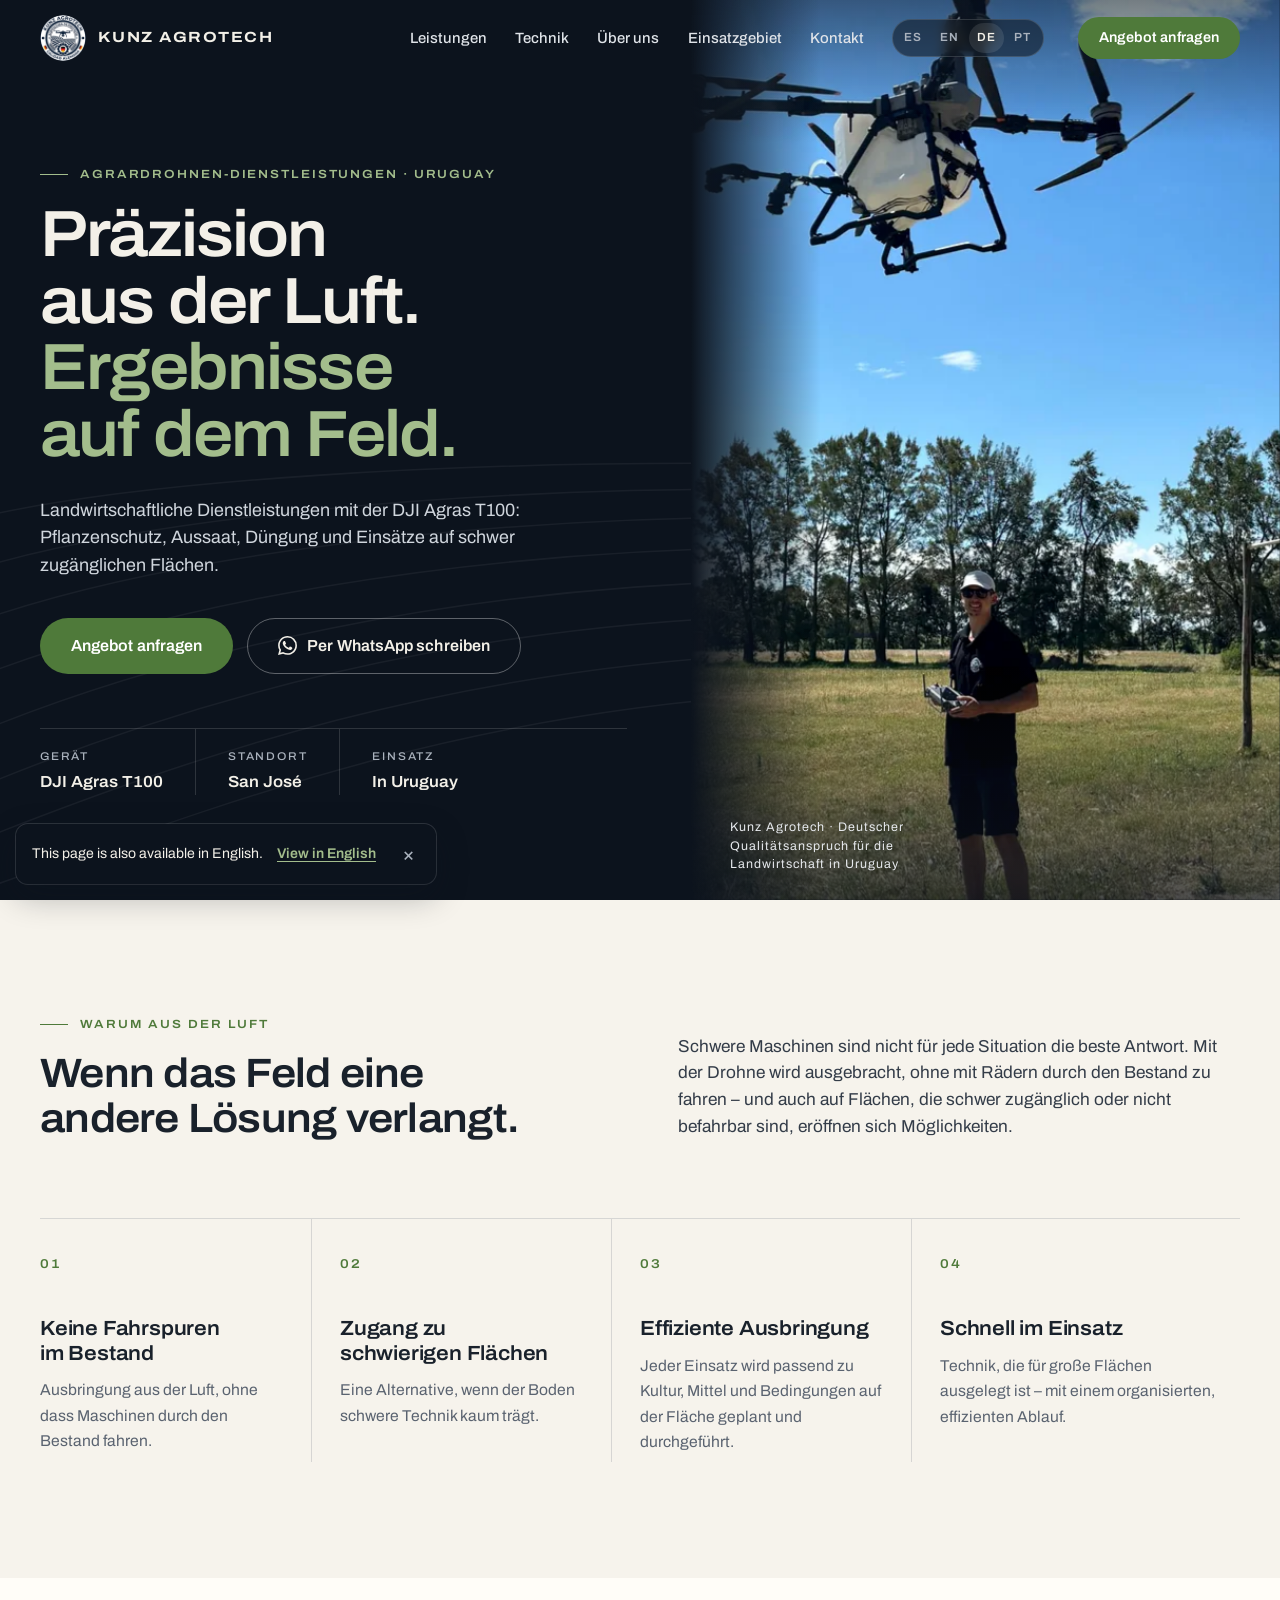
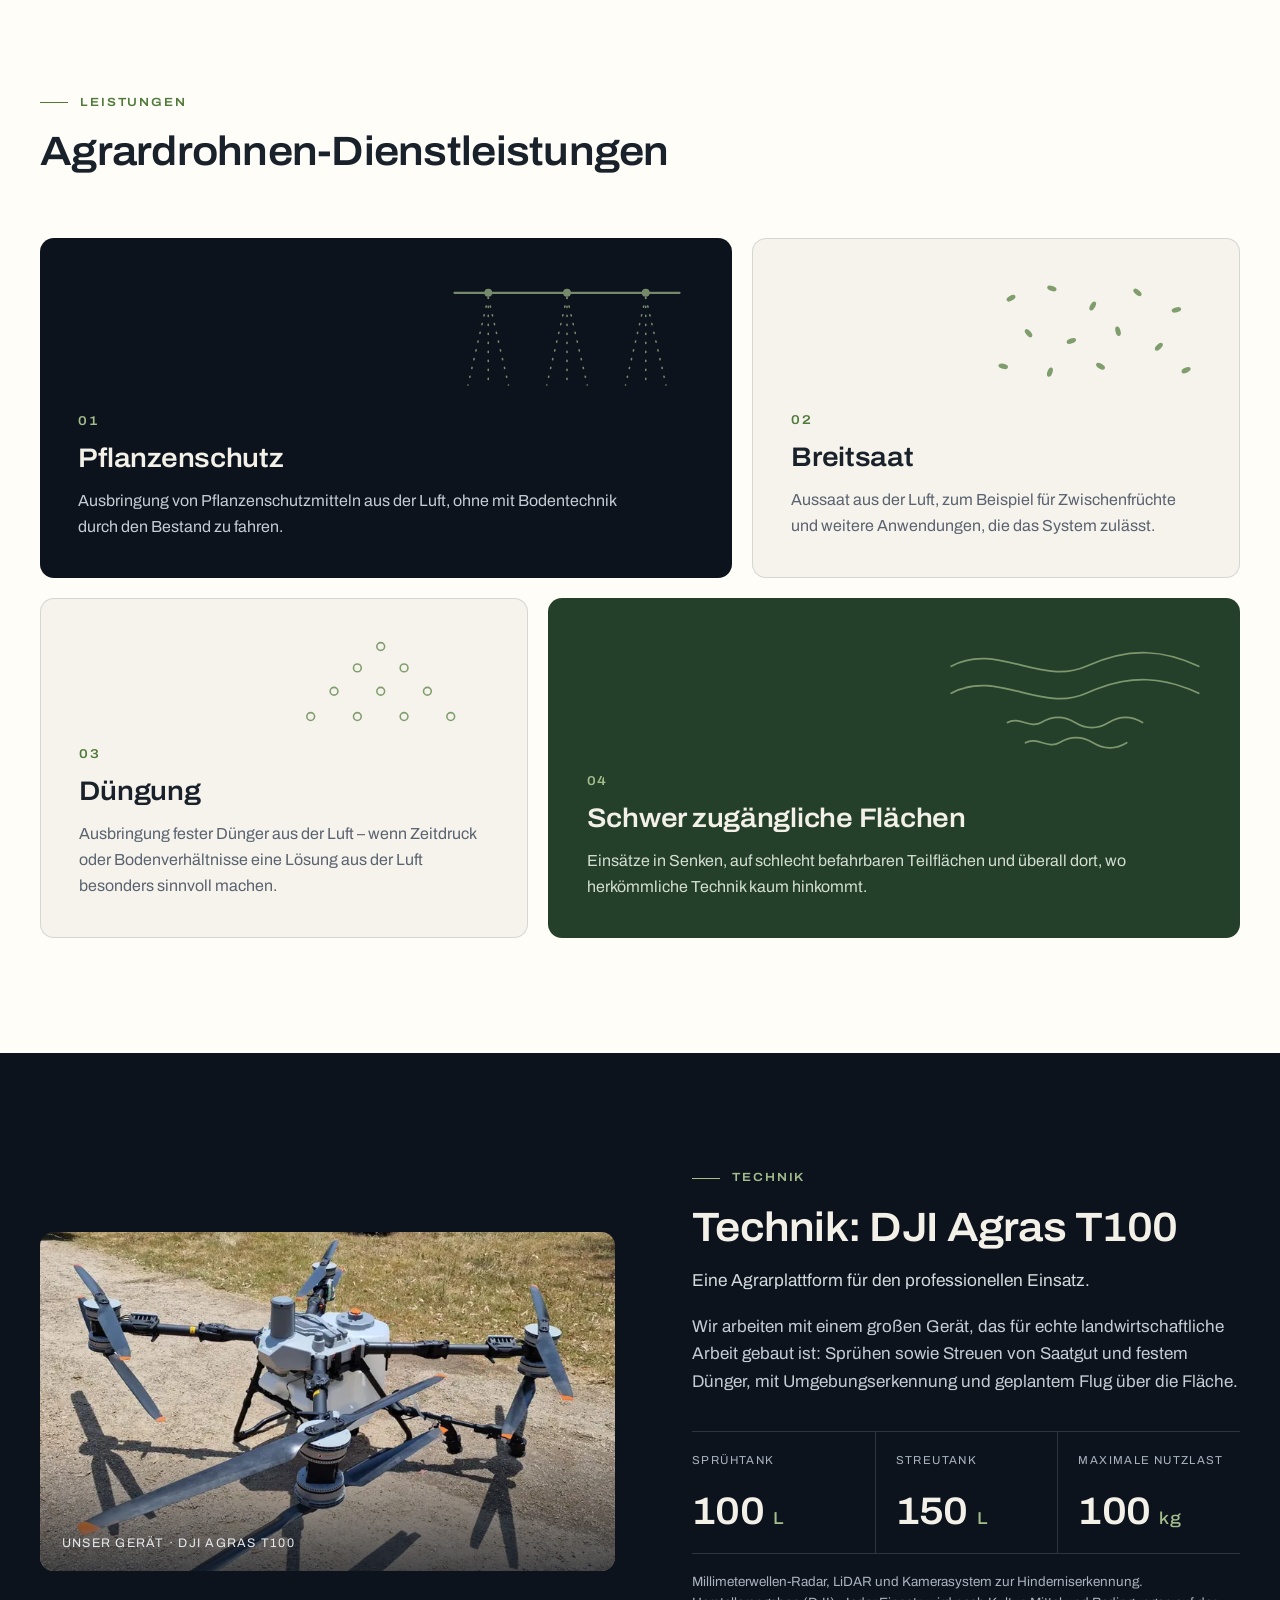
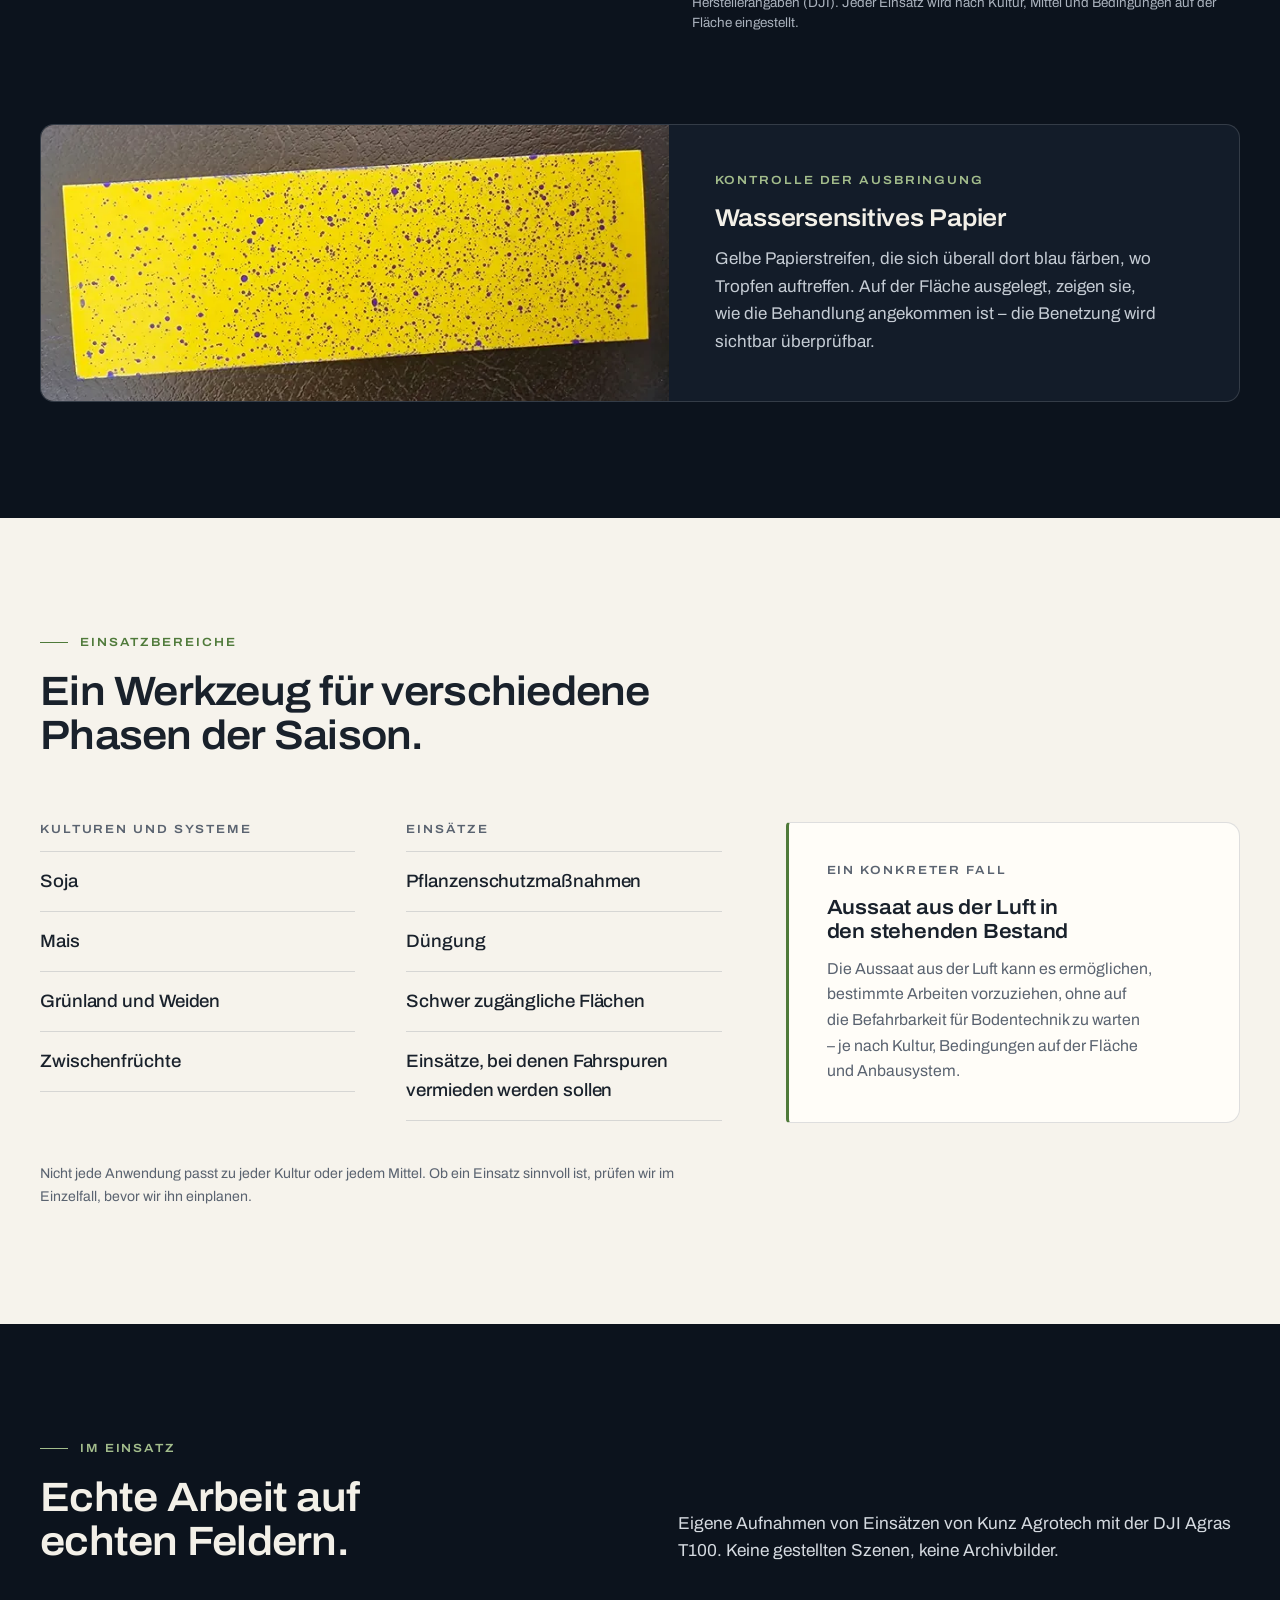
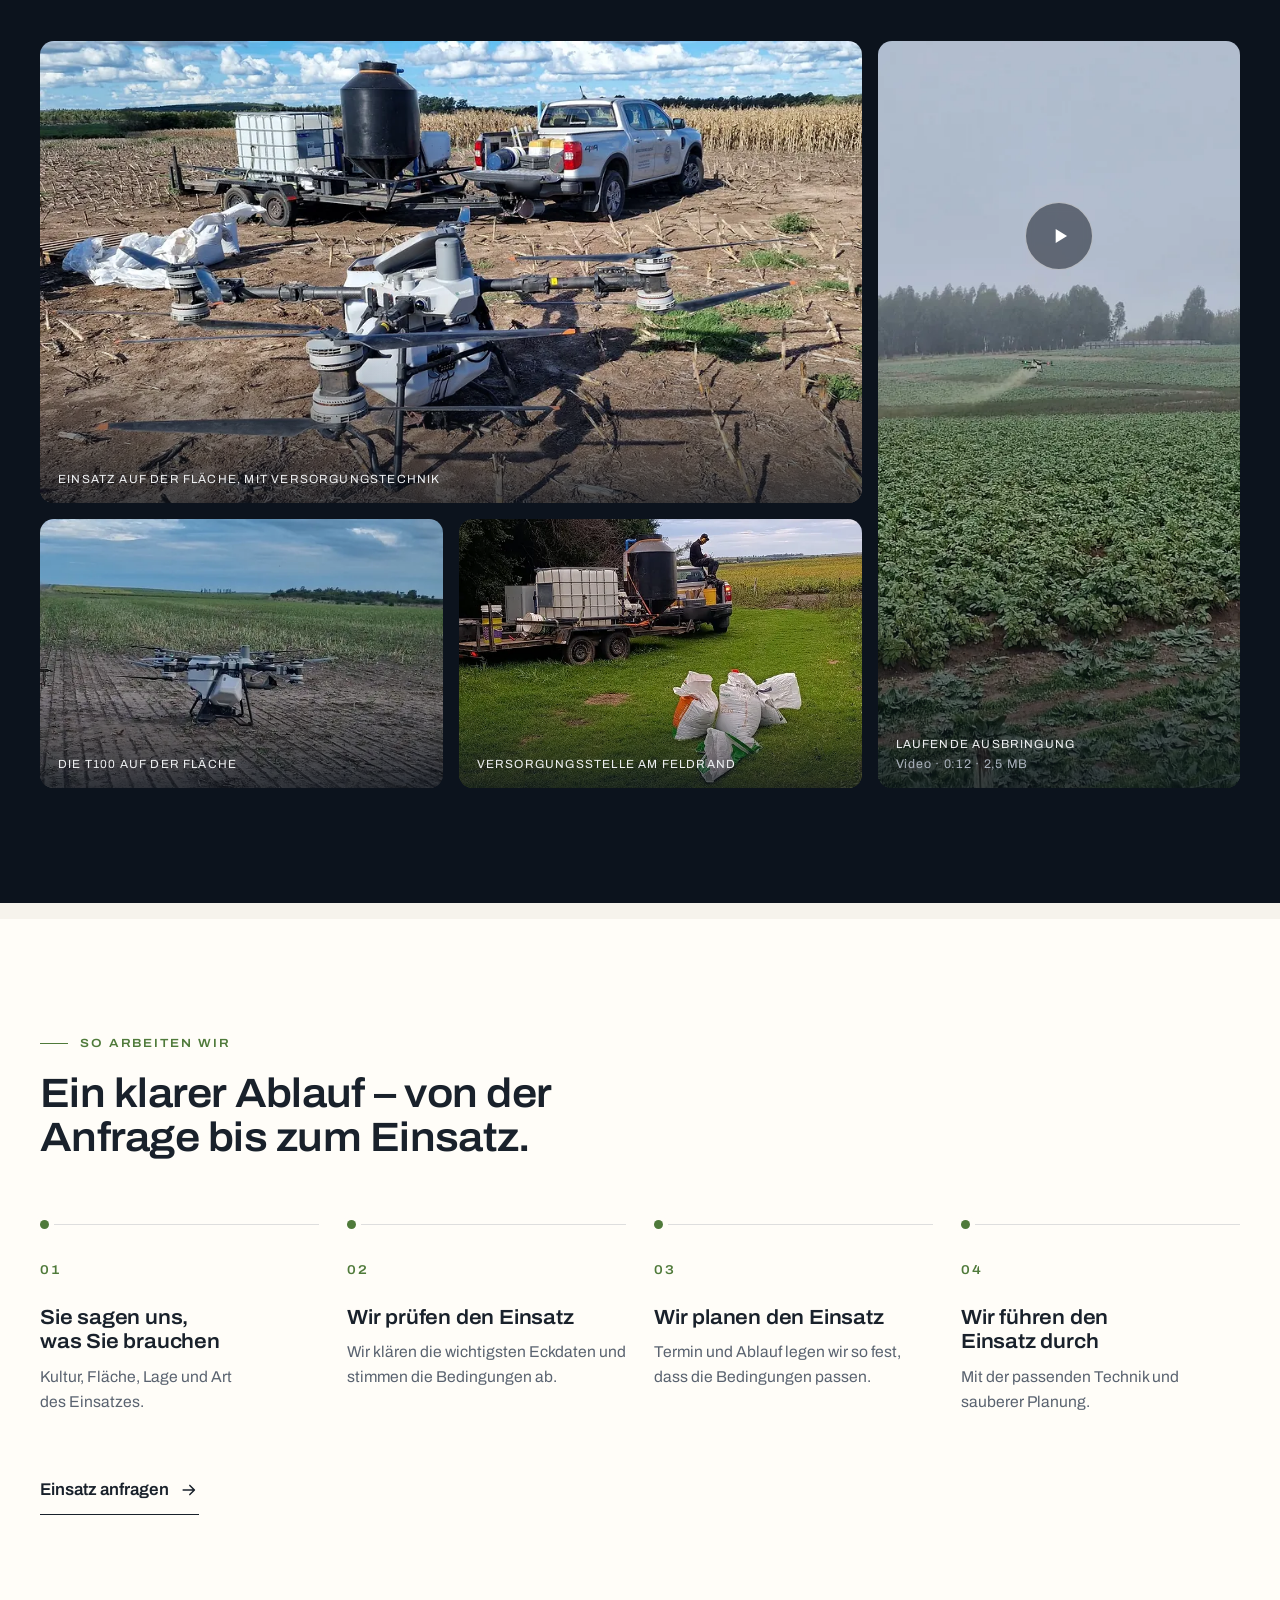
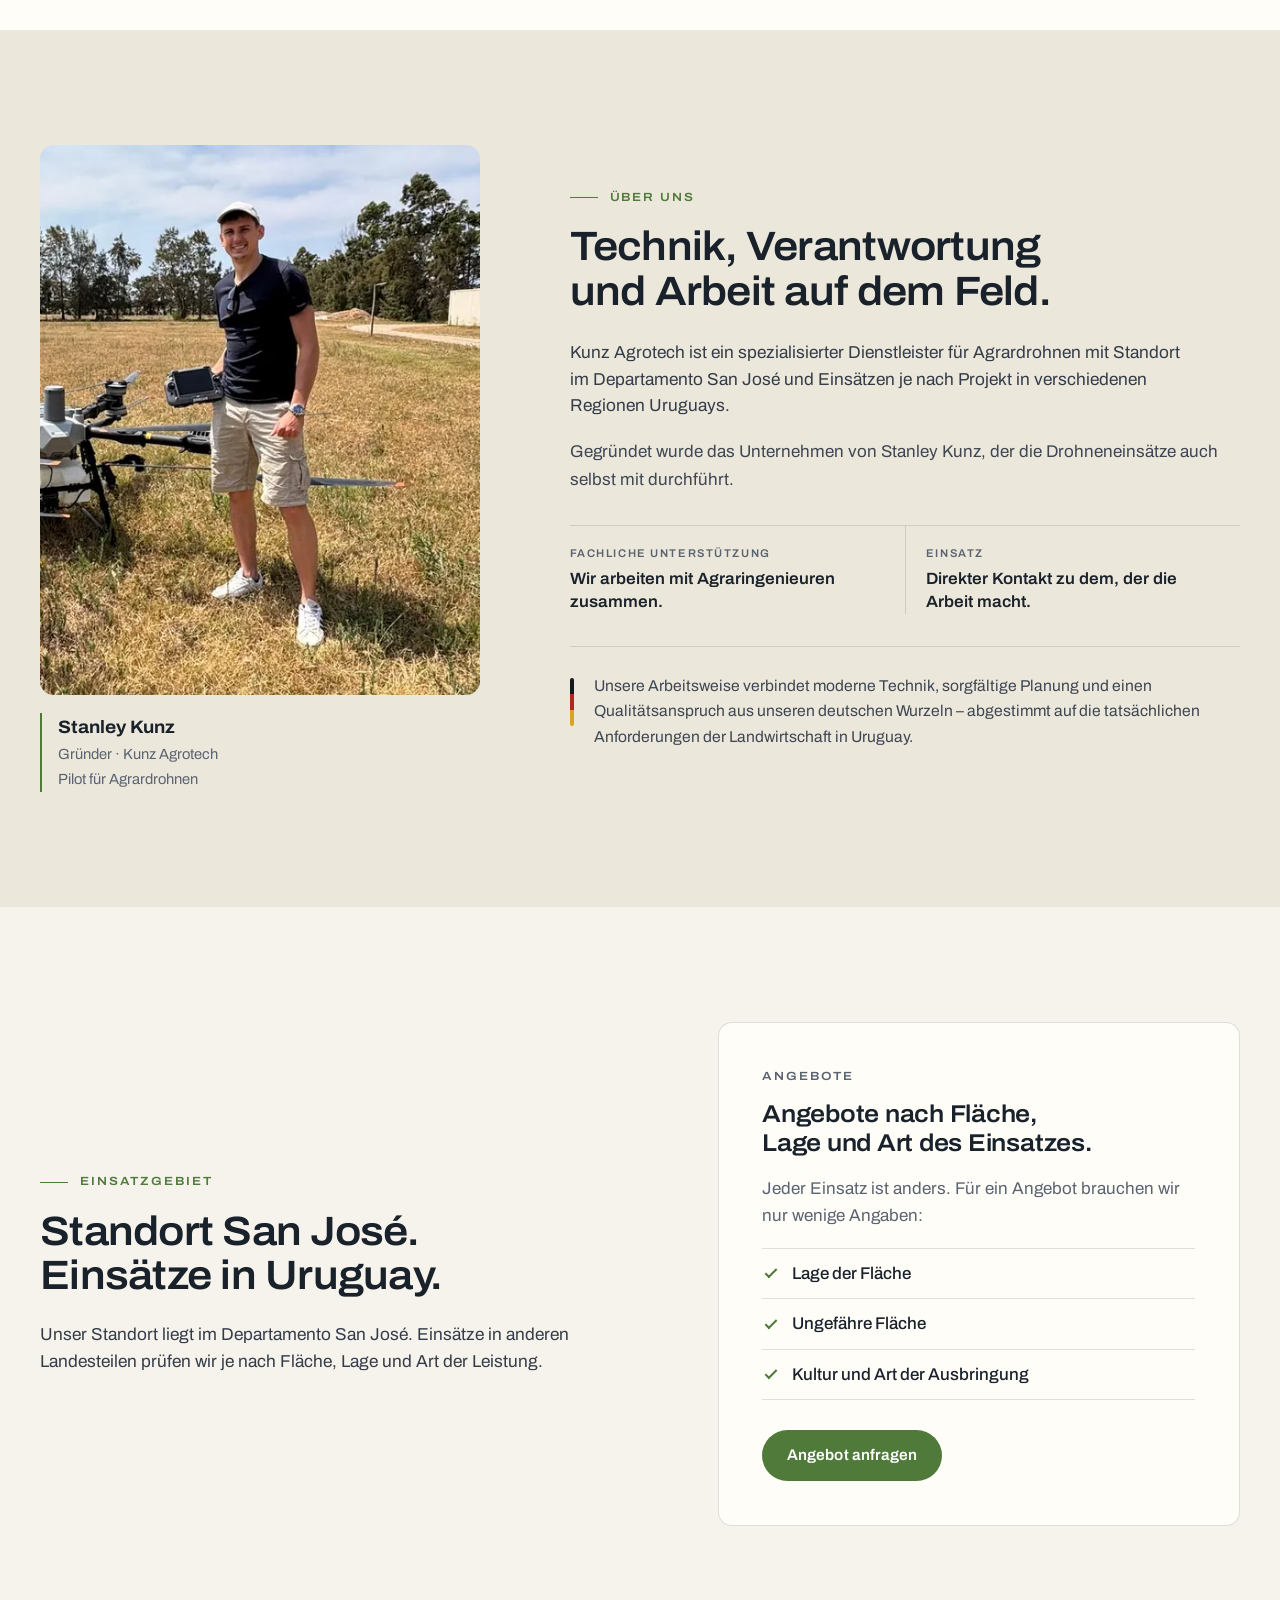
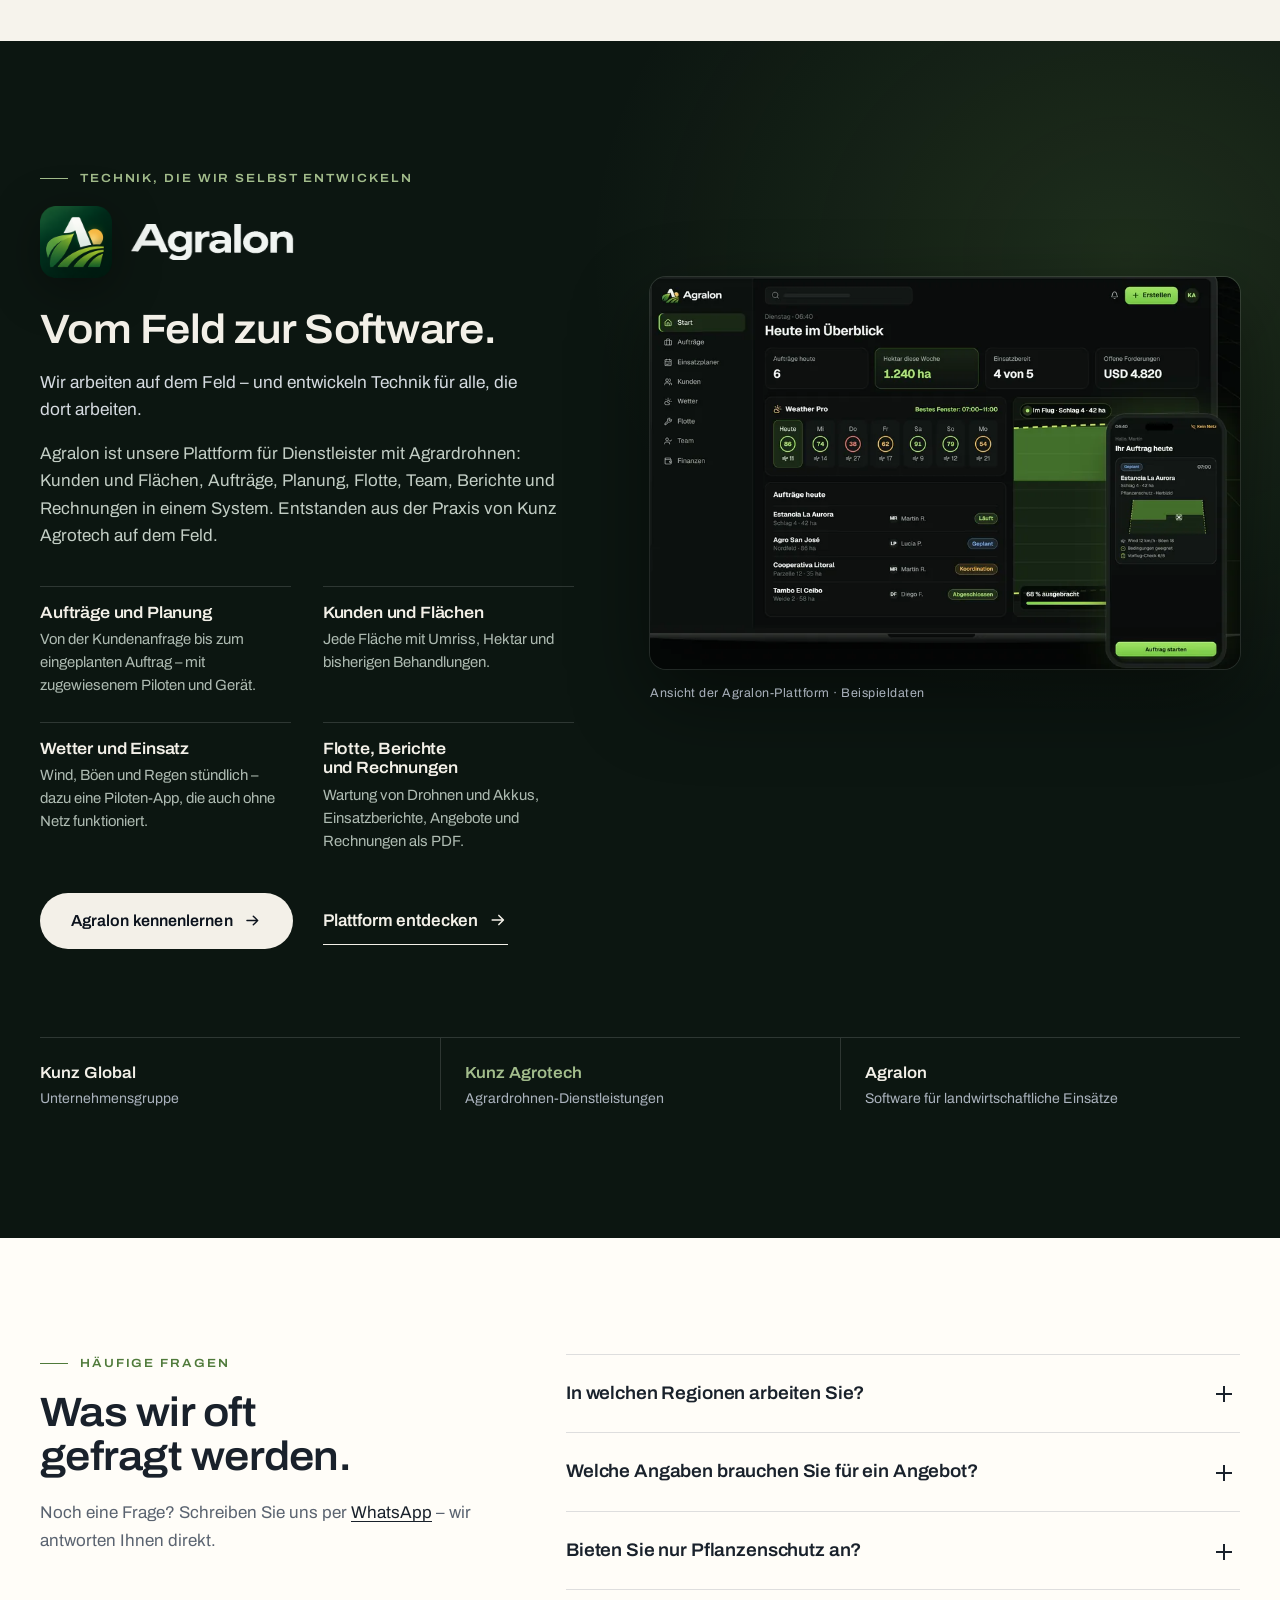
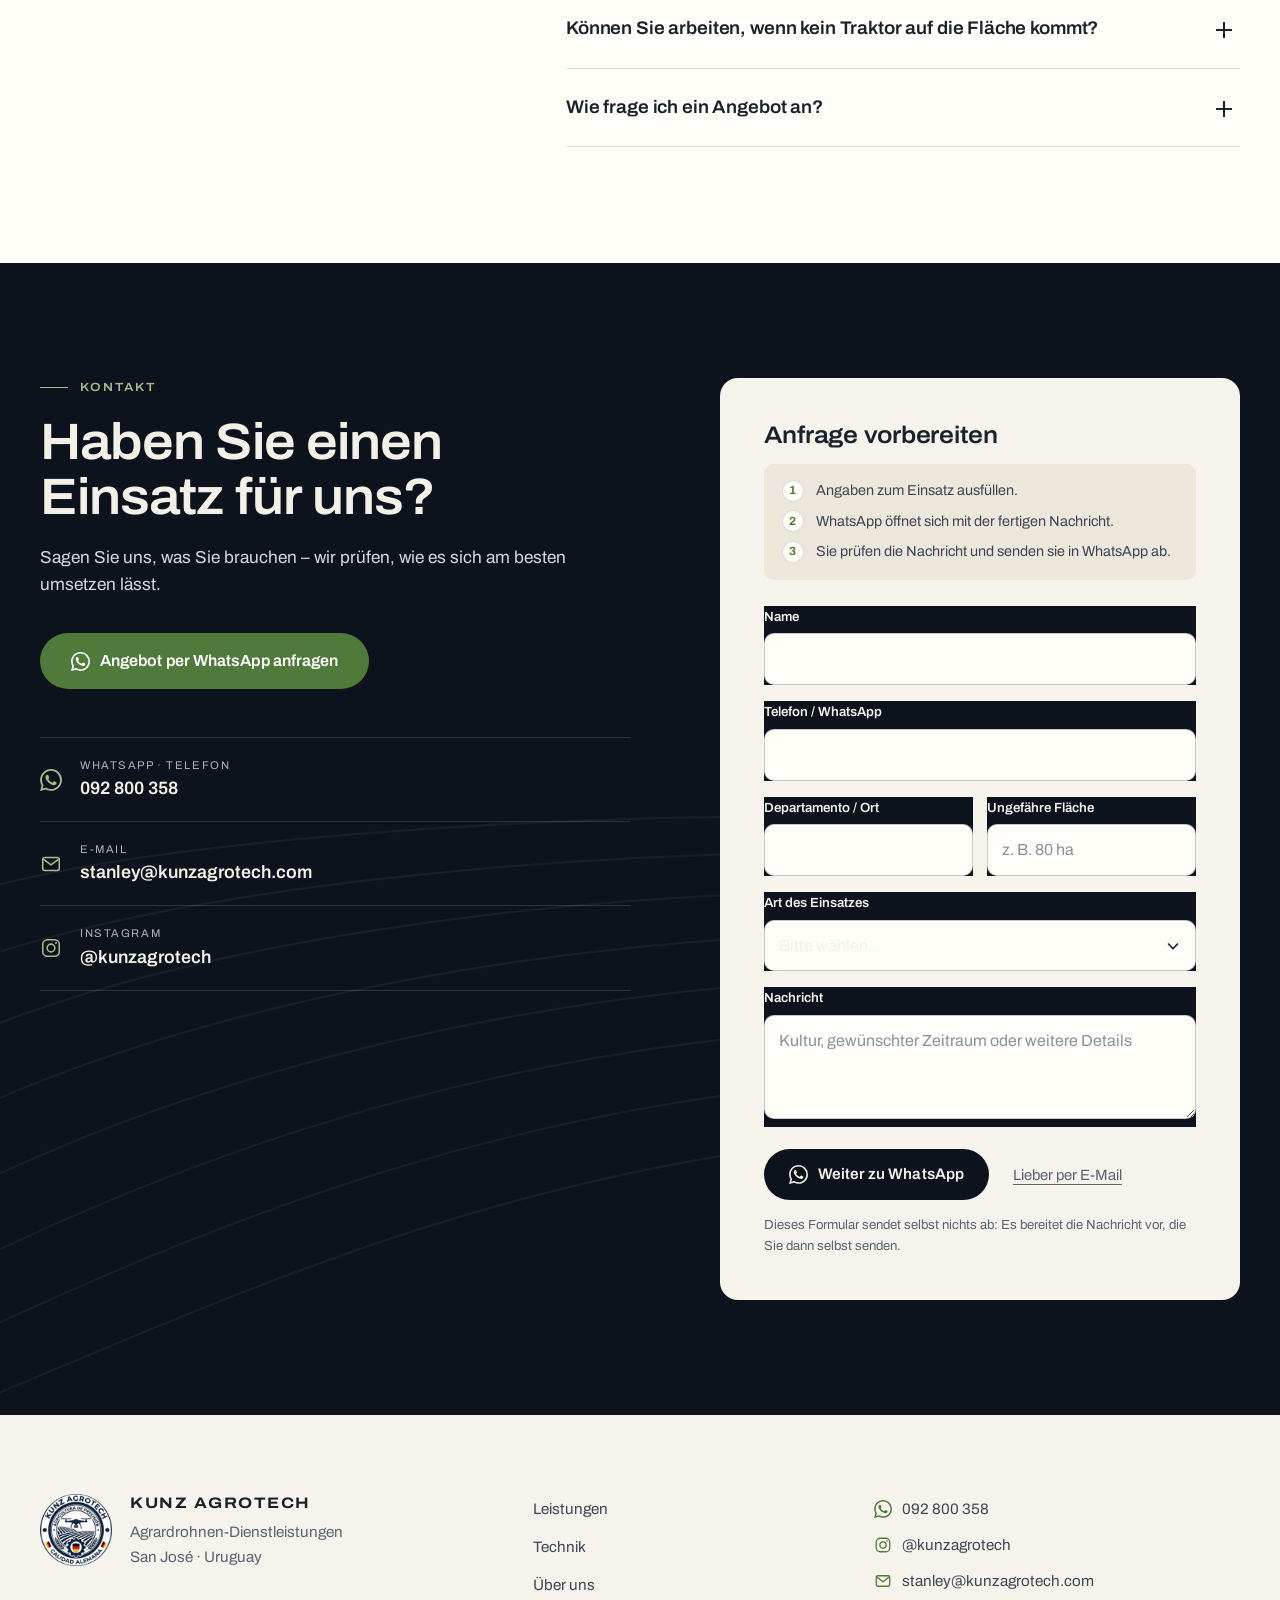
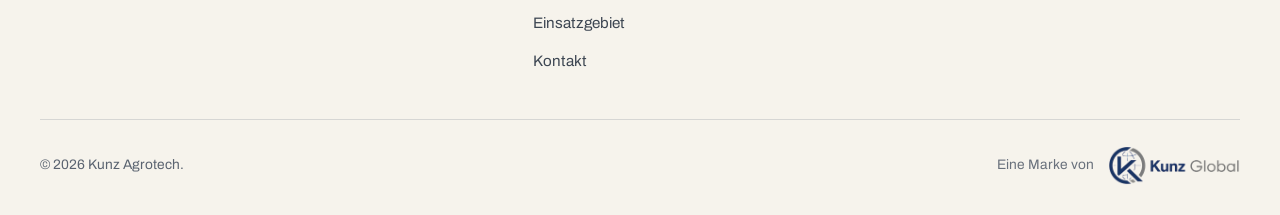
==== de/index.html @ 68aa368a "Agralon-Sektion ausgebaut, Website in ES/EN/DE/PT (Vorschau, nicht live) - Agralon: eigene Sektion m" ====
<!doctype html>
<!-- GENERADO por scripts/build-i18n.mjs desde index.html + i18n/de.json. No editar a mano. -->
<html lang="de">
<head>
  <meta charset="utf-8">
  <meta name="viewport" content="width=device-width, initial-scale=1, viewport-fit=cover">
  <title>Kunz Agrotech | Agrardrohnen-Dienstleistungen in Uruguay</title>
  <meta name="description" content="Landwirtschaftliche Dienstleistungen mit der DJI Agras T100: Pflanzenschutz, Aussaat, Düngung und Einsätze auf schwer zugänglichen Flächen. Standort San José, Uruguay.">
  <link rel="canonical" href="https://kunzagrotech.com/de/">
  <link rel="alternate" hreflang="es-UY" href="https://kunzagrotech.com/">
  <link rel="alternate" hreflang="en" href="https://kunzagrotech.com/en/">
  <link rel="alternate" hreflang="de" href="https://kunzagrotech.com/de/">
  <link rel="alternate" hreflang="pt-BR" href="https://kunzagrotech.com/pt/">
  <link rel="alternate" hreflang="x-default" href="https://kunzagrotech.com/">
  <meta name="theme-color" content="#0c131d">
  <meta name="format-detection" content="telephone=no">

  <meta property="og:type" content="website">
  <meta property="og:site_name" content="Kunz Agrotech">
  <meta property="og:locale" content="de_DE">
  <meta property="og:locale:alternate" content="es_UY">
  <meta property="og:locale:alternate" content="en_US">
  <meta property="og:locale:alternate" content="pt_BR">
  <meta property="og:url" content="https://kunzagrotech.com/de/">
  <meta property="og:title" content="Kunz Agrotech | Agrardrohnen-Dienstleistungen in Uruguay">
  <meta property="og:description" content="Pflanzenschutz, Breitsaat, Düngung und Einsätze auf schwer zugänglichen Flächen mit der DJI Agras T100. Standort San José, Uruguay.">
  <meta property="og:image" content="https://kunzagrotech.com/assets/img/og-kunz-agrotech.jpg">
  <meta property="og:image:width" content="1200">
  <meta property="og:image:height" content="630">
  <meta property="og:image:alt" content="Stanley Kunz mit der Agrardrohne DJI Agras T100 von Kunz Agrotech">
  <meta name="twitter:card" content="summary_large_image">

  <link rel="icon" href="../favicon.png" type="image/png" sizes="48x48">
  <link rel="icon" href="../assets/img/logo-192.png" type="image/png" sizes="192x192">
  <link rel="apple-touch-icon" href="../assets/img/logo-180.png">
  <link rel="manifest" href="../site.webmanifest">

  <link rel="preconnect" href="https://fonts.googleapis.com">
  <link rel="preconnect" href="https://fonts.gstatic.com" crossorigin>
  <link href="https://fonts.googleapis.com/css2?family=Archivo:wdth,wght@62..125,300..800&display=swap" rel="stylesheet">
  <link rel="preload" as="image" href="../assets/img/hero-900.webp" imagesrcset="../assets/img/hero-640.webp 640w, ../assets/img/hero-900.webp 900w, ../assets/img/hero-1200.webp 1200w" imagesizes="(max-width: 900px) 100vw, 46vw" type="image/webp">
  <link rel="stylesheet" href="../assets/css/site.css">
  <script>document.documentElement.classList.add("js")</script>

  <script type="application/ld+json">
  {
    "@context": "https://schema.org",
    "@graph": [
      {
        "@type": "ProfessionalService",
        "@id": "https://kunzagrotech.com/#empresa",
        "name": "Kunz Agrotech",
        "slogan": "Agrartechnik für die Praxis auf dem Feld",
        "description": "Landwirtschaftliche Drohnendienstleistungen mit der DJI Agras T100: Pflanzenschutz, Breitsaat, Düngung und Einsätze auf schwer zugänglichen Flächen.",
        "url": "https://kunzagrotech.com/",
        "logo": "https://kunzagrotech.com/assets/img/logo-512.png",
        "image": "https://kunzagrotech.com/assets/img/og-kunz-agrotech.jpg",
        "telephone": "+59892800358",
        "email": "stanley@kunzagrotech.com",
        "address": {
          "@type": "PostalAddress",
          "addressRegion": "San José",
          "addressCountry": "UY"
        },
        "areaServed": {
          "@type": "Country",
          "name": "Uruguay"
        },
        "founder": {
          "@type": "Person",
          "name": "Stanley Kunz",
          "jobTitle": "Gründer und Pilot für Agrardrohnen"
        },
        "parentOrganization": {
          "@type": "Organization",
          "name": "Kunz Global",
          "url": "https://kunzglobal.com/"
        },
        "sameAs": [
          "https://instagram.com/kunzagrotech"
        ],
        "contactPoint": {
          "@type": "ContactPoint",
          "contactType": "customer service",
          "telephone": "+59892800358",
          "email": "stanley@kunzagrotech.com",
          "availableLanguage": [
            "es"
          ]
        },
        "hasOfferCatalog": {
          "@type": "OfferCatalog",
          "name": "Agrardrohnen-Dienstleistungen",
          "itemListElement": [
            {
              "@type": "Offer",
              "itemOffered": {
                "@type": "Service",
                "name": "Pflanzenschutz mit der Drohne",
                "areaServed": "Uruguay"
              }
            },
            {
              "@type": "Offer",
              "itemOffered": {
                "@type": "Service",
                "name": "Breitsaat mit der Drohne",
                "areaServed": "Uruguay"
              }
            },
            {
              "@type": "Offer",
              "itemOffered": {
                "@type": "Service",
                "name": "Düngung aus der Luft mit der Drohne",
                "areaServed": "Uruguay"
              }
            },
            {
              "@type": "Offer",
              "itemOffered": {
                "@type": "Service",
                "name": "Einsätze auf schwer zugänglichen Flächen",
                "areaServed": "Uruguay"
              }
            }
          ]
        }
      },
      {
        "@type": "WebSite",
        "@id": "https://kunzagrotech.com/#web",
        "url": "https://kunzagrotech.com/",
        "name": "Kunz Agrotech",
        "inLanguage": "de",
        "publisher": {
          "@id": "https://kunzagrotech.com/#empresa"
        }
      },
      {
        "@type": "FAQPage",
        "mainEntity": [
          {
            "@type": "Question",
            "name": "In welchen Regionen arbeiten Sie?",
            "acceptedAnswer": {
              "@type": "Answer",
              "text": "Unser Standort liegt im Departamento San José. Einsätze in anderen Departamentos prüfen wir je nach Fläche, Lage und Art der Leistung."
            }
          },
          {
            "@type": "Question",
            "name": "Welche Angaben brauchen Sie für ein Angebot?",
            "acceptedAnswer": {
              "@type": "Answer",
              "text": "Lage der Fläche, ungefähre Größe, Kultur und Art der Ausbringung. Damit können wir Ihnen eine erste Einschätzung geben."
            }
          },
          {
            "@type": "Question",
            "name": "Bieten Sie nur Pflanzenschutz an?",
            "acceptedAnswer": {
              "@type": "Answer",
              "text": "Nein. Kunz Agrotech bietet auch weitere Leistungen an, die mit der Agrarplattform möglich sind, darunter Breitsaat und bestimmte Düngeranwendungen."
            }
          },
          {
            "@type": "Question",
            "name": "Können Sie arbeiten, wenn kein Traktor auf die Fläche kommt?",
            "acceptedAnswer": {
              "@type": "Answer",
              "text": "Die Ausbringung aus der Luft kann in vielen Situationen mit schlechter Zugänglichkeit oder schwierigen Bodenverhältnissen eine Alternative sein. Ob es passt, prüfen wir für jeden Einsatz."
            }
          },
          {
            "@type": "Question",
            "name": "Wie frage ich ein Angebot an?",
            "acceptedAnswer": {
              "@type": "Answer",
              "text": "Direkt per WhatsApp unter +598 92 800 358 oder über das Kontaktformular auf dieser Website."
            }
          }
        ]
      }
    ]
  }
  </script>
</head>
<body>
  <!--
    DATOS DE CONTACTO
    · WhatsApp / teléfono: 092 800 358  → https://wa.me/59892800358
    · E-mail: stanley@kunzagrotech.com
    · Instagram: @kunzagrotech
    Si cambian: buscar y reemplazar en este archivo, en 404.html y en assets/js/site.js (objeto CONTACT).
  -->
  <svg xmlns="http://www.w3.org/2000/svg" hidden>
    <symbol id="i-wa" viewBox="0 0 24 24"><path fill="currentColor" d="M17.472 14.382c-.297-.149-1.758-.867-2.03-.967-.273-.099-.471-.148-.67.15-.197.297-.767.966-.94 1.164-.173.199-.347.223-.644.075-.297-.15-1.255-.463-2.39-1.475-.883-.788-1.48-1.761-1.653-2.059-.173-.297-.018-.458.13-.606.134-.133.298-.347.446-.52.149-.174.198-.298.298-.497.099-.198.05-.371-.025-.52-.075-.149-.669-1.612-.916-2.207-.242-.579-.487-.5-.669-.51-.173-.008-.371-.01-.57-.01-.198 0-.52.074-.792.372-.272.297-1.04 1.016-1.04 2.479 0 1.462 1.065 2.875 1.213 3.074.149.198 2.096 3.2 5.077 4.487.709.306 1.262.489 1.694.625.712.227 1.36.195 1.871.118.571-.085 1.758-.719 2.006-1.413.248-.694.248-1.289.173-1.413-.074-.124-.272-.198-.57-.347m-5.421 7.403h-.004a9.87 9.87 0 01-5.031-1.378l-.361-.214-3.741.982.998-3.648-.235-.374a9.86 9.86 0 01-1.51-5.26c.001-5.45 4.436-9.884 9.888-9.884 2.64 0 5.122 1.03 6.988 2.898a9.825 9.825 0 012.893 6.994c-.003 5.45-4.437 9.884-9.885 9.884m8.413-18.297A11.815 11.815 0 0012.05 0C5.495 0 .16 5.335.157 11.892c0 2.096.547 4.142 1.588 5.945L.057 24l6.305-1.654a11.882 11.882 0 005.683 1.448h.005c6.554 0 11.89-5.335 11.893-11.893a11.821 11.821 0 00-3.48-8.413z"/></symbol>
    <symbol id="i-ig" viewBox="0 0 24 24"><g fill="none" stroke="currentColor" stroke-width="1.7"><rect x="3" y="3" width="18" height="18" rx="5"/><circle cx="12" cy="12" r="4.2"/></g><circle cx="17.4" cy="6.6" r="1.1" fill="currentColor"/></symbol>
    <symbol id="i-mail" viewBox="0 0 24 24"><g fill="none" stroke="currentColor" stroke-width="1.7" stroke-linejoin="round"><rect x="3" y="5" width="18" height="14" rx="2"/><path d="m4 7 8 6 8-6"/></g></symbol>
    <symbol id="i-arrow" viewBox="0 0 24 24"><path d="M5 12h13m-5-5.5 5.5 5.5-5.5 5.5" fill="none" stroke="currentColor" stroke-width="1.8" stroke-linecap="round" stroke-linejoin="round"/></symbol>
    <symbol id="furrows" viewBox="0 0 800 400" preserveAspectRatio="none"><g fill="none" stroke="currentColor" stroke-width="1.2"><path d="M-20 392C210 330 470 250 830 236"/><path d="M-20 352C200 286 470 214 830 204"/><path d="M-20 310C190 244 470 180 830 174"/><path d="M-20 266C180 204 470 150 830 146"/><path d="M-20 222C170 166 470 122 830 120"/><path d="M-20 178C160 130 470 96 830 96"/><path d="M-20 136C150 98 470 72 830 74"/><path d="M-20 96C140 68 470 50 830 54"/></g></symbol>
  </svg>

  <a class="skip" href="#contenido">Zum Inhalt springen</a>

  <header class="header" id="top">
    <div class="header__inner">
      <a class="brand" href="#top" aria-label="Kunz Agrotech, Startseite">
        <img src="../assets/img/logo-96.png" width="46" height="46" alt="">
        <span class="brand__name">Kunz Agrotech</span>
      </a>
      <nav class="nav" id="menu" aria-label="Hauptmenü">
        <a href="#servicios">Leistungen</a>
        <a href="#tecnologia">Technik</a>
        <a href="#nosotros">Über uns</a>
        <a href="#cobertura">Einsatzgebiet</a>
        <a href="#contacto">Kontakt</a>
        <div class="lang" role="group" aria-label="Sprache">
          <a href="/" hreflang="es-UY" lang="es" title="Español" data-lang="es">ES</a>
          <a href="/en/" hreflang="en" lang="en" title="English" data-lang="en">EN</a>
          <a href="/de/" hreflang="de" lang="de" title="Deutsch" data-lang="de" aria-current="page">DE</a>
          <a href="/pt/" hreflang="pt-BR" lang="pt-BR" title="Português" data-lang="pt">PT</a>
        </div>
        <a class="btn btn--primary nav__cta" href="#contacto">Angebot anfragen</a>
      </nav>
      <button class="burger" type="button" aria-expanded="false" aria-controls="menu" aria-label="Menü öffnen"><span></span><span></span></button>
    </div>
  </header>

  <main id="contenido">

    <!-- HERO -->
    <section class="hero">
      <svg class="hero__furrows" aria-hidden="true"><use href="#furrows"/></svg>
      <div class="hero__text">
        <p class="eyebrow eyebrow--light">Agrardrohnen-Dienstleistungen · Uruguay</p>
        <h1>Präzision aus der Luft. <span>Ergebnisse auf dem Feld.</span></h1>
        <p class="hero__lead">Landwirtschaftliche Dienstleistungen mit der DJI Agras T100: Pflanzenschutz, Aussaat, Düngung und Einsätze auf schwer zugänglichen Flächen.</p>
        <div class="hero__cta">
          <a class="btn btn--primary btn--lg" href="#contacto">Angebot anfragen</a>
          <a class="btn btn--ghost btn--lg" href="https://wa.me/59892800358?text=Hallo%2C%20ich%20interessiere%20mich%20f%C3%BCr%20einen%20landwirtschaftlichen%20Drohneneinsatz." target="_blank" rel="noopener"><svg aria-hidden="true"><use href="#i-wa"/></svg>Per WhatsApp schreiben</a>
        </div>
        <ul class="hero__facts">
          <li><span>Gerät</span>DJI Agras T100</li>
          <li><span>Standort</span>San José</li>
          <li><span>Einsatz</span>In Uruguay</li>
        </ul>
      </div>
      <figure class="hero__media">
        <picture>
          <source type="image/webp" srcset="../assets/img/hero-640.webp 640w, ../assets/img/hero-900.webp 900w, ../assets/img/hero-1200.webp 1200w" sizes="(max-width: 900px) 100vw, 46vw">
          <img src="../assets/img/hero-900.jpg" srcset="../assets/img/hero-640.jpg 640w, ../assets/img/hero-900.jpg 900w, ../assets/img/hero-1200.jpg 1200w" sizes="(max-width: 900px) 100vw, 46vw" width="1200" height="1600" alt="Stanley Kunz, Gründer von Kunz Agrotech, steuert die Agrardrohne DJI Agras T100 im Flug über einem Feld" fetchpriority="high" decoding="async">
        </picture>
        <figcaption>Kunz Agrotech · Deutscher Qualitätsanspruch für die Landwirtschaft in Uruguay</figcaption>
      </figure>
    </section>

    <!-- VALOR -->
    <section class="section value" id="ventajas">
      <div class="wrap">
        <div class="split-head reveal">
          <div>
            <p class="eyebrow">Warum aus der Luft</p>
            <h2>Wenn das Feld eine andere Lösung verlangt.</h2>
          </div>
          <p class="lead">Schwere Maschinen sind nicht für jede Situation die beste Antwort. Mit der Drohne wird ausgebracht, ohne mit Rädern durch den Bestand zu fahren – und auch auf Flächen, die schwer zugänglich oder nicht befahrbar sind, eröffnen sich Möglichkeiten.</p>
        </div>
        <ol class="value__grid">
          <li class="reveal"><span class="num">01</span><h3>Keine Fahrspuren im Bestand</h3><p>Ausbringung aus der Luft, ohne dass Maschinen durch den Bestand fahren.</p></li>
          <li class="reveal"><span class="num">02</span><h3>Zugang zu schwierigen Flächen</h3><p>Eine Alternative, wenn der Boden schwere Technik kaum trägt.</p></li>
          <li class="reveal"><span class="num">03</span><h3>Effiziente Ausbringung</h3><p>Jeder Einsatz wird passend zu Kultur, Mittel und Bedingungen auf der Fläche geplant und durchgeführt.</p></li>
          <li class="reveal"><span class="num">04</span><h3>Schnell im Einsatz</h3><p>Technik, die für große Flächen ausgelegt ist – mit einem organisierten, effizienten Ablauf.</p></li>
        </ol>
      </div>
    </section>

    <!-- SERVICIOS -->
    <section class="section services" id="servicios">
      <div class="wrap">
        <div class="section-head reveal">
          <p class="eyebrow">Leistungen</p>
          <h2>Agrardrohnen-Dienstleistungen</h2>
        </div>
        <div class="services__grid">
          <article class="svc svc--ink svc--wide reveal">
            <svg class="svc__art" viewBox="0 0 240 120" aria-hidden="true"><g fill="none" stroke="currentColor" stroke-linecap="round"><path d="M20 22h200" stroke-width="2"/><g stroke-width="1.4" stroke-dasharray="1 7"><path d="M50 26 32 104M50 26v78M50 26l18 78"/><path d="M120 26l-18 78M120 26v78M120 26l18 78"/><path d="M190 26l-18 78M190 26v78M190 26l18 78"/></g></g><g fill="currentColor"><circle cx="50" cy="22" r="3.5"/><circle cx="120" cy="22" r="3.5"/><circle cx="190" cy="22" r="3.5"/></g></svg>
            <span class="num">01</span>
            <h3>Pflanzenschutz</h3>
            <p>Ausbringung von Pflanzenschutzmitteln aus der Luft, ohne mit Bodentechnik durch den Bestand zu fahren.</p>
          </article>
          <article class="svc svc--paper reveal">
            <svg class="svc__art" viewBox="0 0 240 120" aria-hidden="true"><g fill="currentColor"><ellipse cx="36" cy="30" rx="5" ry="2.6" transform="rotate(-30 36 30)"/><ellipse cx="78" cy="20" rx="5" ry="2.6" transform="rotate(20 78 20)"/><ellipse cx="120" cy="38" rx="5" ry="2.6" transform="rotate(-60 120 38)"/><ellipse cx="166" cy="24" rx="5" ry="2.6" transform="rotate(40 166 24)"/><ellipse cx="206" cy="42" rx="5" ry="2.6" transform="rotate(-15 206 42)"/><ellipse cx="54" cy="66" rx="5" ry="2.6" transform="rotate(50 54 66)"/><ellipse cx="98" cy="74" rx="5" ry="2.6" transform="rotate(-20 98 74)"/><ellipse cx="146" cy="64" rx="5" ry="2.6" transform="rotate(75 146 64)"/><ellipse cx="188" cy="80" rx="5" ry="2.6" transform="rotate(-45 188 80)"/><ellipse cx="28" cy="100" rx="5" ry="2.6" transform="rotate(15 28 100)"/><ellipse cx="76" cy="106" rx="5" ry="2.6" transform="rotate(-70 76 106)"/><ellipse cx="128" cy="100" rx="5" ry="2.6" transform="rotate(30 128 100)"/><ellipse cx="216" cy="104" rx="5" ry="2.6" transform="rotate(-25 216 104)"/></g></svg>
            <span class="num">02</span>
            <h3>Breitsaat</h3>
            <p>Aussaat aus der Luft, zum Beispiel für Zwischenfrüchte und weitere Anwendungen, die das System zulässt.</p>
          </article>
          <article class="svc svc--paper reveal">
            <svg class="svc__art" viewBox="0 0 240 120" aria-hidden="true"><g fill="none" stroke="currentColor" stroke-width="1.6"><circle cx="120" cy="18" r="4"/><circle cx="96" cy="40" r="4"/><circle cx="144" cy="40" r="4"/><circle cx="72" cy="64" r="4"/><circle cx="120" cy="64" r="4"/><circle cx="168" cy="64" r="4"/><circle cx="48" cy="90" r="4"/><circle cx="96" cy="90" r="4"/><circle cx="144" cy="90" r="4"/><circle cx="192" cy="90" r="4"/></g></svg>
            <span class="num">03</span>
            <h3>Düngung</h3>
            <p>Ausbringung fester Dünger aus der Luft – wenn Zeitdruck oder Bodenverhältnisse eine Lösung aus der Luft besonders sinnvoll machen.</p>
          </article>
          <article class="svc svc--green svc--wide reveal">
            <svg class="svc__art" viewBox="0 0 240 120" aria-hidden="true"><g fill="none" stroke="currentColor" stroke-width="1.5" stroke-linecap="round"><path d="M10 34c40-22 80 18 120 0s70-14 100 0"/><path d="M10 58c40-22 80 18 120 0s70-14 100 0"/><path d="M60 84c10-6 20 6 30 0s20-6 30 0 20 6 30 0 20-6 30 0"/><path d="M76 102c10-6 20 6 30 0s20-6 30 0 20 6 30 0"/></g></svg>
            <span class="num">04</span>
            <h3>Schwer zugängliche Flächen</h3>
            <p>Einsätze in Senken, auf schlecht befahrbaren Teilflächen und überall dort, wo herkömmliche Technik kaum hinkommt.</p>
          </article>
        </div>
      </div>
    </section>

    <!-- TECNOLOGÍA -->
    <section class="section tech" id="tecnologia">
      <div class="wrap tech__grid">
        <figure class="tech__media reveal">
          <picture>
            <source type="image/webp" srcset="../assets/img/t100-800.webp 800w, ../assets/img/t100-1200.webp 1200w" sizes="(max-width: 900px) 92vw, 620px">
            <img src="../assets/img/t100-800.jpg" srcset="../assets/img/t100-800.jpg 800w, ../assets/img/t100-1200.jpg 1200w" sizes="(max-width: 900px) 92vw, 620px" width="1200" height="707" loading="lazy" decoding="async" alt="Agrardrohne DJI Agras T100 von Kunz Agrotech mit ausgeklappten Armen, einsatzbereit">
          </picture>
          <figcaption>Unser Gerät · DJI Agras T100</figcaption>
        </figure>
        <div class="tech__text reveal">
          <p class="eyebrow eyebrow--light">Technik</p>
          <h2>Technik: DJI Agras T100</h2>
          <p class="lead lead--light">Eine Agrarplattform für den professionellen Einsatz.</p>
          <p>Wir arbeiten mit einem großen Gerät, das für echte landwirtschaftliche Arbeit gebaut ist: Sprühen sowie Streuen von Saatgut und festem Dünger, mit Umgebungserkennung und geplantem Flug über die Fläche.</p>
          <dl class="specs">
            <div><dt>Sprühtank</dt><dd>100 <small>L</small></dd></div>
            <div><dt>Streutank</dt><dd>150 <small>L</small></dd></div>
            <div><dt>Maximale Nutzlast</dt><dd>100 <small>kg</small></dd></div>
          </dl>
          <p class="note">Millimeterwellen-Radar, LiDAR und Kamerasystem zur Hinderniserkennung. Herstellerangaben (DJI). Jeder Einsatz wird nach Kultur, Mittel und Bedingungen auf der Fläche eingestellt.</p>
        </div>
      </div>
      <div class="wrap">
        <div class="control reveal">
          <figure class="control__media">
            <picture>
              <source type="image/webp" srcset="../assets/img/card-700.webp 700w, ../assets/img/card-1100.webp 1100w" sizes="(max-width: 900px) 92vw, 560px">
              <img src="../assets/img/card-700.jpg" srcset="../assets/img/card-700.jpg 700w, ../assets/img/card-1100.jpg 1100w" sizes="(max-width: 900px) 92vw, 560px" width="1100" height="499" loading="lazy" decoding="async" alt="Gelbes wassersensitives Papier mit blauen Tropfenabdrücken">
            </picture>
          </figure>
          <div class="control__text">
            <p class="label">Kontrolle der Ausbringung</p>
            <h3>Wassersensitives Papier</h3>
            <p>Gelbe Papierstreifen, die sich überall dort blau färben, wo Tropfen auftreffen. Auf der Fläche ausgelegt, zeigen sie, wie die Behandlung angekommen ist – die Benetzung wird sichtbar überprüfbar.</p>
          </div>
        </div>
      </div>
    </section>

    <!-- APLICACIONES -->
    <section class="section uses" id="aplicaciones">
      <div class="wrap">
        <div class="section-head reveal">
          <p class="eyebrow">Einsatzbereiche</p>
          <h2>Ein Werkzeug für verschiedene Phasen der Saison.</h2>
        </div>
        <div class="uses__grid">
          <div class="uses__lists reveal">
            <div>
              <h3 class="label">Kulturen und Systeme</h3>
              <ul class="plain-list">
                <li>Soja</li>
                <li>Mais</li>
                <li>Grünland und Weiden</li>
                <li>Zwischenfrüchte</li>
              </ul>
            </div>
            <div>
              <h3 class="label">Einsätze</h3>
              <ul class="plain-list">
                <li>Pflanzenschutzmaßnahmen</li>
                <li>Düngung</li>
                <li>Schwer zugängliche Flächen</li>
                <li>Einsätze, bei denen Fahrspuren vermieden werden sollen</li>
              </ul>
            </div>
          </div>
          <aside class="case reveal">
            <p class="label">Ein konkreter Fall</p>
            <h3>Aussaat aus der Luft in den stehenden Bestand</h3>
            <p>Die Aussaat aus der Luft kann es ermöglichen, bestimmte Arbeiten vorzuziehen, ohne auf die Befahrbarkeit für Bodentechnik zu warten – je nach Kultur, Bedingungen auf der Fläche und Anbausystem.</p>
          </aside>
        </div>
        <p class="footnote reveal">Nicht jede Anwendung passt zu jeder Kultur oder jedem Mittel. Ob ein Einsatz sinnvoll ist, prüfen wir im Einzelfall, bevor wir ihn einplanen.</p>
      </div>
    </section>

    <!-- TRABAJOS EN CAMPO: solo material propio. Kennzeichen unkenntlich, Metadaten entfernt (scripts/build-images.mjs). -->
    <section class="section field" id="campo">
      <div class="wrap">
        <div class="split-head reveal">
          <div>
            <p class="eyebrow eyebrow--light">Im Einsatz</p>
            <h2>Echte Arbeit auf echten Feldern.</h2>
          </div>
          <p class="lead lead--light">Eigene Aufnahmen von Einsätzen von Kunz Agrotech mit der DJI Agras T100. Keine gestellten Szenen, keine Archivbilder.</p>
        </div>
        <div class="field__grid">
          <figure class="field__item field__item--lead reveal">
            <picture>
              <source type="image/webp" srcset="../assets/img/campo-operacion-1000.webp 1000w, ../assets/img/campo-operacion-1600.webp 1600w" sizes="(max-width: 900px) 92vw, 780px">
              <img src="../assets/img/campo-operacion-1000.jpg" srcset="../assets/img/campo-operacion-1000.jpg 1000w, ../assets/img/campo-operacion-1600.jpg 1600w" sizes="(max-width: 900px) 92vw, 780px" width="1600" height="900" loading="lazy" decoding="async" alt="DJI Agras T100 auf einem Stoppelfeld, dahinter Anhänger und Pickup für die Versorgung">
            </picture>
            <figcaption>Einsatz auf der Fläche, mit Versorgungstechnik</figcaption>
          </figure>
          <figure class="field__item field__item--a reveal">
            <picture>
              <source type="image/webp" srcset="../assets/img/campo-t100-600.webp 600w, ../assets/img/campo-t100-900.webp 900w" sizes="(max-width: 900px) 46vw, 380px">
              <img src="../assets/img/campo-t100-600.jpg" srcset="../assets/img/campo-t100-600.jpg 600w, ../assets/img/campo-t100-900.jpg 900w" sizes="(max-width: 900px) 46vw, 380px" width="900" height="600" loading="lazy" decoding="async" alt="DJI Agras T100 auf einer Fläche mit Saatreihen">
            </picture>
            <figcaption>Die T100 auf der Fläche</figcaption>
          </figure>
          <figure class="field__item field__item--b reveal">
            <picture>
              <source type="image/webp" srcset="../assets/img/campo-base-600.webp 600w, ../assets/img/campo-base-900.webp 900w" sizes="(max-width: 900px) 46vw, 380px">
              <img src="../assets/img/campo-base-600.jpg" srcset="../assets/img/campo-base-600.jpg 600w, ../assets/img/campo-base-900.jpg 900w" sizes="(max-width: 900px) 46vw, 380px" width="900" height="600" loading="lazy" decoding="async" alt="Versorgungsstelle am Feldrand: Anhänger mit Tanks, Pickup und Saatgutsäcke im Gras">
            </picture>
            <figcaption>Versorgungsstelle am Feldrand</figcaption>
          </figure>
          <figure class="field__video reveal">
            <div class="field__player" data-src="../assets/video/aplicacion-720.mp4">
              <picture>
                <source type="image/webp" srcset="../assets/img/campo-video-poster-480.webp 480w, ../assets/img/campo-video-poster-720.webp 720w" sizes="(max-width: 900px) 92vw, 380px">
                <img src="../assets/img/campo-video-poster-480.jpg" srcset="../assets/img/campo-video-poster-480.jpg 480w, ../assets/img/campo-video-poster-720.jpg 720w" sizes="(max-width: 900px) 92vw, 380px" width="720" height="1547" loading="lazy" decoding="async" alt="DJI Agras T100 bei der Ausbringung über einem Bestand an einem nebligen Morgen">
              </picture>
              <button class="field__play" type="button" aria-label="Video abspielen: laufende Ausbringung, 12 Sekunden, ohne Ton">
                <svg viewBox="0 0 24 24" aria-hidden="true"><path d="M8 5.5v13l10.5-6.5z" fill="currentColor"/></svg>
              </button>
            </div>
            <figcaption>Laufende Ausbringung <span>Video · 0:12 · 2,5 MB</span></figcaption>
          </figure>
        </div>
      </div>
    </section>

    <!-- PROCESO -->
    <section class="section process" id="proceso">
      <div class="wrap">
        <div class="section-head reveal">
          <p class="eyebrow">So arbeiten wir</p>
          <h2>Ein klarer Ablauf – von der Anfrage bis zum Einsatz.</h2>
        </div>
        <ol class="steps">
          <li class="reveal"><span class="num">01</span><h3>Sie sagen uns, was Sie brauchen</h3><p>Kultur, Fläche, Lage und Art des Einsatzes.</p></li>
          <li class="reveal"><span class="num">02</span><h3>Wir prüfen den Einsatz</h3><p>Wir klären die wichtigsten Eckdaten und stimmen die Bedingungen ab.</p></li>
          <li class="reveal"><span class="num">03</span><h3>Wir planen den Einsatz</h3><p>Termin und Ablauf legen wir so fest, dass die Bedingungen passen.</p></li>
          <li class="reveal"><span class="num">04</span><h3>Wir führen den Einsatz durch</h3><p>Mit der passenden Technik und sauberer Planung.</p></li>
        </ol>
        <p class="process__cta reveal"><a class="link-arrow" href="https://wa.me/59892800358?text=Hallo%2C%20ich%20interessiere%20mich%20f%C3%BCr%20einen%20landwirtschaftlichen%20Drohneneinsatz." target="_blank" rel="noopener">Einsatz anfragen <svg aria-hidden="true"><use href="#i-arrow"/></svg></a></p>
      </div>
    </section>

    <!-- NOSOTROS -->
    <section class="section about" id="nosotros">
      <div class="wrap about__grid">
        <figure class="about__media reveal">
          <picture>
            <source type="image/webp" srcset="../assets/img/about-480.webp 480w, ../assets/img/about-700.webp 700w" sizes="(max-width: 900px) 92vw, 440px">
            <img src="../assets/img/about-700.jpg" srcset="../assets/img/about-480.jpg 480w, ../assets/img/about-700.jpg 700w" sizes="(max-width: 900px) 92vw, 440px" width="700" height="875" loading="lazy" decoding="async" alt="Stanley Kunz mit der Fernsteuerung der DJI Agras T100">
          </picture>
          <figcaption>
            <strong>Stanley Kunz</strong>
            <span>Gründer · Kunz Agrotech</span>
            <span>Pilot für Agrardrohnen</span>
          </figcaption>
        </figure>
        <div class="about__text reveal">
          <p class="eyebrow">Über uns</p>
          <h2>Technik, Verantwortung und Arbeit auf dem Feld.</h2>
          <p class="lead">Kunz Agrotech ist ein spezialisierter Dienstleister für Agrardrohnen mit Standort im Departamento San José und Einsätzen je nach Projekt in verschiedenen Regionen Uruguays.</p>
          <p>Gegründet wurde das Unternehmen von Stanley Kunz, der die Drohneneinsätze auch selbst mit durchführt.</p>
          <dl class="about__facts">
            <div>
              <dt>Fachliche Unterstützung</dt>
              <dd>Wir arbeiten mit Agraringenieuren zusammen.</dd>
            </div>
            <div>
              <dt>Einsatz</dt>
              <dd>Direkter Kontakt zu dem, der die Arbeit macht.</dd>
            </div>
          </dl>
          <div class="roots">
            <span class="roots__flag" aria-hidden="true"><i></i><i></i><i></i></span>
            <p>Unsere Arbeitsweise verbindet moderne Technik, sorgfältige Planung und einen Qualitätsanspruch aus unseren deutschen Wurzeln – abgestimmt auf die tatsächlichen Anforderungen der Landwirtschaft in Uruguay.</p>
          </div>
        </div>
      </div>
    </section>

    <!--
      REFERENCIAS / TRABAJOS REALIZADOS — sección preparada, todavía sin publicar.
      Cuando existan fotos, informes o testimonios reales, quitar este comentario y completar las tarjetas.
      Nunca publicar testimonios, nombres o cifras que no sean reales y verificables.

    <section class="section refs" id="trabajos">
      <div class="wrap">
        <div class="section-head"><p class="eyebrow">Trabajos realizados</p><h2>Del campo, sin adornos.</h2></div>
        <div class="refs__grid">
          <article class="ref">
            <img src="assets/img/trabajo-01.jpg" width="800" height="600" loading="lazy" alt="">
            <p class="label">Siembra al voleo · Departamento</p>
            <h3>Título del trabajo</h3>
            <p>Descripción breve y real del trabajo.</p>
          </article>
        </div>
      </div>
    </section>
    -->

    <!-- COBERTURA + PRESUPUESTO -->
    <section class="section coverage" id="cobertura">
      <div class="wrap coverage__grid">
        <div class="reveal">
          <p class="eyebrow">Einsatzgebiet</p>
          <h2>Standort San José. Einsätze in Uruguay.</h2>
          <p class="lead">Unser Standort liegt im Departamento San José. Einsätze in anderen Landesteilen prüfen wir je nach Fläche, Lage und Art der Leistung.</p>
        </div>
        <div class="quote-card reveal" id="presupuesto">
          <p class="label">Angebote</p>
          <h3>Angebote nach Fläche, Lage und Art des Einsatzes.</h3>
          <p>Jeder Einsatz ist anders. Für ein Angebot brauchen wir nur wenige Angaben:</p>
          <ul class="check-list">
            <li>Lage der Fläche</li>
            <li>Ungefähre Fläche</li>
            <li>Kultur und Art der Ausbringung</li>
          </ul>
          <a class="btn btn--primary" href="#contacto">Angebot anfragen</a>
        </div>
      </div>
    </section>

    <!-- AGRALON -->
    <!-- Funciones solo según agralon.com (apps/site/lib/content.ts del repo agralon). La imagen es el motivo oficial con datos de ejemplo. -->
    <section class="agralon" id="agralon" aria-labelledby="agralon-title">
      <div class="wrap">
        <div class="agralon__grid">
          <div class="agralon__text reveal">
            <p class="eyebrow eyebrow--light">Technik, die wir selbst entwickeln</p>
            <div class="agralon__lockup">
              <img class="agralon__icon" src="../assets/img/agralon-icon.png" width="192" height="192" loading="lazy" alt="">
              <img class="agralon__word" src="../assets/img/agralon-wordmark.png" width="400" height="89" loading="lazy" alt="Agralon">
            </div>
            <h2 id="agralon-title">Vom Feld zur Software.</h2>
            <p class="lead lead--light">Wir arbeiten auf dem Feld – und entwickeln Technik für alle, die dort arbeiten.</p>
            <p>Agralon ist unsere Plattform für Dienstleister mit Agrardrohnen: Kunden und Flächen, Aufträge, Planung, Flotte, Team, Berichte und Rechnungen in einem System. Entstanden aus der Praxis von Kunz Agrotech auf dem Feld.</p>
            <ul class="agralon__points">
              <li><h3>Aufträge und Planung</h3><p>Von der Kundenanfrage bis zum eingeplanten Auftrag – mit zugewiesenem Piloten und Gerät.</p></li>
              <li><h3>Kunden und Flächen</h3><p>Jede Fläche mit Umriss, Hektar und bisherigen Behandlungen.</p></li>
              <li><h3>Wetter und Einsatz</h3><p>Wind, Böen und Regen stündlich – dazu eine Piloten-App, die auch ohne Netz funktioniert.</p></li>
              <li><h3>Flotte, Berichte und Rechnungen</h3><p>Wartung von Drohnen und Akkus, Einsatzberichte, Angebote und Rechnungen als PDF.</p></li>
            </ul>
            <div class="agralon__cta">
              <a class="btn btn--light btn--lg" href="https://agralon.com/de" target="_blank" rel="noopener">Agralon kennenlernen <svg aria-hidden="true"><use href="#i-arrow"/></svg></a>
              <a class="link-arrow link-arrow--light" href="https://agralon.com/de#features" target="_blank" rel="noopener">Plattform entdecken <svg aria-hidden="true"><use href="#i-arrow"/></svg></a>
            </div>
          </div>
          <figure class="agralon__media reveal">
            <picture>
              <source type="image/webp" srcset="../assets/img/agralon-plataforma-de-900.webp 900w, ../assets/img/agralon-plataforma-de-1400.webp 1400w" sizes="(max-width: 900px) 92vw, 640px">
              <img src="../assets/img/agralon-plataforma-de-900.jpg" srcset="../assets/img/agralon-plataforma-de-900.jpg 900w, ../assets/img/agralon-plataforma-de-1400.jpg 1400w" sizes="(max-width: 900px) 92vw, 640px" width="1400" height="932" loading="lazy" decoding="async" alt="Agralon-Übersicht mit den Aufträgen des Tages, Wetter pro Tag und der Piloten-App auf dem Handy">
            </picture>
            <figcaption>Ansicht der Agralon-Plattform · Beispieldaten</figcaption>
          </figure>
        </div>
        <ul class="ecosystem reveal" aria-label="Kunz-Unternehmensgruppe">
          <li><a href="https://kunzglobal.com/" target="_blank" rel="noopener"><strong>Kunz Global</strong><span>Unternehmensgruppe</span></a></li>
          <li aria-current="true"><strong>Kunz Agrotech</strong><span>Agrardrohnen-Dienstleistungen</span></li>
          <li><a href="https://agralon.com/de" target="_blank" rel="noopener"><strong>Agralon</strong><span>Software für landwirtschaftliche Einsätze</span></a></li>
        </ul>
      </div>
    </section>

    <!-- FAQ -->
    <section class="section faq" id="preguntas">
      <div class="wrap faq__grid">
        <div class="reveal">
          <p class="eyebrow">Häufige Fragen</p>
          <h2>Was wir oft gefragt werden.</h2>
          <p class="muted">Noch eine Frage? Schreiben Sie uns per <a href="https://wa.me/59892800358?text=Hallo%2C%20ich%20interessiere%20mich%20f%C3%BCr%20einen%20landwirtschaftlichen%20Drohneneinsatz." target="_blank" rel="noopener">WhatsApp</a> – wir antworten Ihnen direkt.</p>
        </div>
        <div class="faq__list reveal">
          <details>
            <summary>In welchen Regionen arbeiten Sie?</summary>
            <p>Unser Standort liegt im Departamento San José. Einsätze in anderen Departamentos prüfen wir je nach Fläche, Lage und Art der Leistung.</p>
          </details>
          <details>
            <summary>Welche Angaben brauchen Sie für ein Angebot?</summary>
            <p>Lage der Fläche, ungefähre Größe, Kultur und Art der Ausbringung. Damit können wir Ihnen eine erste Einschätzung geben.</p>
          </details>
          <details>
            <summary>Bieten Sie nur Pflanzenschutz an?</summary>
            <p>Nein. Kunz Agrotech bietet auch weitere Leistungen an, die mit der Agrarplattform möglich sind, darunter Breitsaat und bestimmte Düngeranwendungen.</p>
          </details>
          <details>
            <summary>Können Sie arbeiten, wenn kein Traktor auf die Fläche kommt?</summary>
            <p>Die Ausbringung aus der Luft kann in vielen Situationen mit schlechter Zugänglichkeit oder schwierigen Bodenverhältnissen eine Alternative sein. Ob es passt, prüfen wir für jeden Einsatz.</p>
          </details>
          <details>
            <summary>Wie frage ich ein Angebot an?</summary>
            <p>Direkt per WhatsApp unter +598 92 800 358 oder über das Kontaktformular weiter unten.</p>
          </details>
        </div>
      </div>
    </section>

    <!-- CONTACTO / CIERRE -->
    <section class="section contact" id="contacto">
      <svg class="contact__furrows" aria-hidden="true"><use href="#furrows"/></svg>
      <div class="wrap contact__grid">
        <div class="contact__intro reveal">
          <p class="eyebrow eyebrow--light">Kontakt</p>
          <h2>Haben Sie einen Einsatz für uns?</h2>
          <p class="lead lead--light">Sagen Sie uns, was Sie brauchen – wir prüfen, wie es sich am besten umsetzen lässt.</p>
          <a class="btn btn--primary btn--lg" href="https://wa.me/59892800358?text=Hallo%2C%20ich%20interessiere%20mich%20f%C3%BCr%20einen%20landwirtschaftlichen%20Drohneneinsatz." target="_blank" rel="noopener"><svg aria-hidden="true"><use href="#i-wa"/></svg>Angebot per WhatsApp anfragen</a>
          <ul class="channels">
            <li><svg aria-hidden="true"><use href="#i-wa"/></svg><div><span>WhatsApp · Telefon</span><a href="https://wa.me/59892800358" target="_blank" rel="noopener">092 800 358</a></div></li>
            <li><svg aria-hidden="true"><use href="#i-mail"/></svg><div><span>E-Mail</span><a href="mailto:stanley@kunzagrotech.com">stanley@kunzagrotech.com</a></div></li>
            <li><svg aria-hidden="true"><use href="#i-ig"/></svg><div><span>Instagram</span><a href="https://instagram.com/kunzagrotech" target="_blank" rel="noopener">@kunzagrotech</a></div></li>
          </ul>
        </div>

        <div class="form-card reveal">
          <!-- Sin servidor propio: el formulario arma la consulta y la abre en WhatsApp (o e-mail).
               Si más adelante hay un endpoint real, indicarlo en data-endpoint y site.js lo usa automáticamente. -->
          <form id="consulta" data-endpoint="" novalidate aria-describedby="consulta-pasos">
            <h3>Anfrage vorbereiten</h3>
            <ol class="form-steps" id="consulta-pasos">
              <li><span>1</span>Angaben zum Einsatz ausfüllen.</li>
              <li><span>2</span>WhatsApp öffnet sich mit der fertigen Nachricht.</li>
              <li><span>3</span>Sie prüfen die Nachricht und senden sie in WhatsApp ab.</li>
            </ol>
            <div class="field">
              <label for="f-nombre">Name</label>
              <input id="f-nombre" name="nombre" type="text" autocomplete="name" required>
            </div>
            <div class="field">
              <label for="f-tel">Telefon / WhatsApp</label>
              <input id="f-tel" name="telefono" type="tel" autocomplete="tel" inputmode="tel" required>
            </div>
            <div class="field-row">
              <div class="field">
                <label for="f-zona">Departamento / Ort</label>
                <input id="f-zona" name="zona" type="text" autocomplete="address-level1">
              </div>
              <div class="field">
                <label for="f-sup">Ungefähre Fläche</label>
                <input id="f-sup" name="superficie" type="text" placeholder="z. B. 80 ha">
              </div>
            </div>
            <div class="field">
              <label for="f-tipo">Art des Einsatzes</label>
              <select id="f-tipo" name="tipo">
                <option value="">Bitte wählen…</option>
                <option>Pflanzenschutz</option>
                <option>Breitsaat</option>
                <option>Düngung</option>
                <option>Schwer zugängliche Fläche</option>
                <option>Sonstiges / noch unklar</option>
              </select>
            </div>
            <div class="field">
              <label for="f-msg">Nachricht</label>
              <textarea id="f-msg" name="mensaje" rows="3" placeholder="Kultur, gewünschter Zeitraum oder weitere Details"></textarea>
            </div>
            <p class="form-error" role="alert" hidden>Bitte geben Sie Ihren Namen und eine Telefonnummer an.</p>
            <div class="form-actions">
              <button class="btn btn--dark" type="submit"><svg aria-hidden="true"><use href="#i-wa"/></svg>Weiter zu WhatsApp</button>
              <button class="btn-text" type="button" data-send="mail">Lieber per E-Mail</button>
            </div>
            <p class="form-note">Dieses Formular sendet selbst nichts ab: Es bereitet die Nachricht vor, die Sie dann selbst senden.</p>
          </form>
          <div class="form-done" role="status" aria-live="polite" hidden tabindex="-1">
            <p class="form-done__step">Schritt 3 von 3</p>
            <h3 data-done-title="wa">Jetzt noch die Nachricht in WhatsApp senden.</h3>
            <h3 data-done-title="mail" hidden>Jetzt noch die E-Mail senden.</h3>
            <h3 data-done-title="sent" hidden>Ihre Anfrage ist bei uns eingegangen.</h3>
            <p data-done="wa">Wir haben WhatsApp mit Ihrer fertigen Anfrage geöffnet. Prüfen Sie sie und tippen Sie auf <strong>Senden</strong> im Chat. Erst dann erreicht sie uns.</p>
            <p data-done="mail" hidden>Wir haben Ihr E-Mail-Programm mit Ihrer fertigen Anfrage geöffnet. Prüfen Sie sie und senden Sie sie von dort ab. Erst dann erreicht sie uns.</p>
            <p data-done="sent" hidden>Wir melden uns so schnell wie möglich.</p>
            <pre class="form-preview" data-preview aria-label="Vorbereitete Nachricht"></pre>
            <div class="form-actions">
              <a class="btn btn--dark" data-retry href="#" target="_blank" rel="noopener"><svg aria-hidden="true"><use href="#i-wa"/></svg><span data-retry-label>WhatsApp erneut öffnen</span></a>
              <button class="btn-text" type="button" data-edit>Angaben korrigieren</button>
            </div>
          </div>
        </div>
      </div>
    </section>
  </main>

  <footer class="footer">
    <div class="wrap footer__grid">
      <div class="footer__brand">
        <img src="../assets/img/logo-192.png" width="72" height="72" loading="lazy" alt="Logo von Kunz Agrotech">
        <div>
          <p class="footer__name">Kunz Agrotech</p>
          <p>Agrardrohnen-Dienstleistungen</p>
          <p>San José · Uruguay</p>
        </div>
      </div>
      <nav class="footer__nav" aria-label="Fußzeile">
        <a href="#servicios">Leistungen</a>
        <a href="#tecnologia">Technik</a>
        <a href="#nosotros">Über uns</a>
        <a href="#cobertura">Einsatzgebiet</a>
        <a href="#contacto">Kontakt</a>
      </nav>
      <ul class="footer__contact">
        <li><a href="https://wa.me/59892800358" target="_blank" rel="noopener"><svg aria-hidden="true"><use href="#i-wa"/></svg>092 800 358</a></li>
        <li><a href="https://instagram.com/kunzagrotech" target="_blank" rel="noopener"><svg aria-hidden="true"><use href="#i-ig"/></svg>@kunzagrotech</a></li>
        <li><a href="mailto:stanley@kunzagrotech.com"><svg aria-hidden="true"><use href="#i-mail"/></svg>stanley@kunzagrotech.com</a></li>
      </ul>
    </div>
    <div class="wrap footer__base">
      <p>© 2026 Kunz Agrotech.</p>
      <a class="footer__parent" href="https://kunzglobal.com/" target="_blank" rel="noopener" aria-label="Kunz Global (öffnet in einem neuen Tab)">
        <span>Eine Marke von</span>
        <img src="../assets/img/kunz-global.png" width="560" height="169" loading="lazy" alt="Kunz Global">
      </a>
    </div>
  </footer>

  <a class="wa-float" href="https://wa.me/59892800358?text=Hallo%2C%20ich%20interessiere%20mich%20f%C3%BCr%20einen%20landwirtschaftlichen%20Drohneneinsatz." target="_blank" rel="noopener" aria-label="Per WhatsApp schreiben"><svg aria-hidden="true"><use href="#i-wa"/></svg></a>

  <script src="../assets/js/site.js" defer></script>
</body>
</html>
---- assets/css/site.css ----
/* Kunz Agrotech — sistema de diseño 2026
   Colores derivados del logo (azul marino) + verde agrícola + superficies cálidas. */
:root {
  --ink: #0c131d;
  --ink-2: #131c29;
  --ink-3: #1c2737;
  --navy: #15233f;
  --green: #4f7a3a;
  --green-hover: #446b31;
  --green-deep: #25402a;
  --green-soft: #a3bd8c;
  --paper: #f6f3ec;
  --paper-2: #ece7db;
  --white: #fffdf8;
  --text: #19212b;
  --muted: #5a6370;
  --line: rgba(21, 35, 63, 0.14);
  --line-light: rgba(255, 255, 255, 0.14);
  --on-dark: #f3f0e8;
  --on-dark-muted: #aab2bd;
  --agralon-bg: #0c1611;
  --agralon-glow: rgba(126, 170, 84, 0.16);
  --radius: 14px;
  --wrap: 1200px;
  --gutter: clamp(20px, 4vw, 40px);
  --header-h: 76px;
  --ease: cubic-bezier(0.22, 0.7, 0.2, 1);
  --font: "Archivo", "Segoe UI", system-ui, -apple-system, Roboto, Arial, sans-serif;
}

*, *::before, *::after { box-sizing: border-box; }
html { scroll-behavior: smooth; scroll-padding-top: calc(var(--header-h) + 8px); -webkit-text-size-adjust: 100%; }
body {
  margin: 0;
  font-family: var(--font);
  font-size: 17px;
  line-height: 1.62;
  color: var(--text);
  background: var(--paper);
  -webkit-font-smoothing: antialiased;
  overflow-x: hidden;
}
img, svg { display: block; max-width: 100%; }
img { height: auto; }
h1, h2, h3, p, ul, ol, dl, dd, figure { margin: 0; }
ul, ol { padding: 0; list-style: none; }
a { color: inherit; }
button, input, select, textarea { font: inherit; color: inherit; }
[hidden] { display: none !important; }

:focus-visible { outline: 2px solid var(--green); outline-offset: 3px; border-radius: 4px; }
.hero :focus-visible, .tech :focus-visible, .contact__intro :focus-visible, .header :focus-visible, .agralon :focus-visible, .field :focus-visible { outline-color: var(--green-soft); }

.skip { position: absolute; left: 16px; top: -60px; z-index: 200; background: var(--white); color: var(--text); padding: 10px 16px; border-radius: 8px; transition: top 0.2s; }
.skip:focus { top: 12px; }

.wrap { width: 100%; max-width: calc(var(--wrap) + var(--gutter) * 2); margin-inline: auto; padding-inline: var(--gutter); }
.section { padding-block: clamp(72px, 9vw, 128px); }

/* ---------- Tipografía ---------- */
h1, h2, h3 { font-weight: 600; font-stretch: 108%; letter-spacing: -0.018em; line-height: 1.08; text-wrap: balance; }
h1 { font-size: clamp(2.5rem, 5.1vw, 4.4rem); letter-spacing: -0.028em; line-height: 1.02; }
h2 { font-size: clamp(1.85rem, 3.2vw, 2.75rem); }
h3 { font-size: 1.28rem; line-height: 1.2; letter-spacing: -0.01em; }
p { text-wrap: pretty; }
.lead { font-size: clamp(1.08rem, 1.35vw, 1.24rem); line-height: 1.55; color: #333c48; }
.lead--light { color: #d5dae0; }
.muted { color: var(--muted); }
.muted a { color: var(--text); text-underline-offset: 3px; }

.eyebrow, .label {
  font-size: 0.74rem; font-weight: 600; font-stretch: 112%; letter-spacing: 0.16em; text-transform: uppercase;
  color: var(--green); margin-bottom: 18px;
}
.eyebrow { display: flex; align-items: center; gap: 12px; }
.eyebrow::before { content: ""; width: 28px; height: 1px; background: currentColor; }
.eyebrow--light { color: var(--green-soft); }
.label { color: var(--muted); margin-bottom: 14px; }
.num { font-size: 0.8rem; font-weight: 600; font-stretch: 115%; letter-spacing: 0.12em; color: var(--green); font-variant-numeric: tabular-nums; }

.section-head { max-width: 760px; margin-bottom: clamp(40px, 5vw, 64px); }
.split-head { display: grid; grid-template-columns: 1fr 1fr; gap: clamp(28px, 6vw, 96px); align-items: end; margin-bottom: clamp(48px, 6vw, 80px); }

/* ---------- Botones ---------- */
.btn {
  display: inline-flex; align-items: center; justify-content: center; gap: 10px;
  min-height: 48px; padding: 12px 24px; border-radius: 999px; border: 1px solid transparent;
  font-weight: 600; font-size: 0.96rem; letter-spacing: 0.005em; text-decoration: none; cursor: pointer;
  transition: background-color 0.25s var(--ease), border-color 0.25s var(--ease), color 0.25s var(--ease), transform 0.25s var(--ease);
}
.btn svg { width: 19px; height: 19px; flex: none; }
.btn--lg { min-height: 56px; padding-inline: 30px; font-size: 1rem; }
.btn--primary { background: var(--green); color: #fff; }
.btn--primary:hover { background: var(--green-hover); }
.btn--ghost { border-color: rgba(255, 255, 255, 0.34); color: var(--on-dark); }
.btn--ghost:hover { border-color: #fff; background: rgba(255, 255, 255, 0.06); }
.btn--dark { background: var(--ink); color: var(--on-dark); }
.btn--dark:hover { background: var(--navy); }
.btn:active { transform: translateY(1px); }
.btn-text { background: none; border: 0; padding: 12px 4px; min-height: 48px; font-size: 0.93rem; color: var(--muted); text-decoration: underline; text-underline-offset: 4px; cursor: pointer; }
.btn-text:hover { color: var(--text); }

.link-arrow { display: inline-flex; align-items: center; gap: 10px; font-weight: 600; text-decoration: none; color: var(--text); padding-block: 10px; border-bottom: 1px solid currentColor; }
.link-arrow svg { width: 20px; height: 20px; transition: transform 0.3s var(--ease); }
.link-arrow:hover svg, a:hover > .link-arrow svg { transform: translateX(5px); }
.link-arrow--light { color: var(--on-dark); }

/* ---------- Header ---------- */
.header { position: fixed; inset: 0 0 auto 0; z-index: 100; height: var(--header-h); color: var(--on-dark); transition: background-color 0.3s, box-shadow 0.3s; }
.header.is-solid, .header.is-open { background: rgba(12, 19, 29, 0.96); box-shadow: 0 1px 0 var(--line-light); }
.header__inner { height: 100%; max-width: calc(var(--wrap) + var(--gutter) * 2); margin-inline: auto; padding-inline: var(--gutter); display: flex; align-items: center; justify-content: space-between; gap: 24px; }
.brand { display: inline-flex; align-items: center; gap: 12px; text-decoration: none; }
.brand img { width: 46px; height: 46px; border-radius: 50%; }
.brand__name { font-weight: 700; font-stretch: 116%; letter-spacing: 0.1em; text-transform: uppercase; font-size: 0.92rem; white-space: nowrap; }
.nav { display: flex; align-items: center; gap: clamp(16px, 2.2vw, 32px); }
.nav a:not(.btn) { position: relative; text-decoration: none; font-size: 0.93rem; font-weight: 500; color: #dfe3e8; padding-block: 8px; }
.nav a:not(.btn)::after { content: ""; position: absolute; left: 0; right: 0; bottom: 2px; height: 1px; background: var(--green-soft); transform: scaleX(0); transform-origin: left; transition: transform 0.3s var(--ease); }
.nav a:not(.btn):hover::after { transform: scaleX(1); }
.lang { display: flex; align-items: center; gap: 2px; padding: 3px; border: 1px solid var(--line-light); border-radius: 999px; background: rgba(12, 19, 29, 0.55); backdrop-filter: blur(6px); }
.nav .lang a { display: grid; place-items: center; min-width: 34px; height: 30px; padding: 0 8px; border-radius: 999px; font-size: 0.74rem; font-weight: 600; letter-spacing: 0.08em; text-decoration: none; color: var(--on-dark-muted); transition: color 0.2s, background-color 0.2s; }
.nav .lang a:hover { color: var(--on-dark); }
.nav .lang a[aria-current] { background: rgba(255, 255, 255, 0.1); color: var(--on-dark); }
.nav .lang a::after { display: none; }
.nav__cta { min-height: 42px; padding: 8px 20px; font-size: 0.9rem; margin-left: 6px; }
.burger { display: none; width: 48px; height: 48px; margin-right: -10px; background: none; border: 0; cursor: pointer; position: relative; }
.burger span { position: absolute; left: 12px; right: 12px; height: 2px; background: var(--on-dark); border-radius: 2px; transition: transform 0.3s var(--ease), top 0.3s var(--ease); }
.burger span:first-child { top: 19px; }
.burger span:last-child { top: 27px; }
.burger[aria-expanded="true"] span:first-child { top: 23px; transform: rotate(45deg); }
.burger[aria-expanded="true"] span:last-child { top: 23px; transform: rotate(-45deg); }

/* ---------- Hero ---------- */
.hero { position: relative; display: grid; grid-template-columns: minmax(0, 1fr) min(46%, 780px); min-height: min(100svh, 920px); background: var(--ink); color: var(--on-dark); overflow: hidden; }
.hero__furrows { position: absolute; left: 0; bottom: 0; width: 60%; height: 56%; color: #fff; opacity: 0.05; pointer-events: none; }
.hero__text {
  position: relative; align-self: center;
  padding: calc(var(--header-h) + 48px) clamp(28px, 5vw, 80px) 64px max(var(--gutter), calc((100vw - var(--wrap)) / 2));
}
.hero h1 span { color: var(--green-soft); display: block; }
.hero__lead { margin-top: 28px; max-width: 33em; font-size: clamp(1.08rem, 1.4vw, 1.26rem); line-height: 1.55; color: #d0d6dd; }
.hero__cta { display: flex; flex-wrap: wrap; gap: 14px; margin-top: 38px; }
.hero__facts { display: flex; flex-wrap: wrap; margin-top: clamp(44px, 6vh, 72px); border-top: 1px solid var(--line-light); }
.hero__facts li { padding: 18px 32px 0 0; margin-right: 32px; border-right: 1px solid var(--line-light); font-weight: 600; font-stretch: 106%; font-size: 1rem; }
.hero__facts li:last-child { border-right: 0; margin-right: 0; padding-right: 0; }
.hero__facts span { display: block; font-size: 0.7rem; font-weight: 500; letter-spacing: 0.16em; text-transform: uppercase; color: var(--on-dark-muted); margin-bottom: 4px; }
.hero__media { position: relative; min-height: 100%; }
.hero__media picture, .hero__media img { position: absolute; inset: 0; width: 100%; height: 100%; }
/* Hochformat: Drohne oben, Stanley unten – Ausschnitt so, dass beide sichtbar bleiben. */
.hero__media img { object-fit: cover; object-position: 50% 22%; }
.hero__media::before { content: ""; position: absolute; inset: 0; z-index: 1; background: linear-gradient(90deg, var(--ink) 0, rgba(12, 19, 29, 0) 22%), linear-gradient(0deg, rgba(12, 19, 29, 0.72) 0, rgba(12, 19, 29, 0) 26%), linear-gradient(180deg, rgba(12, 19, 29, 0.55) 0, rgba(12, 19, 29, 0) 16%); }
.hero__media figcaption { position: absolute; z-index: 2; left: clamp(20px, 3vw, 40px); max-width: 17em; bottom: 26px; line-height: 1.5; font-size: 0.78rem; letter-spacing: 0.08em; color: #e6e9ed; }

/* ---------- Valor ---------- */
.value { background: var(--paper); }
.value__grid { display: grid; grid-template-columns: repeat(4, 1fr); border-top: 1px solid var(--line); }
.value__grid li { padding: 30px 28px 8px 0; margin-right: 28px; border-right: 1px solid var(--line); }
.value__grid li:last-child { border-right: 0; margin-right: 0; padding-right: 0; }
.value__grid h3 { margin: 40px 0 12px; }
.value__grid p { color: var(--muted); font-size: 0.98rem; }

/* ---------- Servicios ---------- */
.services { background: var(--white); }
.services__grid { display: grid; grid-template-columns: repeat(12, 1fr); gap: 20px; }
.svc { position: relative; grid-column: span 5; display: flex; flex-direction: column; justify-content: flex-end; min-height: 340px; padding: clamp(28px, 3vw, 44px); border-radius: var(--radius); overflow: hidden; transition: transform 0.5s var(--ease); }
.svc--wide { grid-column: span 7; }
.svc:hover { transform: translateY(-4px); }
.svc h3 { font-size: clamp(1.5rem, 2.1vw, 1.9rem); margin: 10px 0 14px; }
.svc p { max-width: 34em; font-size: 1rem; }
.svc__art { position: absolute; top: 30px; right: 30px; width: min(48%, 270px); height: auto; opacity: 0.7; transition: opacity 0.5s, transform 0.7s var(--ease); }
.svc:hover .svc__art { opacity: 0.9; transform: translateY(4px); }
.svc--ink { background: var(--ink); color: var(--on-dark); }
.svc--ink p { color: #c5ccd4; }
.svc--ink .num, .svc--green .num { color: var(--green-soft); }
.svc--ink .svc__art { color: var(--green-soft); }
.svc--paper { background: var(--paper); border: 1px solid var(--line); }
.svc--paper p { color: var(--muted); }
.svc--paper .svc__art { color: var(--green); }
.svc--green { background: var(--green-deep); color: var(--on-dark); }
.svc--green p { color: #d3ddd0; }
.svc--green .svc__art { color: var(--green-soft); }

/* ---------- Tecnología ---------- */
.tech { background: var(--ink); color: var(--on-dark); position: relative; }
.tech__grid { display: grid; grid-template-columns: 1.05fr 1fr; gap: clamp(36px, 6vw, 88px); align-items: center; }
.tech__media { position: relative; border-radius: var(--radius); overflow: hidden; background: var(--ink-2); }
.tech__media img { width: 100%; aspect-ratio: 1200 / 707; object-fit: cover; transform: scale(1.02); transition: transform 1.2s var(--ease); }
.tech__media:hover img { transform: scale(1.05); }
.tech__media::after { content: ""; position: absolute; inset: 0; background: linear-gradient(0deg, rgba(12, 19, 29, 0.7), rgba(12, 19, 29, 0) 38%); }
.tech__media figcaption { position: absolute; z-index: 1; left: 22px; bottom: 18px; font-size: 0.78rem; letter-spacing: 0.1em; text-transform: uppercase; color: #e6e9ed; }
.tech__text > p:not(.eyebrow):not(.lead):not(.note) { margin-top: 18px; color: #c5ccd4; }
.tech__text .lead { margin-top: 18px; }
.specs { display: grid; grid-template-columns: repeat(3, 1fr); margin-top: 36px; border-top: 1px solid var(--line-light); border-bottom: 1px solid var(--line-light); }
.specs > div { padding: 20px 16px 20px 0; }
.specs > div + div { padding-left: 20px; border-left: 1px solid var(--line-light); }
.specs dt { font-size: 0.72rem; letter-spacing: 0.12em; text-transform: uppercase; color: var(--on-dark-muted); line-height: 1.4; min-height: 2.8em; }
.specs dd { font-size: clamp(1.9rem, 3vw, 2.6rem); font-weight: 600; font-stretch: 110%; letter-spacing: -0.02em; line-height: 1.1; margin-top: 6px; }
.specs small { font-size: 0.45em; font-weight: 500; color: var(--green-soft); letter-spacing: 0.04em; }
.control { display: grid; grid-template-columns: minmax(0, 1.1fr) minmax(0, 1fr); align-items: stretch; margin-top: clamp(56px, 7vw, 96px); background: var(--ink-2); border: 1px solid var(--line-light); border-radius: var(--radius); overflow: hidden; }
.control__media { position: relative; min-height: 240px; background: #111; }
.control__media picture, .control__media img { position: absolute; inset: 0; width: 100%; height: 100%; }
.control__media img { object-fit: cover; object-position: 50% 50%; }
.control__text { align-self: center; padding: clamp(28px, 3.6vw, 48px); }
.control__text .label { color: var(--green-soft); }
.control__text h3 { font-size: clamp(1.35rem, 1.9vw, 1.65rem); margin-bottom: 12px; }
.control__text p:not(.label) { color: #c5ccd4; max-width: 34em; }
.note { margin-top: 18px; font-size: 0.84rem; line-height: 1.55; color: var(--on-dark-muted); }

/* ---------- Trabajos en campo ---------- */
.field { background: var(--ink); color: var(--on-dark); }
.field__grid { display: grid; grid-template-columns: minmax(0, 1fr) minmax(0, 1fr) minmax(0, 0.9fr); gap: 16px; }
.field__item, .field__video { position: relative; margin: 0; border-radius: var(--radius); overflow: hidden; background: var(--ink-2); }
.field__item--lead { grid-column: 1 / 3; aspect-ratio: 16 / 9; }
.field__item--a, .field__item--b { aspect-ratio: 3 / 2; }
.field__video { grid-column: 3; grid-row: 1 / 3; display: flex; flex-direction: column; }
.field__item picture, .field__item img { display: block; width: 100%; height: 100%; }
.field__item img { object-fit: cover; transition: transform 1.2s var(--ease); }
.field__item:hover img { transform: scale(1.03); }
.field__item::after, .field__player::after { content: ""; position: absolute; inset: 0; background: linear-gradient(0deg, rgba(12, 19, 29, 0.72), rgba(12, 19, 29, 0) 34%); pointer-events: none; }
.field__item figcaption, .field__video figcaption { position: absolute; z-index: 2; left: 18px; right: 18px; bottom: 15px; font-size: 0.74rem; letter-spacing: 0.1em; text-transform: uppercase; color: #eef0f2; line-height: 1.45; }
.field__video figcaption span { display: block; letter-spacing: 0.06em; text-transform: none; color: var(--on-dark-muted); font-size: 0.78rem; margin-top: 2px; }
.field__player { position: relative; flex: 1; min-height: 0; }
.field__player picture, .field__player img, .field__player video { position: absolute; inset: 0; width: 100%; height: 100%; object-fit: cover; object-position: 50% 42%; display: block; }
.field__player.is-playing::after { display: none; }
.field__play { position: absolute; z-index: 3; left: 50%; top: 26%; width: 68px; height: 68px; margin: -34px 0 0 -34px; border-radius: 50%; border: 1px solid rgba(255, 255, 255, 0.55); background: rgba(12, 19, 29, 0.5); color: #fff; display: grid; place-items: center; cursor: pointer; backdrop-filter: blur(4px); transition: transform 0.3s var(--ease), background-color 0.3s; }
.field__play svg { width: 26px; height: 26px; margin-left: 3px; }
.field__play:hover { transform: scale(1.06); background: var(--green); border-color: var(--green); }
.field__video.is-playing figcaption { display: none; }

/* ---------- Aplicaciones ---------- */
.uses { background: var(--paper); }
.uses__grid { display: grid; grid-template-columns: 1.5fr 1fr; gap: clamp(32px, 5vw, 72px); align-items: start; }
.uses__lists { display: grid; grid-template-columns: 1fr 1fr; gap: clamp(24px, 4vw, 56px); }
.plain-list li { padding: 15px 0; border-top: 1px solid var(--line); font-size: 1.12rem; font-weight: 500; font-stretch: 104%; letter-spacing: -0.005em; }
.plain-list li:last-child { border-bottom: 1px solid var(--line); }
.case { background: var(--white); border: 1px solid var(--line); border-left: 3px solid var(--green); border-radius: 4px var(--radius) var(--radius) 4px; padding: clamp(26px, 3vw, 38px); }
.case h3 { margin-bottom: 12px; }
.case p:last-child { color: var(--muted); font-size: 0.99rem; }
.footnote { margin-top: 40px; max-width: 46em; font-size: 0.88rem; color: var(--muted); }

/* ---------- Proceso ---------- */
.process { background: var(--white); }
.steps { display: grid; grid-template-columns: repeat(4, 1fr); gap: 28px; counter-reset: s; }
.steps li { position: relative; padding-top: 30px; border-top: 1px solid var(--line); }
.steps li::before { content: ""; position: absolute; top: -5px; left: 0; width: 9px; height: 9px; border-radius: 50%; background: var(--green); box-shadow: 0 0 0 5px var(--white); }
.steps h3 { margin: 22px 0 10px; }
.steps p { color: var(--muted); font-size: 0.98rem; }
.process__cta { margin-top: 52px; }

/* ---------- Nosotros ---------- */
.about { background: var(--paper-2); }
.about__grid { display: grid; grid-template-columns: minmax(0, 440px) 1fr; gap: clamp(36px, 7vw, 104px); align-items: center; }
.about__media picture { display: block; border-radius: var(--radius); overflow: hidden; }
.about__media img { width: 100%; aspect-ratio: 4 / 5; object-fit: cover; }
.about__media figcaption { margin-top: 18px; padding-left: 16px; border-left: 2px solid var(--green); display: grid; gap: 1px; font-size: 0.92rem; color: var(--muted); }
.about__media strong { font-size: 1.12rem; font-stretch: 106%; color: var(--text); }
.about__text h2 { margin-bottom: 26px; }
.about__text > p + p { margin-top: 18px; }
.about__text > p:not(.lead):not(.eyebrow) { color: #3d4652; }
.about__facts { display: grid; grid-template-columns: 1fr 1fr; margin-top: 32px; border-top: 1px solid var(--line); }
.about__facts > div { padding: 18px 20px 0 0; }
.about__facts > div + div { padding-left: 20px; border-left: 1px solid var(--line); }
.about__facts dt { font-size: 0.7rem; font-weight: 600; letter-spacing: 0.14em; text-transform: uppercase; color: var(--muted); margin-bottom: 6px; }
.about__facts dd { margin: 0; font-weight: 600; font-stretch: 104%; font-size: 1.02rem; line-height: 1.4; color: var(--text); }
.roots { display: flex; gap: 20px; margin-top: 32px; padding-top: 26px; border-top: 1px solid var(--line); }
.roots p { font-size: 0.98rem; color: #3d4652; }
.roots__flag { flex: none; display: grid; grid-template-rows: repeat(3, 1fr); width: 4px; height: 48px; margin-top: 5px; border-radius: 2px; overflow: hidden; }
.roots__flag i:nth-child(1) { background: #15181c; }
.roots__flag i:nth-child(2) { background: #b3261e; }
.roots__flag i:nth-child(3) { background: #d9a520; }

/* ---------- Referencias (preparado) ---------- */
.refs { background: var(--white); }
.refs__grid { display: grid; grid-template-columns: repeat(auto-fit, minmax(280px, 1fr)); gap: 24px; }
.ref img { width: 100%; aspect-ratio: 4 / 3; object-fit: cover; border-radius: var(--radius); margin-bottom: 18px; }
.ref p:last-child { color: var(--muted); margin-top: 8px; }

/* ---------- Cobertura ---------- */
.coverage { background: var(--paper); }
.coverage__grid { display: grid; grid-template-columns: 1.15fr 1fr; gap: clamp(36px, 6vw, 96px); align-items: center; }
.coverage h2 { margin-bottom: 24px; }
.quote-card { background: var(--white); border: 1px solid var(--line); border-radius: var(--radius); padding: clamp(28px, 3.4vw, 46px); }
.quote-card h3 { font-size: clamp(1.3rem, 1.9vw, 1.6rem); margin-bottom: 16px; }
.quote-card > p:not(.label) { color: var(--muted); }
.check-list { margin: 18px 0 30px; }
.check-list li { position: relative; padding: 11px 0 11px 30px; border-top: 1px solid var(--line); font-weight: 500; }
.check-list li:last-child { border-bottom: 1px solid var(--line); }
.check-list li::before { content: ""; position: absolute; left: 3px; top: 50%; width: 12px; height: 6px; border-left: 2px solid var(--green); border-bottom: 2px solid var(--green); transform: translateY(-70%) rotate(-45deg); }

/* ---------- Agralon ---------- */
/* Producto propio dentro del ecosistema Kunz: sección completa, pero con la paleta de Kunz Agrotech. */
.agralon { position: relative; overflow: hidden; color: var(--on-dark); padding-block: clamp(84px, 10vw, 136px); background: radial-gradient(60% 55% at 88% 18%, var(--agralon-glow), transparent 70%), var(--agralon-bg); }
.agralon__grid { display: grid; grid-template-columns: minmax(0, 0.95fr) minmax(0, 1.05fr); gap: clamp(40px, 6vw, 88px); align-items: start; }
.agralon__media { position: sticky; top: calc(var(--header-h) + 32px); margin-top: 8px; }
.agralon__lockup { display: flex; align-items: center; gap: 18px; margin: 6px 0 30px; }
.agralon__icon { width: 72px; height: 72px; filter: drop-shadow(0 10px 24px rgba(0, 0, 0, 0.35)); }
.agralon__word { width: 164px; height: auto; }
.agralon h2 { margin-bottom: 18px; }
.agralon__text > p:not(.eyebrow):not(.lead) { margin-top: 16px; color: #c3cec5; max-width: 40em; }
.agralon__points { display: grid; grid-template-columns: 1fr 1fr; gap: 24px 32px; margin: 36px 0 40px; }
.agralon__points li { padding-top: 16px; border-top: 1px solid var(--line-light); }
.agralon__points h3 { font-size: 1.02rem; margin-bottom: 6px; color: var(--on-dark); }
.agralon__points p { font-size: 0.93rem; line-height: 1.55; color: #aebbb2; }
.agralon__cta { display: flex; flex-wrap: wrap; align-items: center; gap: 14px 30px; }
.btn--light { background: var(--on-dark); color: var(--ink); }
.btn--light:hover { background: #fff; }
.agralon__media { margin: 0; }
.agralon__media img { width: 100%; height: auto; border-radius: 16px; box-shadow: 0 30px 80px rgba(0, 0, 0, 0.45), 0 0 0 1px var(--line-light); }
.agralon__media figcaption { margin-top: 14px; font-size: 0.78rem; letter-spacing: 0.04em; color: var(--on-dark-muted); }
.ecosystem { display: grid; grid-template-columns: repeat(3, 1fr); margin-top: clamp(56px, 7vw, 88px); border-top: 1px solid var(--line-light); }
.ecosystem li { padding: 22px 24px 0 0; }
.ecosystem li + li { padding-left: 24px; border-left: 1px solid var(--line-light); }
.ecosystem a { display: block; text-decoration: none; }
.ecosystem strong { display: block; font-weight: 600; font-stretch: 106%; font-size: 1rem; }
.ecosystem span { display: block; margin-top: 2px; font-size: 0.88rem; color: var(--on-dark-muted); }
.ecosystem a:hover strong { text-decoration: underline; text-underline-offset: 4px; }
.ecosystem [aria-current] strong { color: var(--green-soft); }

/* ---------- FAQ ---------- */
.faq { background: var(--white); }
.faq__grid { display: grid; grid-template-columns: 1fr 1.5fr; gap: clamp(32px, 6vw, 96px); align-items: start; }
.faq h2 { margin-bottom: 20px; }
.faq__list details { border-top: 1px solid var(--line); }
.faq__list details:last-child { border-bottom: 1px solid var(--line); }
.faq__list summary { position: relative; list-style: none; cursor: pointer; padding: 24px 52px 24px 0; font-size: 1.14rem; font-weight: 600; font-stretch: 104%; letter-spacing: -0.008em; transition: color 0.2s; }
.faq__list summary::-webkit-details-marker { display: none; }
.faq__list summary:hover { color: var(--green); }
.faq__list summary::before, .faq__list summary::after { content: ""; position: absolute; right: 8px; top: 50%; width: 16px; height: 2px; background: currentColor; transition: transform 0.3s var(--ease); }
.faq__list summary::after { transform: rotate(90deg); }
.faq__list details[open] summary::after { transform: rotate(0); }
.faq__list details p { padding: 0 52px 26px 0; color: var(--muted); max-width: 44em; }

/* ---------- Contacto ---------- */
.contact { position: relative; background: var(--ink); color: var(--on-dark); overflow: hidden; }
.contact__furrows { position: absolute; left: 0; bottom: 0; width: 70%; height: 60%; color: #fff; opacity: 0.05; pointer-events: none; }
.contact__grid { position: relative; display: grid; grid-template-columns: 1fr minmax(0, 520px); gap: clamp(40px, 7vw, 110px); align-items: start; }
.contact h2 { font-size: clamp(2.1rem, 4vw, 3.3rem); margin-bottom: 20px; }
.contact__intro .btn { margin-top: 34px; }
.channels { margin-top: 48px; border-top: 1px solid var(--line-light); }
.channels li { display: flex; align-items: center; gap: 18px; padding: 18px 0; border-bottom: 1px solid var(--line-light); }
.channels svg { width: 22px; height: 22px; flex: none; color: var(--green-soft); }
.channels span { display: block; font-size: 0.7rem; letter-spacing: 0.14em; text-transform: uppercase; color: var(--on-dark-muted); }
.channels a { font-size: 1.12rem; font-weight: 600; text-decoration: none; overflow-wrap: anywhere; }
.channels a:hover { text-decoration: underline; text-underline-offset: 4px; }

.form-card { background: var(--paper); color: var(--text); border-radius: 18px; padding: clamp(26px, 3.4vw, 44px); }
.form-card h3 { font-size: 1.5rem; }
.form-steps { display: grid; gap: 8px; margin: 14px 0 26px; padding: 16px 18px; background: var(--paper-2); border-radius: 10px; font-size: 0.9rem; line-height: 1.45; color: #3d4652; }
.form-steps li { display: flex; align-items: baseline; gap: 12px; }
.form-steps span { flex: none; display: inline-grid; place-items: center; width: 22px; height: 22px; border-radius: 50%; background: var(--white); border: 1px solid var(--line); font-size: 0.74rem; font-weight: 700; color: var(--green); transform: translateY(-1px); }
.form-note { margin-top: 14px; font-size: 0.82rem; color: var(--muted); }
.field { margin-bottom: 16px; min-width: 0; }
.field-row { display: grid; grid-template-columns: 1fr 1fr; gap: 14px; }
label { display: block; font-size: 0.83rem; font-weight: 600; margin-bottom: 6px; }
input, select, textarea { width: 100%; min-height: 50px; padding: 12px 14px; font-size: 1rem; background: var(--white); border: 1px solid rgba(21, 35, 63, 0.24); border-radius: 10px; transition: border-color 0.2s, box-shadow 0.2s; }
textarea { resize: vertical; min-height: 96px; }
select { appearance: none; background-image: url("data:image/svg+xml,%3Csvg xmlns='http://www.w3.org/2000/svg' viewBox='0 0 12 8'%3E%3Cpath d='M1 1.5 6 6.5l5-5' fill='none' stroke='%2319212b' stroke-width='1.6'/%3E%3C/svg%3E"); background-repeat: no-repeat; background-position: right 16px center; background-size: 12px; padding-right: 40px; }
input::placeholder, textarea::placeholder { color: #8a929c; }
input:hover, select:hover, textarea:hover { border-color: rgba(21, 35, 63, 0.45); }
input:focus, select:focus, textarea:focus { outline: none; border-color: var(--green); box-shadow: 0 0 0 3px rgba(79, 122, 58, 0.2); }
.is-invalid { border-color: #b3261e !important; }
.form-error { margin: 4px 0 12px; font-size: 0.9rem; color: #a3221b; }
.form-actions { display: flex; flex-wrap: wrap; align-items: center; gap: 8px 20px; margin-top: 22px; }
.form-done { text-align: left; padding-block: 8px; outline: none; }
.form-done__step { display: inline-block; margin-bottom: 16px; padding: 5px 12px; border-radius: 999px; background: #f1e4c2; color: #664a06; font-size: 0.72rem; font-weight: 700; letter-spacing: 0.12em; text-transform: uppercase; }
.form-done h3 { margin-bottom: 12px; }
.form-done p { color: #3d4652; }
.form-preview { margin: 20px 0 4px; padding: 16px 18px; max-height: 220px; overflow: auto; white-space: pre-wrap; overflow-wrap: anywhere; font: inherit; font-size: 0.88rem; line-height: 1.55; color: #3d4652; background: var(--white); border: 1px dashed rgba(21, 35, 63, 0.26); border-radius: 10px; }

/* ---------- Footer ---------- */
.footer { background: var(--paper); padding: clamp(48px, 6vw, 76px) 0 28px; font-size: 0.95rem; }
.footer__grid { display: grid; grid-template-columns: 1.5fr 1fr 1.2fr; gap: 36px; padding-bottom: 40px; align-items: start; }
.footer__brand { display: flex; gap: 18px; align-items: center; color: var(--muted); }
.footer__brand img { width: 72px; height: 72px; flex: none; }
.footer__name { font-weight: 700; font-stretch: 116%; letter-spacing: 0.1em; text-transform: uppercase; color: var(--text); font-size: 0.95rem; margin-bottom: 4px; }
.footer__nav { display: grid; gap: 2px; align-content: start; }
.footer__nav a, .footer__contact a { display: inline-flex; align-items: center; gap: 10px; min-height: 36px; text-decoration: none; color: #3d4652; }
.footer__nav a:hover, .footer__contact a:hover { color: var(--green); }
.footer__contact svg { width: 18px; height: 18px; color: var(--green); flex: none; }
.footer__contact a { overflow-wrap: anywhere; }
.footer__base { position: relative; display: flex; flex-wrap: wrap; align-items: center; justify-content: space-between; gap: 16px; padding-top: 24px; color: var(--muted); font-size: 0.86rem; }
.footer__base::before { content: ""; position: absolute; top: 0; left: var(--gutter); right: var(--gutter); height: 1px; background: var(--line); }
.footer__parent { display: inline-flex; align-items: center; gap: 14px; text-decoration: none; color: var(--muted); min-height: 44px; opacity: 0.9; transition: opacity 0.2s; }
.footer__parent:hover { opacity: 1; }
.footer__parent img { width: 132px; height: auto; mix-blend-mode: multiply; }

/* ---------- Aviso de idioma (sin redirección) ---------- */
.lang-hint { position: fixed; left: max(16px, env(safe-area-inset-left)); bottom: max(16px, env(safe-area-inset-bottom)); z-index: 95; display: flex; align-items: center; gap: 6px 14px; flex-wrap: wrap; max-width: min(420px, calc(100vw - 104px)); padding: 12px 10px 12px 16px; border-radius: 12px; background: var(--ink); color: var(--on-dark); box-shadow: 0 12px 32px rgba(12, 19, 29, 0.3), 0 0 0 1px var(--line-light); font-size: 0.88rem; animation: rise 0.5s var(--ease) both; }
.lang-hint p { flex: 1 1 180px; line-height: 1.4; }
.lang-hint a { font-weight: 600; color: var(--green-soft); text-underline-offset: 3px; }
.lang-hint button { width: 36px; height: 36px; border: 0; border-radius: 8px; background: transparent; color: var(--on-dark-muted); font-size: 1.3rem; line-height: 1; cursor: pointer; }
.lang-hint button:hover { background: rgba(255, 255, 255, 0.08); color: var(--on-dark); }

/* ---------- WhatsApp flotante ---------- */
.wa-float { position: fixed; right: max(18px, env(safe-area-inset-right)); bottom: max(18px, env(safe-area-inset-bottom)); z-index: 90; width: 54px; height: 54px; border-radius: 50%; display: grid; place-items: center; background: var(--green); color: #fff; box-shadow: 0 8px 24px rgba(12, 19, 29, 0.28); opacity: 0; visibility: hidden; transform: translateY(12px); transition: opacity 0.3s, transform 0.3s var(--ease), visibility 0.3s, background-color 0.2s; }
.wa-float svg { width: 26px; height: 26px; }
.wa-float.is-on { opacity: 1; visibility: visible; transform: none; }
.wa-float:hover { background: var(--green-hover); }

/* ---------- Animación de entrada ---------- */
.js .reveal { opacity: 0; transform: translateY(22px); transition: opacity 0.8s var(--ease), transform 0.8s var(--ease); }
.js .reveal.is-in { opacity: 1; transform: none; }
.js .value__grid .reveal:nth-child(2), .js .steps .reveal:nth-child(2), .js .services__grid .reveal:nth-child(2) { transition-delay: 0.08s; }
.js .value__grid .reveal:nth-child(3), .js .steps .reveal:nth-child(3) { transition-delay: 0.16s; }
.js .value__grid .reveal:nth-child(4), .js .steps .reveal:nth-child(4), .js .services__grid .reveal:nth-child(4) { transition-delay: 0.24s; }
.js .hero__text > * { animation: rise 0.9s var(--ease) both; }
.js .hero__text > :nth-child(2) { animation-delay: 0.08s; }
.js .hero__text > :nth-child(3) { animation-delay: 0.16s; }
.js .hero__text > :nth-child(4) { animation-delay: 0.24s; }
.js .hero__text > :nth-child(5) { animation-delay: 0.32s; }
.js .hero__media img { animation: settle 1.6s var(--ease) both; }
@keyframes rise { from { opacity: 0; transform: translateY(18px); } }
@keyframes settle { from { opacity: 0; transform: scale(1.05); } }

/* ---------- Responsive ---------- */

@media (max-width: 1100px) {
  .value__grid { grid-template-columns: 1fr 1fr; }
  .value__grid li { border-right: 0; margin-right: 0; padding: 28px 28px 28px 0; border-bottom: 1px solid var(--line); }
  .value__grid h3 { margin-top: 22px; }
  .steps { grid-template-columns: 1fr 1fr; gap: 40px 28px; }
  .svc, .svc--wide { grid-column: span 6; }
}

/* Menü: mit Sprachumschalter braucht die volle Navigation ~1180 px; darunter Burger-Menü. */
@media (max-width: 1180px) {
  .burger { display: block; }
  .nav { position: fixed; inset: var(--header-h) 0 0 0; flex-direction: column; align-items: stretch; gap: 0; padding: 12px var(--gutter) 32px; background: var(--ink); overflow-y: auto; opacity: 0; visibility: hidden; transform: translateY(-8px); transition: opacity 0.25s, transform 0.25s var(--ease), visibility 0.25s; }
  .header.is-open .nav { opacity: 1; visibility: visible; transform: none; }
  .nav a:not(.btn) { font-size: 1.35rem; font-weight: 600; font-stretch: 106%; padding: 18px 0; border-bottom: 1px solid var(--line-light); color: var(--on-dark); }
  .nav a:not(.btn)::after { display: none; }
  .nav__cta { margin: 28px 0 0; min-height: 56px; font-size: 1rem; }
  .nav .lang { align-self: flex-start; margin-top: 26px; padding: 4px; }
  .nav .lang a { min-width: 56px; height: 44px; padding: 0 14px; border-bottom: 0; font-size: 0.88rem; font-weight: 600; color: var(--on-dark-muted); }
  .nav .lang a[aria-current] { color: var(--on-dark); }
}

@media (max-width: 900px) {
  :root { --header-h: 68px; }
  body { font-size: 16.5px; }

  .hero { grid-template-columns: 1fr; min-height: 0; }
  .hero__text { padding: calc(var(--header-h) + 36px) var(--gutter) 40px; }
  .hero__furrows { width: 100%; height: 40%; bottom: auto; top: 30%; }
  .hero__media { min-height: 0; aspect-ratio: 4 / 5; }
  .hero__media img { object-position: 50% 30%; }
  .hero__media::before { background: linear-gradient(180deg, var(--ink) 0, rgba(12, 19, 29, 0) 9%), linear-gradient(0deg, rgba(12, 19, 29, 0.7) 0, rgba(12, 19, 29, 0) 24%); }
  .hero__media figcaption { max-width: 11em; }
  .hero__facts { margin-top: 40px; }

  .split-head, .tech__grid, .uses__grid, .about__grid, .coverage__grid, .agralon__grid, .faq__grid, .contact__grid { grid-template-columns: 1fr; }
  .agralon__grid { gap: 48px; }
  .control { grid-template-columns: 1fr; }
  .field__grid { grid-template-columns: 1fr 1fr; gap: 12px; }
  .field__item--lead { grid-column: 1 / -1; }
  .field__video { grid-column: 1 / -1; grid-row: auto; aspect-ratio: 16 / 10; }
  .field__player picture, .field__player img, .field__player video { object-position: 50% 44%; }
  .field__play { top: 22%; }
  .control__media { min-height: 0; aspect-ratio: 1100 / 499; }
  .split-head { align-items: start; }
  .about__media { max-width: 440px; }
  .footer__grid { grid-template-columns: 1fr 1fr; }
  .footer__brand { grid-column: 1 / -1; }
}

@media (max-width: 640px) {
  h1 { font-size: clamp(2.2rem, 10.2vw, 2.9rem); }
  .hero__cta { flex-direction: column; align-items: stretch; }
  .hero__facts li { flex: 1 1 auto; padding-right: 16px; margin-right: 16px; font-size: 0.93rem; }
  .value__grid, .steps, .uses__lists { grid-template-columns: 1fr; }
  .value__grid li { padding-right: 0; }
  .steps { gap: 36px; }
  .eyebrow, .label { letter-spacing: 0.12em; }
  .section { padding-block: 64px; }
  .value__grid li { padding-block: 24px; }
  .value__grid h3 { margin-top: 14px; }
  .svc, .svc--wide { grid-column: 1 / -1; min-height: 0; padding-top: 120px; }
  .svc__art { width: 40%; top: 24px; right: 22px; }
  .services__grid { gap: 14px; }
  .specs dt { font-size: 0.64rem; letter-spacing: 0.08em; }
  .specs > div + div { padding-left: 12px; }
  .field-row { grid-template-columns: 1fr; gap: 0; }
  .tech__media img { aspect-ratio: 3 / 2; }
  .field__grid { gap: 10px; }
  .agralon__points { grid-template-columns: 1fr; gap: 18px; }
  .agralon__lockup { gap: 14px; }
  .agralon__icon { width: 60px; height: 60px; }
  .agralon__word { width: 138px; }
  .ecosystem { grid-template-columns: 1fr; }
  .ecosystem li, .ecosystem li + li { padding: 16px 0; border-left: 0; border-bottom: 1px solid var(--line-light); }
  .field__video { aspect-ratio: 1 / 1; }
  .field__item--a figcaption, .field__item--b figcaption { left: 12px; right: 10px; bottom: 10px; font-size: 0.64rem; letter-spacing: 0.06em; }
  .about__facts { grid-template-columns: 1fr; }
  .about__facts > div { padding: 16px 0 0; }
  .about__facts > div + div { padding-left: 0; border-left: 0; border-top: 1px solid var(--line); margin-top: 16px; }
  .contact__intro .btn { width: 100%; padding-inline: 18px; font-size: 0.95rem; }
  .form-actions .btn { width: 100%; }
  .form-actions { justify-content: center; }
  .faq__list summary { font-size: 1.05rem; padding-block: 20px; }
  .footer__grid { grid-template-columns: 1fr; gap: 28px; }
  .footer__base { flex-direction: column-reverse; align-items: flex-start; }
}

@media (prefers-reduced-motion: reduce) {
  html { scroll-behavior: auto; }
  *, *::before, *::after { animation: none !important; transition-duration: 0.01ms !important; }
  .js .reveal { opacity: 1; transform: none; }
}

@media print {
  .header, .wa-float, .burger { display: none; }
  .js .reveal { opacity: 1; transform: none; }
}
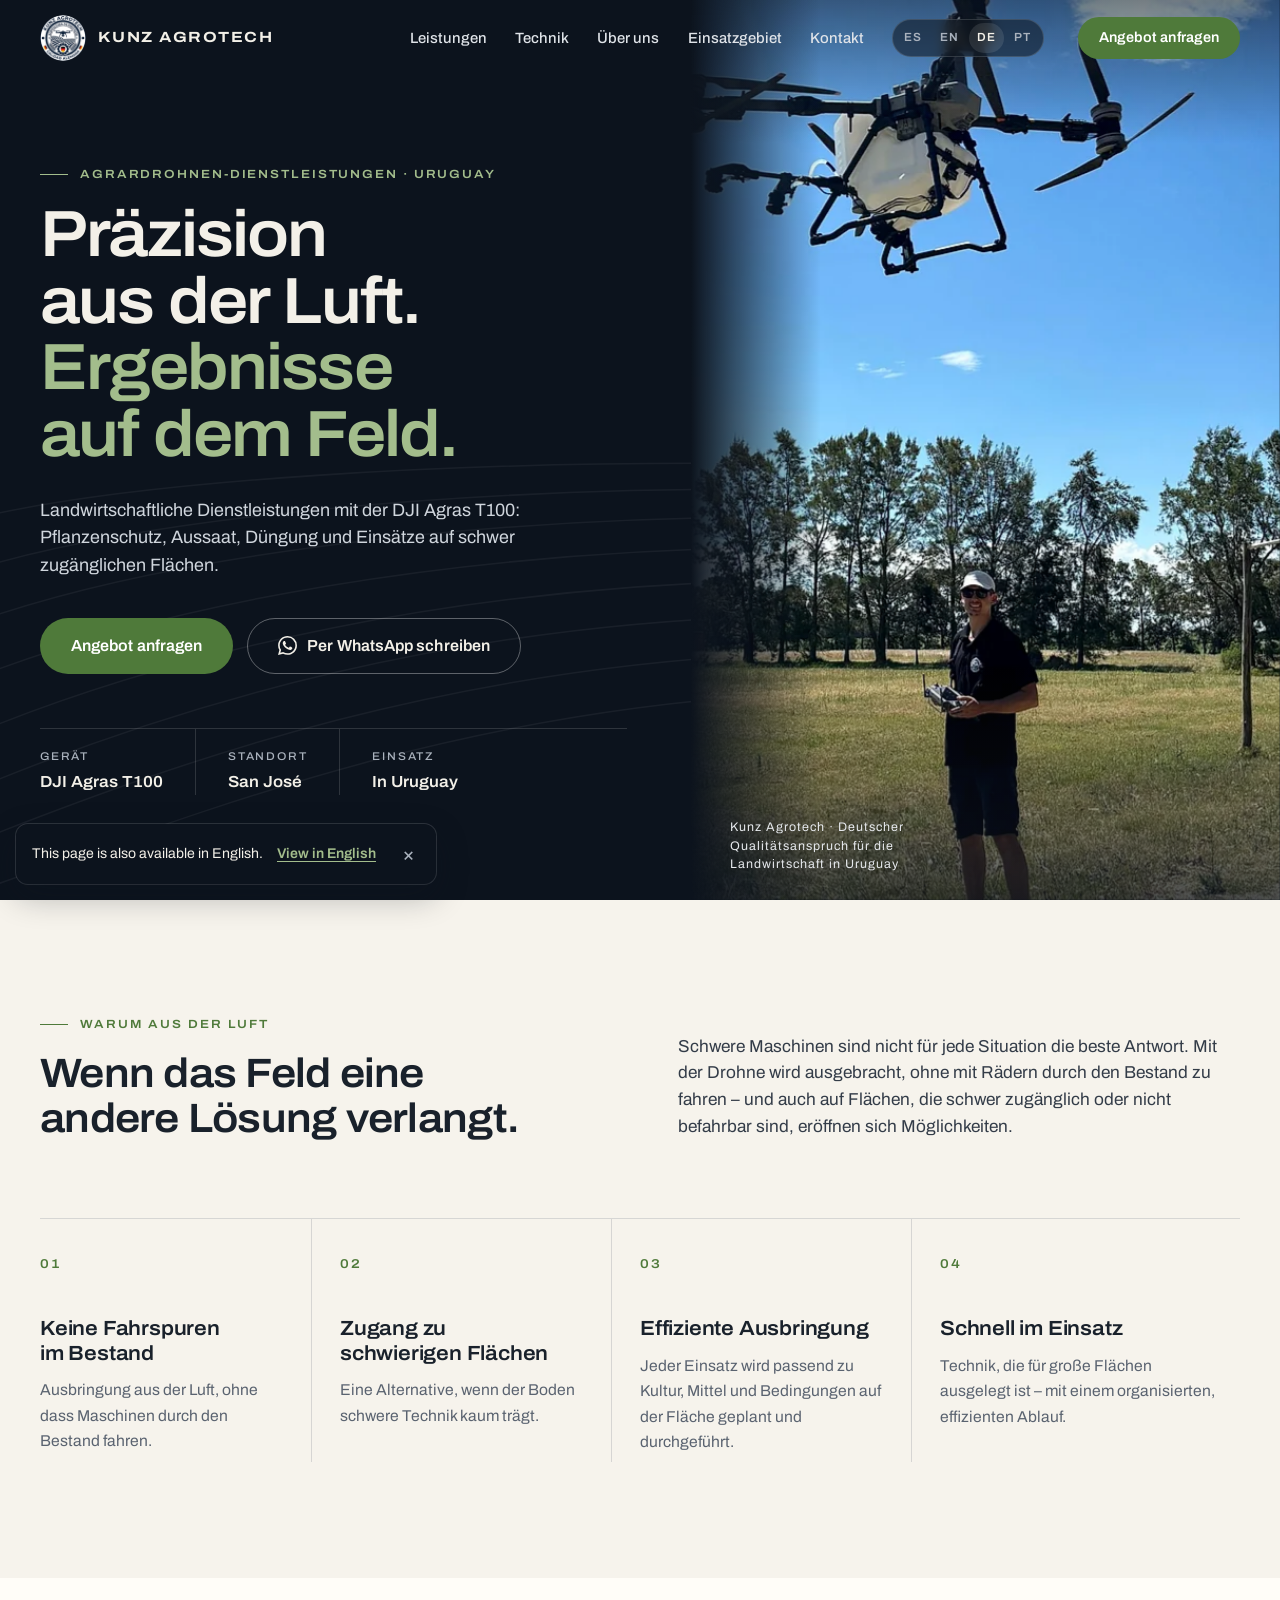
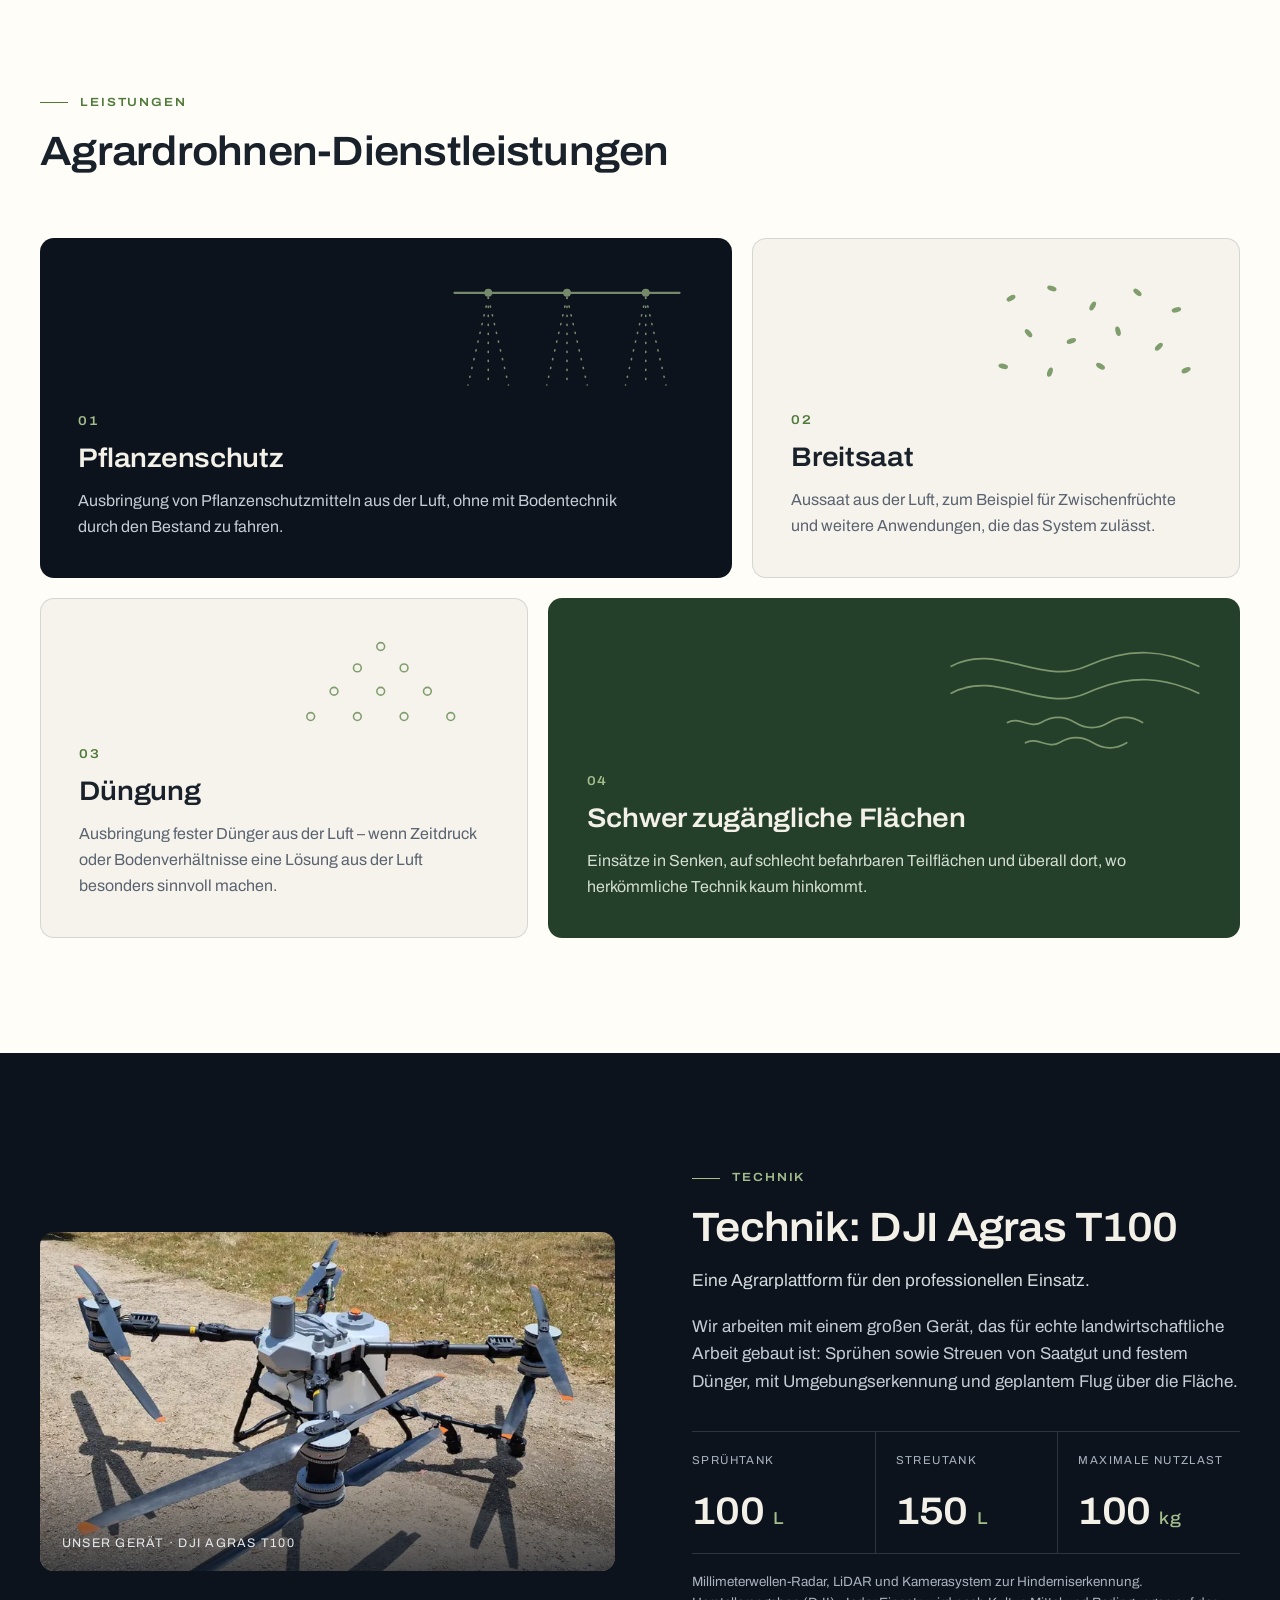
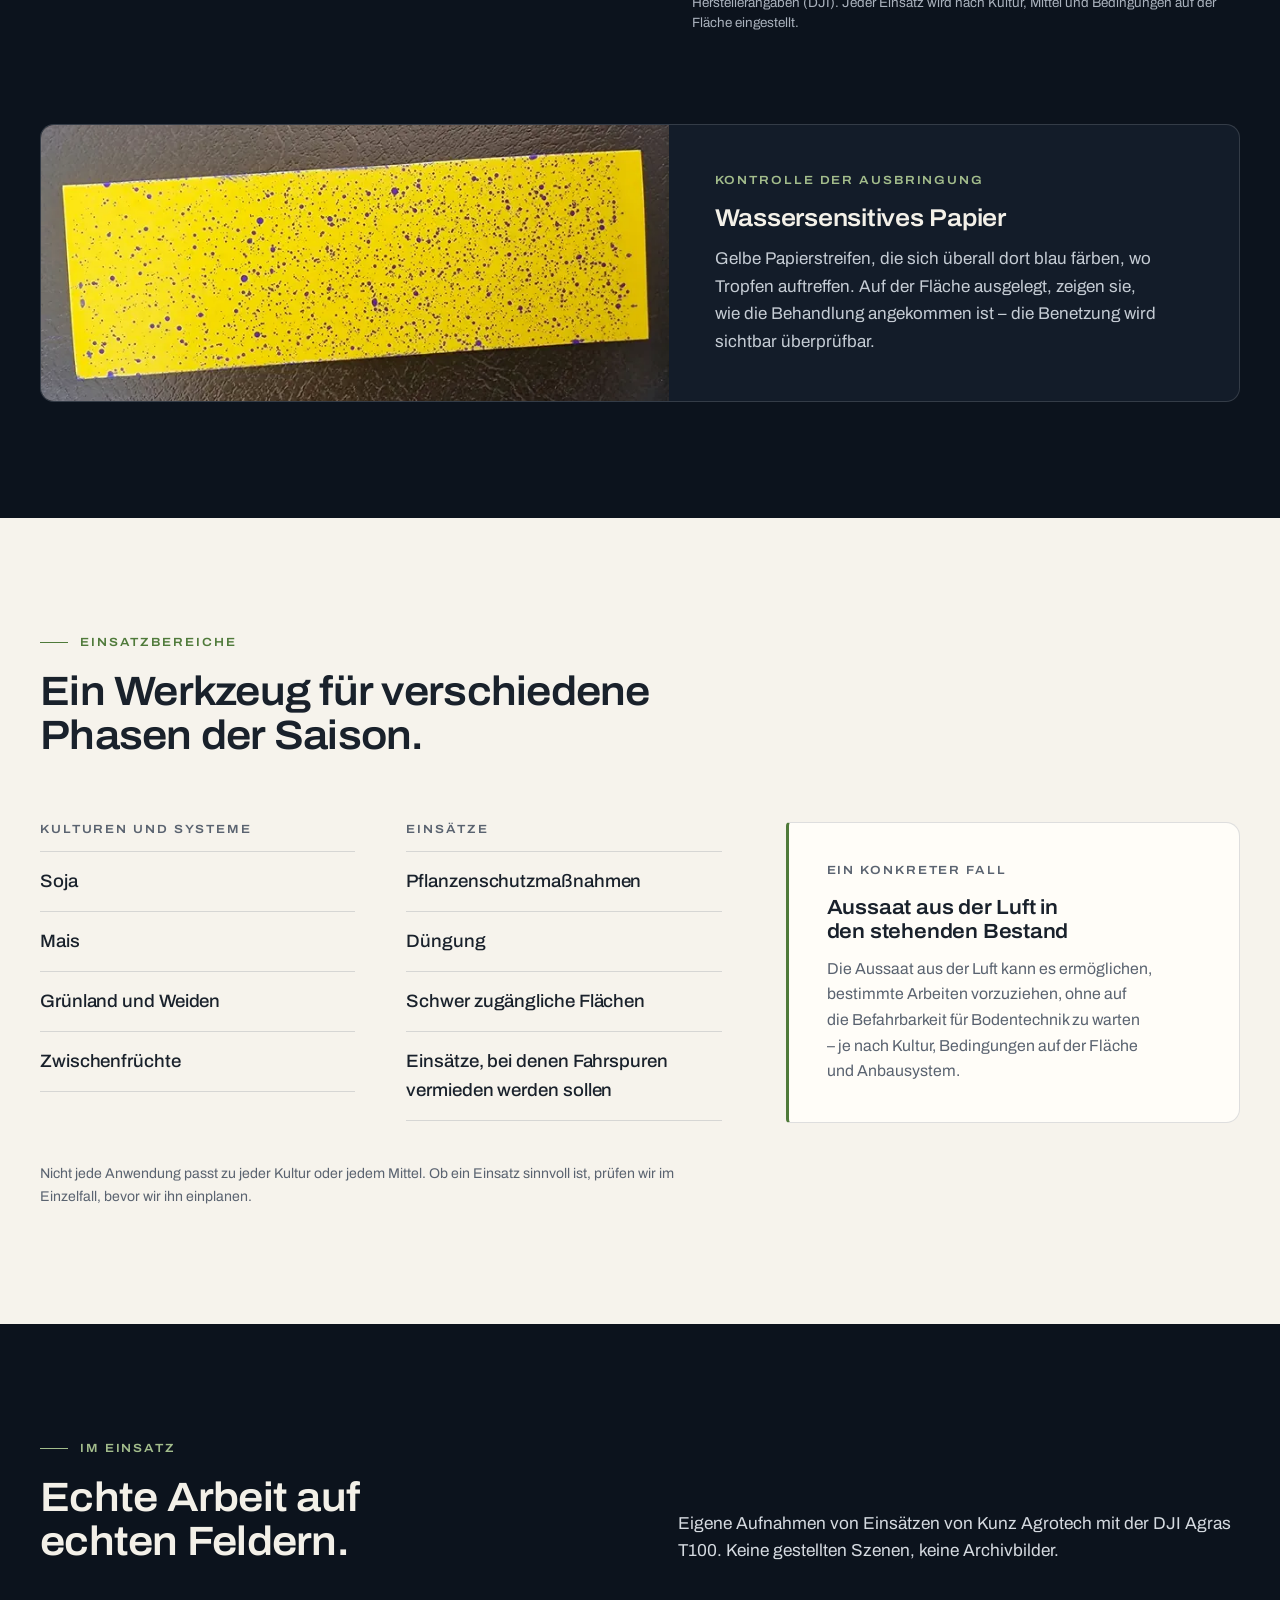
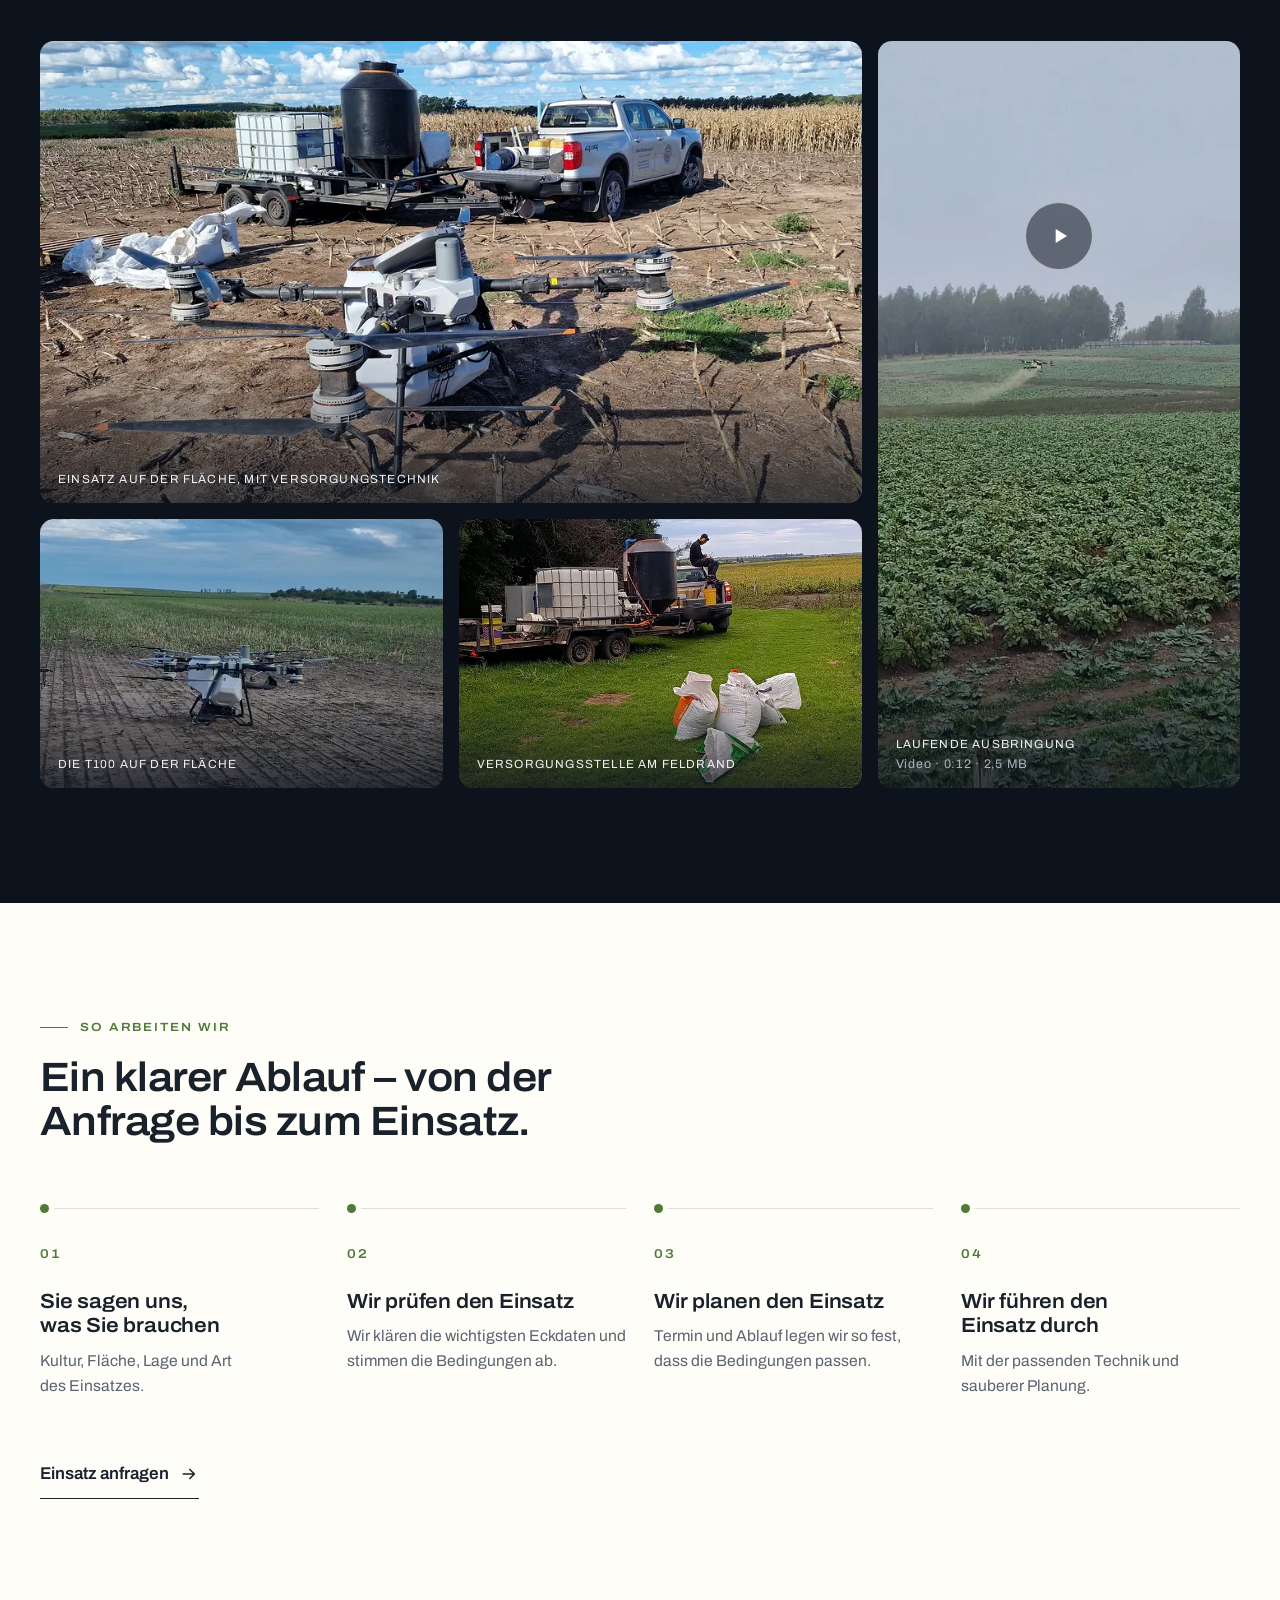
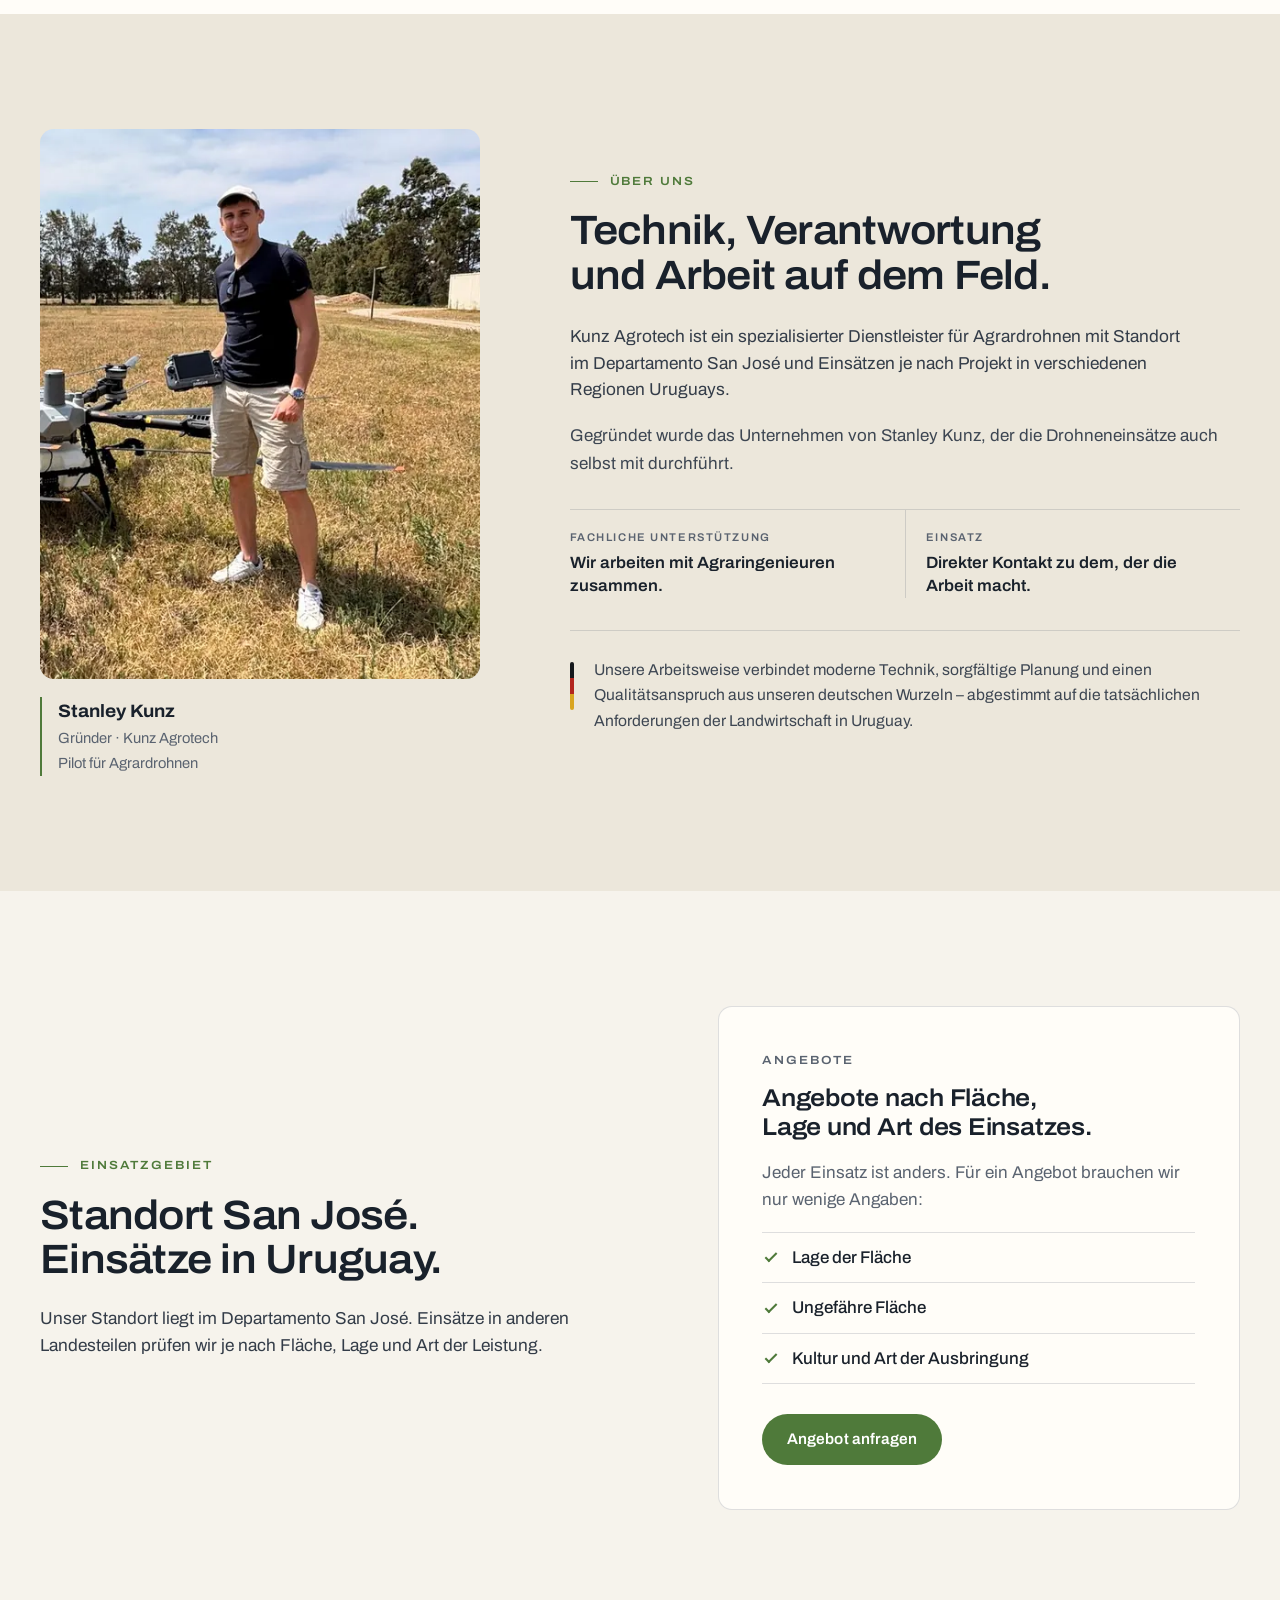
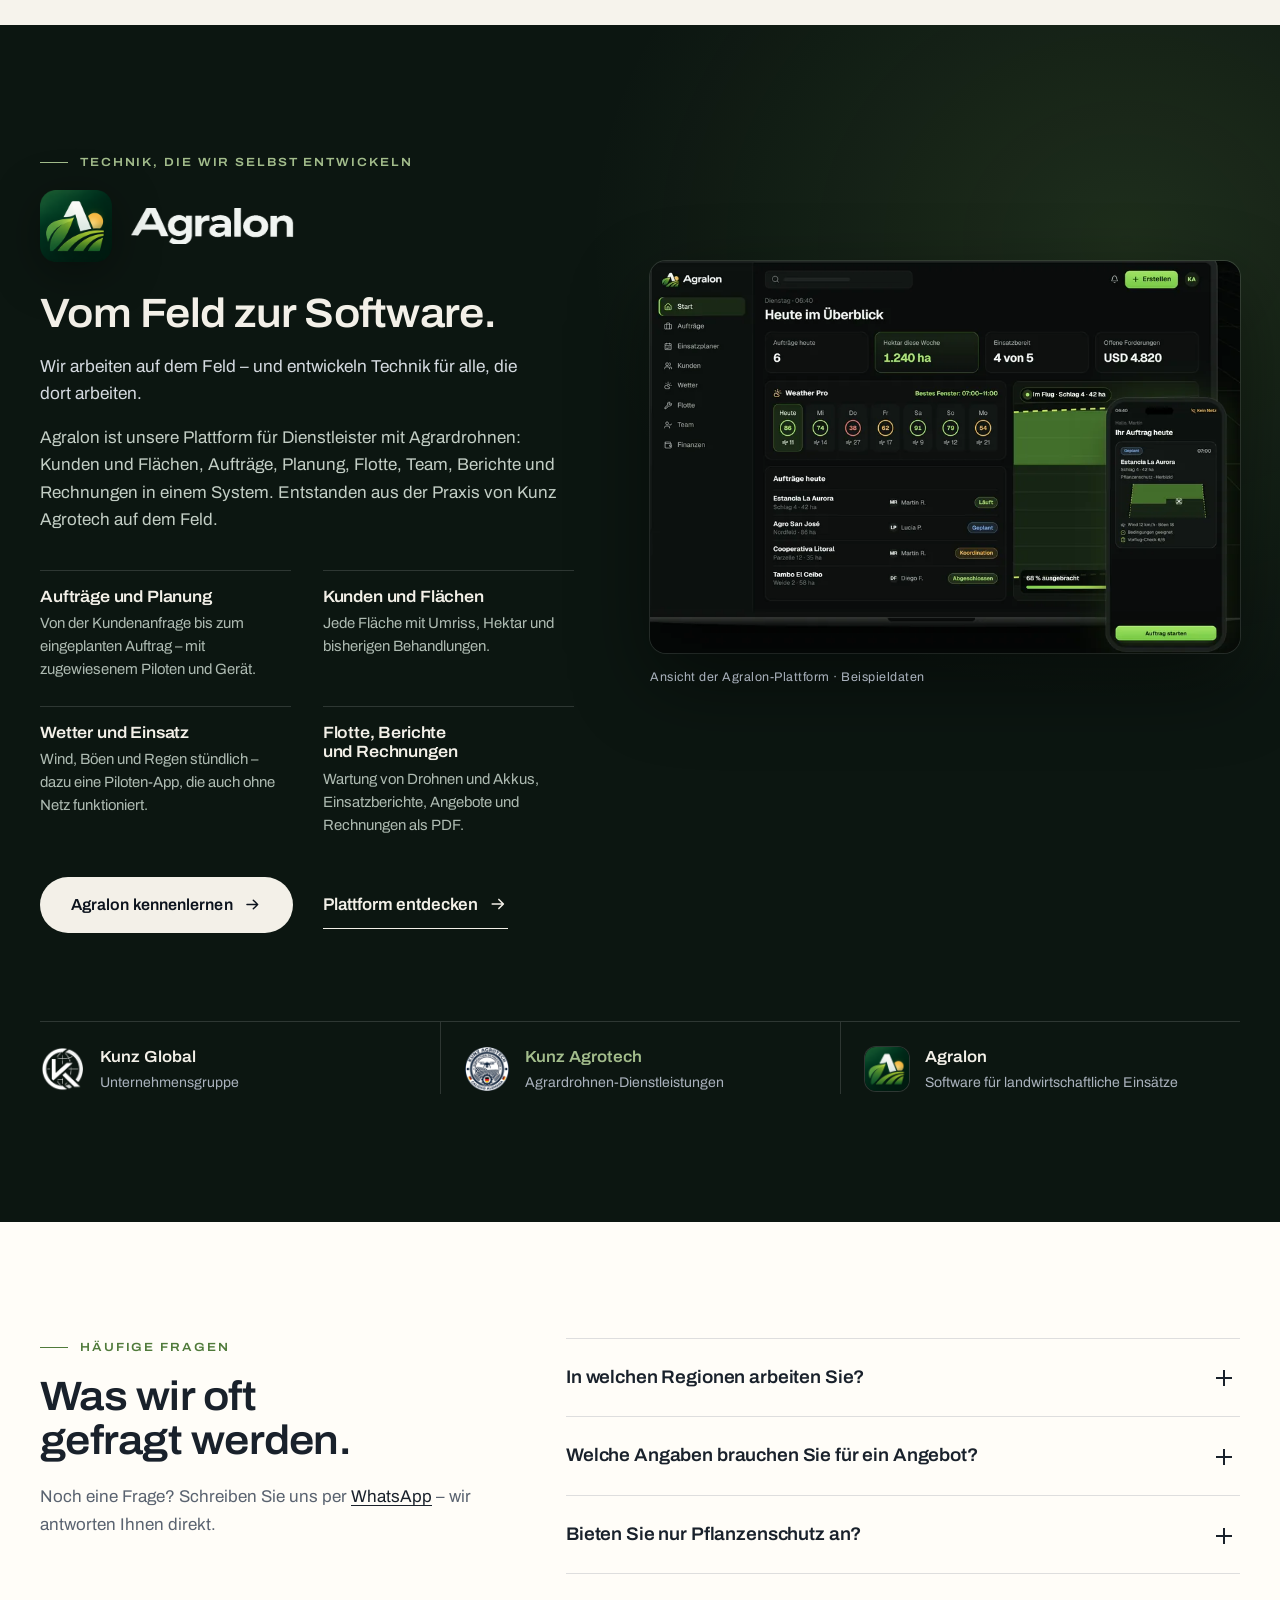
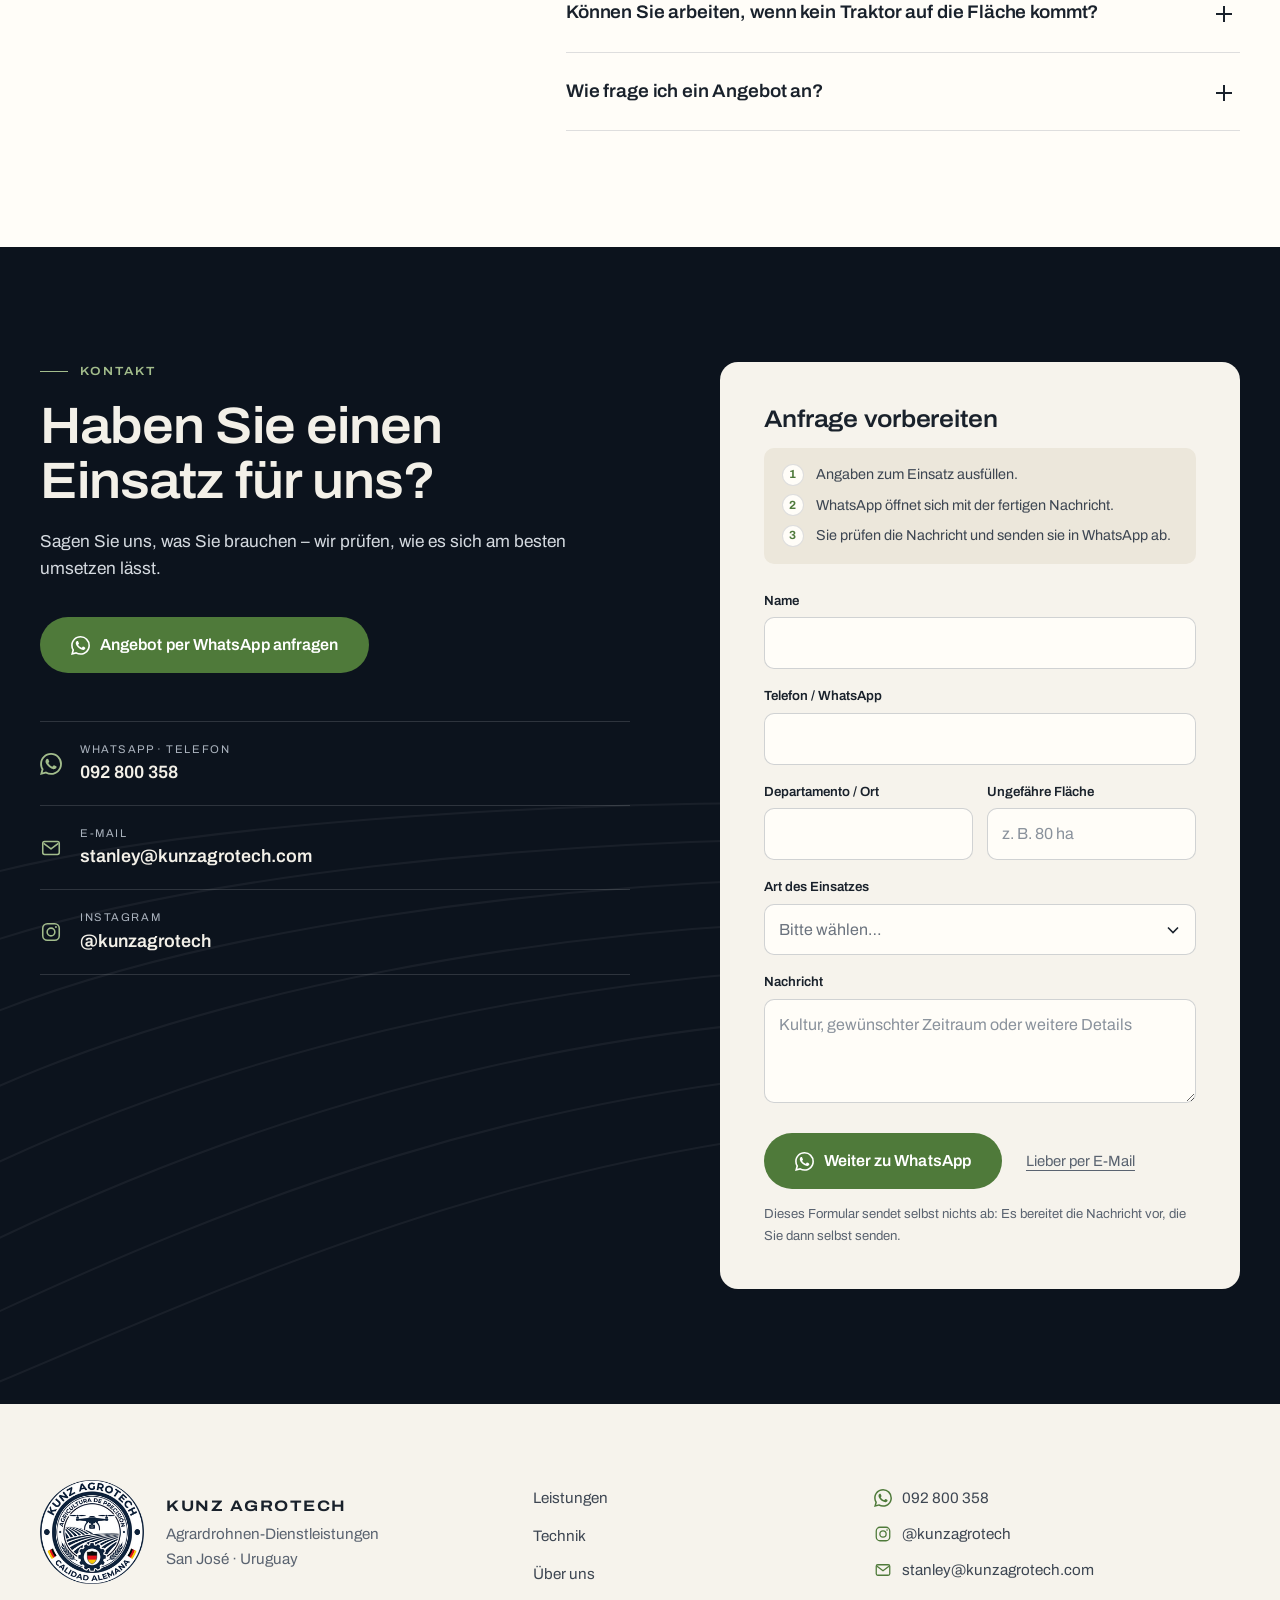
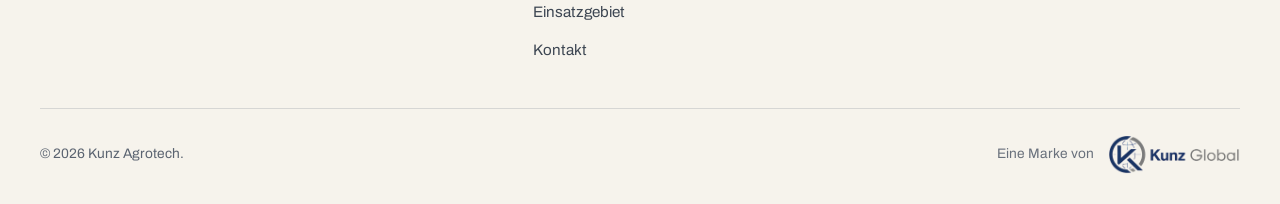
==== commit b2a72611: "Feinkorrekturen: Kontaktbox ohne blaue Balken, lesbares Dropdown, gruener WhatsApp-Button, Logos in " ====
--- a/de/index.html
+++ b/de/index.html
@@ -567,9 +567,9 @@
           </figure>
         </div>
         <ul class="ecosystem reveal" aria-label="Kunz-Unternehmensgruppe">
-          <li><a href="https://kunzglobal.com/" target="_blank" rel="noopener"><strong>Kunz Global</strong><span>Unternehmensgruppe</span></a></li>
-          <li aria-current="true"><strong>Kunz Agrotech</strong><span>Agrardrohnen-Dienstleistungen</span></li>
-          <li><a href="https://agralon.com/de" target="_blank" rel="noopener"><strong>Agralon</strong><span>Software für landwirtschaftliche Einsätze</span></a></li>
+          <li><a href="https://kunzglobal.com/" target="_blank" rel="noopener"><img src="../assets/img/kunz-global-mark.png" width="91" height="96" loading="lazy" alt=""><div><strong>Kunz Global</strong><span>Unternehmensgruppe</span></div></a></li>
+          <li aria-current="true"><div class="ecosystem__item"><img src="../assets/img/logo-96.png" width="96" height="96" loading="lazy" alt=""><div><strong>Kunz Agrotech</strong><span>Agrardrohnen-Dienstleistungen</span></div></div></li>
+          <li><a href="https://agralon.com/de" target="_blank" rel="noopener"><img class="ecosystem__mark--agralon" src="../assets/img/agralon-icon.png" width="192" height="192" loading="lazy" alt=""><div><strong>Agralon</strong><span>Software für landwirtschaftliche Einsätze</span></div></a></li>
         </ul>
       </div>
     </section>
@@ -668,7 +668,7 @@
             </div>
             <p class="form-error" role="alert" hidden>Bitte geben Sie Ihren Namen und eine Telefonnummer an.</p>
             <div class="form-actions">
-              <button class="btn btn--dark" type="submit"><svg aria-hidden="true"><use href="#i-wa"/></svg>Weiter zu WhatsApp</button>
+              <button class="btn btn--primary btn--lg" type="submit"><svg aria-hidden="true"><use href="#i-wa"/></svg>Weiter zu WhatsApp</button>
               <button class="btn-text" type="button" data-send="mail">Lieber per E-Mail</button>
             </div>
             <p class="form-note">Dieses Formular sendet selbst nichts ab: Es bereitet die Nachricht vor, die Sie dann selbst senden.</p>
@@ -683,7 +683,7 @@
             <p data-done="sent" hidden>Wir melden uns so schnell wie möglich.</p>
             <pre class="form-preview" data-preview aria-label="Vorbereitete Nachricht"></pre>
             <div class="form-actions">
-              <a class="btn btn--dark" data-retry href="#" target="_blank" rel="noopener"><svg aria-hidden="true"><use href="#i-wa"/></svg><span data-retry-label>WhatsApp erneut öffnen</span></a>
+              <a class="btn btn--primary btn--lg" data-retry href="#" target="_blank" rel="noopener"><svg aria-hidden="true"><use href="#i-wa"/></svg><span data-retry-label>WhatsApp erneut öffnen</span></a>
               <button class="btn-text" type="button" data-edit>Angaben korrigieren</button>
             </div>
           </div>
@@ -695,7 +695,7 @@
   <footer class="footer">
     <div class="wrap footer__grid">
       <div class="footer__brand">
-        <img src="../assets/img/logo-192.png" width="72" height="72" loading="lazy" alt="Logo von Kunz Agrotech">
+        <img src="../assets/img/logo-192.png" width="104" height="104" loading="lazy" alt="Logo von Kunz Agrotech">
         <div>
           <p class="footer__name">Kunz Agrotech</p>
           <p>Agrardrohnen-Dienstleistungen</p>
--- a/assets/css/site.css
+++ b/assets/css/site.css
@@ -49,7 +49,7 @@
 [hidden] { display: none !important; }
 
 :focus-visible { outline: 2px solid var(--green); outline-offset: 3px; border-radius: 4px; }
-.hero :focus-visible, .tech :focus-visible, .contact__intro :focus-visible, .header :focus-visible, .agralon :focus-visible, .field :focus-visible { outline-color: var(--green-soft); }
+.hero :focus-visible, .tech :focus-visible, .contact__intro :focus-visible, .header :focus-visible, .agralon :focus-visible, section.field :focus-visible { outline-color: var(--green-soft); }
 
 .skip { position: absolute; left: 16px; top: -60px; z-index: 200; background: var(--white); color: var(--text); padding: 10px 16px; border-radius: 8px; transition: top 0.2s; }
 .skip:focus { top: 12px; }
@@ -206,7 +206,8 @@
 .note { margin-top: 18px; font-size: 0.84rem; line-height: 1.55; color: var(--on-dark-muted); }
 
 /* ---------- Trabajos en campo ---------- */
-.field { background: var(--ink); color: var(--on-dark); }
+/* Nur die Sektion: .field heißt auch der Feldblock im Formular. */
+section.field { background: var(--ink); color: var(--on-dark); }
 .field__grid { display: grid; grid-template-columns: minmax(0, 1fr) minmax(0, 1fr) minmax(0, 0.9fr); gap: 16px; }
 .field__item, .field__video { position: relative; margin: 0; border-radius: var(--radius); overflow: hidden; background: var(--ink-2); }
 .field__item--lead { grid-column: 1 / 3; aspect-ratio: 16 / 9; }
@@ -309,7 +310,9 @@
 .ecosystem { display: grid; grid-template-columns: repeat(3, 1fr); margin-top: clamp(56px, 7vw, 88px); border-top: 1px solid var(--line-light); }
 .ecosystem li { padding: 22px 24px 0 0; }
 .ecosystem li + li { padding-left: 24px; border-left: 1px solid var(--line-light); }
-.ecosystem a { display: block; text-decoration: none; }
+.ecosystem a, .ecosystem__item { display: flex; align-items: center; gap: 16px; text-decoration: none; }
+.ecosystem img { flex: none; width: 44px; height: 44px; object-fit: contain; }
+.ecosystem__mark--agralon { border-radius: 11px; box-shadow: 0 0 0 1px var(--line-light); }
 .ecosystem strong { display: block; font-weight: 600; font-stretch: 106%; font-size: 1rem; }
 .ecosystem span { display: block; margin-top: 2px; font-size: 0.88rem; color: var(--on-dark-muted); }
 .ecosystem a:hover strong { text-decoration: underline; text-underline-offset: 4px; }
@@ -348,15 +351,34 @@
 .form-steps li { display: flex; align-items: baseline; gap: 12px; }
 .form-steps span { flex: none; display: inline-grid; place-items: center; width: 22px; height: 22px; border-radius: 50%; background: var(--white); border: 1px solid var(--line); font-size: 0.74rem; font-weight: 700; color: var(--green); transform: translateY(-1px); }
 .form-note { margin-top: 14px; font-size: 0.82rem; color: var(--muted); }
-.field { margin-bottom: 16px; min-width: 0; }
+.form-card .field { margin-bottom: 16px; min-width: 0; }
 .field-row { display: grid; grid-template-columns: 1fr 1fr; gap: 14px; }
-label { display: block; font-size: 0.83rem; font-weight: 600; margin-bottom: 6px; }
-input, select, textarea { width: 100%; min-height: 50px; padding: 12px 14px; font-size: 1rem; background: var(--white); border: 1px solid rgba(21, 35, 63, 0.24); border-radius: 10px; transition: border-color 0.2s, box-shadow 0.2s; }
+label { display: block; font-size: 0.83rem; font-weight: 600; margin-bottom: 6px; color: var(--text); }
+input, select, textarea { width: 100%; min-height: 50px; padding: 12px 14px; font-size: 1rem; color: var(--text); background-color: var(--white); border: 1px solid rgba(21, 35, 63, 0.2); border-radius: 10px; box-shadow: none; transition: border-color 0.2s, box-shadow 0.2s; }
 textarea { resize: vertical; min-height: 96px; }
-select { appearance: none; background-image: url("data:image/svg+xml,%3Csvg xmlns='http://www.w3.org/2000/svg' viewBox='0 0 12 8'%3E%3Cpath d='M1 1.5 6 6.5l5-5' fill='none' stroke='%2319212b' stroke-width='1.6'/%3E%3C/svg%3E"); background-repeat: no-repeat; background-position: right 16px center; background-size: 12px; padding-right: 40px; }
-input::placeholder, textarea::placeholder { color: #8a929c; }
-input:hover, select:hover, textarea:hover { border-color: rgba(21, 35, 63, 0.45); }
-input:focus, select:focus, textarea:focus { outline: none; border-color: var(--green); box-shadow: 0 0 0 3px rgba(79, 122, 58, 0.2); }
+select { appearance: none; cursor: pointer; background-image: url("data:image/svg+xml,%3Csvg xmlns='http://www.w3.org/2000/svg' viewBox='0 0 12 8'%3E%3Cpath d='M1 1.5 6 6.5l5-5' fill='none' stroke='%2319212b' stroke-width='1.6'/%3E%3C/svg%3E"); background-repeat: no-repeat; background-position: right 16px center; background-size: 12px; padding-right: 40px; }
+/* Noch nichts gewählt: Platzhalterfarbe im Feld, die Liste selbst bleibt dunkel auf hell. */
+select:has(option[value=""]:checked) { color: #6b737e; }
+select option { color: var(--text); background-color: var(--white); }
+input::placeholder, textarea::placeholder { color: #8a929c; opacity: 1; }
+input:hover, select:hover, textarea:hover { border-color: rgba(21, 35, 63, 0.4); }
+input:focus, select:focus, textarea:focus { outline: none; border-color: var(--green); box-shadow: 0 0 0 3px rgba(79, 122, 58, 0.16); }
+/* Autofill des Browsers färbt Felder sonst hellblau. */
+input:-webkit-autofill, input:-webkit-autofill:hover, input:-webkit-autofill:focus, textarea:-webkit-autofill, select:-webkit-autofill { -webkit-text-fill-color: var(--text); -webkit-box-shadow: 0 0 0 40px var(--white) inset; caret-color: var(--text); transition: background-color 9999s 0s; }
+input:-webkit-autofill:focus { -webkit-box-shadow: 0 0 0 40px var(--white) inset, 0 0 0 3px rgba(79, 122, 58, 0.16); }
+/* Aufgeklappte Liste: in Browsern mit gestaltbarem select (Chrome/Edge ab 135) im Design der Seite, sonst nativ mit dunkler Schrift. */
+@supports (appearance: base-select) {
+  select, ::picker(select) { appearance: base-select; }
+  select { background-image: none; align-items: center; }
+  select::picker-icon { content: ""; align-self: center; width: 12px; height: 8px; margin-right: 4px; background: url("data:image/svg+xml,%3Csvg xmlns='http://www.w3.org/2000/svg' viewBox='0 0 12 8'%3E%3Cpath d='M1 1.5 6 6.5l5-5' fill='none' stroke='%2319212b' stroke-width='1.6'/%3E%3C/svg%3E") no-repeat center / 12px 8px; transition: rotate 0.2s var(--ease); }
+  select:open::picker-icon { rotate: 180deg; }
+  ::picker(select) { margin-block: 6px; padding: 6px; border: 1px solid rgba(21, 35, 63, 0.16); border-radius: 12px; background: var(--white); box-shadow: 0 18px 40px rgba(12, 19, 29, 0.18); }
+  select option { min-height: 44px; padding: 10px 12px; border-radius: 8px; font-size: 0.98rem; color: var(--text); background-color: transparent; cursor: pointer; }
+  select option:hover, select option:focus-visible { background-color: var(--paper-2); outline: none; }
+  select option:checked { background-color: rgba(79, 122, 58, 0.12); color: var(--green-deep); font-weight: 600; }
+  select option::checkmark { color: var(--green); }
+  select option[value=""] { color: #6b737e; }
+}
 .is-invalid { border-color: #b3261e !important; }
 .form-error { margin: 4px 0 12px; font-size: 0.9rem; color: #a3221b; }
 .form-actions { display: flex; flex-wrap: wrap; align-items: center; gap: 8px 20px; margin-top: 22px; }
@@ -370,7 +392,8 @@
 .footer { background: var(--paper); padding: clamp(48px, 6vw, 76px) 0 28px; font-size: 0.95rem; }
 .footer__grid { display: grid; grid-template-columns: 1.5fr 1fr 1.2fr; gap: 36px; padding-bottom: 40px; align-items: start; }
 .footer__brand { display: flex; gap: 18px; align-items: center; color: var(--muted); }
-.footer__brand img { width: 72px; height: 72px; flex: none; }
+.footer__brand { gap: 22px; }
+.footer__brand img { width: 104px; height: 104px; flex: none; }
 .footer__name { font-weight: 700; font-stretch: 116%; letter-spacing: 0.1em; text-transform: uppercase; color: var(--text); font-size: 0.95rem; margin-bottom: 4px; }
 .footer__nav { display: grid; gap: 2px; align-content: start; }
 .footer__nav a, .footer__contact a { display: inline-flex; align-items: center; gap: 10px; min-height: 36px; text-decoration: none; color: #3d4652; }
@@ -497,6 +520,9 @@
   .form-actions { justify-content: center; }
   .faq__list summary { font-size: 1.05rem; padding-block: 20px; }
   .footer__grid { grid-template-columns: 1fr; gap: 28px; }
+  .footer__brand { gap: 18px; }
+  .footer__brand img { width: 88px; height: 88px; }
+  .ecosystem img { width: 40px; height: 40px; }
   .footer__base { flex-direction: column-reverse; align-items: flex-start; }
 }
 
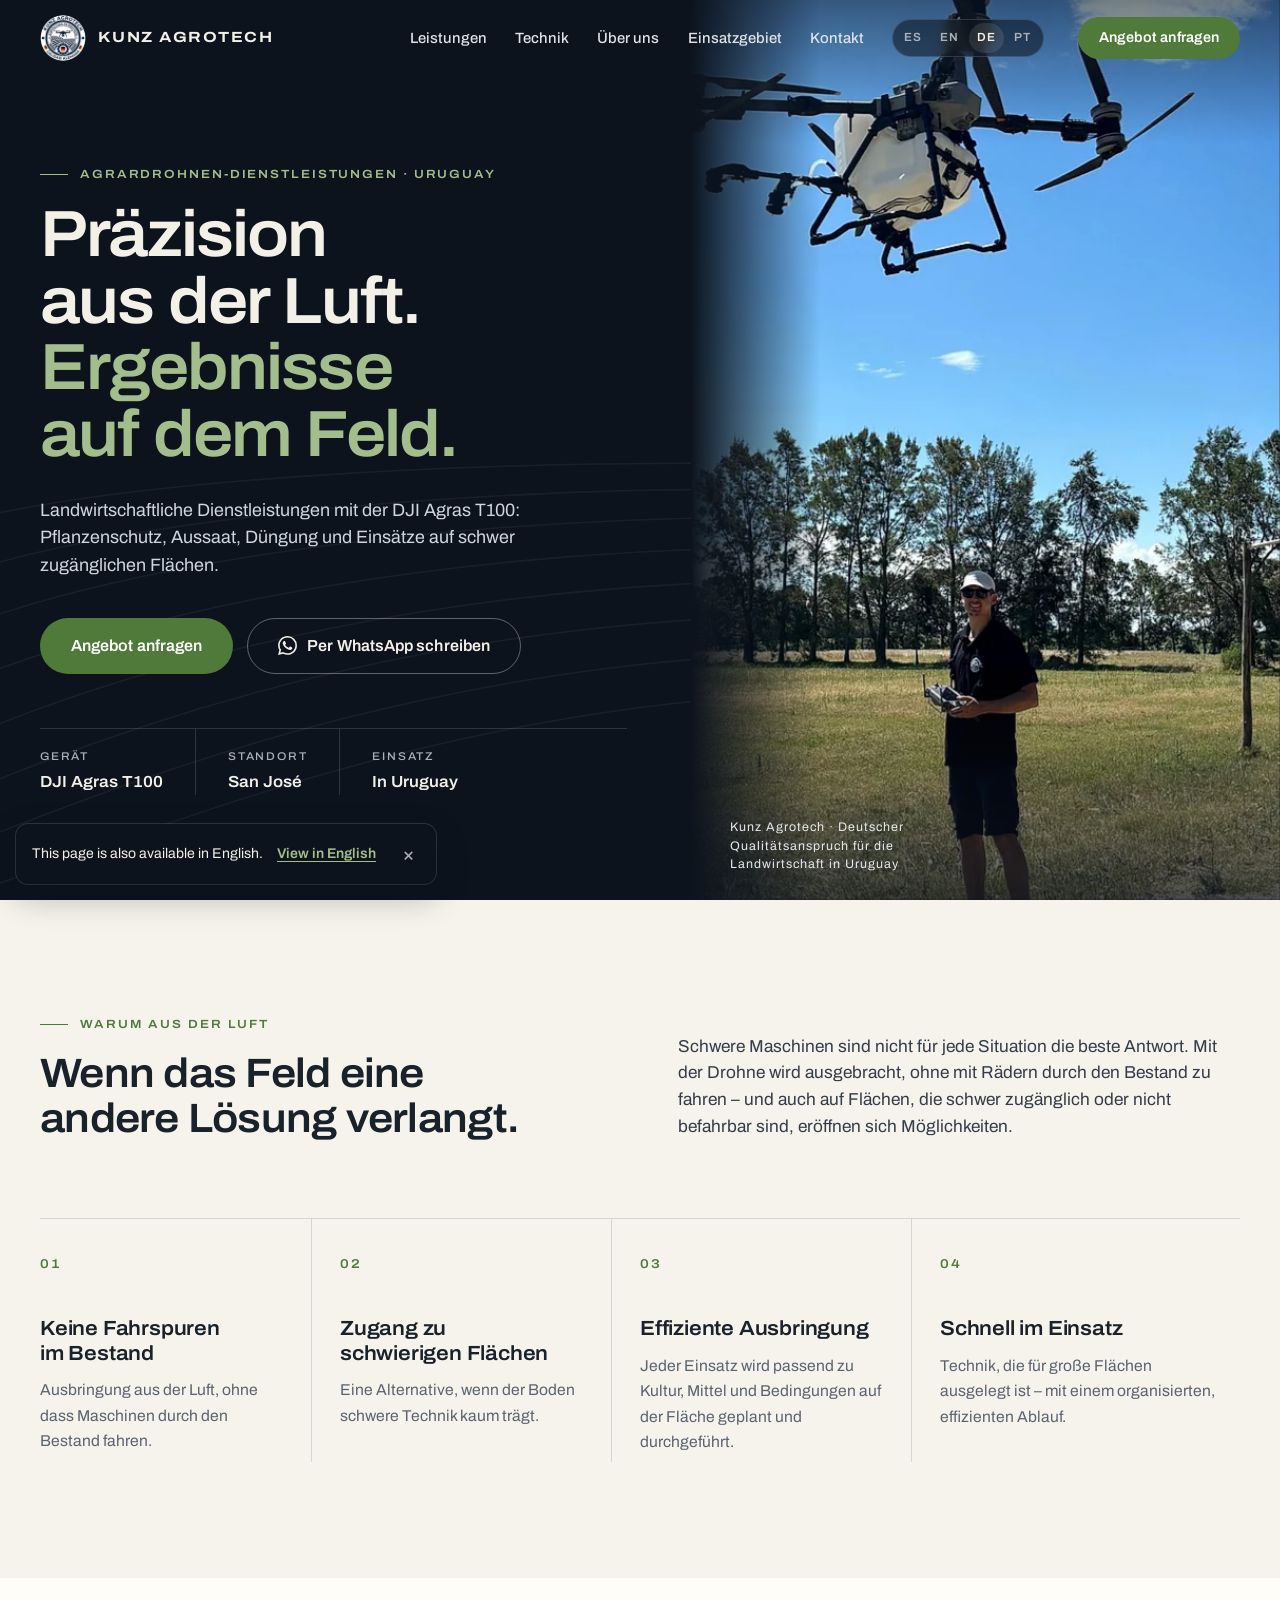
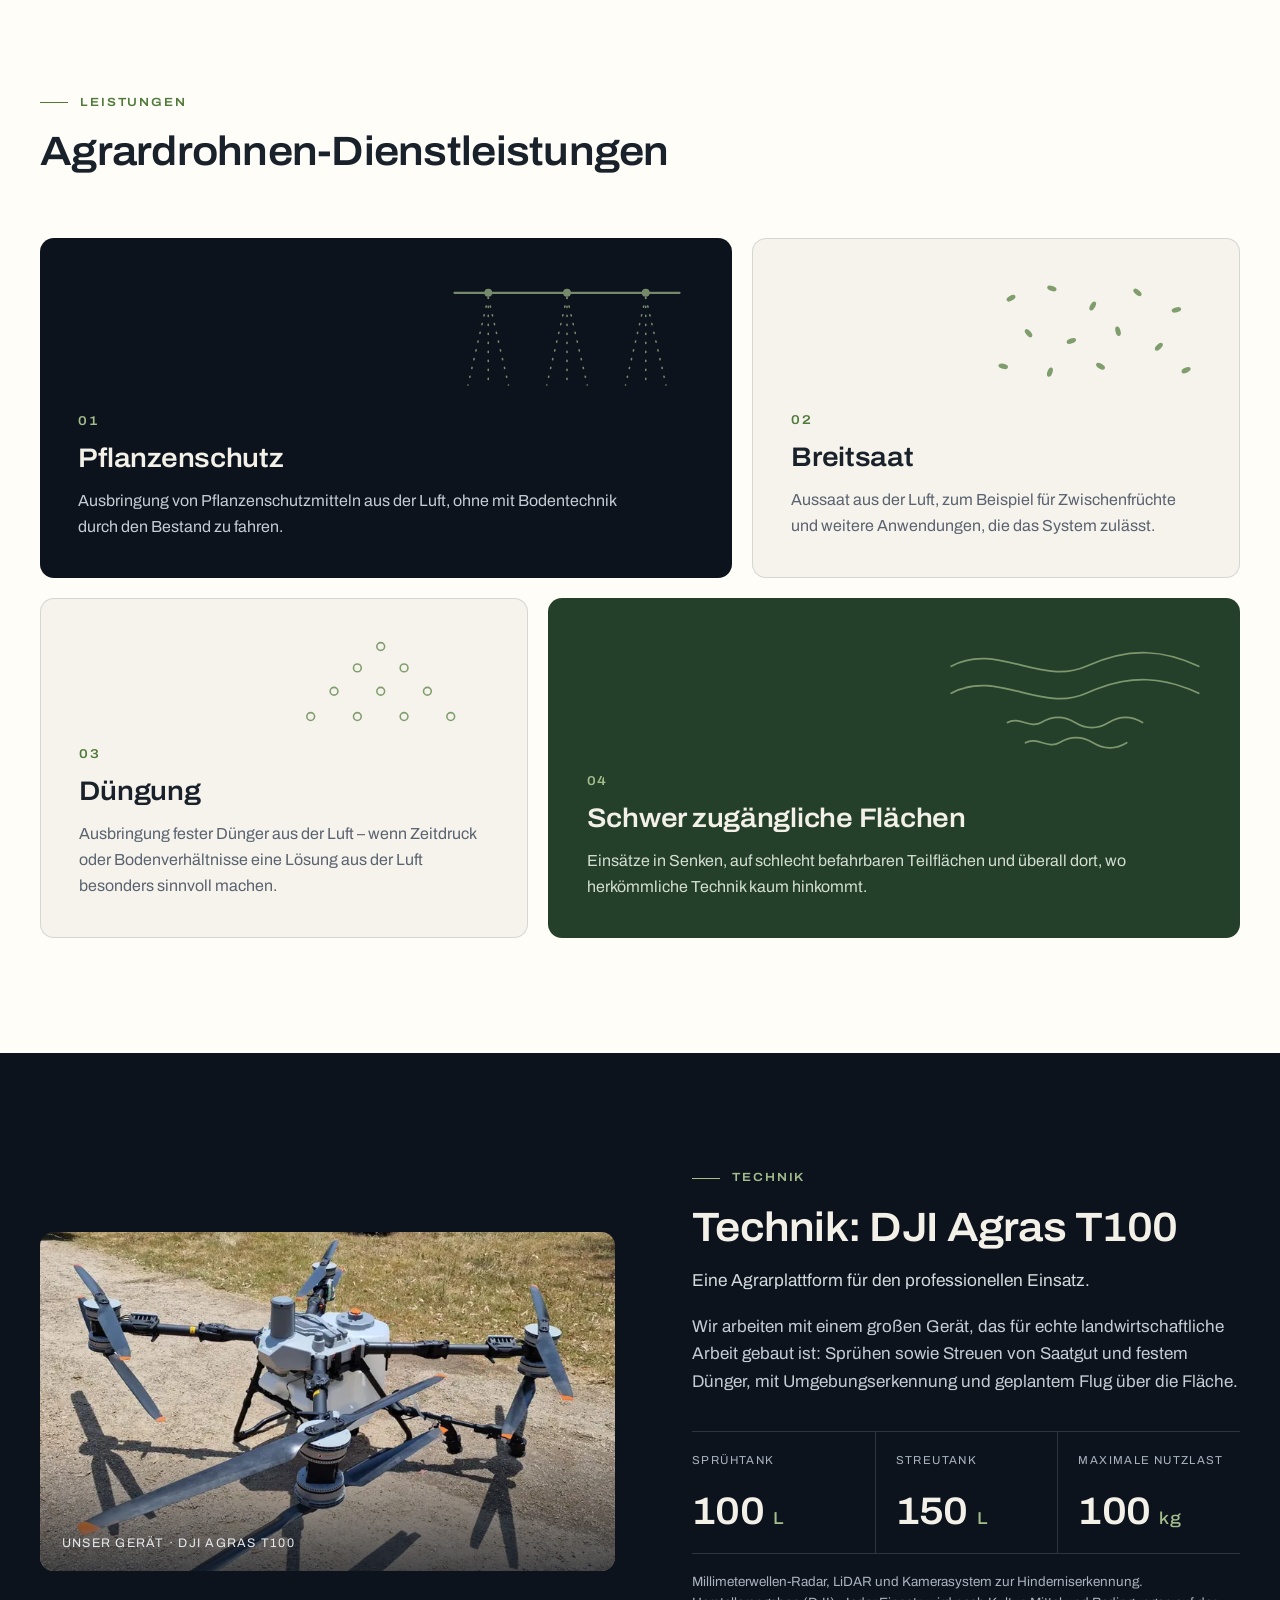
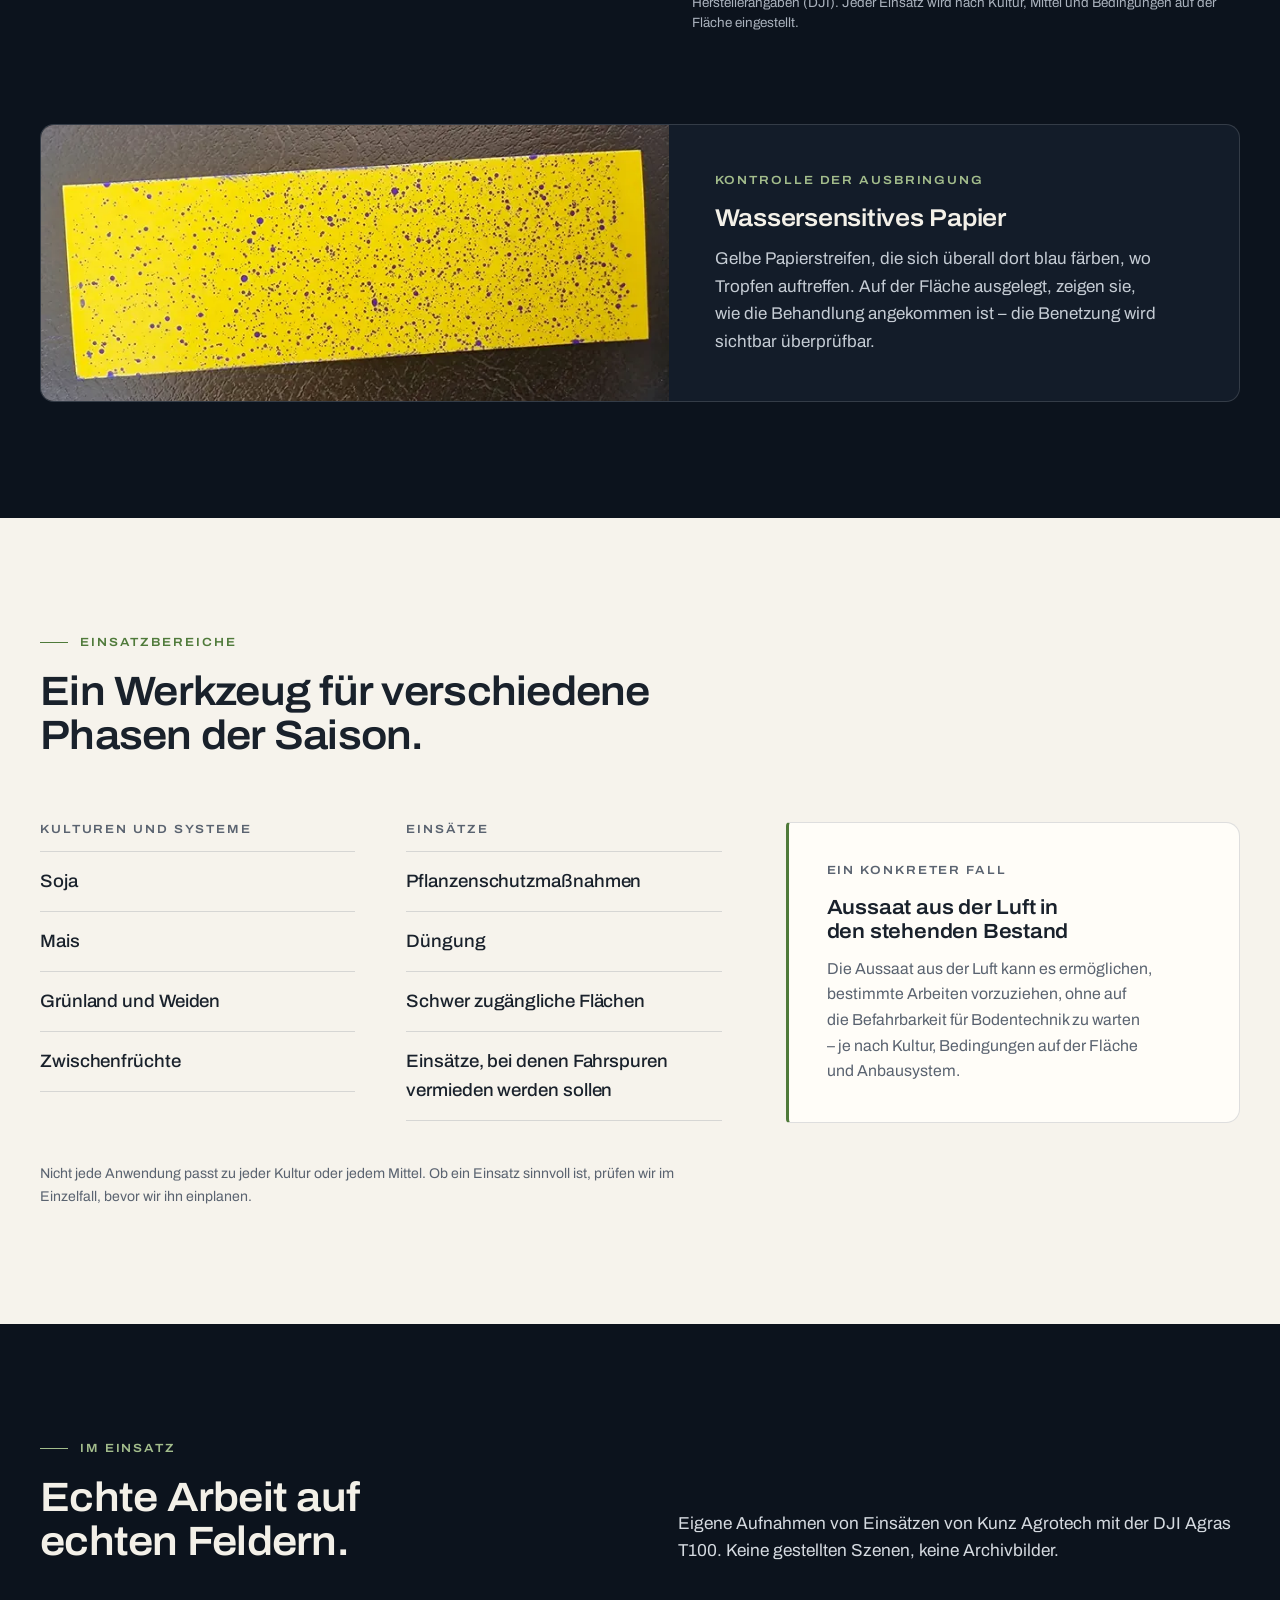
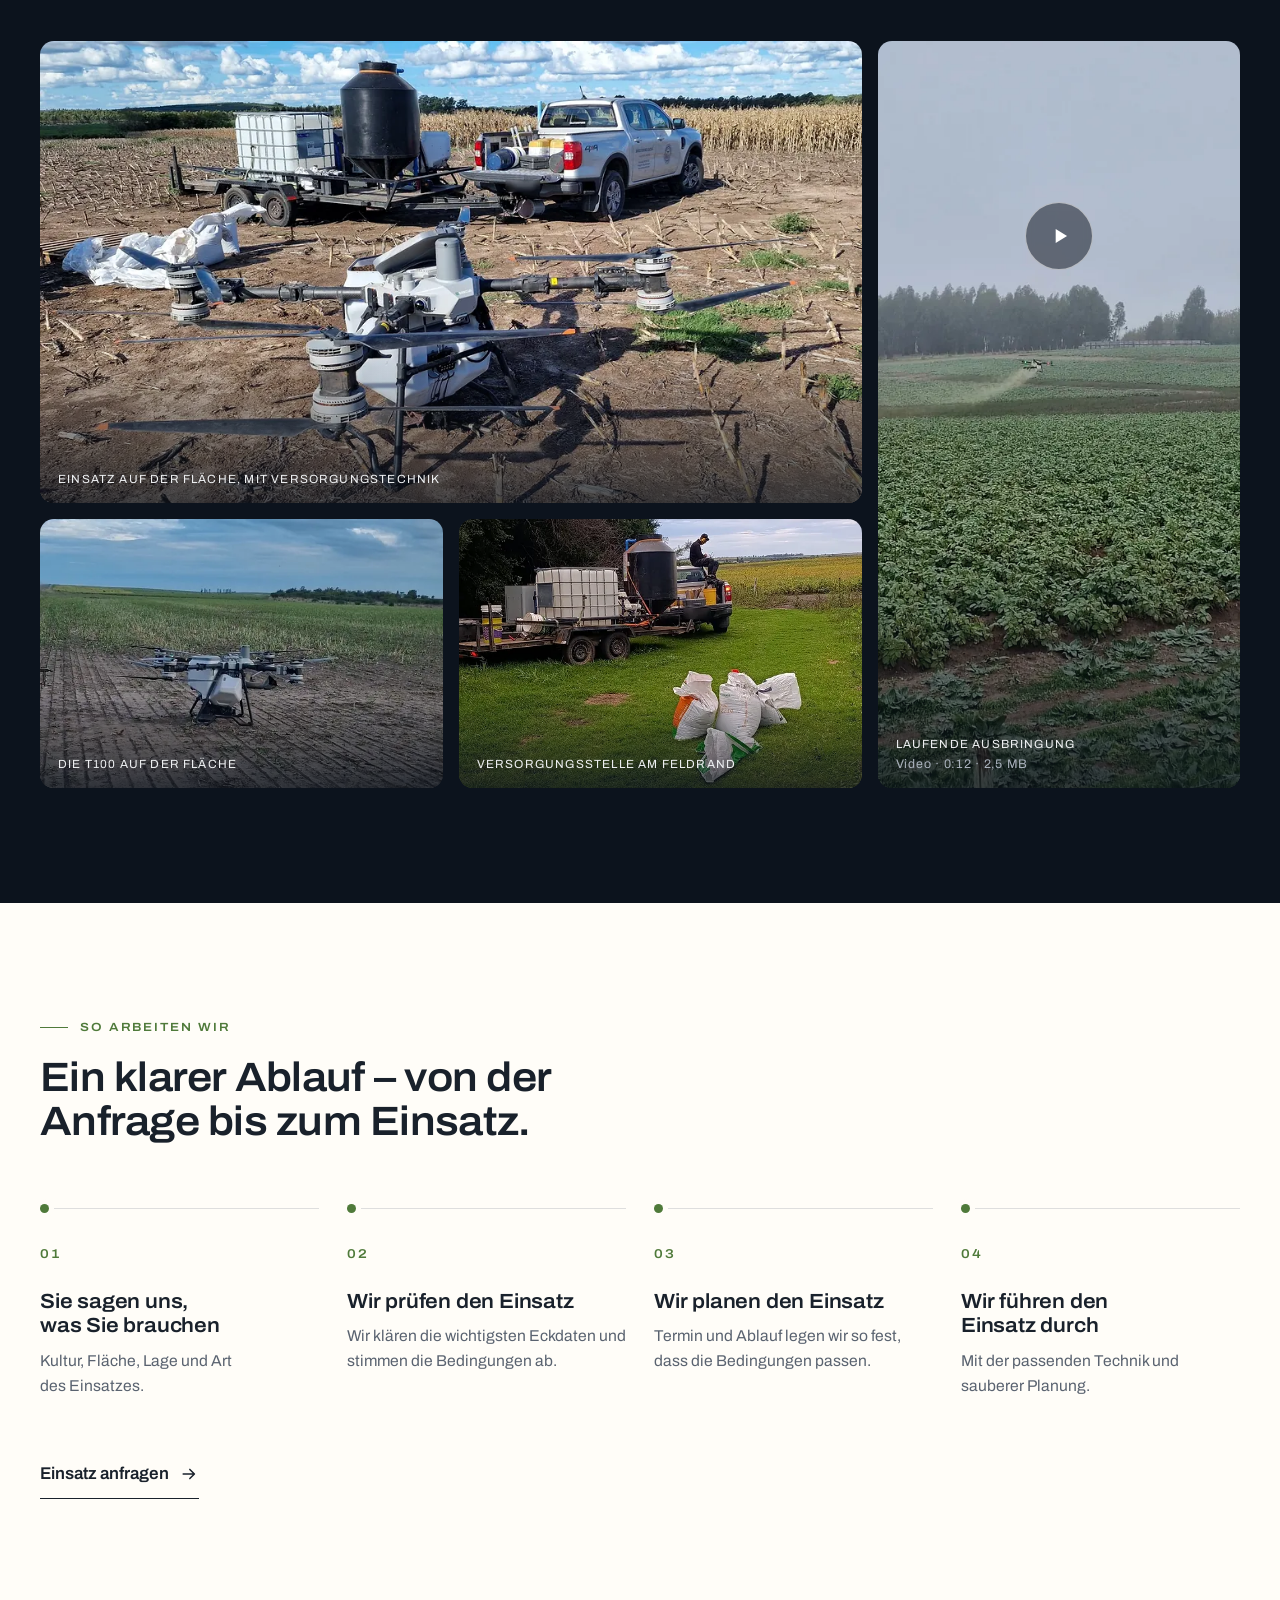
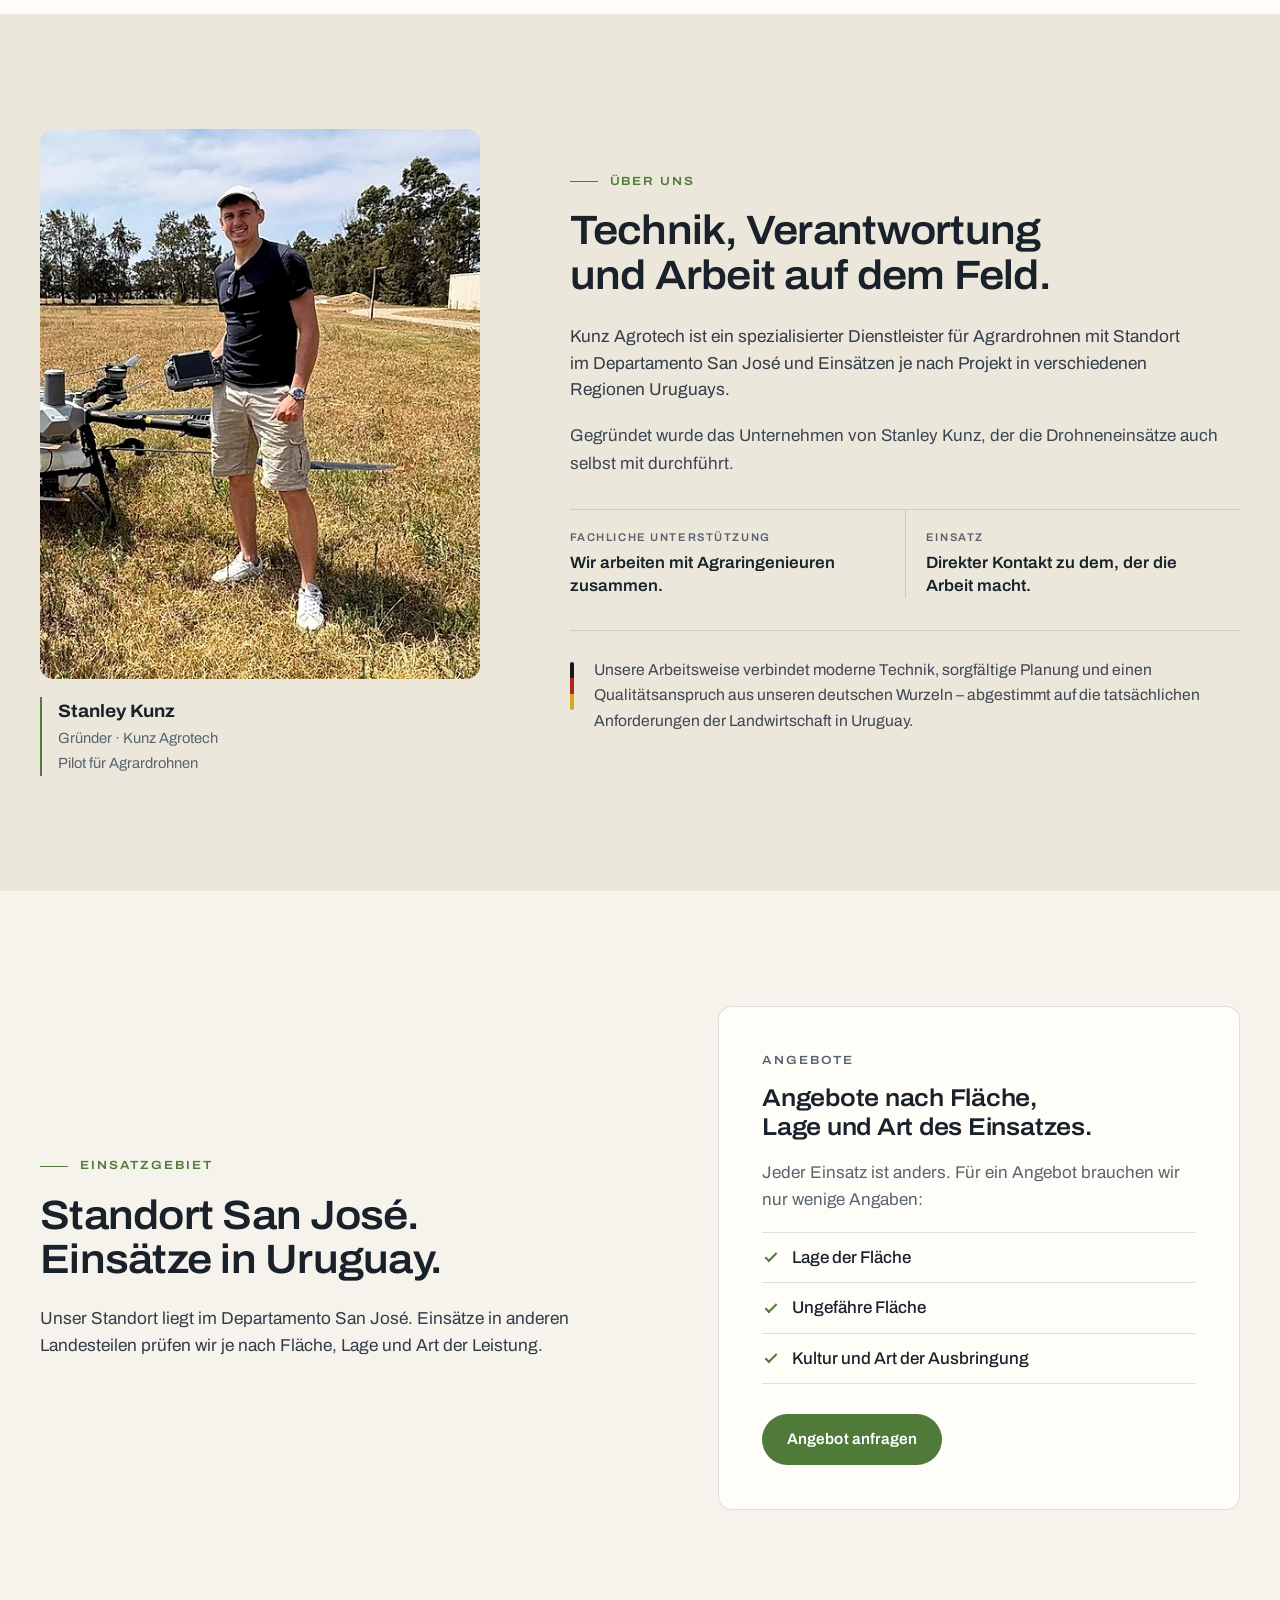
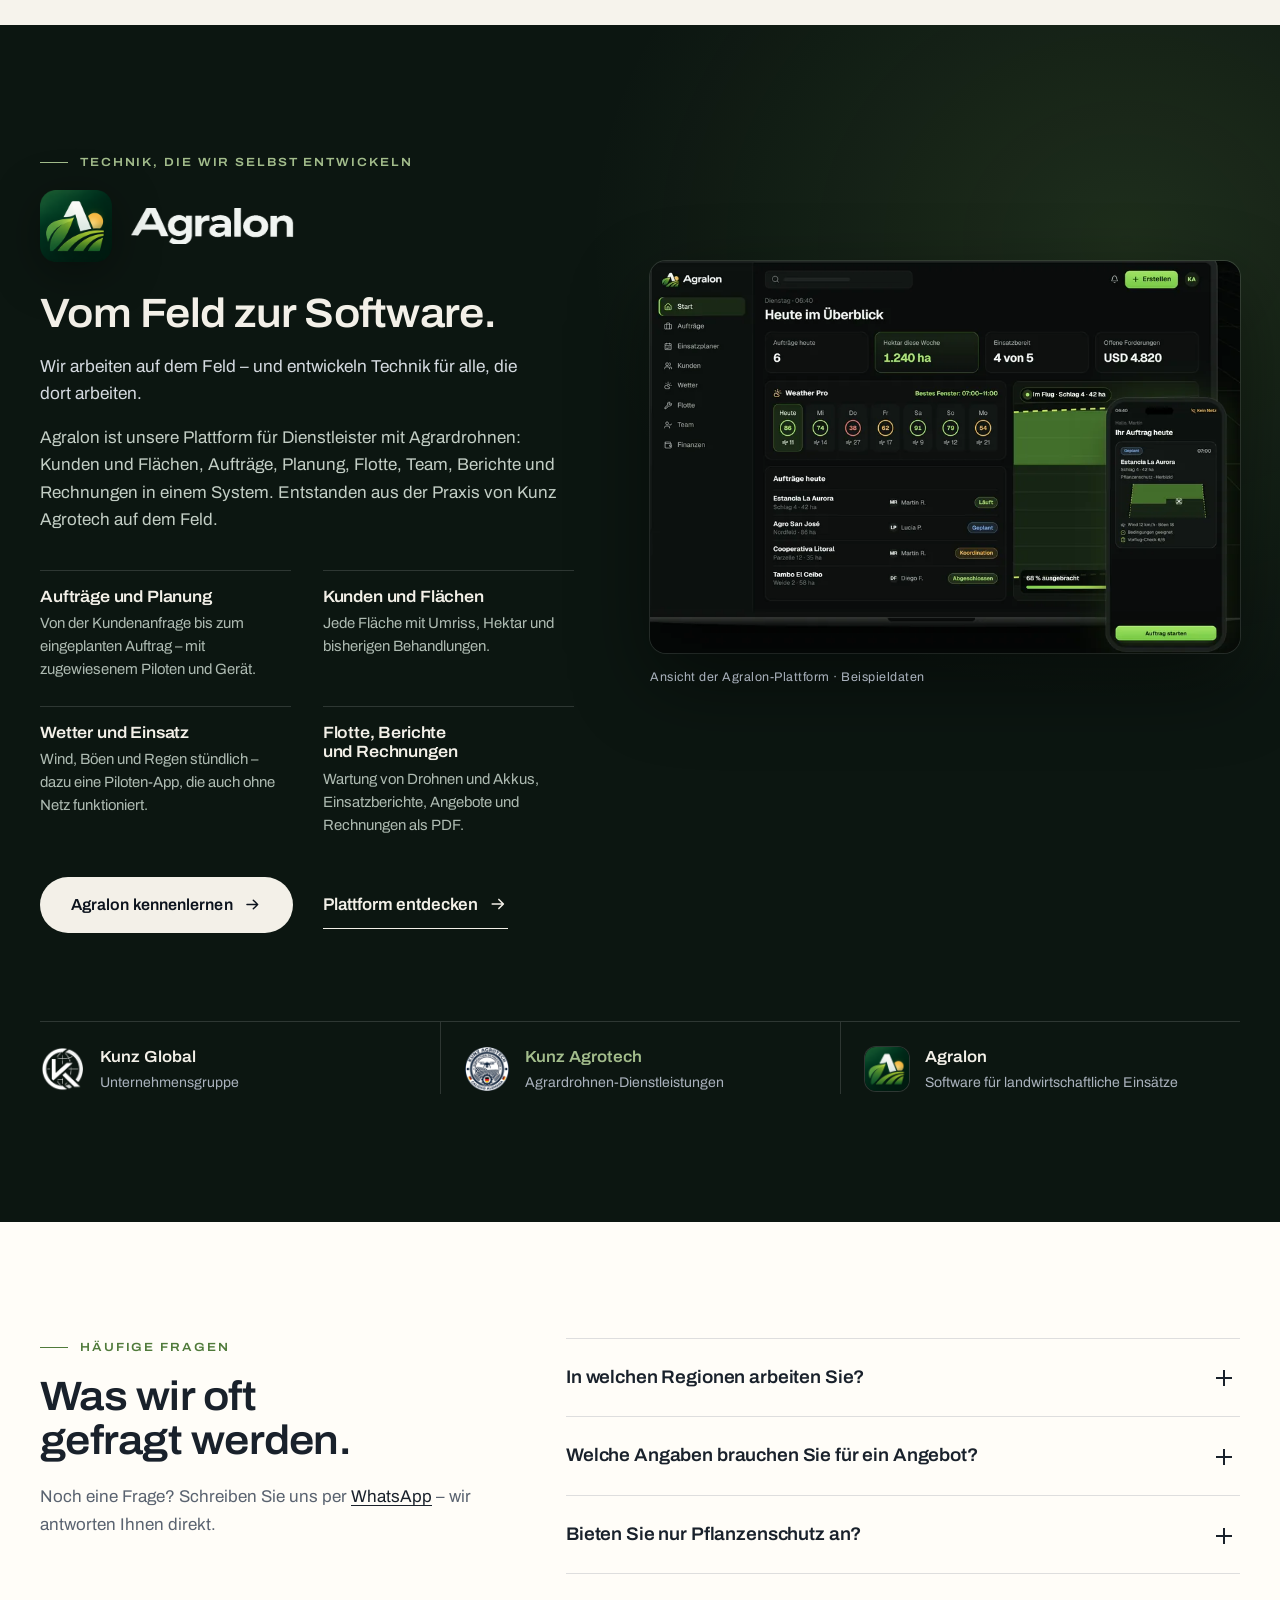
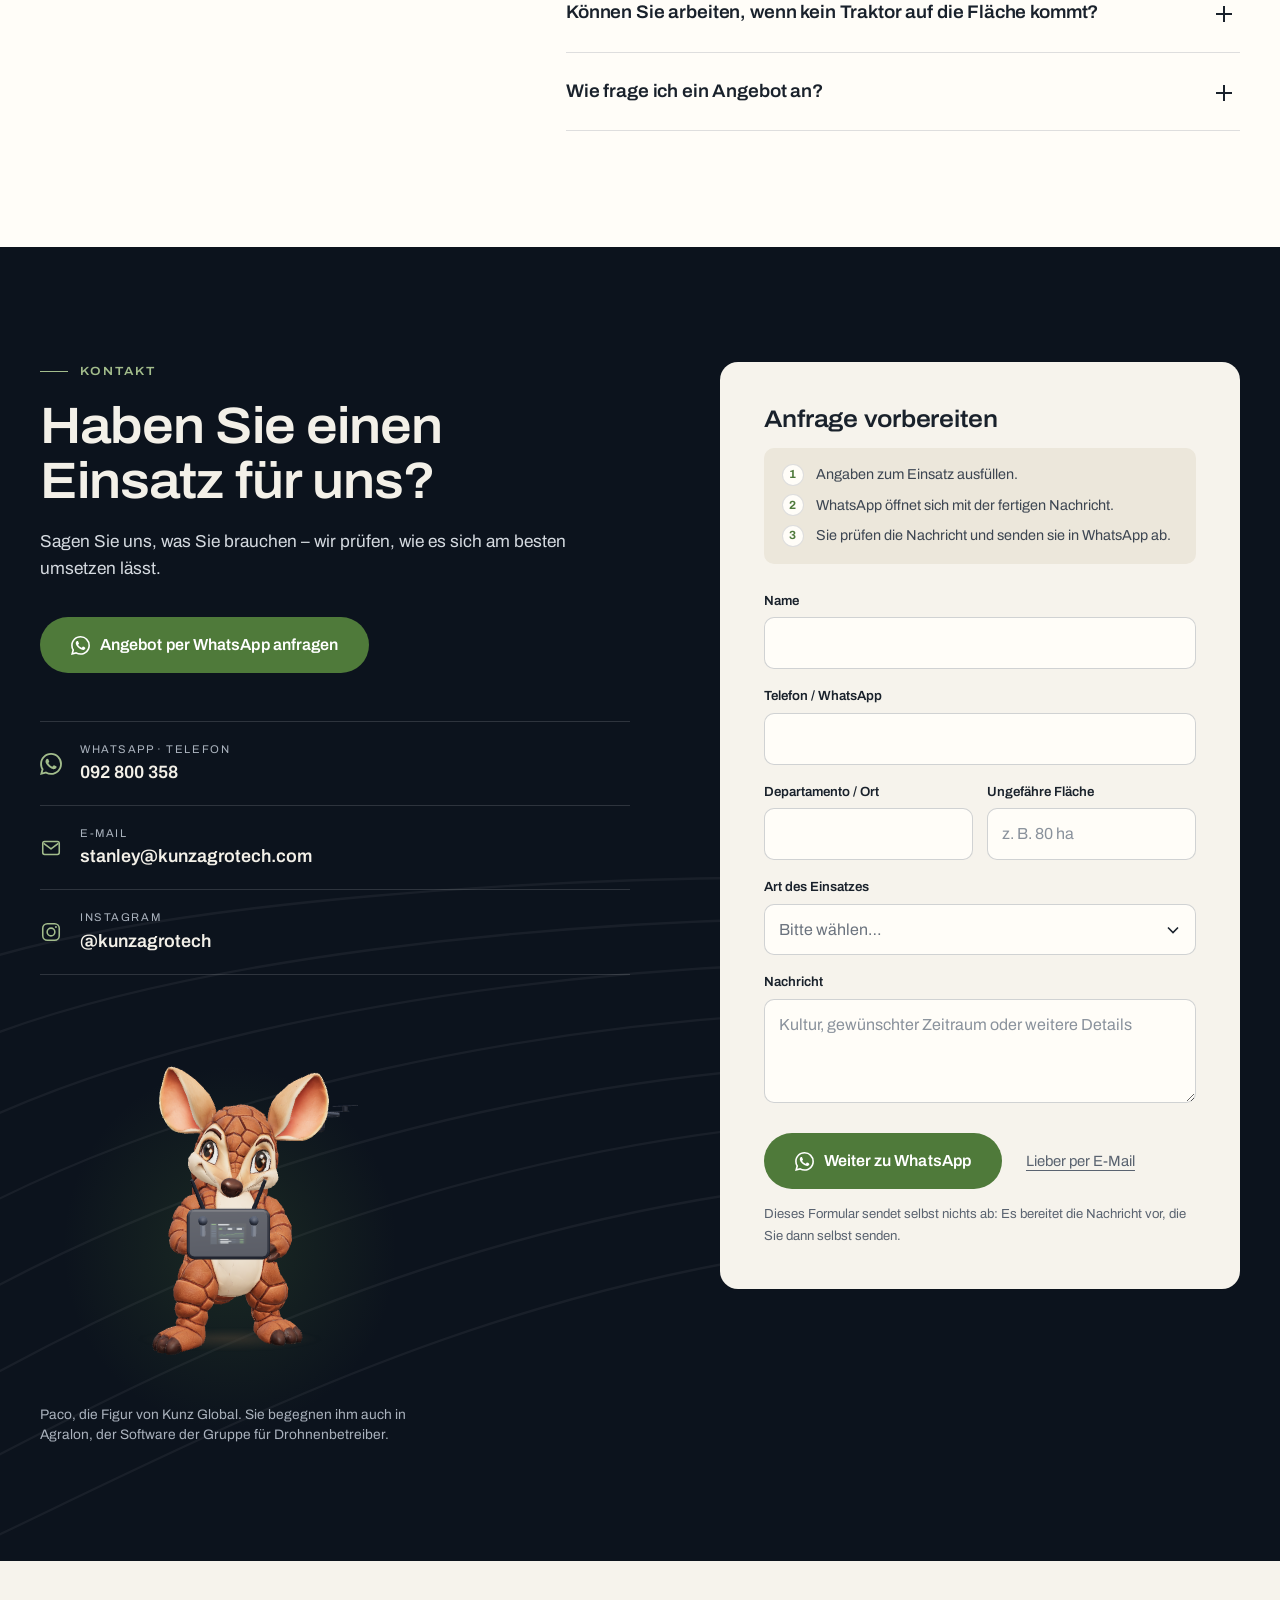
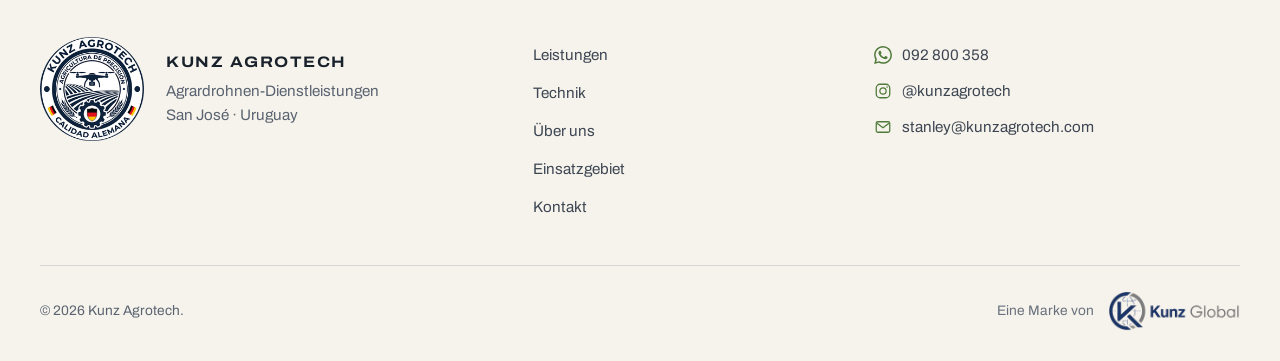
==== commit 52804b9a: "Paco, el personaje del grupo Kunz, en el bloque de contacto (3D con control de dron, imagen fija en " ====
--- a/de/index.html
+++ b/de/index.html
@@ -621,6 +621,13 @@
             <li><svg aria-hidden="true"><use href="#i-mail"/></svg><div><span>E-Mail</span><a href="mailto:stanley@kunzagrotech.com">stanley@kunzagrotech.com</a></div></li>
             <li><svg aria-hidden="true"><use href="#i-ig"/></svg><div><span>Instagram</span><a href="https://instagram.com/kunzagrotech" target="_blank" rel="noopener">@kunzagrotech</a></div></li>
           </ul>
+          <!-- Paco, el personaje del grupo Kunz: 3D con control de dron en escritorio (assets/paco, se carga solo al llegar aquí), imagen fija en el móvil -->
+          <figure class="contact__paco reveal">
+            <paco-3d src="../assets/paco/paco-base.glb" poster="../assets/paco/paco-kunz-agrotech.webp" props="controller,drone" accent="#4f7a3a" look="cursor" mobile="poster" wave="" alt="Paco, die Figur der Kunz-Gruppe, mit der Fernsteuerung einer Agrardrohne">
+              <img src="../assets/paco/paco-kunz-agrotech.webp" width="800" height="800" loading="lazy" decoding="async" alt="Paco, die Figur der Kunz-Gruppe, mit der Fernsteuerung einer Agrardrohne">
+            </paco-3d>
+            <figcaption>Paco, die Figur von Kunz Global. Sie begegnen ihm auch in Agralon, der Software der Gruppe für Drohnenbetreiber.</figcaption>
+          </figure>
         </div>
 
         <div class="form-card reveal">
--- a/assets/css/site.css
+++ b/assets/css/site.css
@@ -536,3 +536,11 @@
   .header, .wa-float, .burger { display: none; }
   .js .reveal { opacity: 1; transform: none; }
 }
+
+/* ---------- Paco (personaje del grupo Kunz) en el contacto ---------- */
+.contact__paco { position: relative; max-width: 380px; margin: 40px 0 0; }
+.contact__paco::before { content: ""; position: absolute; inset: 12% 6% 4%; border-radius: 50%; background: radial-gradient(closest-side, rgba(79, 122, 58, 0.22), rgba(79, 122, 58, 0)); pointer-events: none; }
+paco-3d { position: relative; display: block; width: 100%; aspect-ratio: 1 / 1; }
+paco-3d > img { display: block; width: 100%; height: 100%; object-fit: contain; object-position: center bottom; }
+.contact__paco figcaption { margin-top: 10px; font-size: 0.86rem; line-height: 1.5; color: var(--on-dark-muted); }
+@media (max-width: 900px) { .contact__paco { max-width: 240px; margin-top: 32px; } }
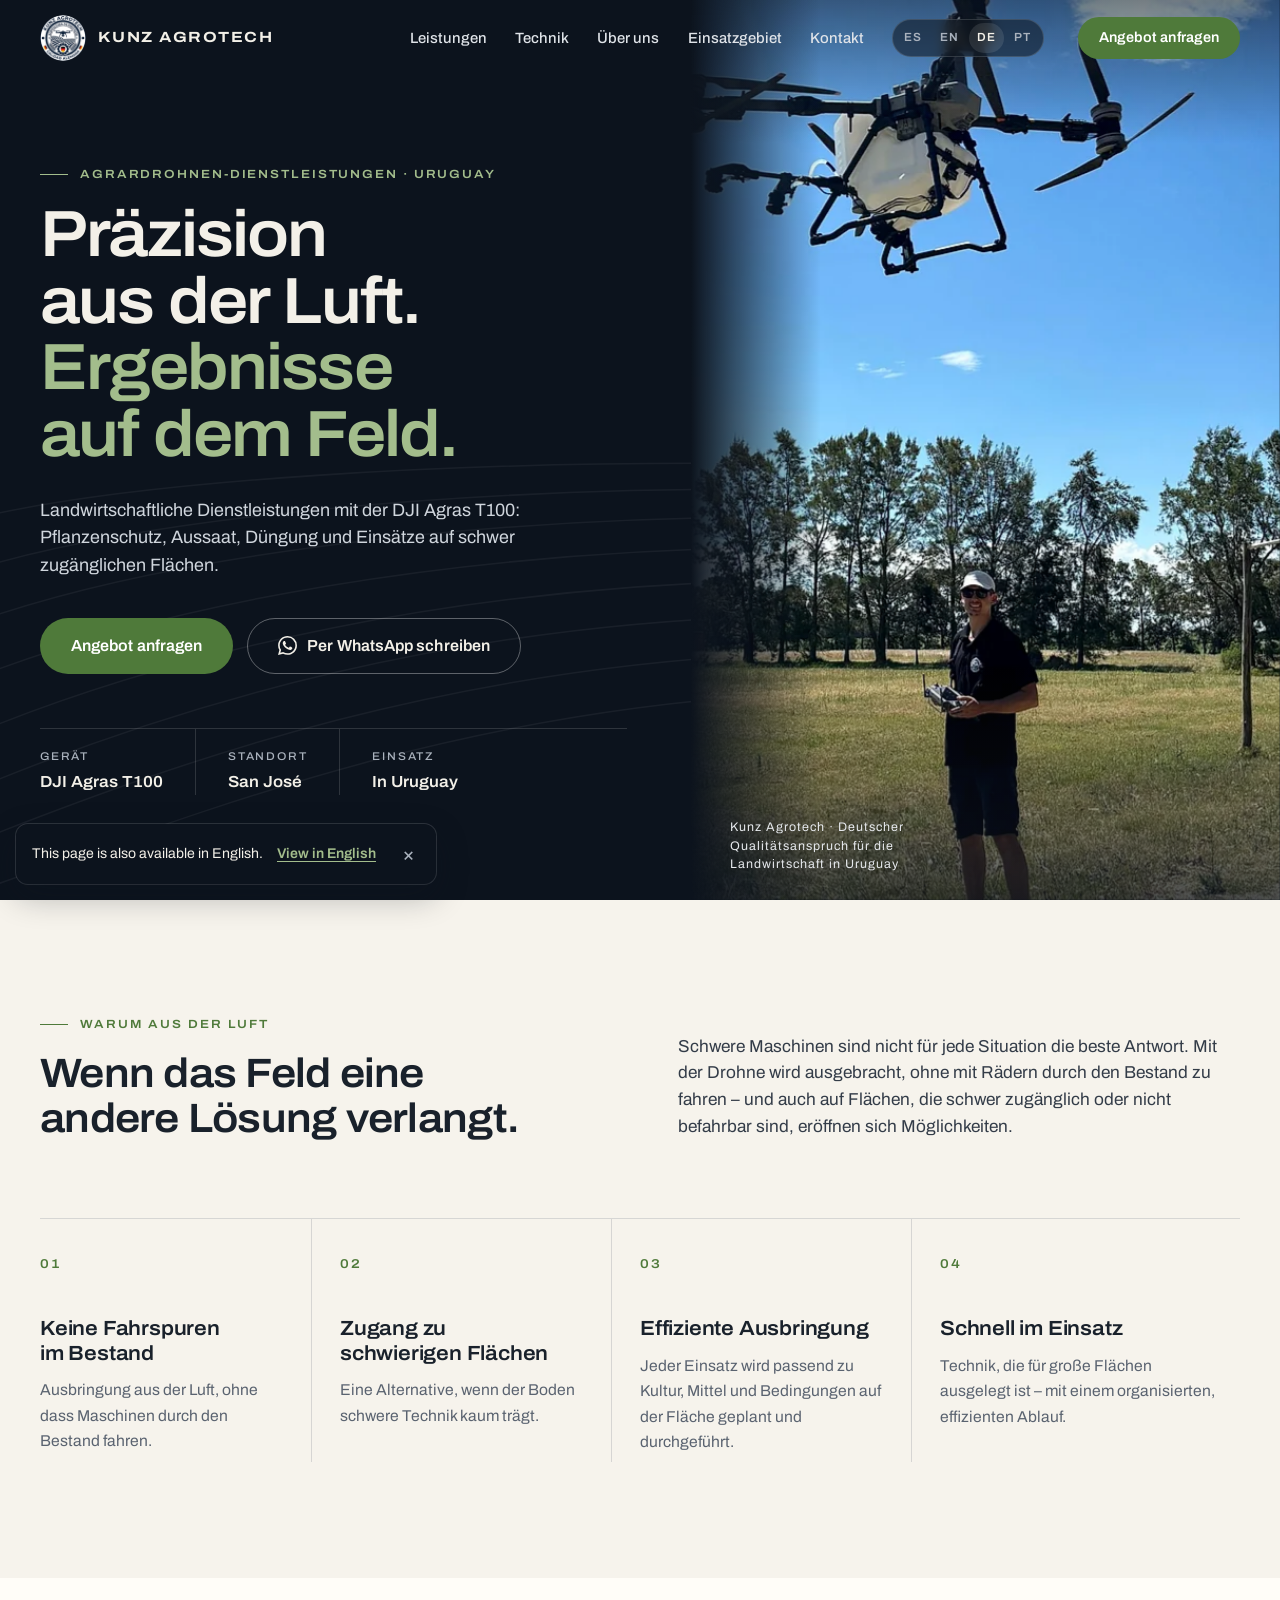
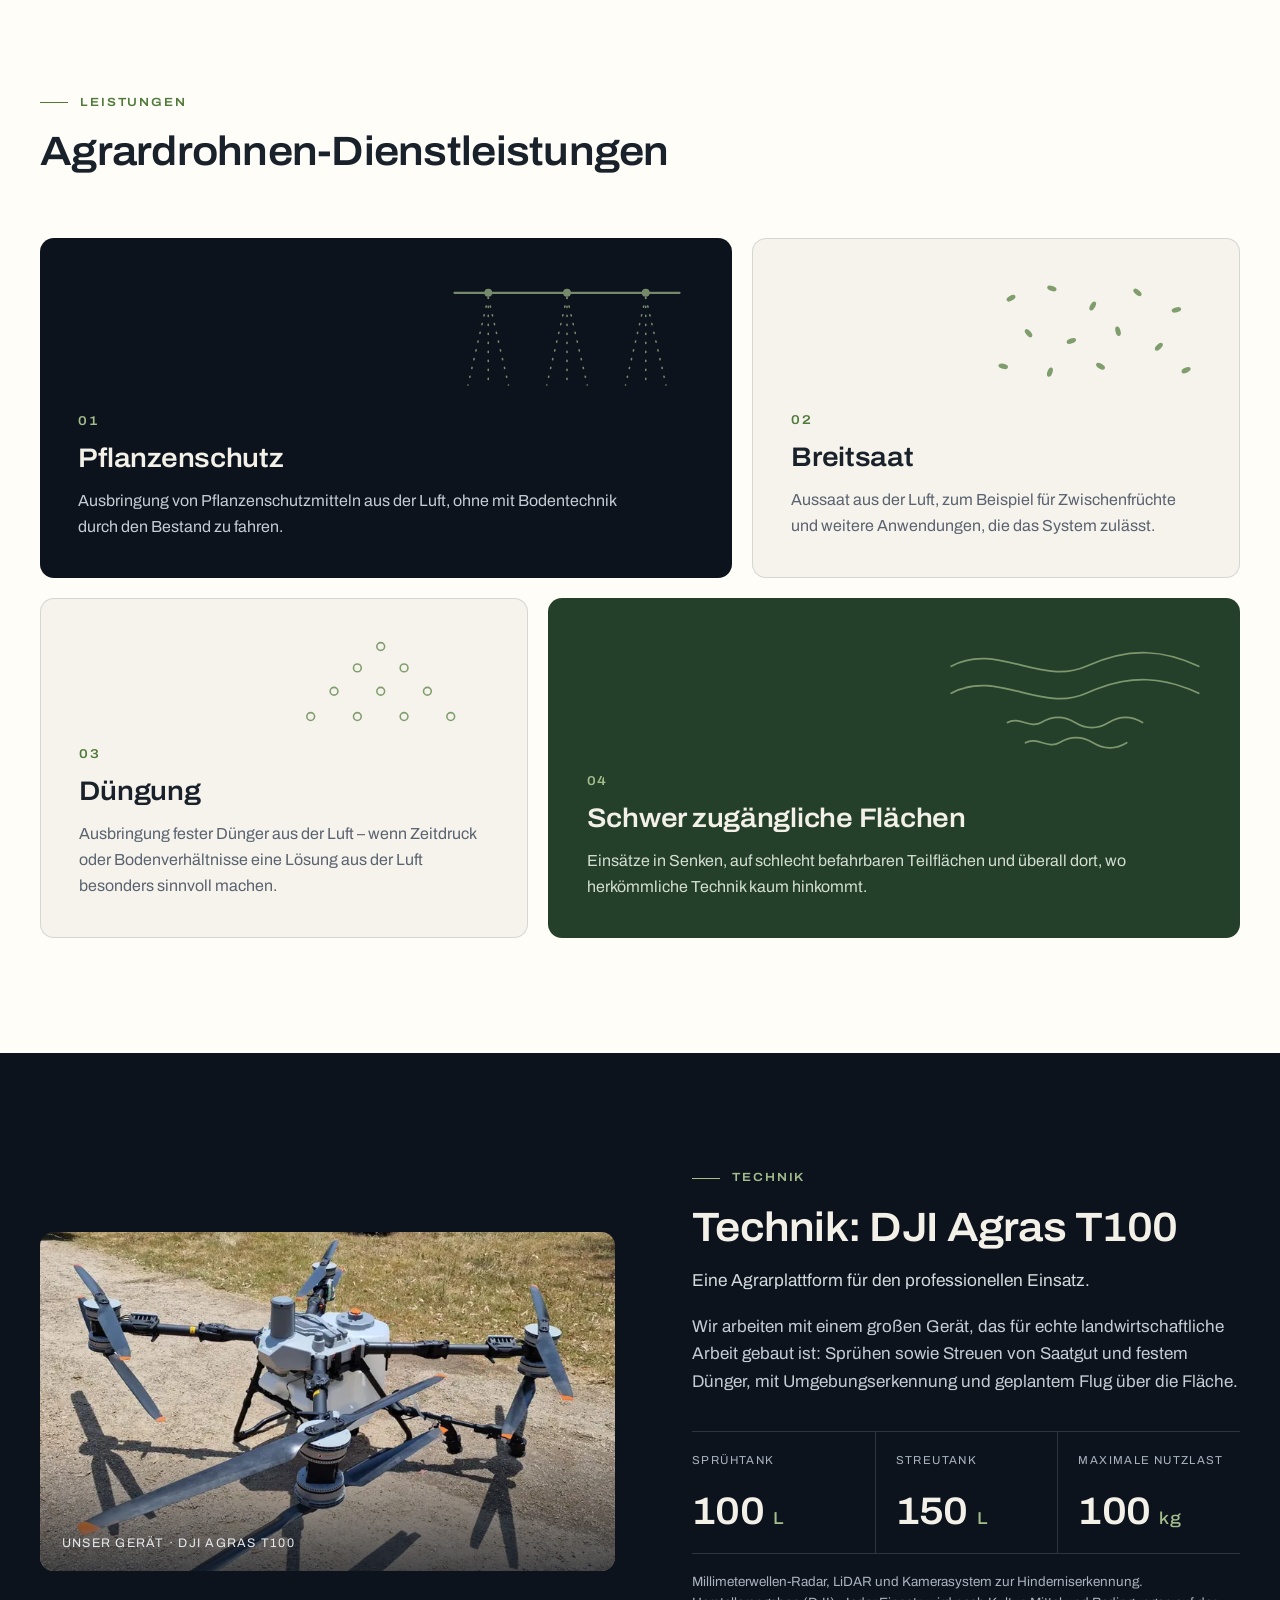
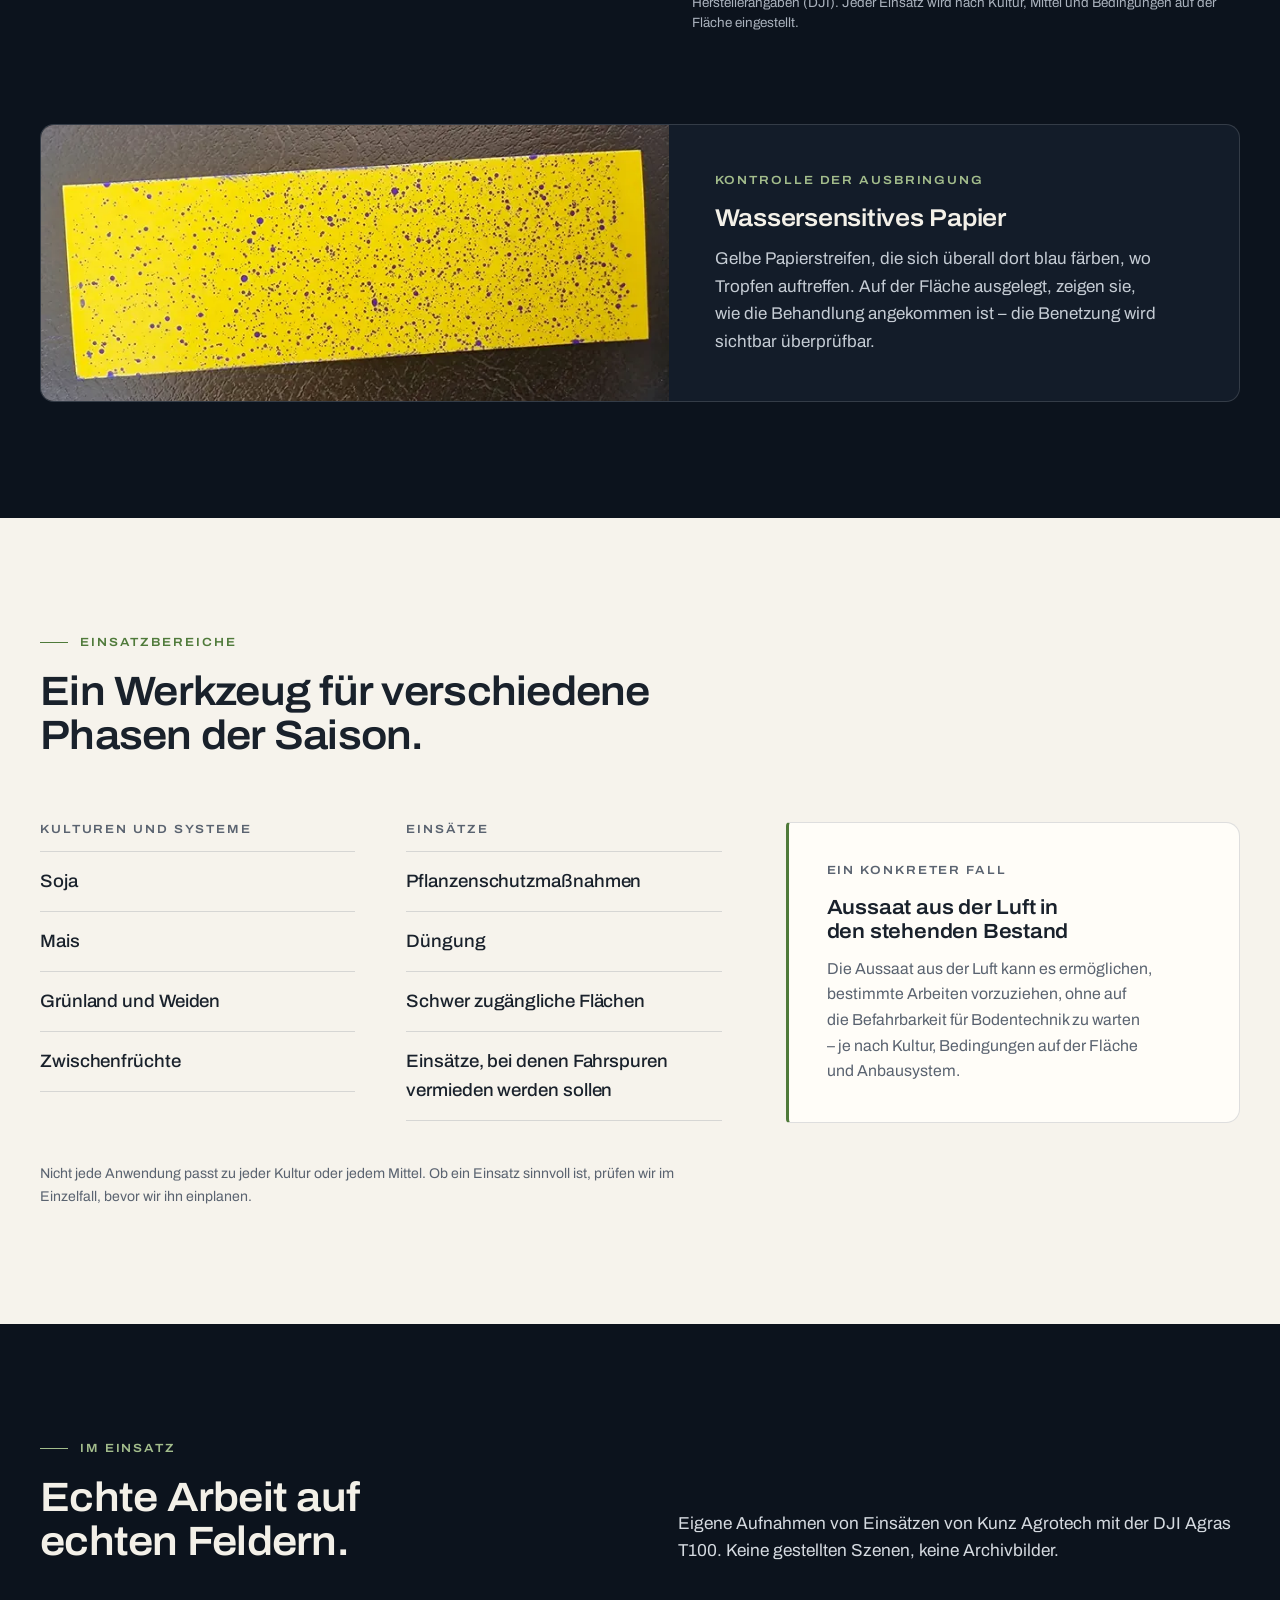
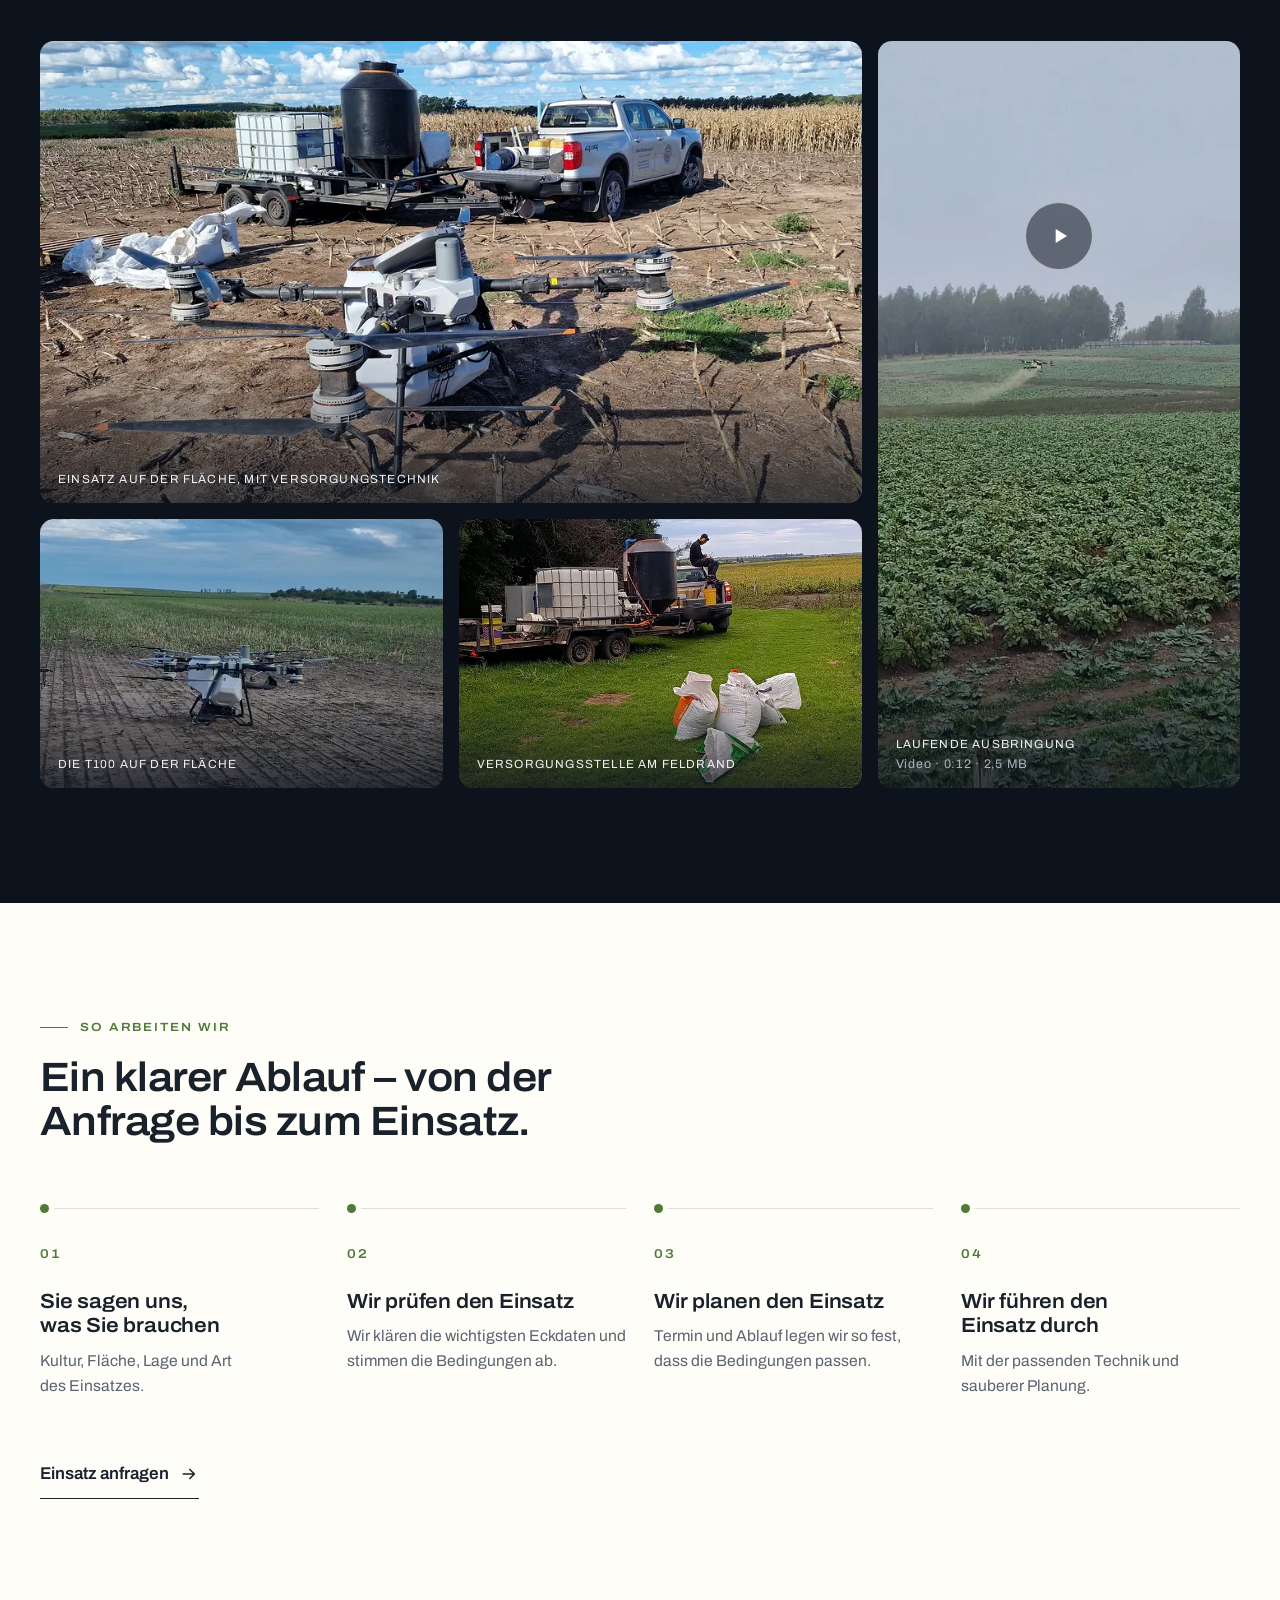
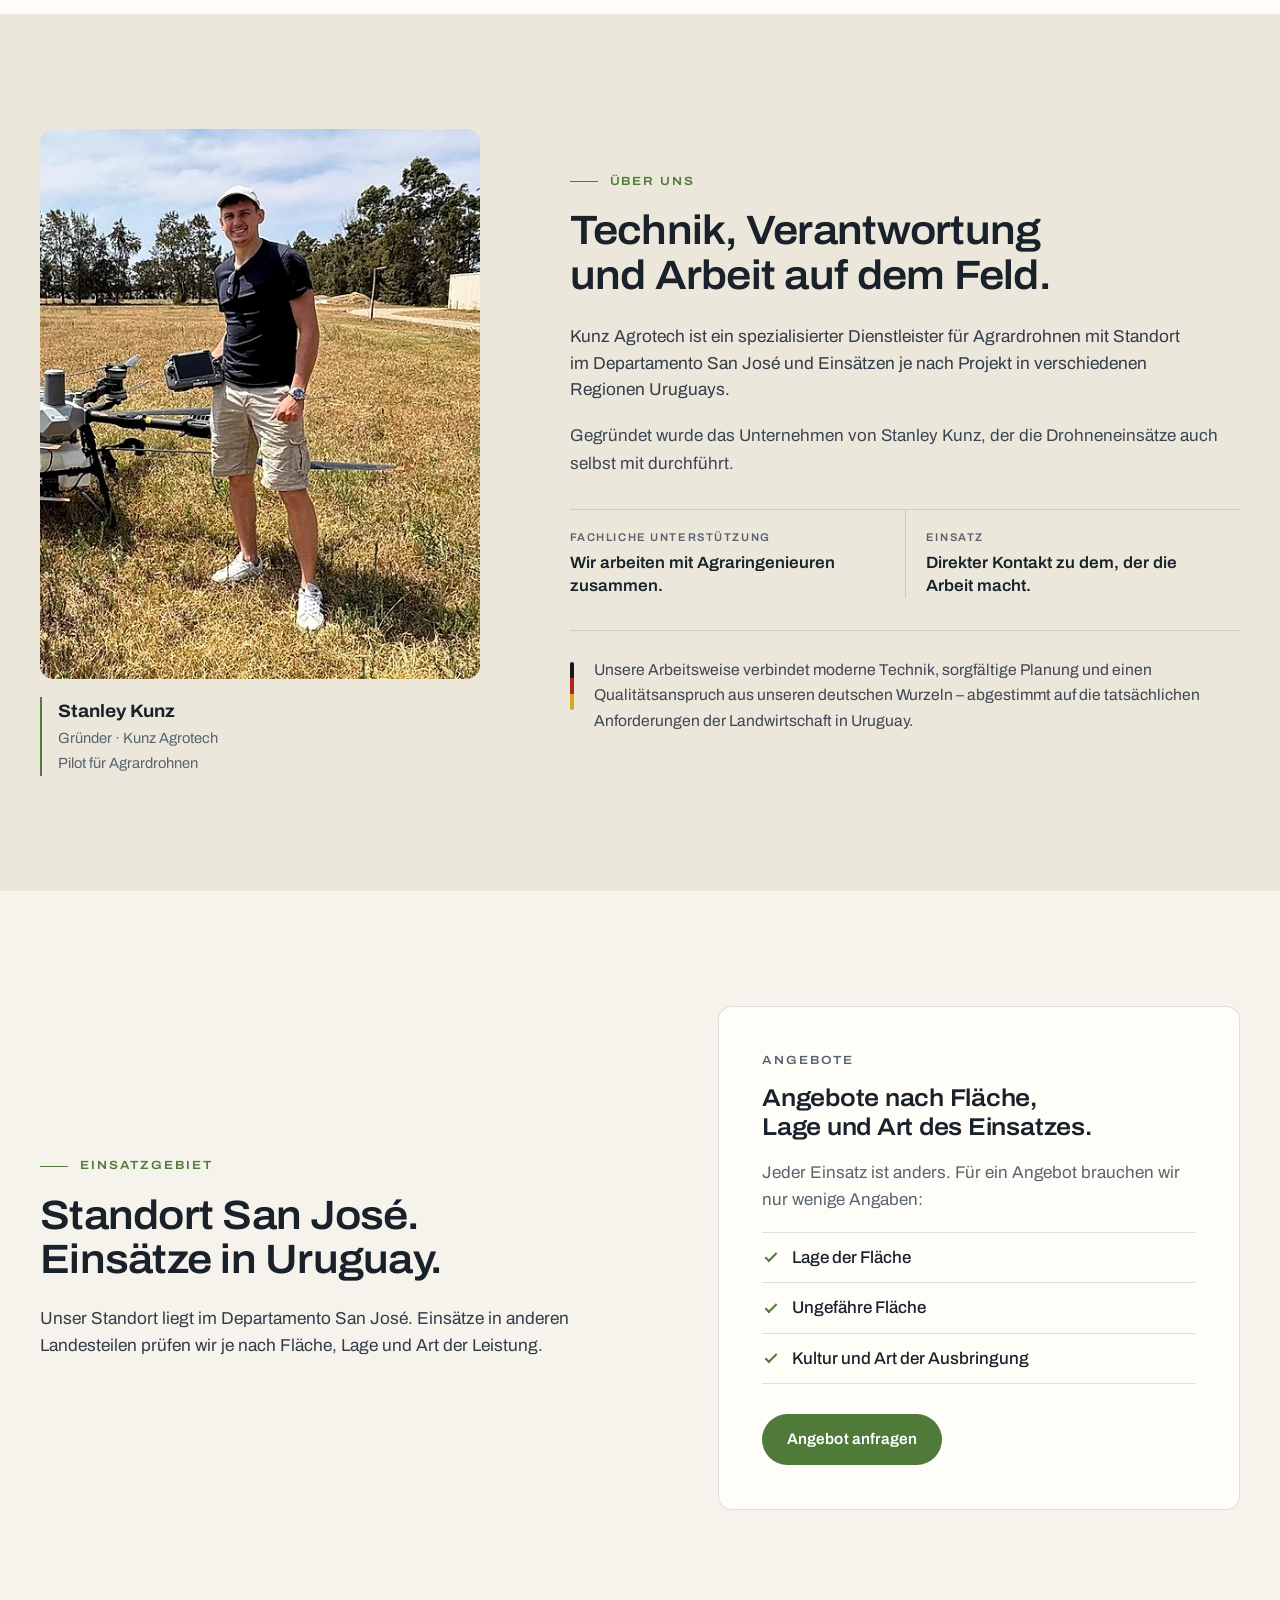
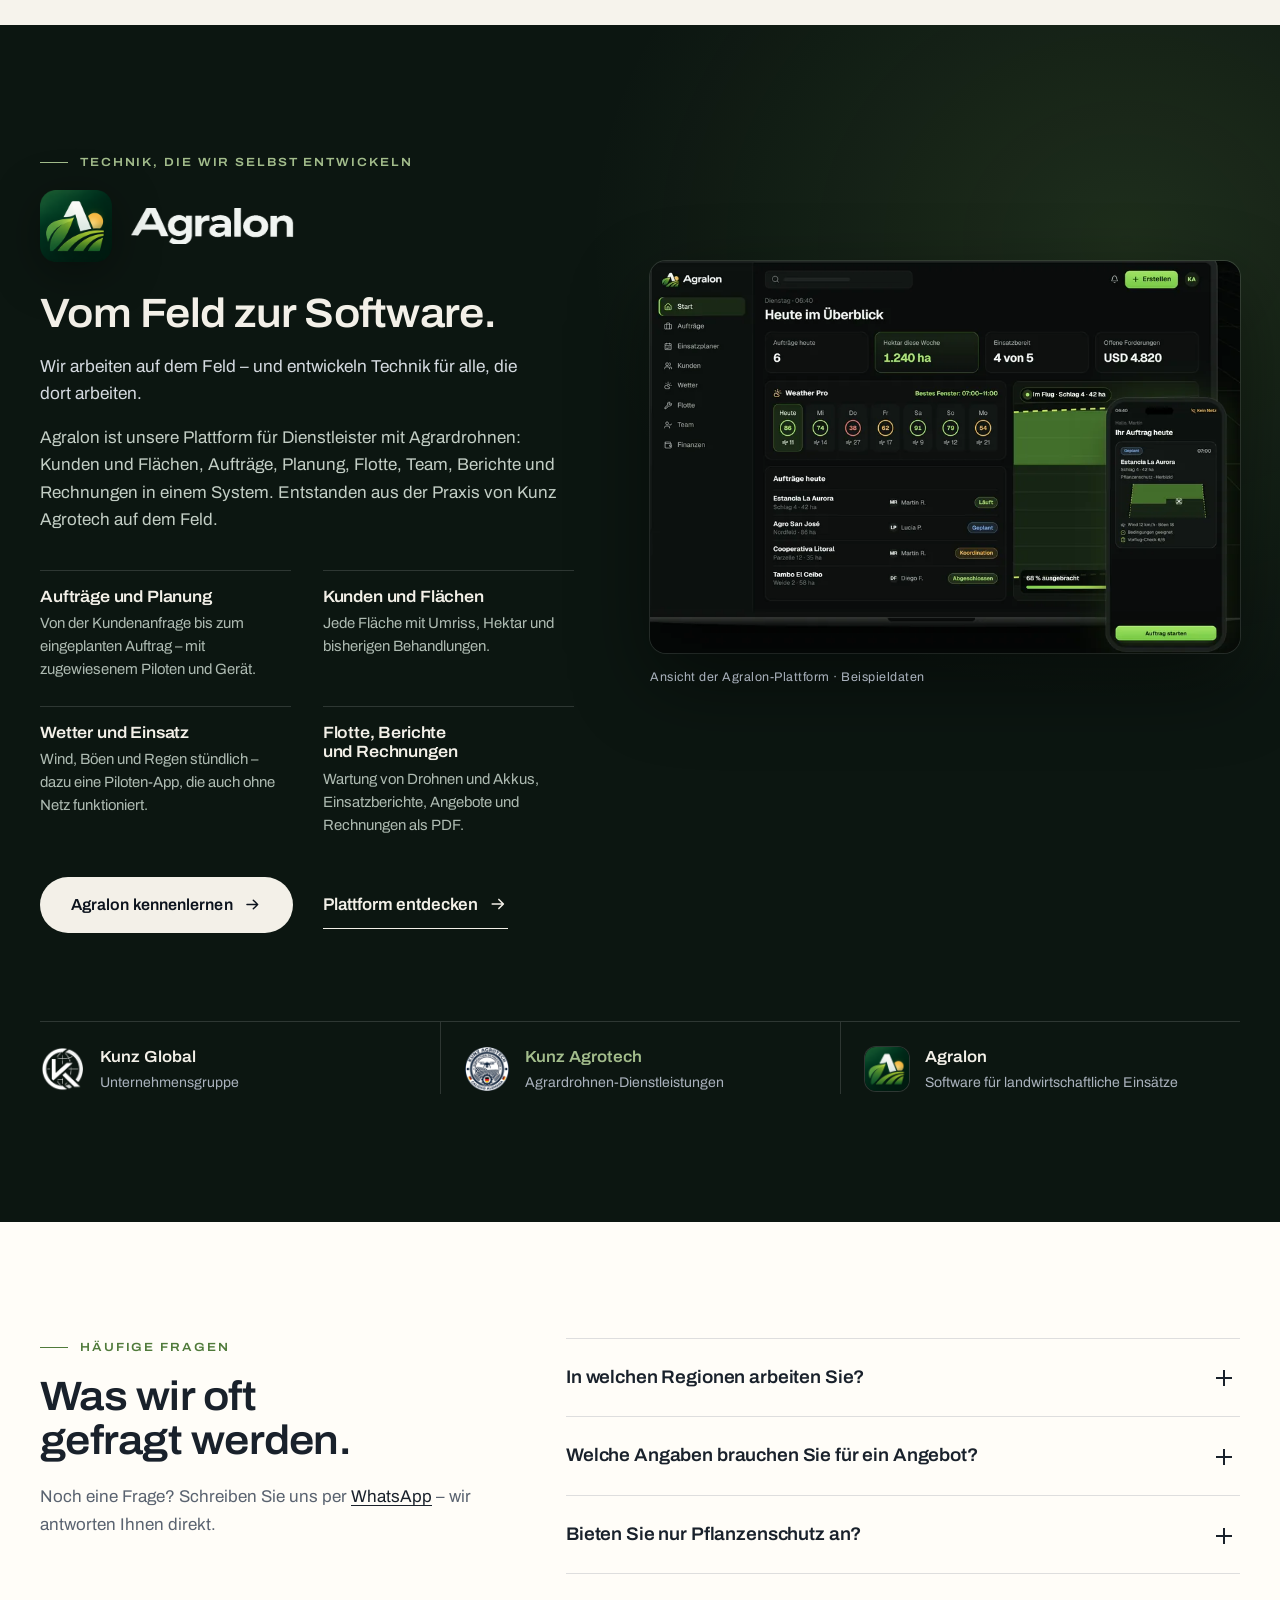
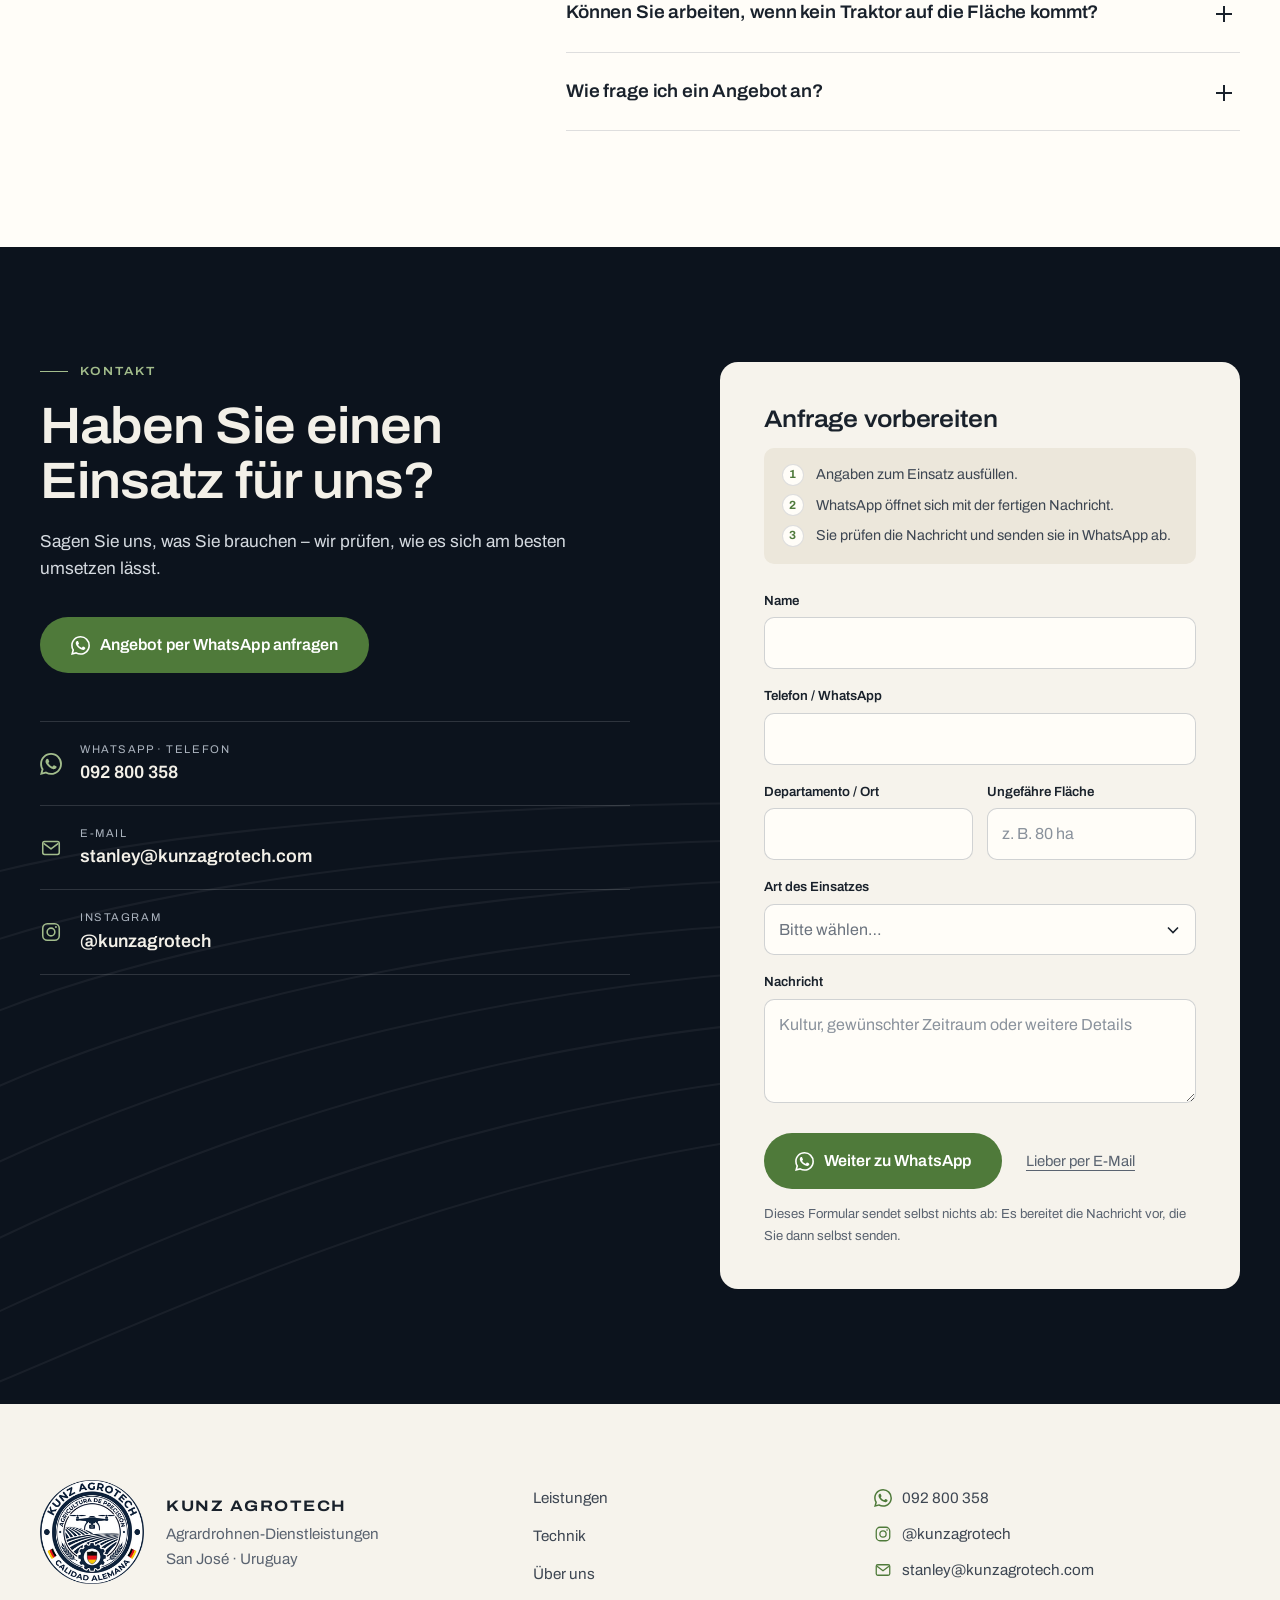
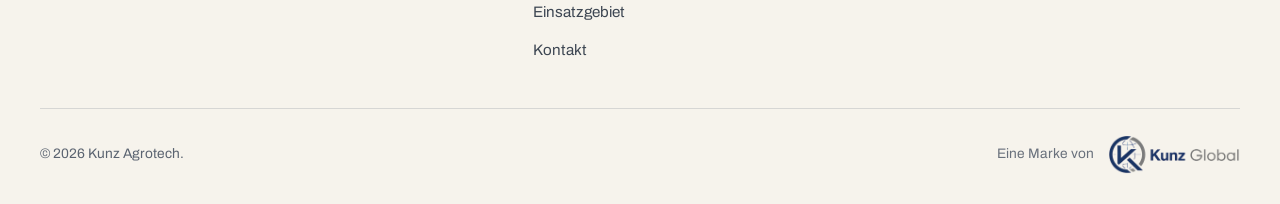
==== commit 01f38e80: "Revert the Paco integration (the character will be rebuilt from the new BASE PACO reference; the rev" ====
--- a/de/index.html
+++ b/de/index.html
@@ -621,13 +621,6 @@
             <li><svg aria-hidden="true"><use href="#i-mail"/></svg><div><span>E-Mail</span><a href="mailto:stanley@kunzagrotech.com">stanley@kunzagrotech.com</a></div></li>
             <li><svg aria-hidden="true"><use href="#i-ig"/></svg><div><span>Instagram</span><a href="https://instagram.com/kunzagrotech" target="_blank" rel="noopener">@kunzagrotech</a></div></li>
           </ul>
-          <!-- Paco, el personaje del grupo Kunz: 3D con control de dron en escritorio (assets/paco, se carga solo al llegar aquí), imagen fija en el móvil -->
-          <figure class="contact__paco reveal">
-            <paco-3d src="../assets/paco/paco-base.glb" poster="../assets/paco/paco-kunz-agrotech.webp" props="controller,drone" accent="#4f7a3a" look="cursor" mobile="poster" wave="" alt="Paco, die Figur der Kunz-Gruppe, mit der Fernsteuerung einer Agrardrohne">
-              <img src="../assets/paco/paco-kunz-agrotech.webp" width="800" height="800" loading="lazy" decoding="async" alt="Paco, die Figur der Kunz-Gruppe, mit der Fernsteuerung einer Agrardrohne">
-            </paco-3d>
-            <figcaption>Paco, die Figur von Kunz Global. Sie begegnen ihm auch in Agralon, der Software der Gruppe für Drohnenbetreiber.</figcaption>
-          </figure>
         </div>
 
         <div class="form-card reveal">
--- a/assets/css/site.css
+++ b/assets/css/site.css
@@ -536,11 +536,3 @@
   .header, .wa-float, .burger { display: none; }
   .js .reveal { opacity: 1; transform: none; }
 }
-
-/* ---------- Paco (personaje del grupo Kunz) en el contacto ---------- */
-.contact__paco { position: relative; max-width: 380px; margin: 40px 0 0; }
-.contact__paco::before { content: ""; position: absolute; inset: 12% 6% 4%; border-radius: 50%; background: radial-gradient(closest-side, rgba(79, 122, 58, 0.22), rgba(79, 122, 58, 0)); pointer-events: none; }
-paco-3d { position: relative; display: block; width: 100%; aspect-ratio: 1 / 1; }
-paco-3d > img { display: block; width: 100%; height: 100%; object-fit: contain; object-position: center bottom; }
-.contact__paco figcaption { margin-top: 10px; font-size: 0.86rem; line-height: 1.5; color: var(--on-dark-muted); }
-@media (max-width: 900px) { .contact__paco { max-width: 240px; margin-top: 32px; } }
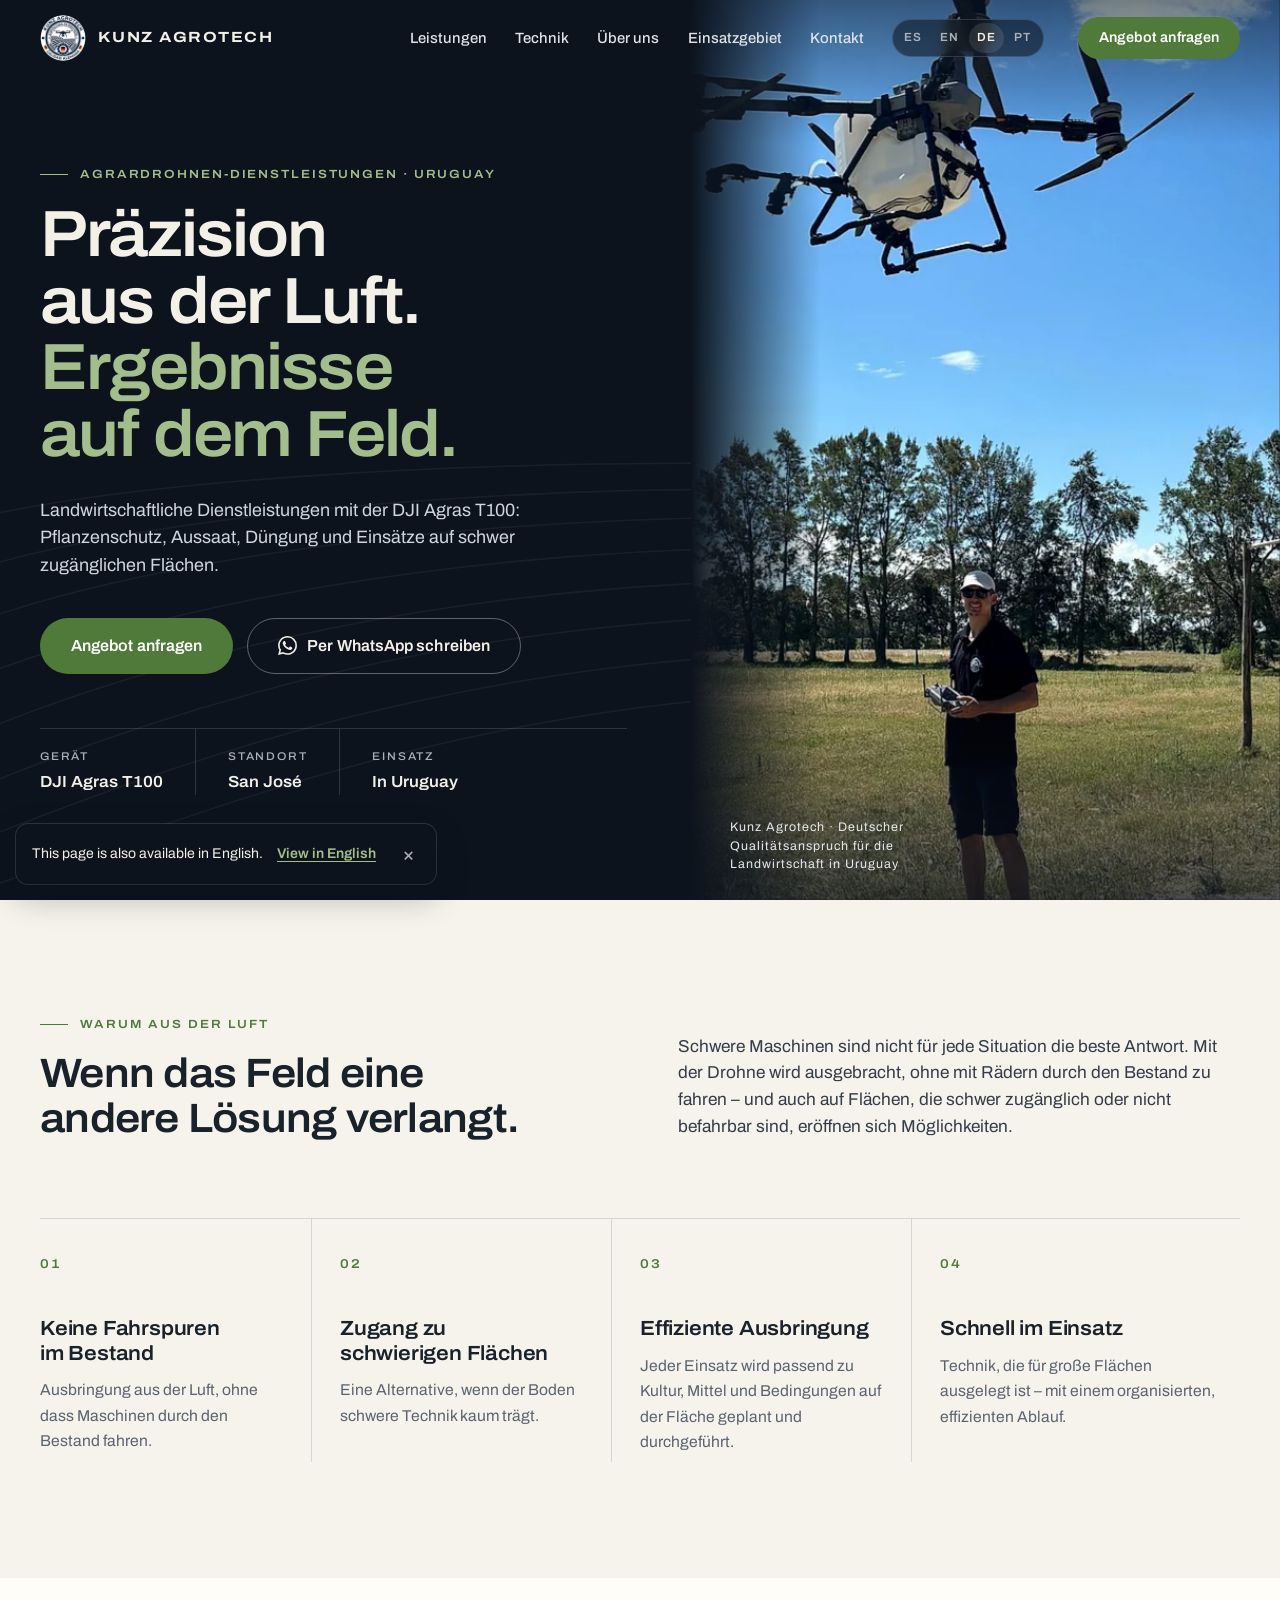
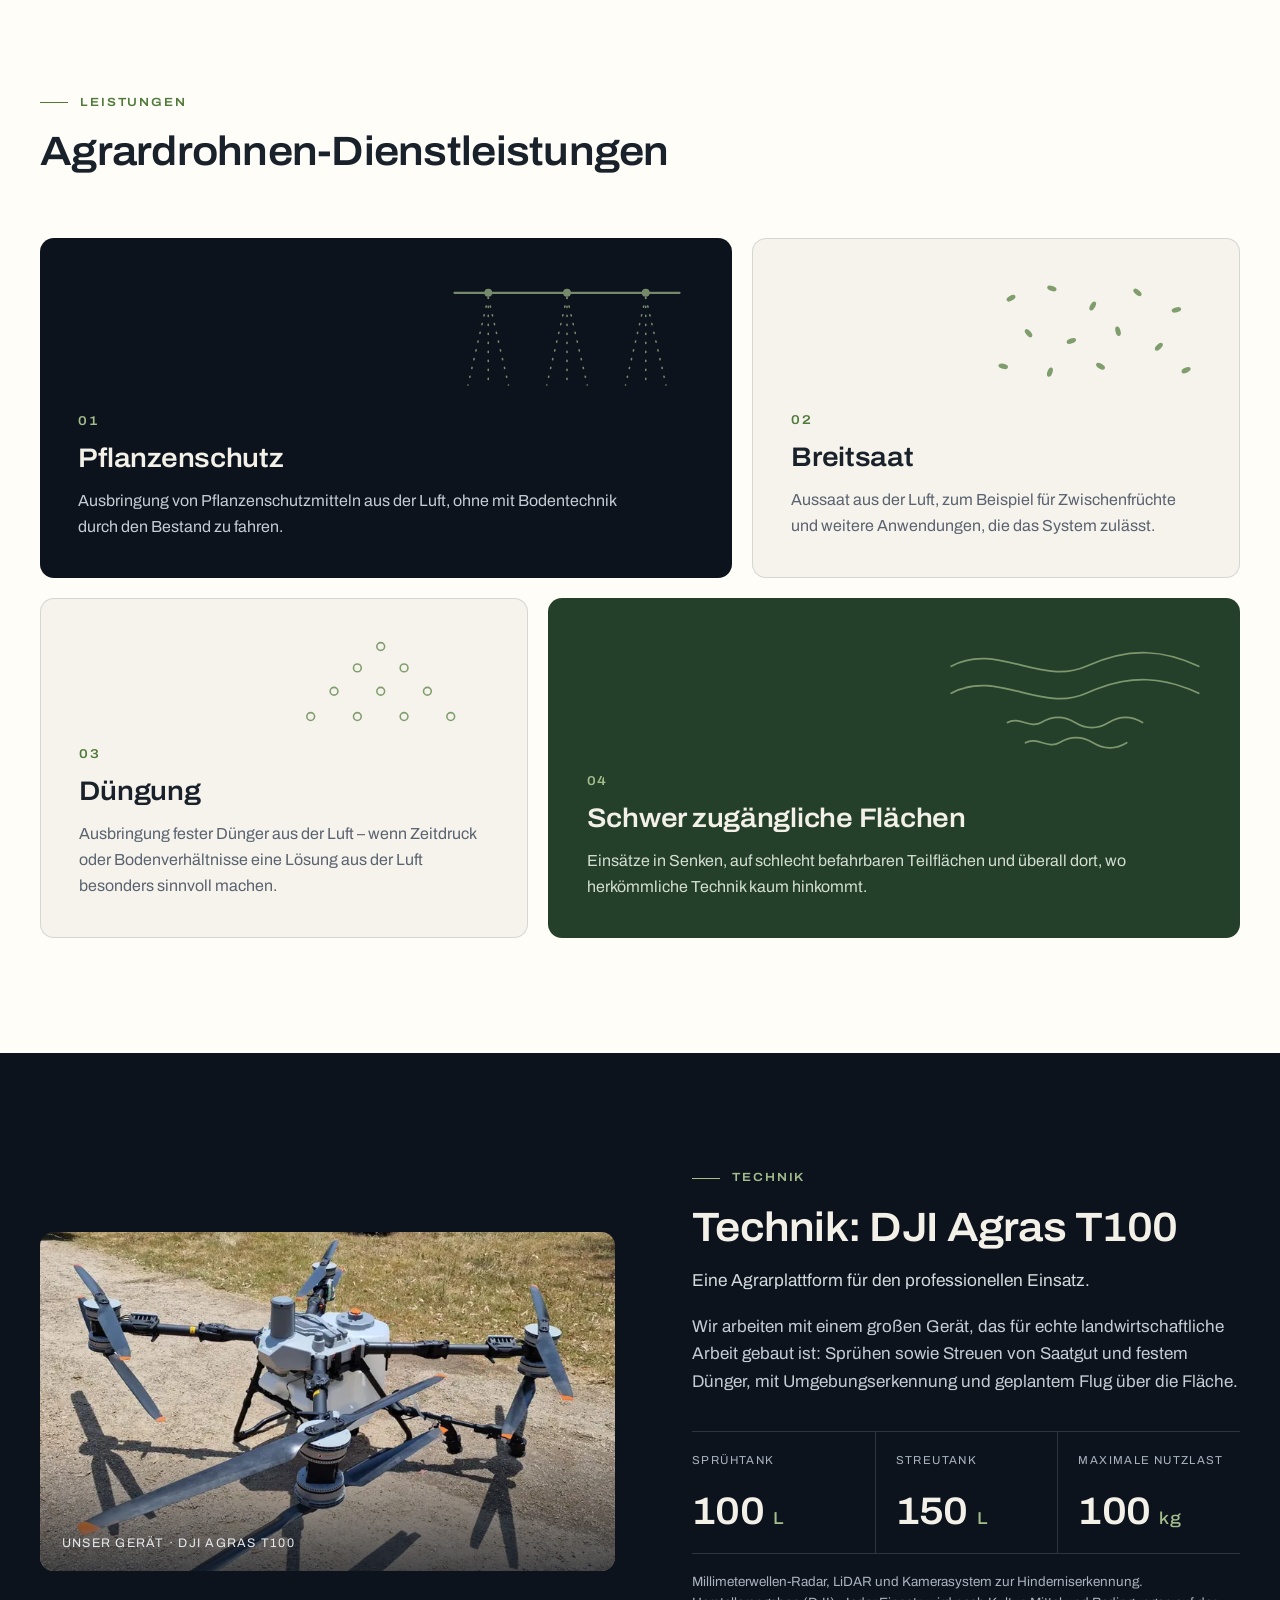
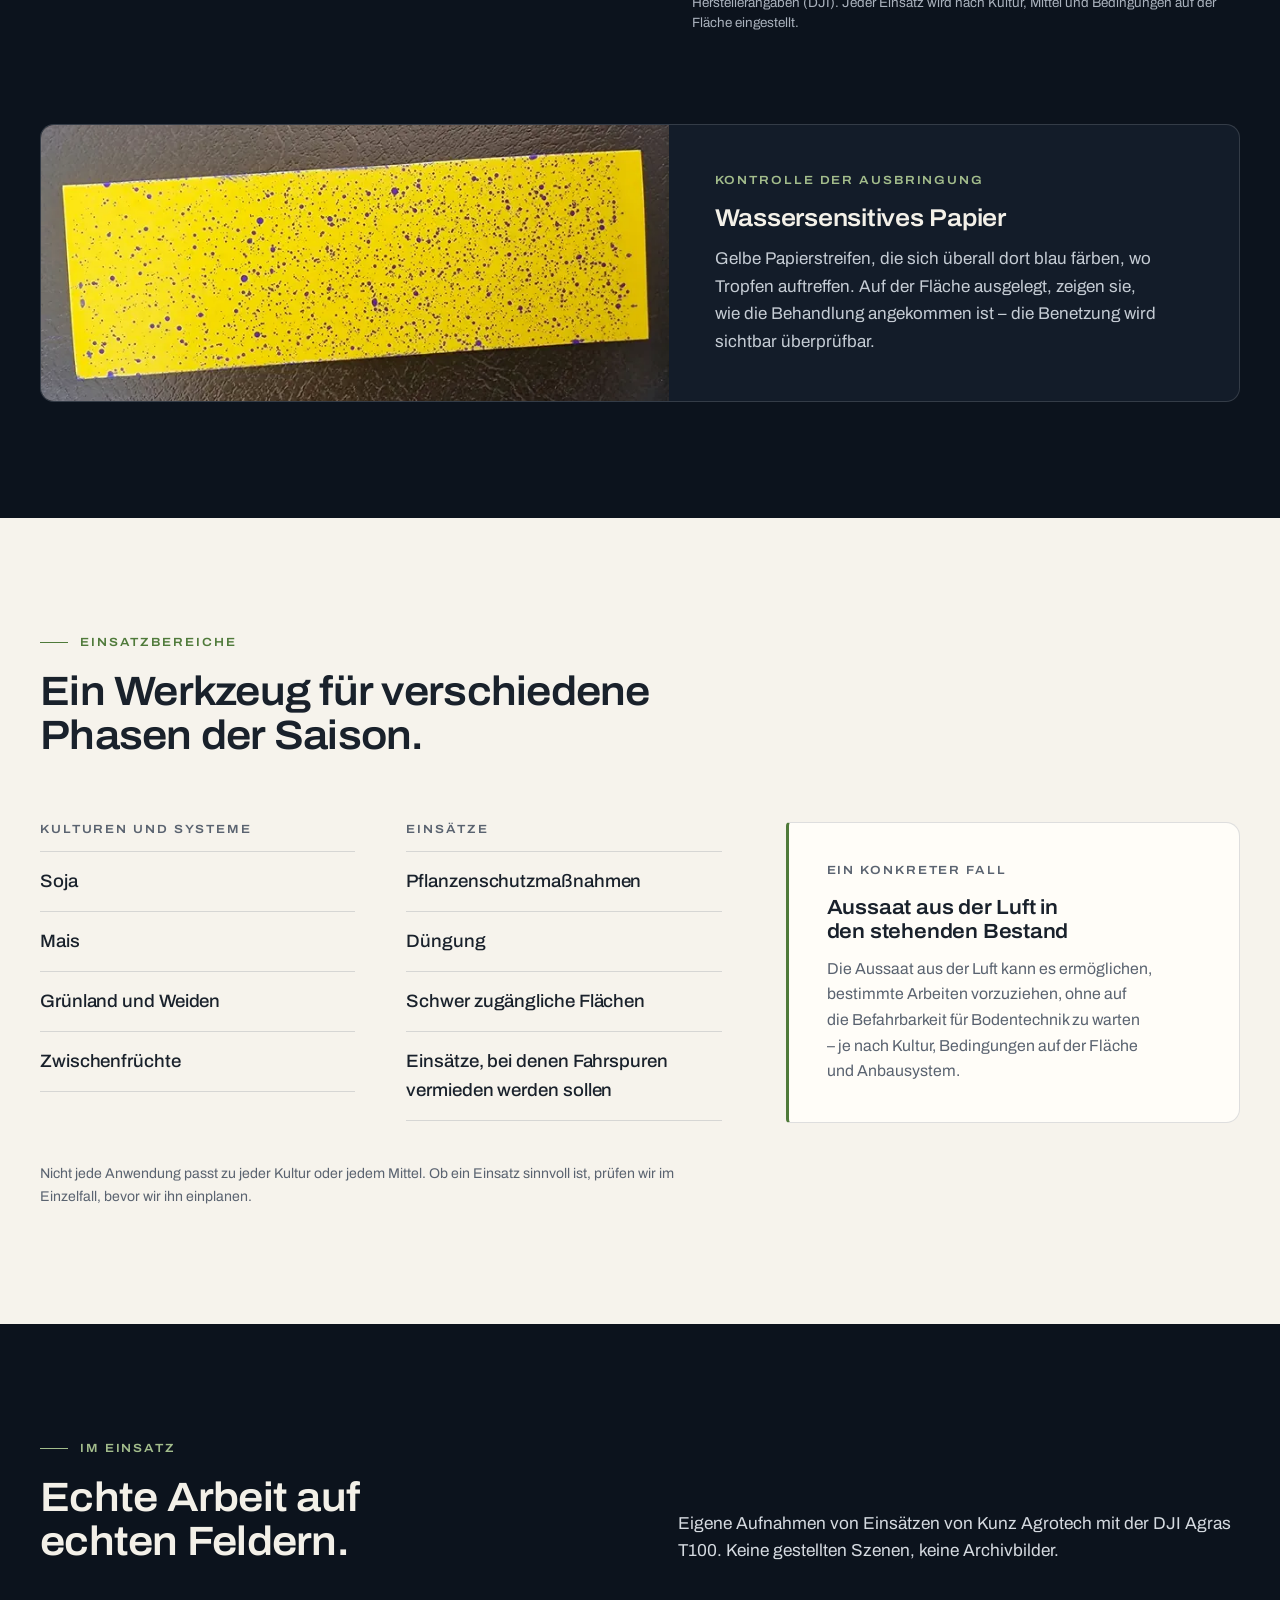
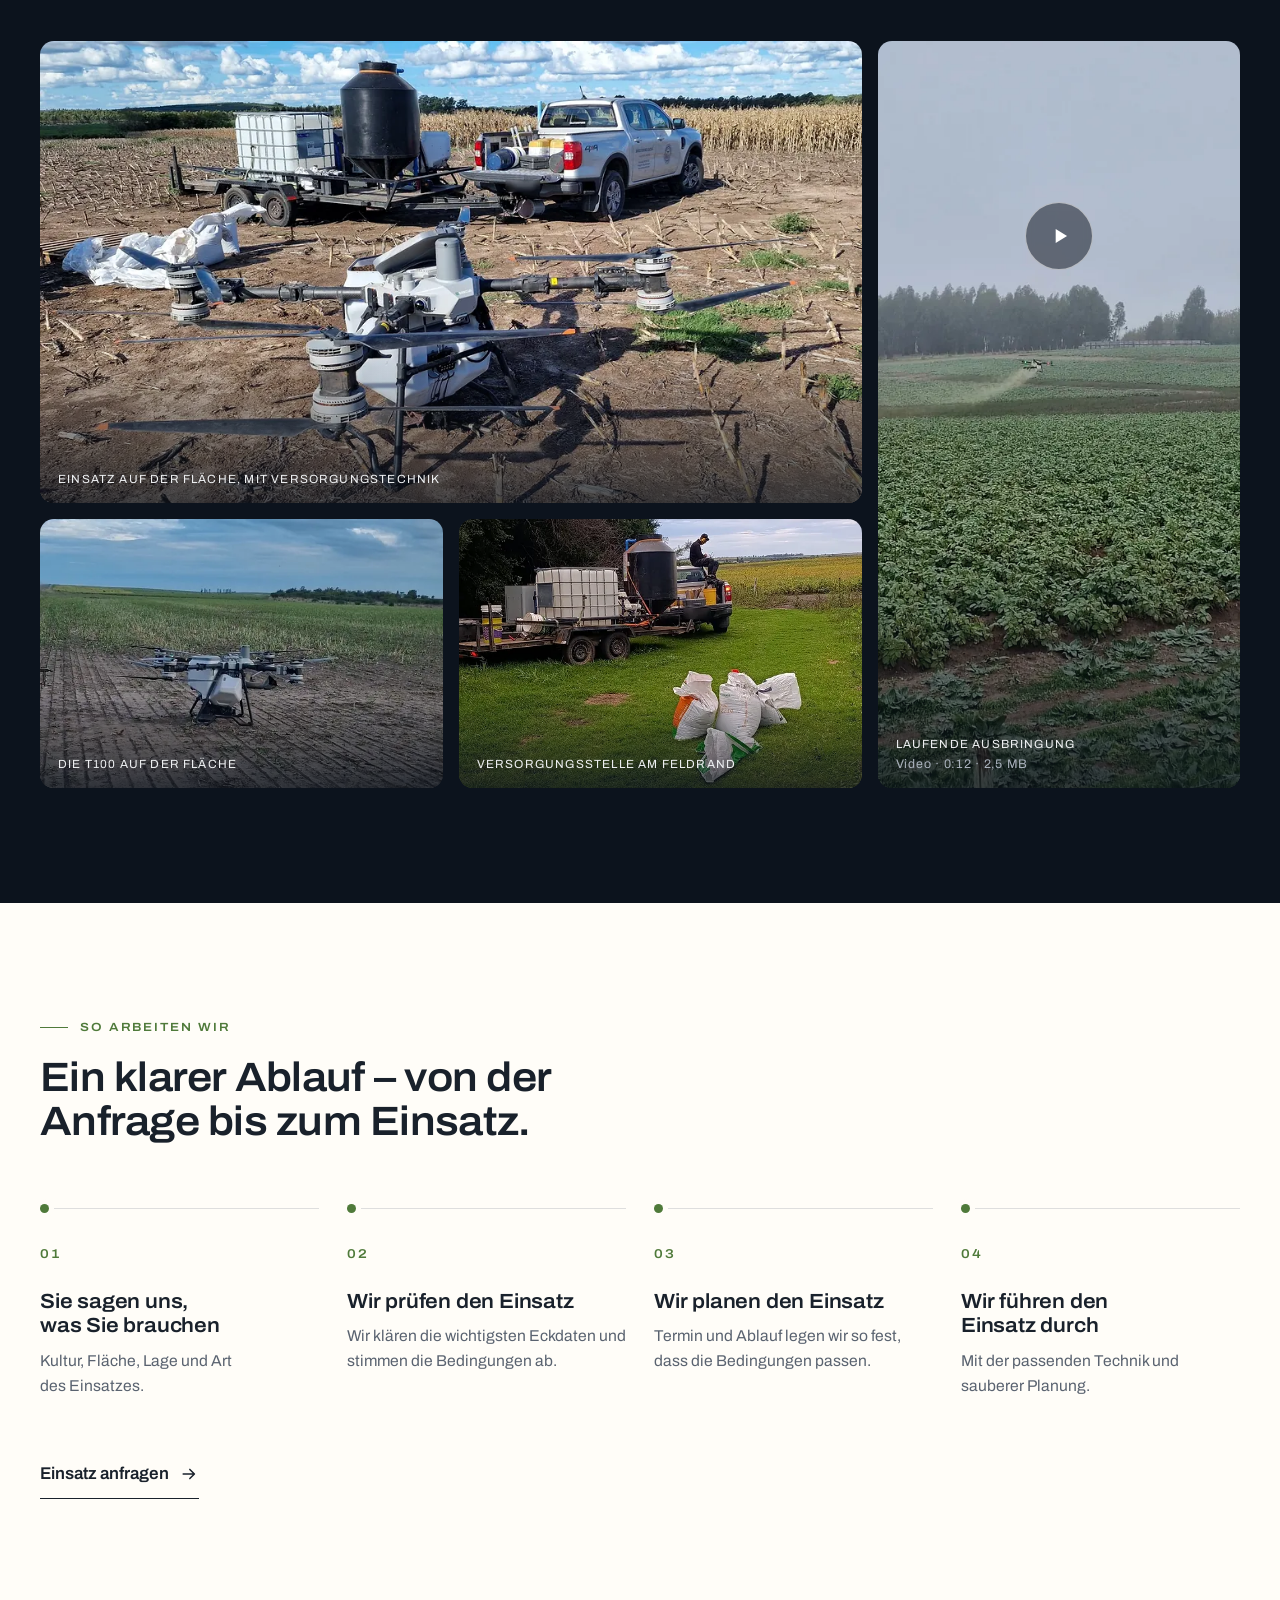
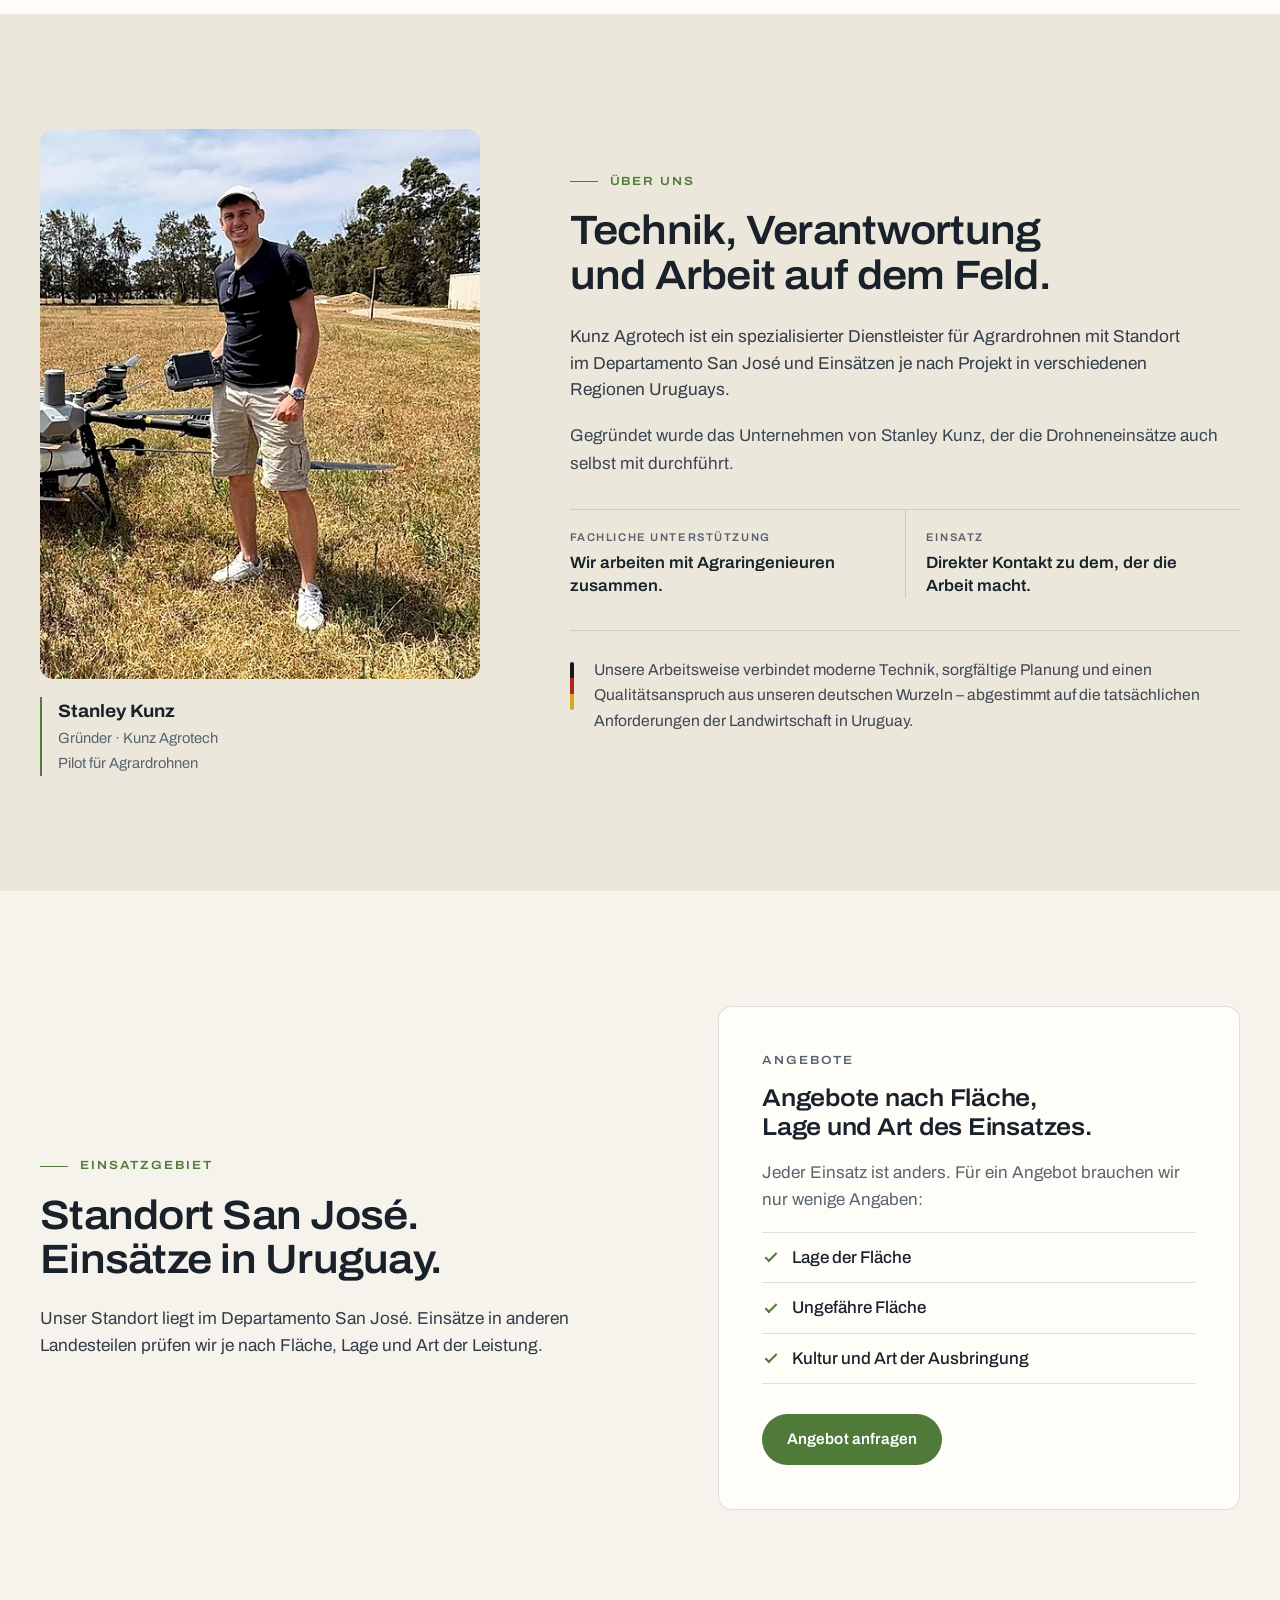
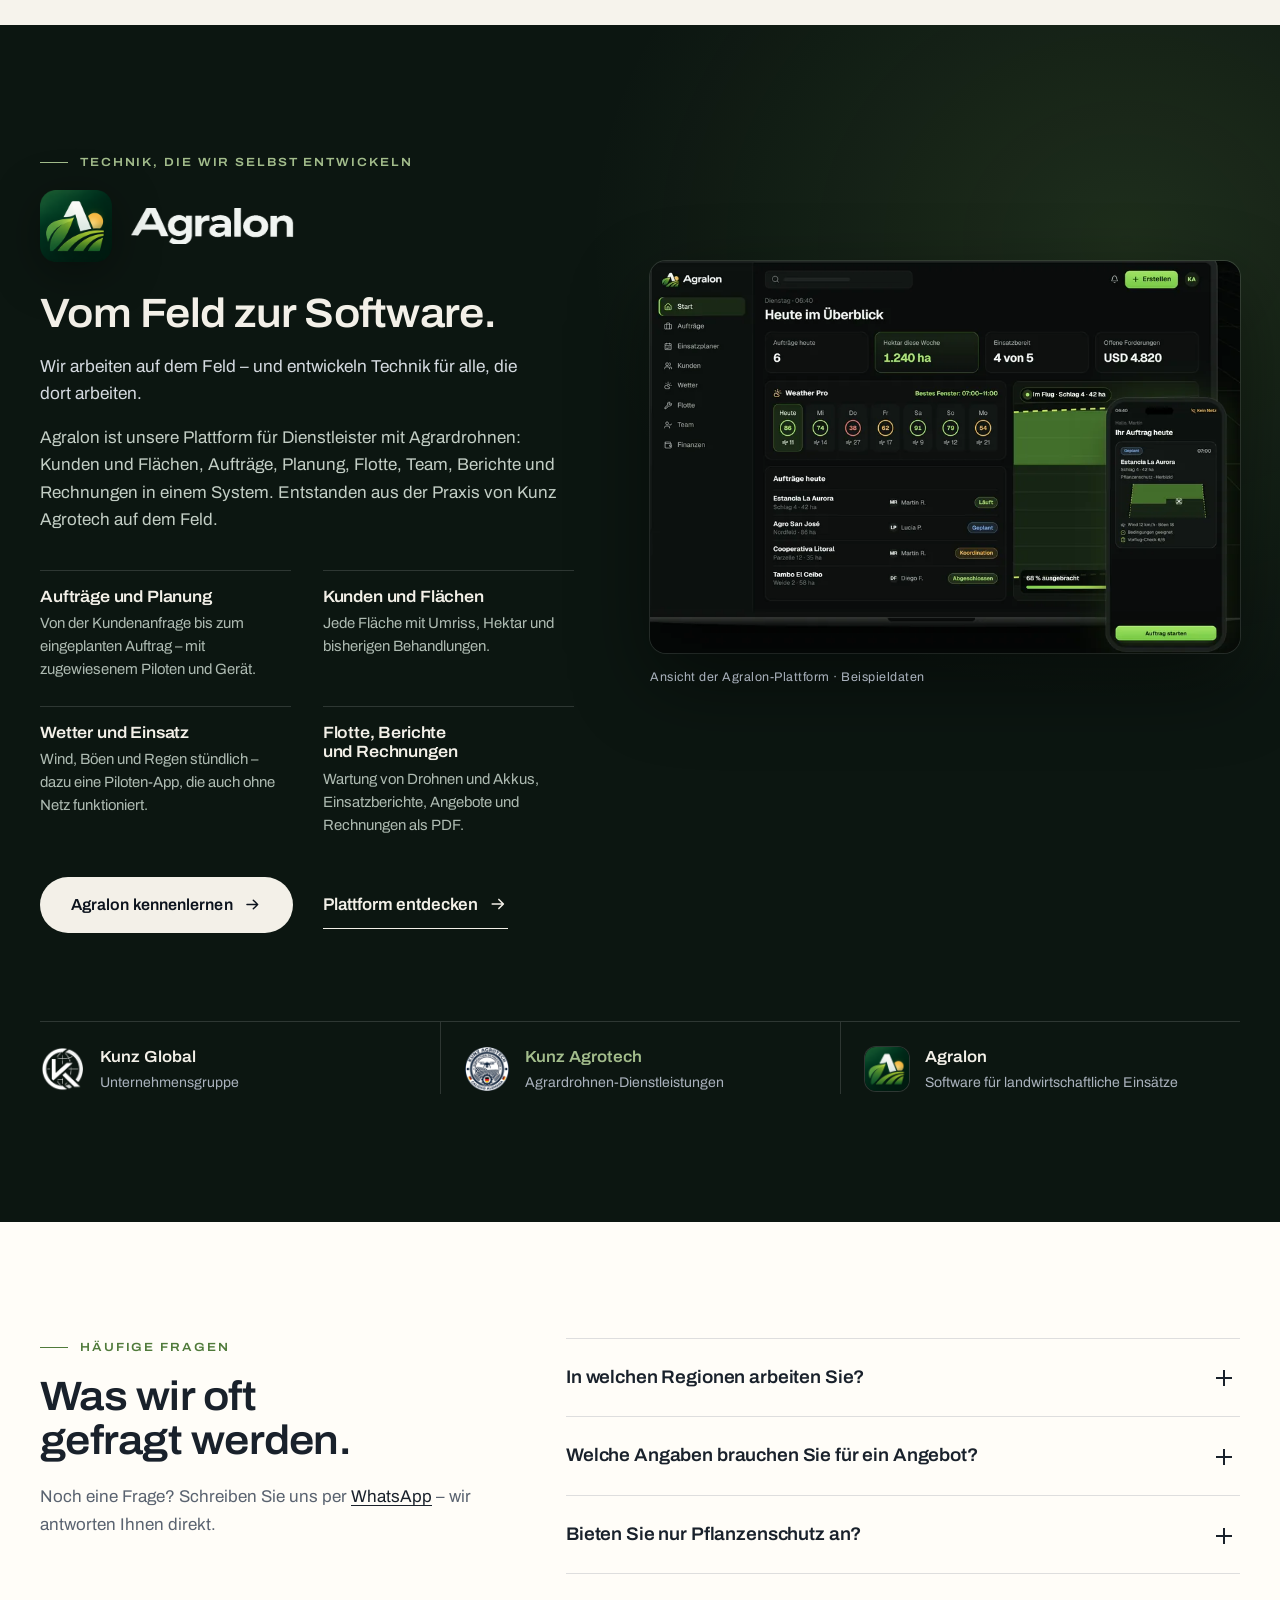
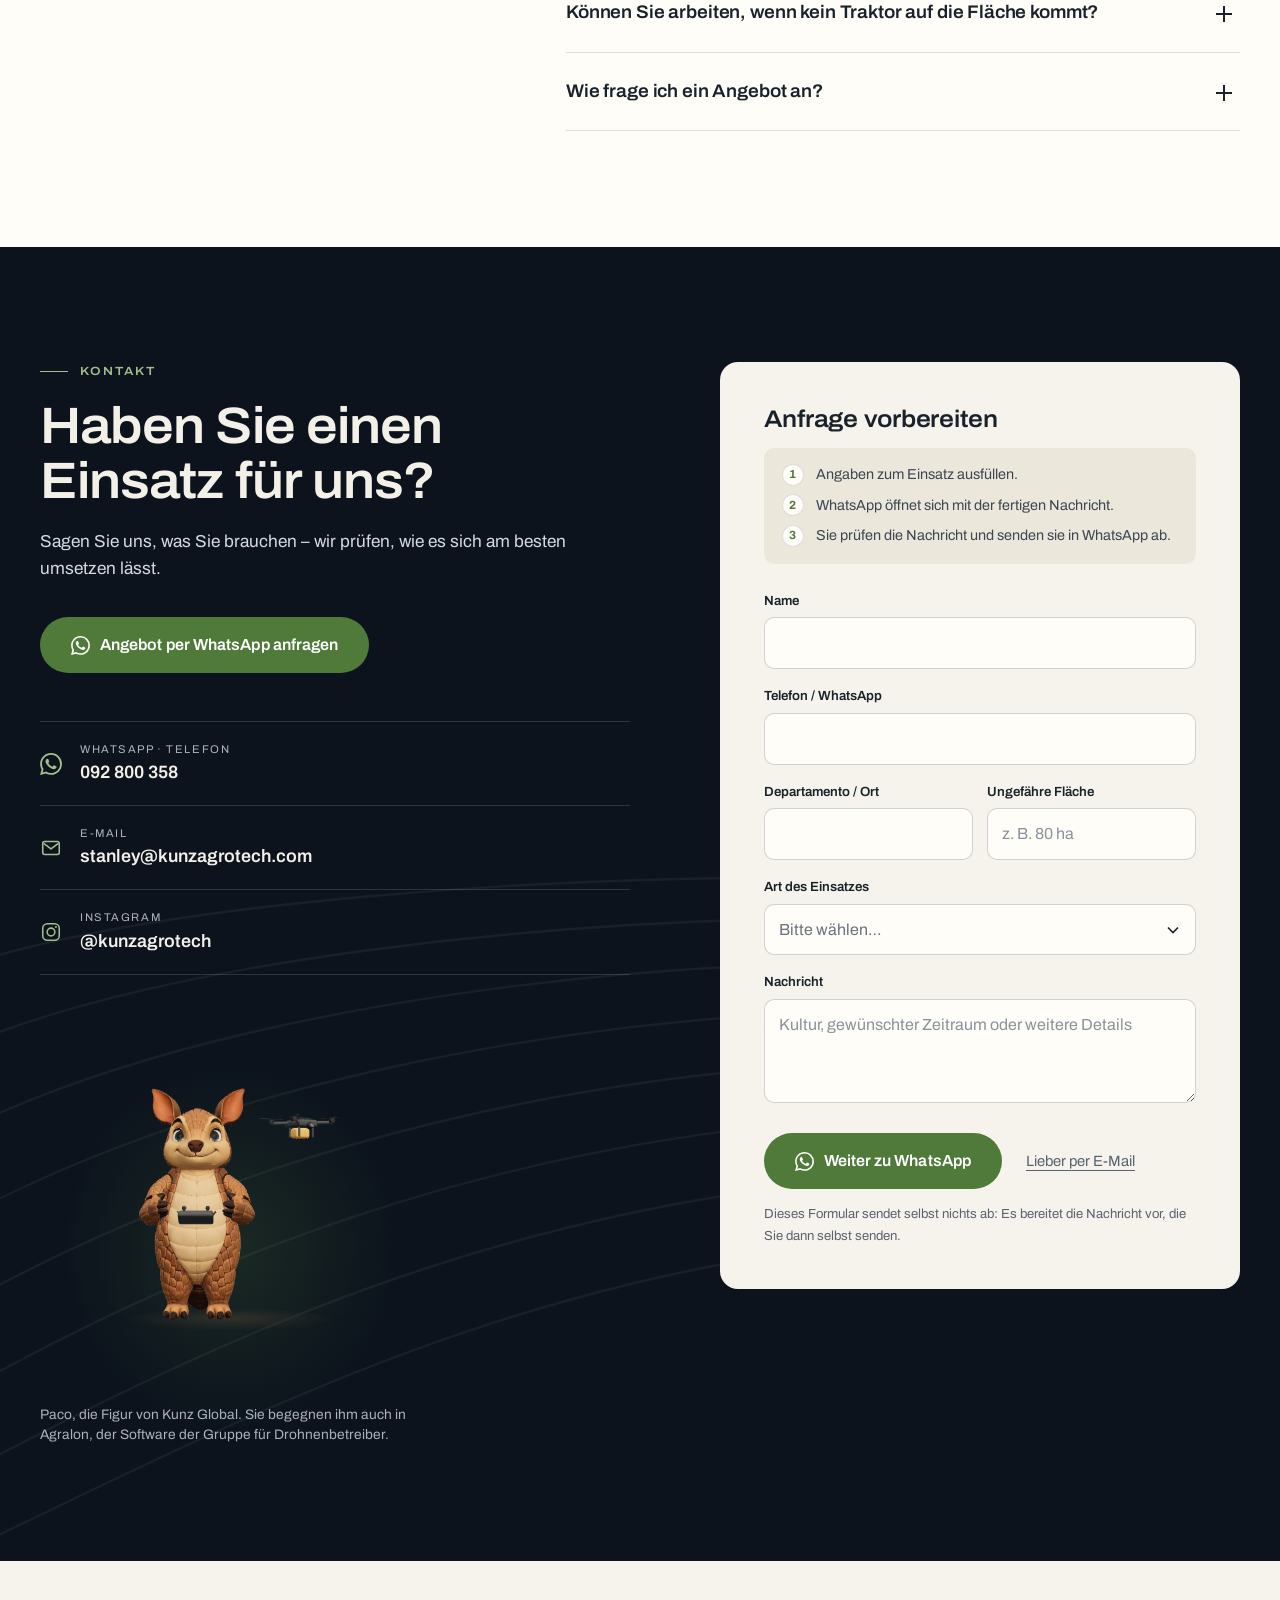
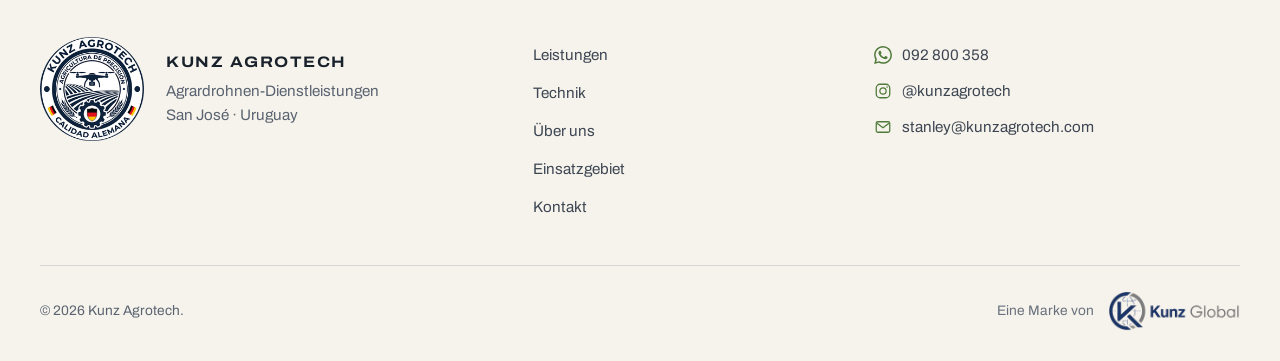
==== commit 69df1473: "Paco v2: el personaje del grupo Kunz a partir de la nueva referencia BASE PACO (modelo 3D nuevo con " ====
--- a/de/index.html
+++ b/de/index.html
@@ -621,6 +621,13 @@
             <li><svg aria-hidden="true"><use href="#i-mail"/></svg><div><span>E-Mail</span><a href="mailto:stanley@kunzagrotech.com">stanley@kunzagrotech.com</a></div></li>
             <li><svg aria-hidden="true"><use href="#i-ig"/></svg><div><span>Instagram</span><a href="https://instagram.com/kunzagrotech" target="_blank" rel="noopener">@kunzagrotech</a></div></li>
           </ul>
+          <!-- Paco, el personaje del grupo Kunz: 3D con control de dron en escritorio (assets/paco, se carga solo al llegar aquí), imagen fija en el móvil -->
+          <figure class="contact__paco reveal">
+            <paco-3d src="../assets/paco/paco-kunz-agrotech.glb" poster="../assets/paco/paco-kunz-agrotech.webp" camera="wide" look="cursor" mobile="poster" wave="" alt="Paco, die Figur der Kunz-Gruppe, mit der Fernsteuerung einer Agrardrohne">
+              <img src="../assets/paco/paco-kunz-agrotech.webp" width="800" height="800" loading="lazy" decoding="async" alt="Paco, die Figur der Kunz-Gruppe, mit der Fernsteuerung einer Agrardrohne">
+            </paco-3d>
+            <figcaption>Paco, die Figur von Kunz Global. Sie begegnen ihm auch in Agralon, der Software der Gruppe für Drohnenbetreiber.</figcaption>
+          </figure>
         </div>
 
         <div class="form-card reveal">
--- a/assets/css/site.css
+++ b/assets/css/site.css
@@ -536,3 +536,11 @@
   .header, .wa-float, .burger { display: none; }
   .js .reveal { opacity: 1; transform: none; }
 }
+
+/* ---------- Paco (personaje del grupo Kunz) en el contacto ---------- */
+.contact__paco { position: relative; max-width: 380px; margin: 40px 0 0; }
+.contact__paco::before { content: ""; position: absolute; inset: 12% 6% 4%; border-radius: 50%; background: radial-gradient(closest-side, rgba(79, 122, 58, 0.22), rgba(79, 122, 58, 0)); pointer-events: none; }
+paco-3d { position: relative; display: block; width: 100%; aspect-ratio: 1 / 1; }
+paco-3d > img { display: block; width: 100%; height: 100%; object-fit: contain; object-position: center bottom; }
+.contact__paco figcaption { margin-top: 10px; font-size: 0.86rem; line-height: 1.5; color: var(--on-dark-muted); }
+@media (max-width: 900px) { .contact__paco { max-width: 240px; margin-top: 32px; } }
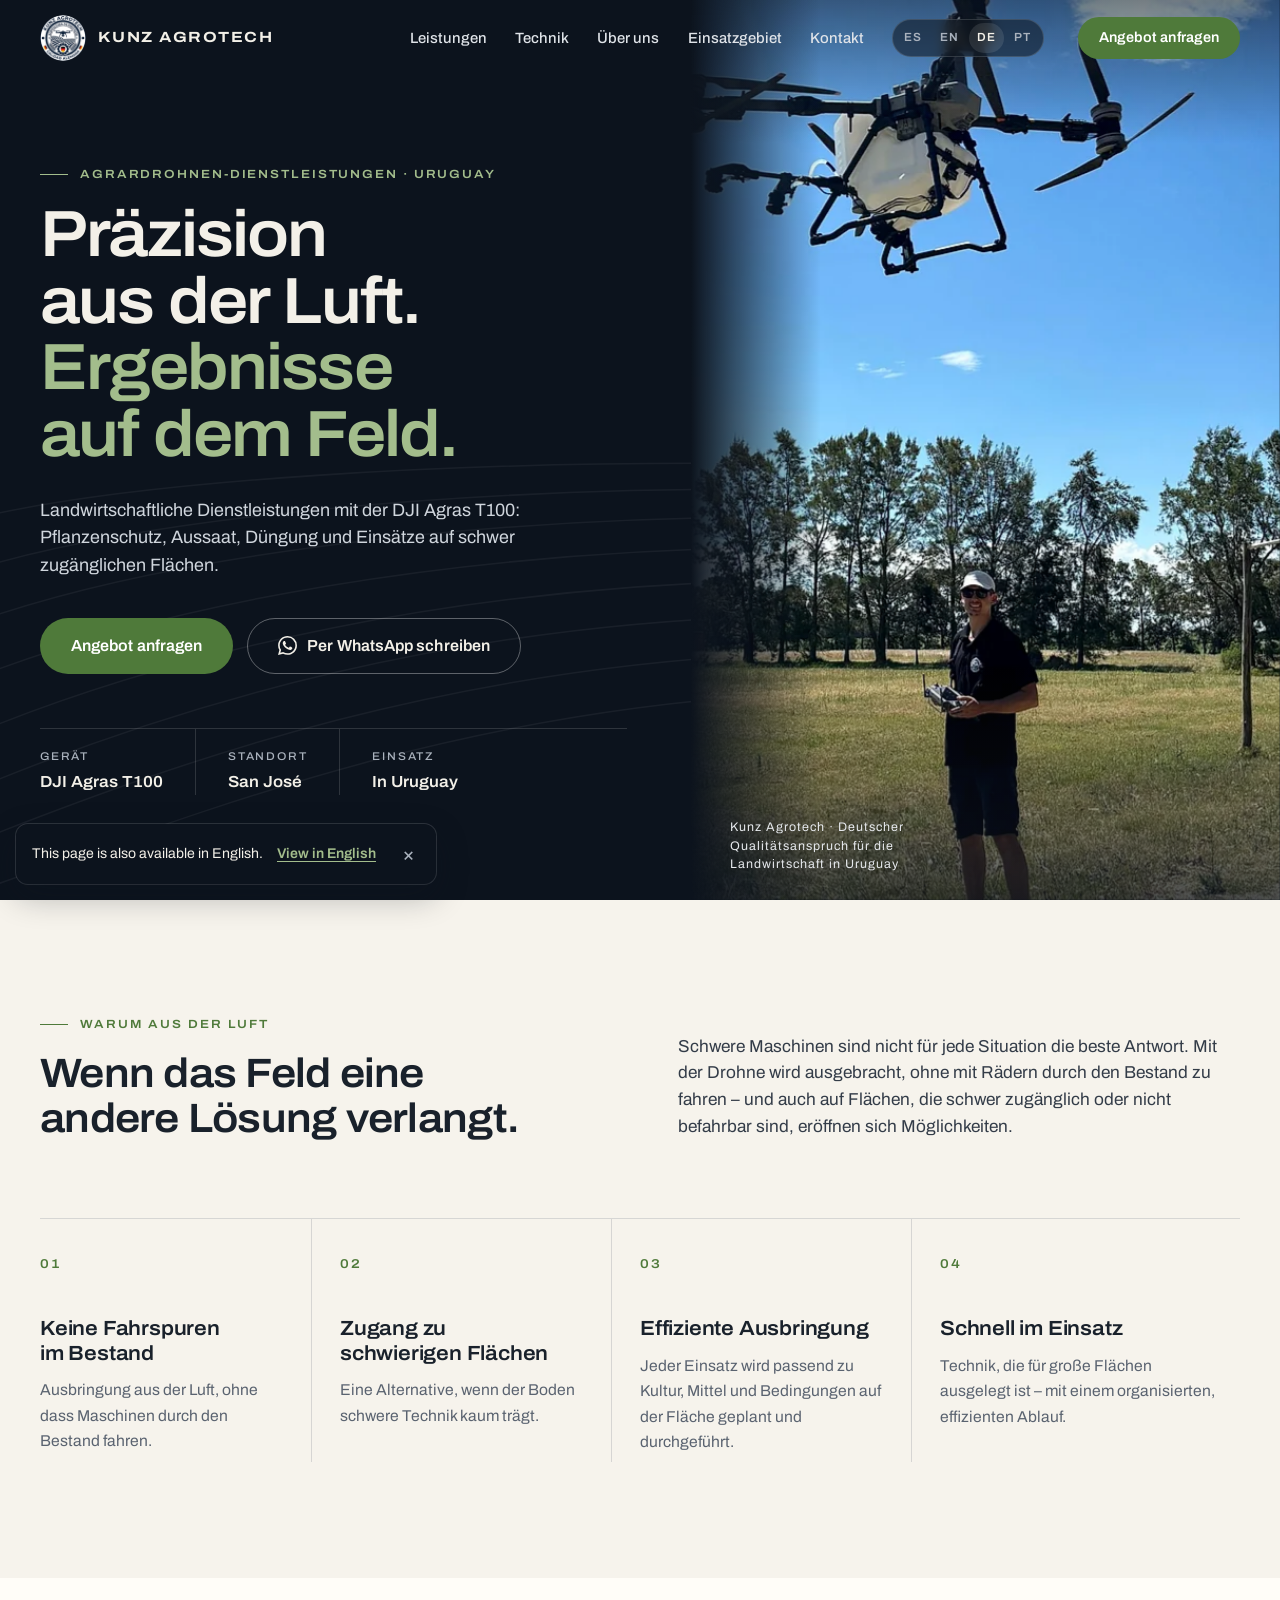
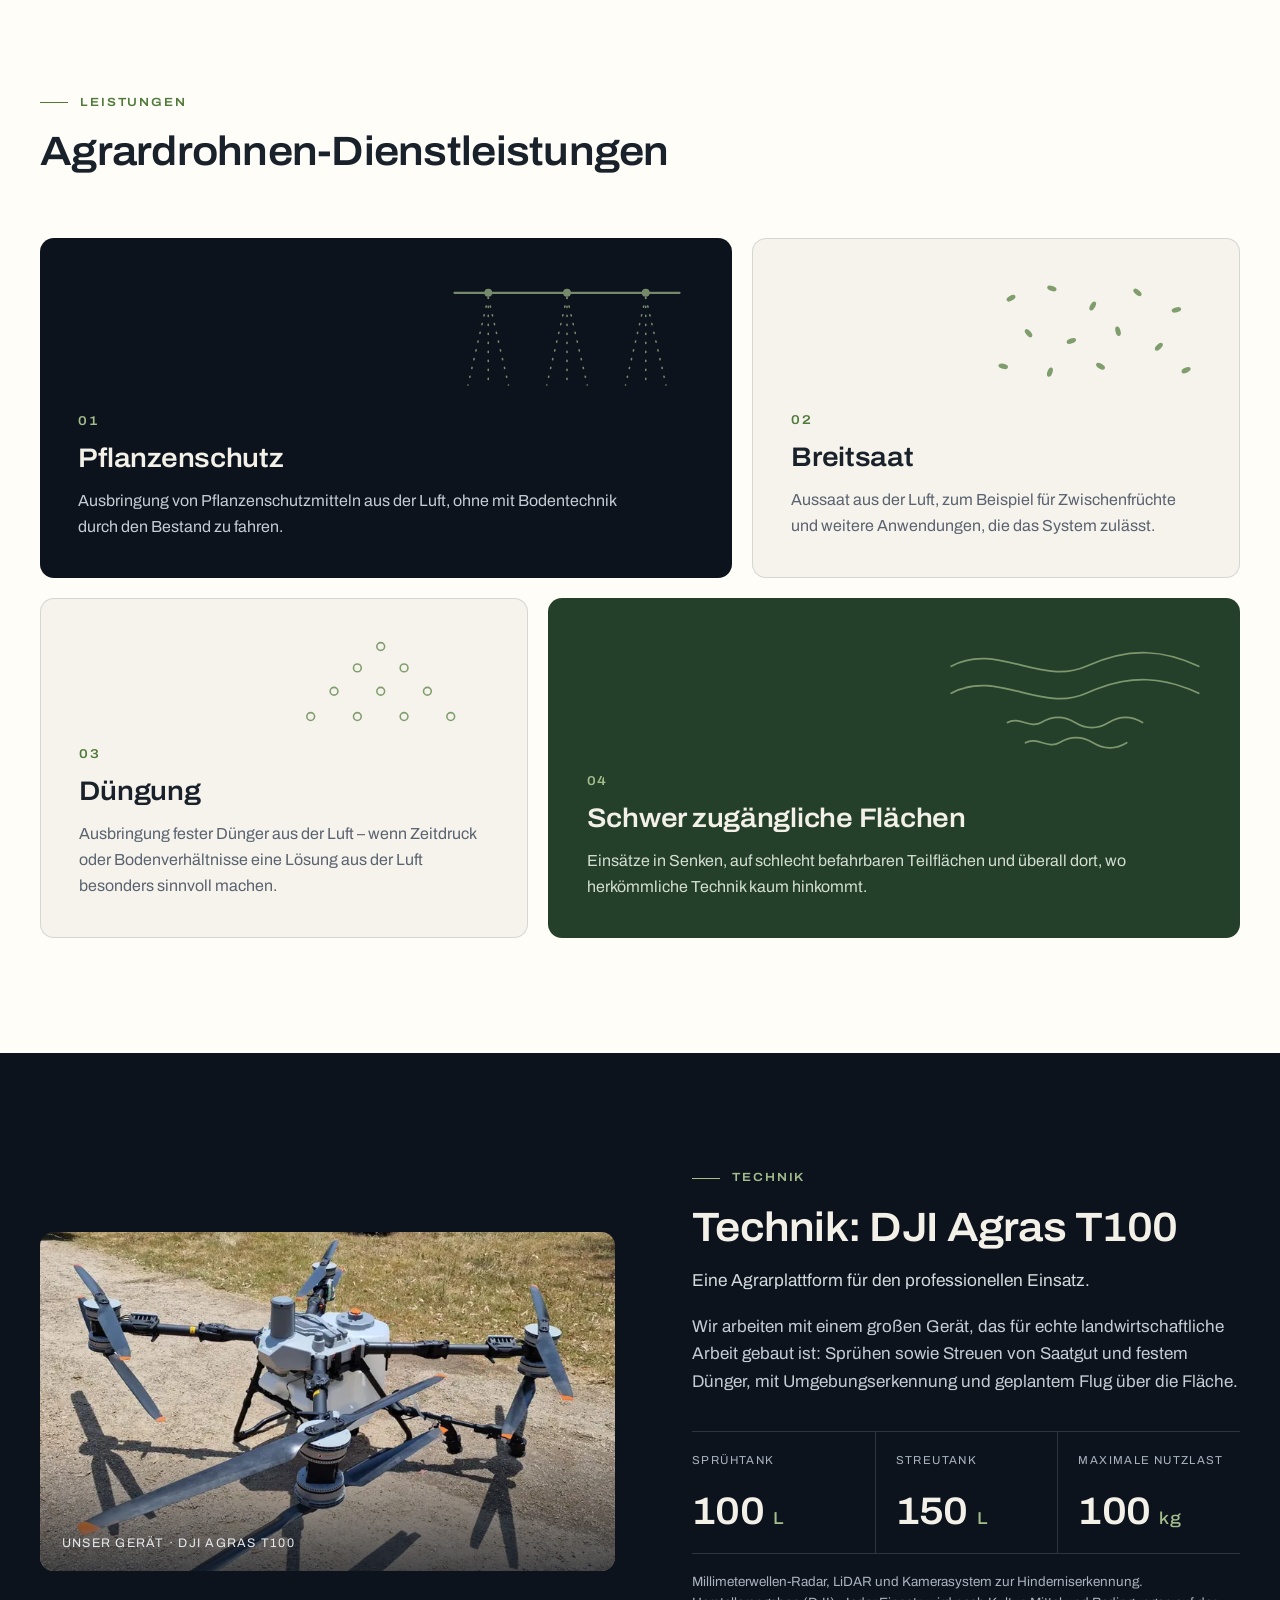
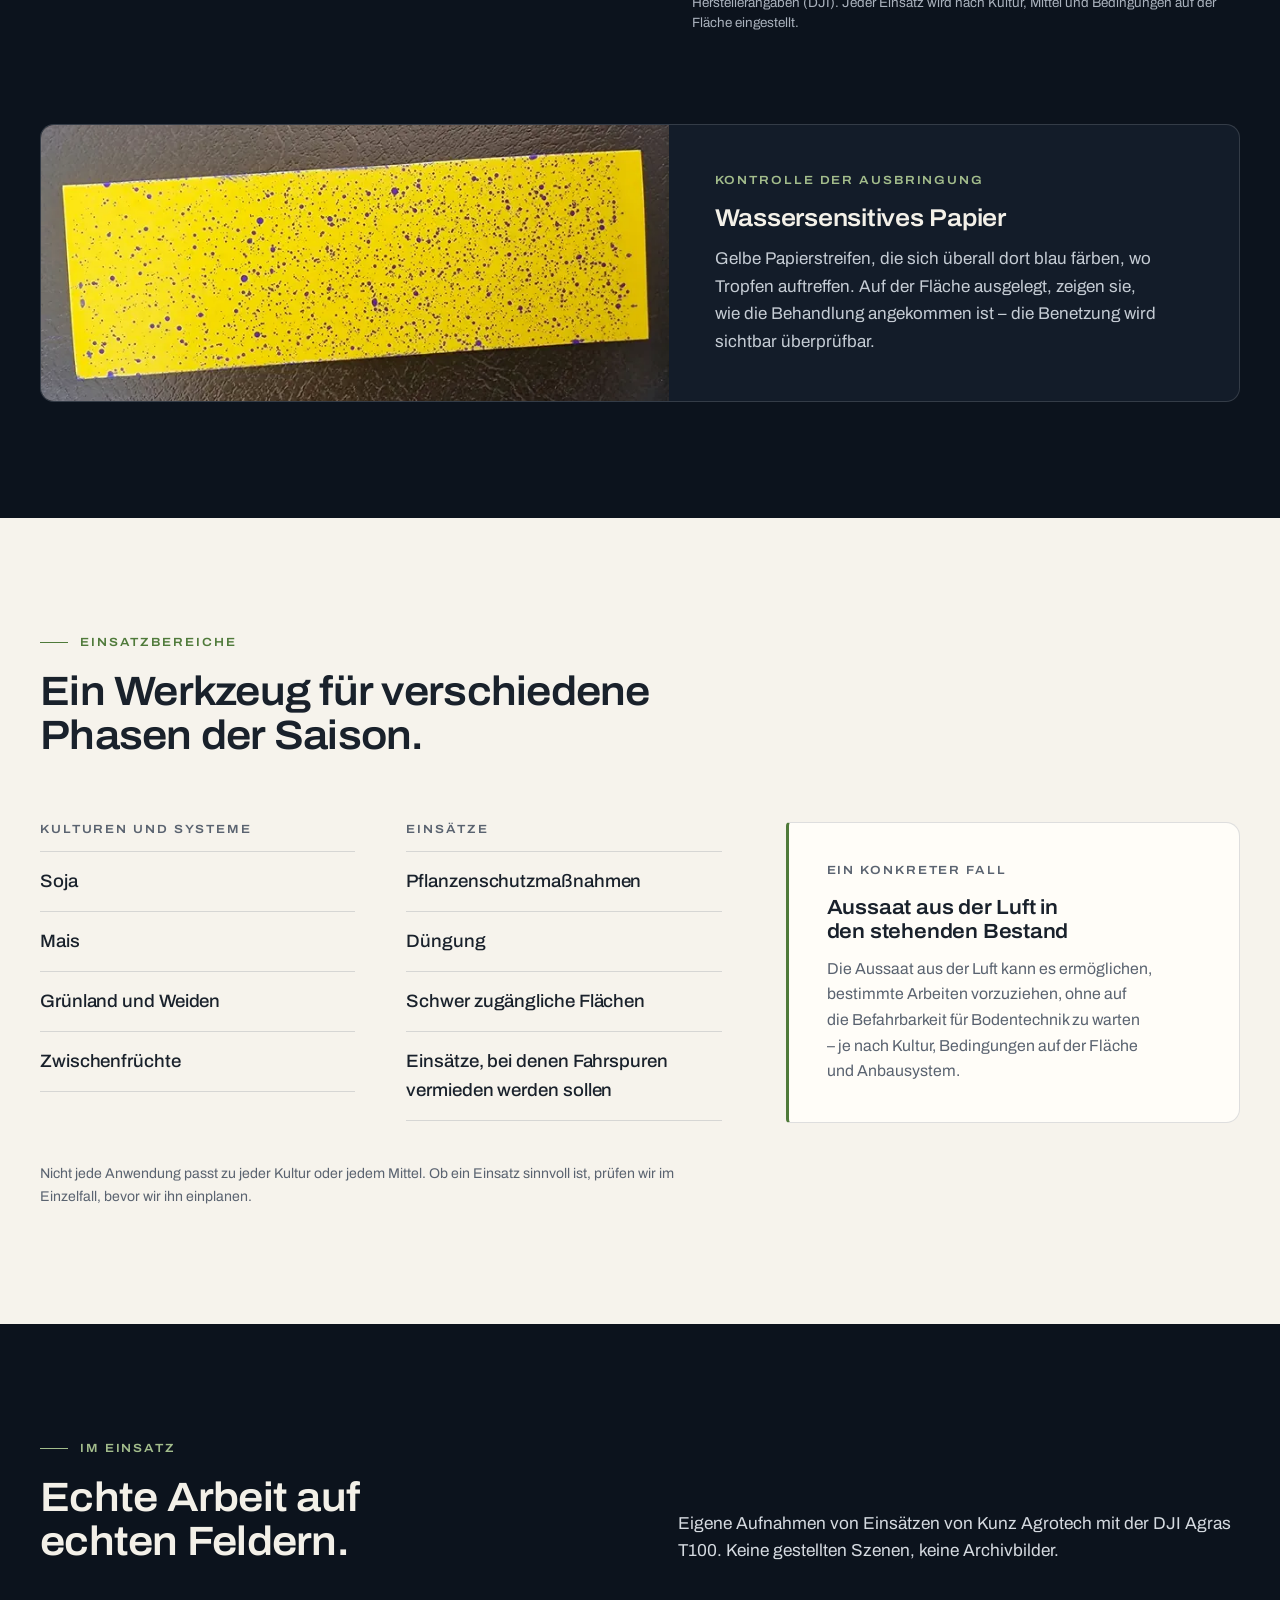
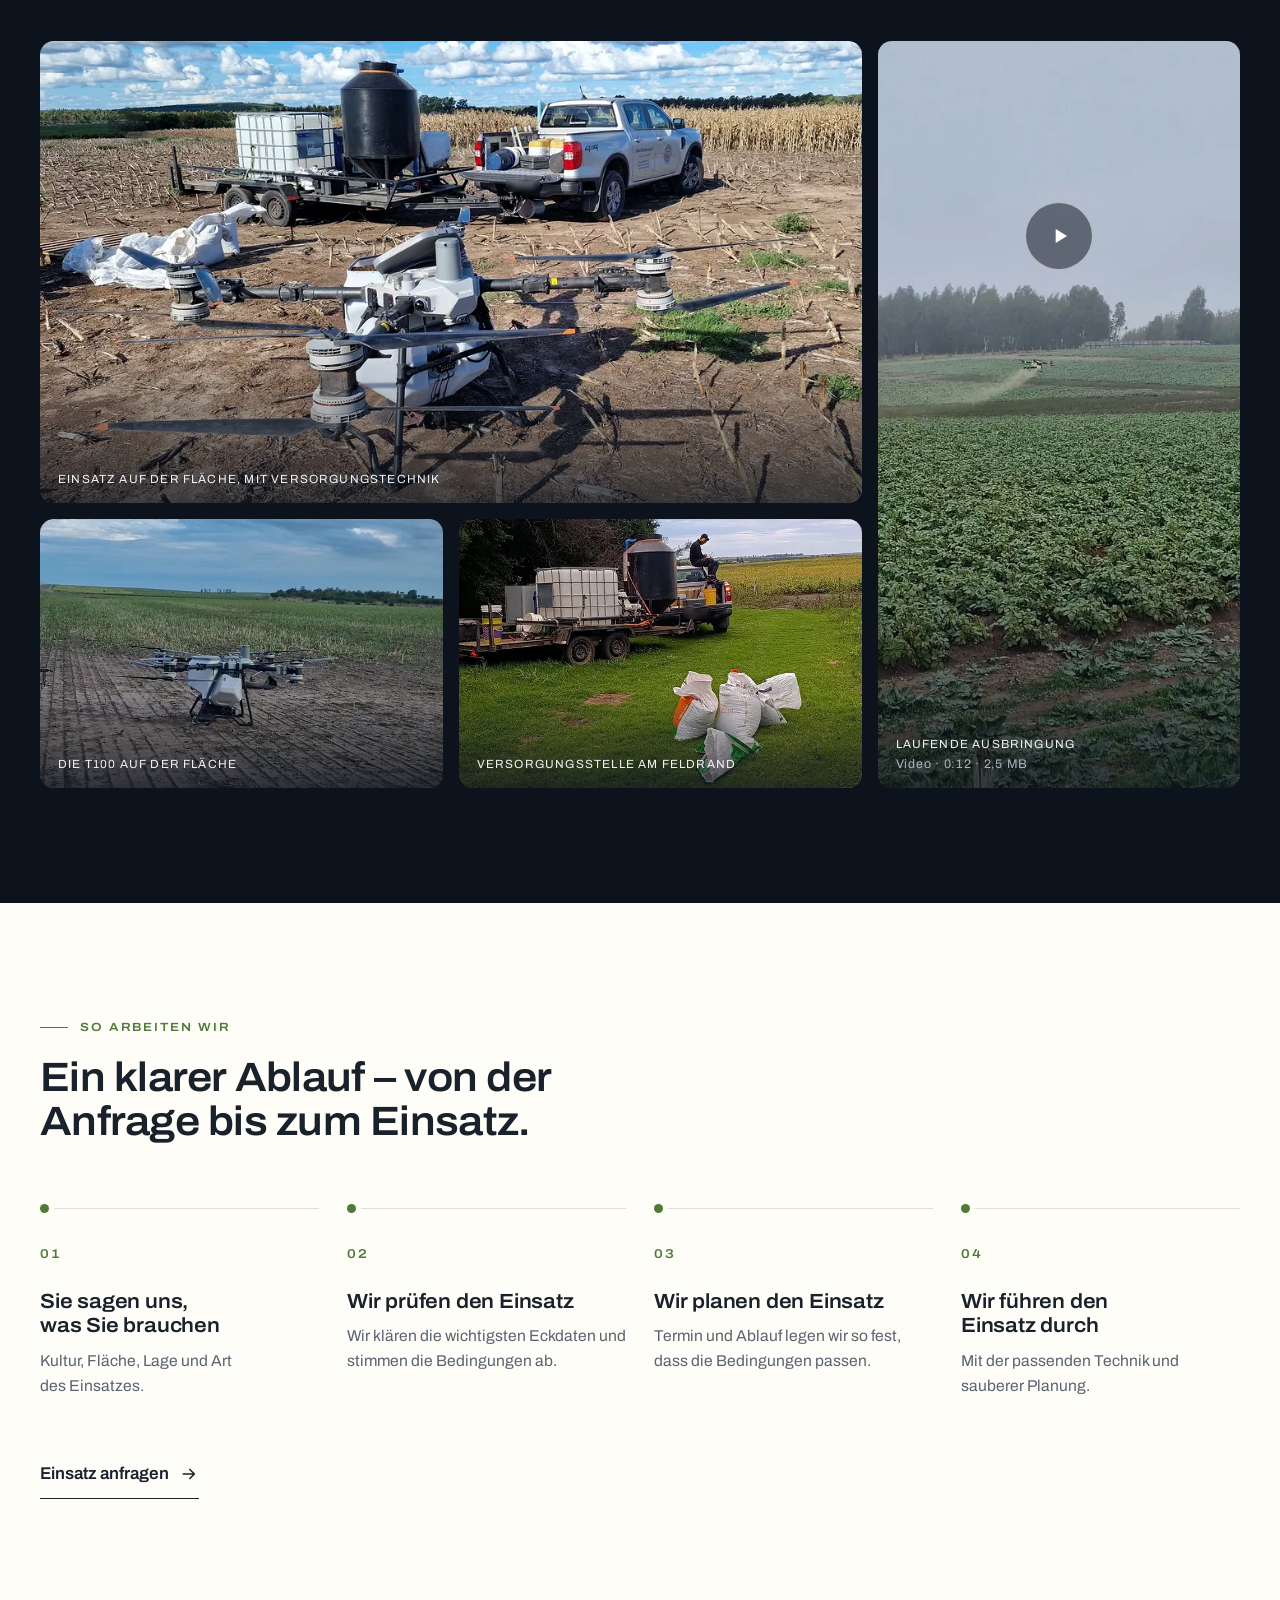
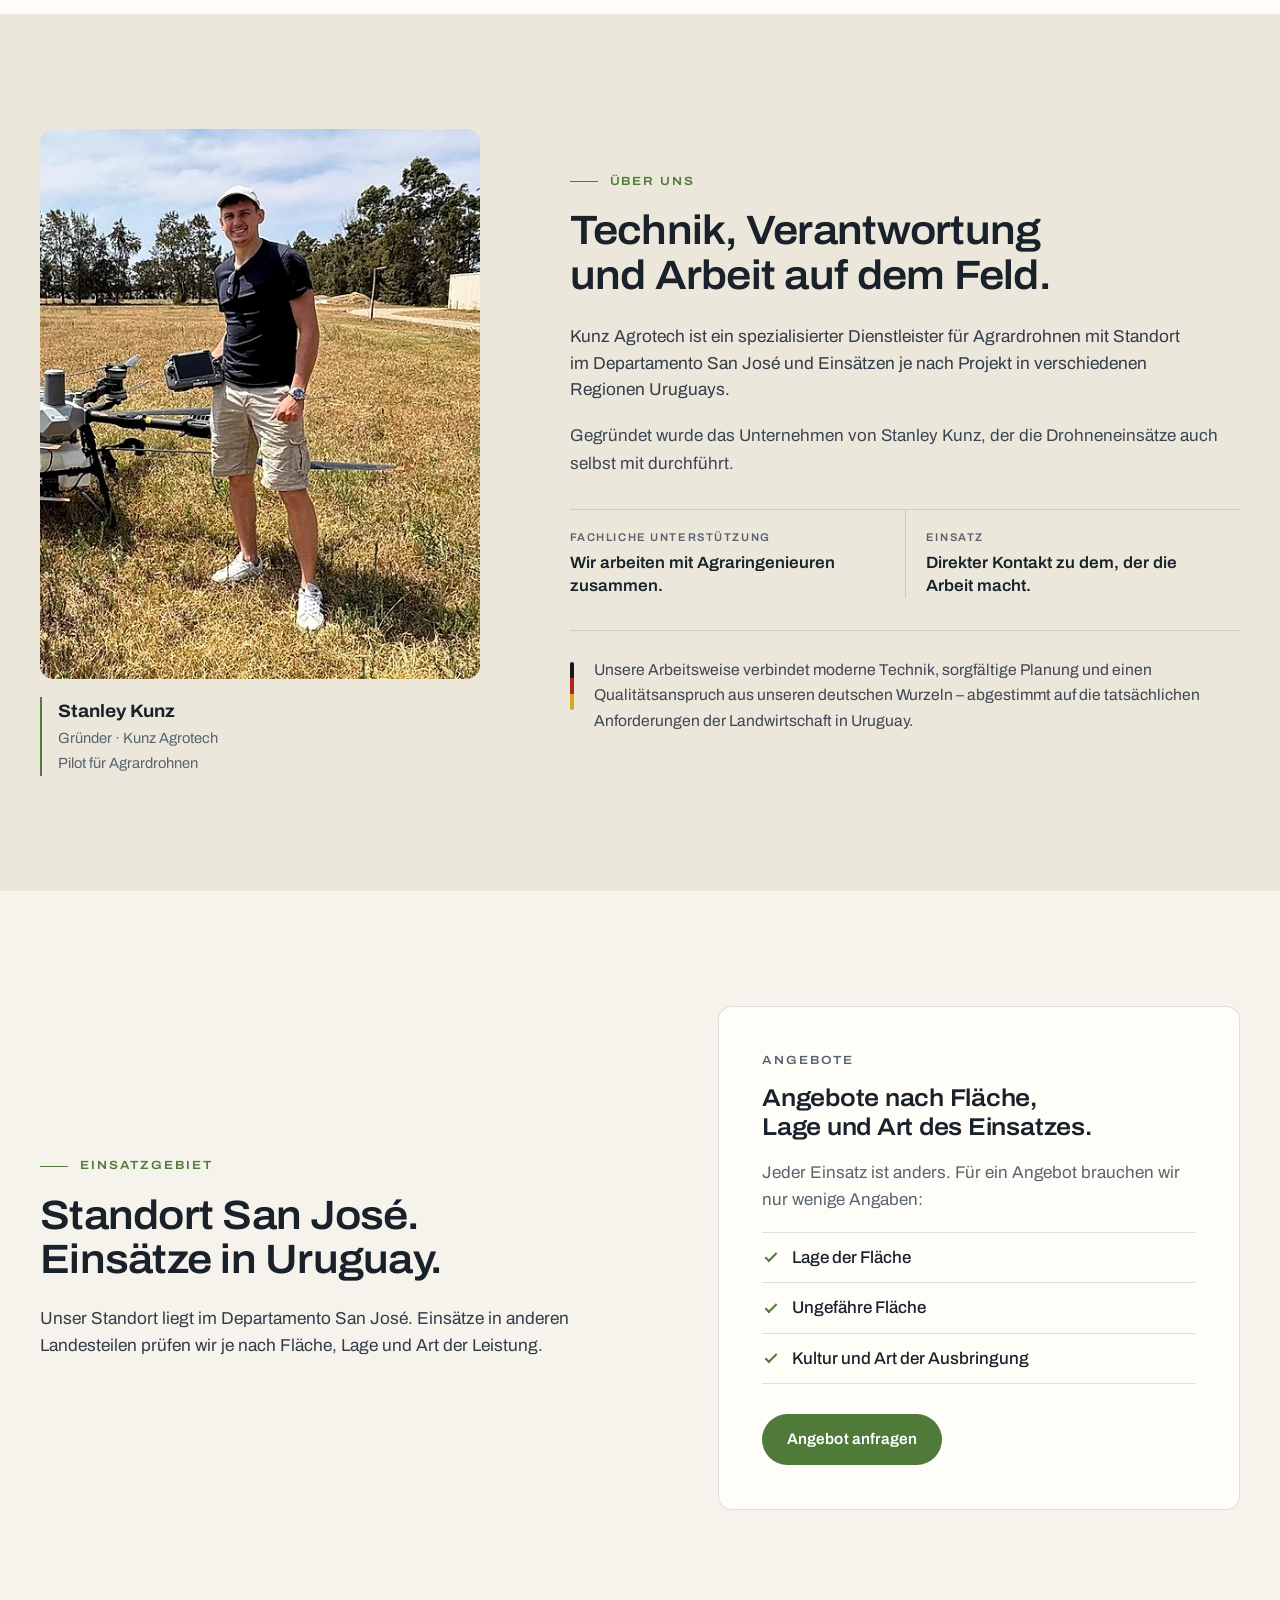
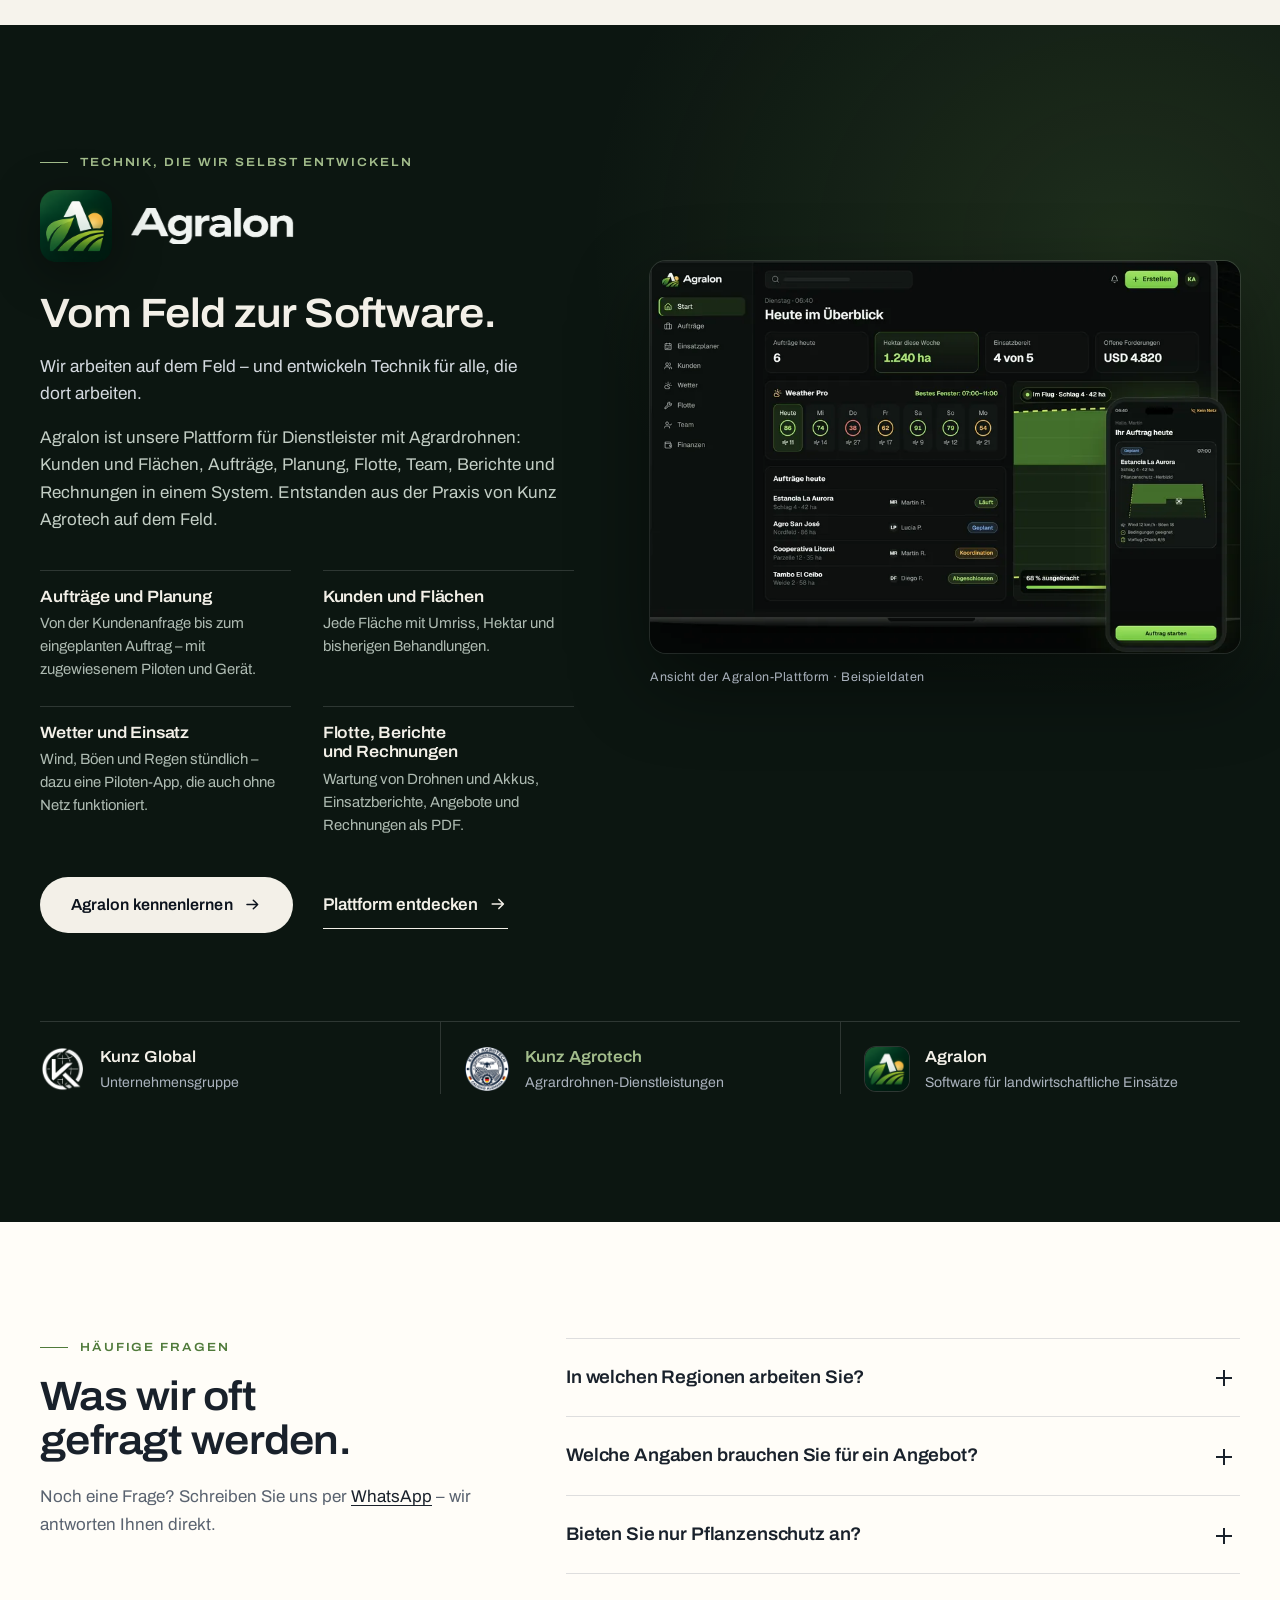
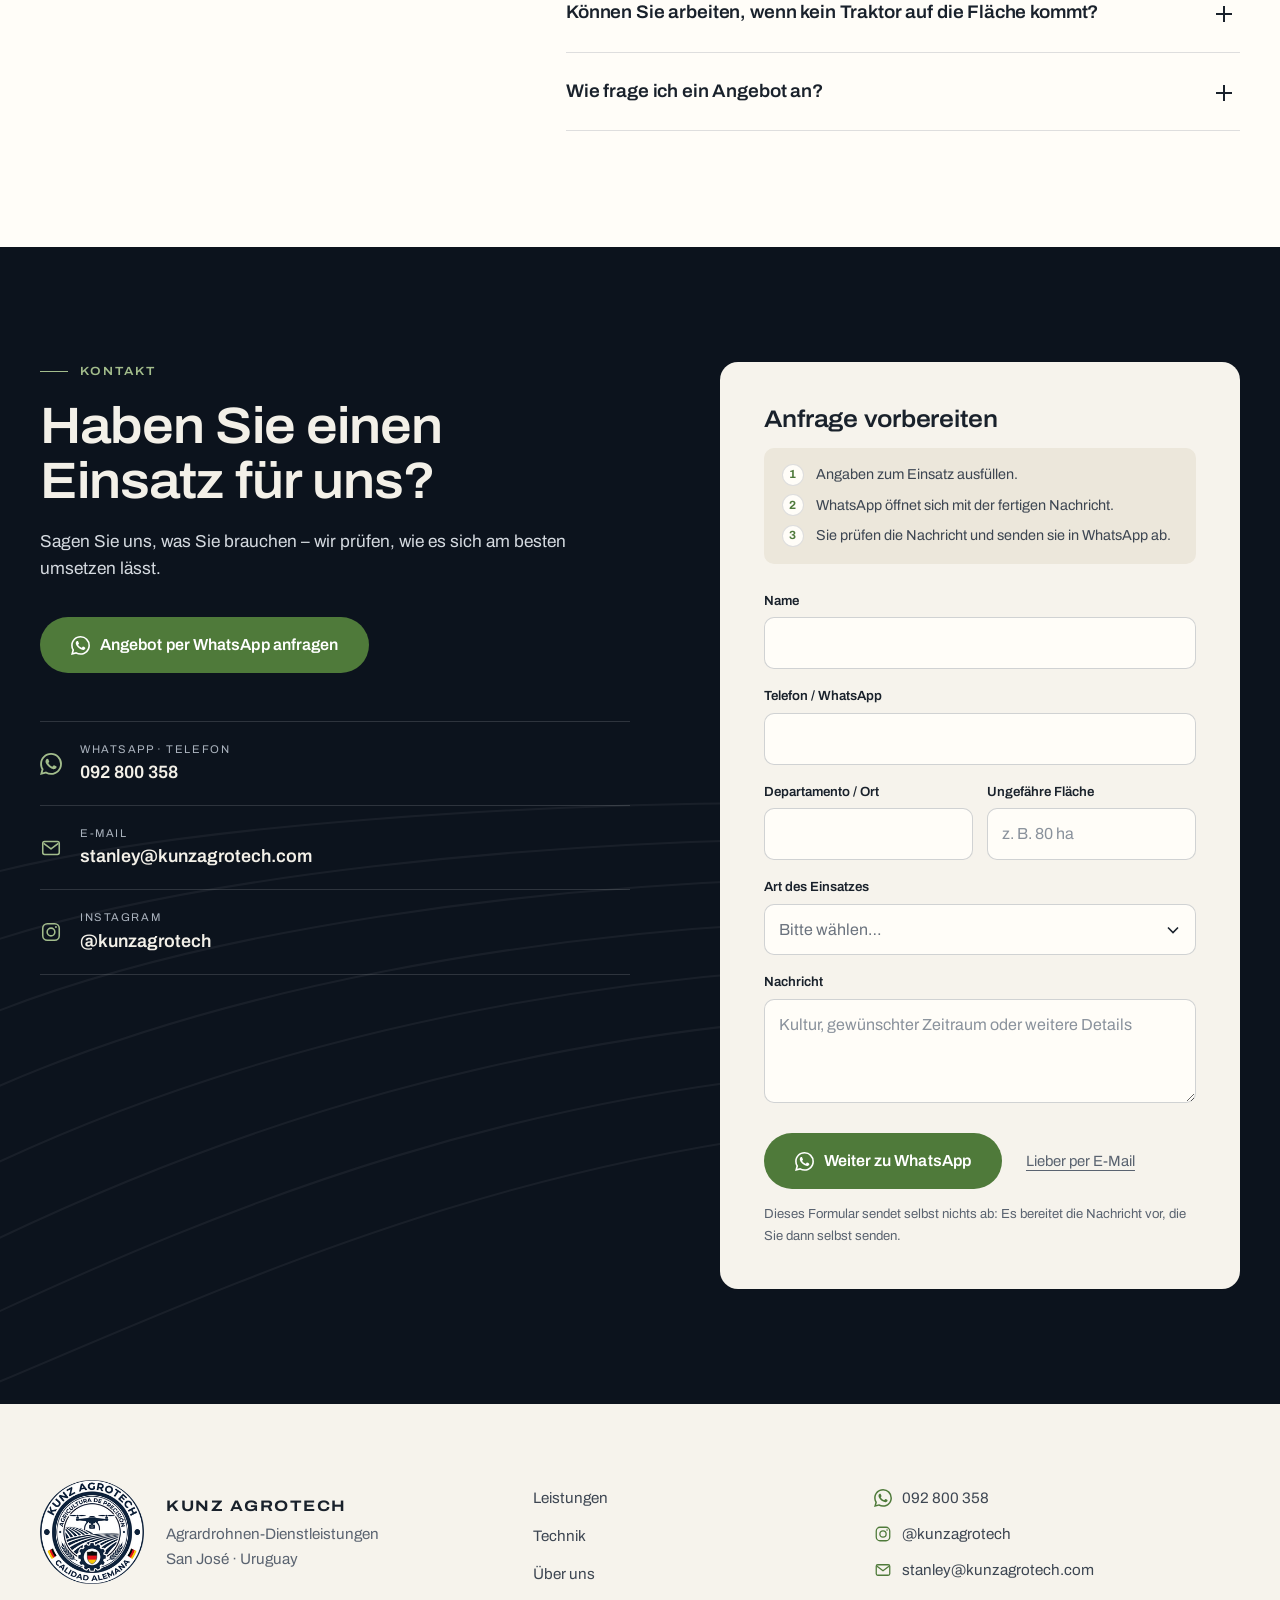
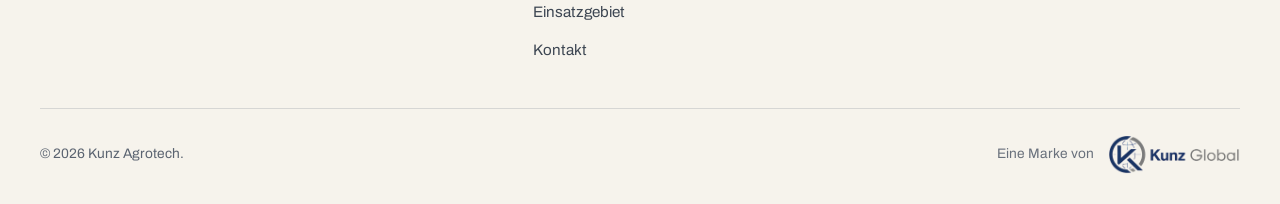
==== commit 661b03a4: "Take Paco offline again: the first new 3D master is too cute next to the BASE PACO reference (face c" ====
--- a/de/index.html
+++ b/de/index.html
@@ -621,13 +621,6 @@
             <li><svg aria-hidden="true"><use href="#i-mail"/></svg><div><span>E-Mail</span><a href="mailto:stanley@kunzagrotech.com">stanley@kunzagrotech.com</a></div></li>
             <li><svg aria-hidden="true"><use href="#i-ig"/></svg><div><span>Instagram</span><a href="https://instagram.com/kunzagrotech" target="_blank" rel="noopener">@kunzagrotech</a></div></li>
           </ul>
-          <!-- Paco, el personaje del grupo Kunz: 3D con control de dron en escritorio (assets/paco, se carga solo al llegar aquí), imagen fija en el móvil -->
-          <figure class="contact__paco reveal">
-            <paco-3d src="../assets/paco/paco-kunz-agrotech.glb" poster="../assets/paco/paco-kunz-agrotech.webp" camera="wide" look="cursor" mobile="poster" wave="" alt="Paco, die Figur der Kunz-Gruppe, mit der Fernsteuerung einer Agrardrohne">
-              <img src="../assets/paco/paco-kunz-agrotech.webp" width="800" height="800" loading="lazy" decoding="async" alt="Paco, die Figur der Kunz-Gruppe, mit der Fernsteuerung einer Agrardrohne">
-            </paco-3d>
-            <figcaption>Paco, die Figur von Kunz Global. Sie begegnen ihm auch in Agralon, der Software der Gruppe für Drohnenbetreiber.</figcaption>
-          </figure>
         </div>
 
         <div class="form-card reveal">
--- a/assets/css/site.css
+++ b/assets/css/site.css
@@ -536,11 +536,3 @@
   .header, .wa-float, .burger { display: none; }
   .js .reveal { opacity: 1; transform: none; }
 }
-
-/* ---------- Paco (personaje del grupo Kunz) en el contacto ---------- */
-.contact__paco { position: relative; max-width: 380px; margin: 40px 0 0; }
-.contact__paco::before { content: ""; position: absolute; inset: 12% 6% 4%; border-radius: 50%; background: radial-gradient(closest-side, rgba(79, 122, 58, 0.22), rgba(79, 122, 58, 0)); pointer-events: none; }
-paco-3d { position: relative; display: block; width: 100%; aspect-ratio: 1 / 1; }
-paco-3d > img { display: block; width: 100%; height: 100%; object-fit: contain; object-position: center bottom; }
-.contact__paco figcaption { margin-top: 10px; font-size: 0.86rem; line-height: 1.5; color: var(--on-dark-muted); }
-@media (max-width: 900px) { .contact__paco { max-width: 240px; margin-top: 32px; } }
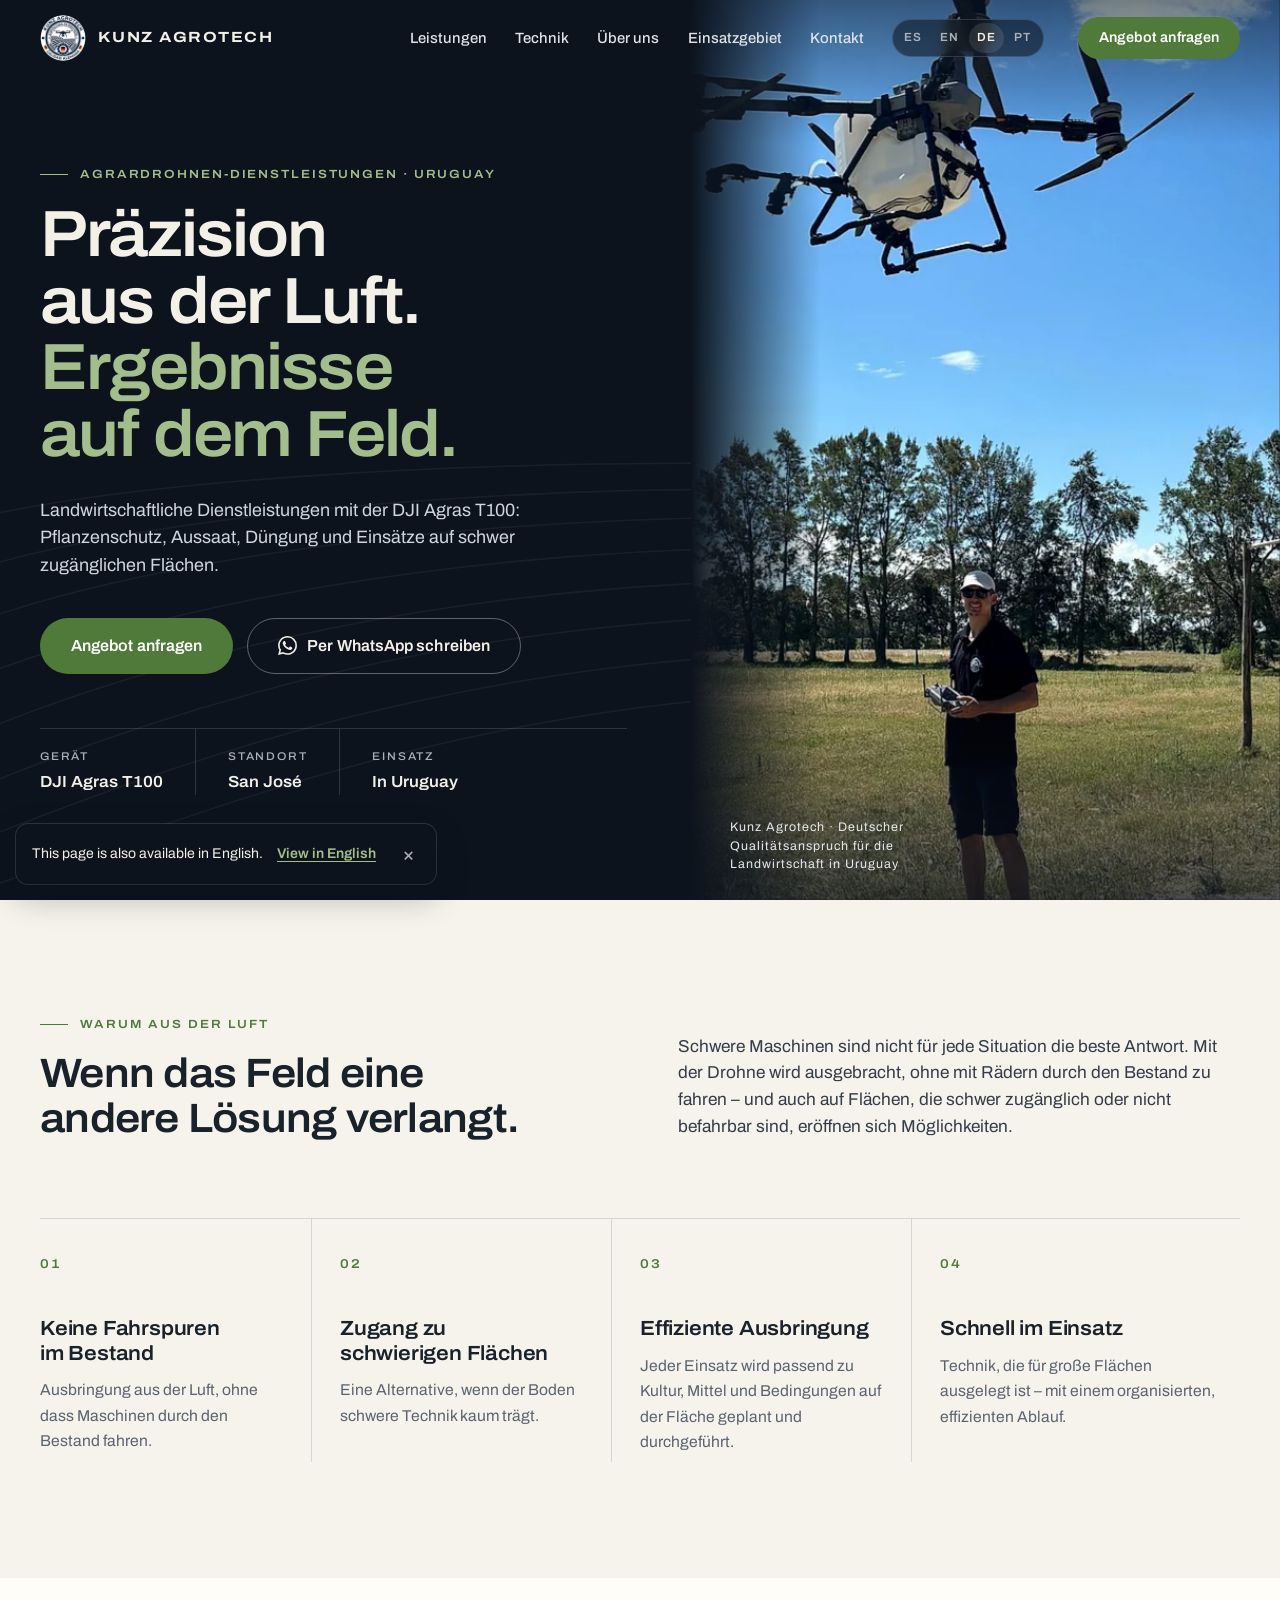
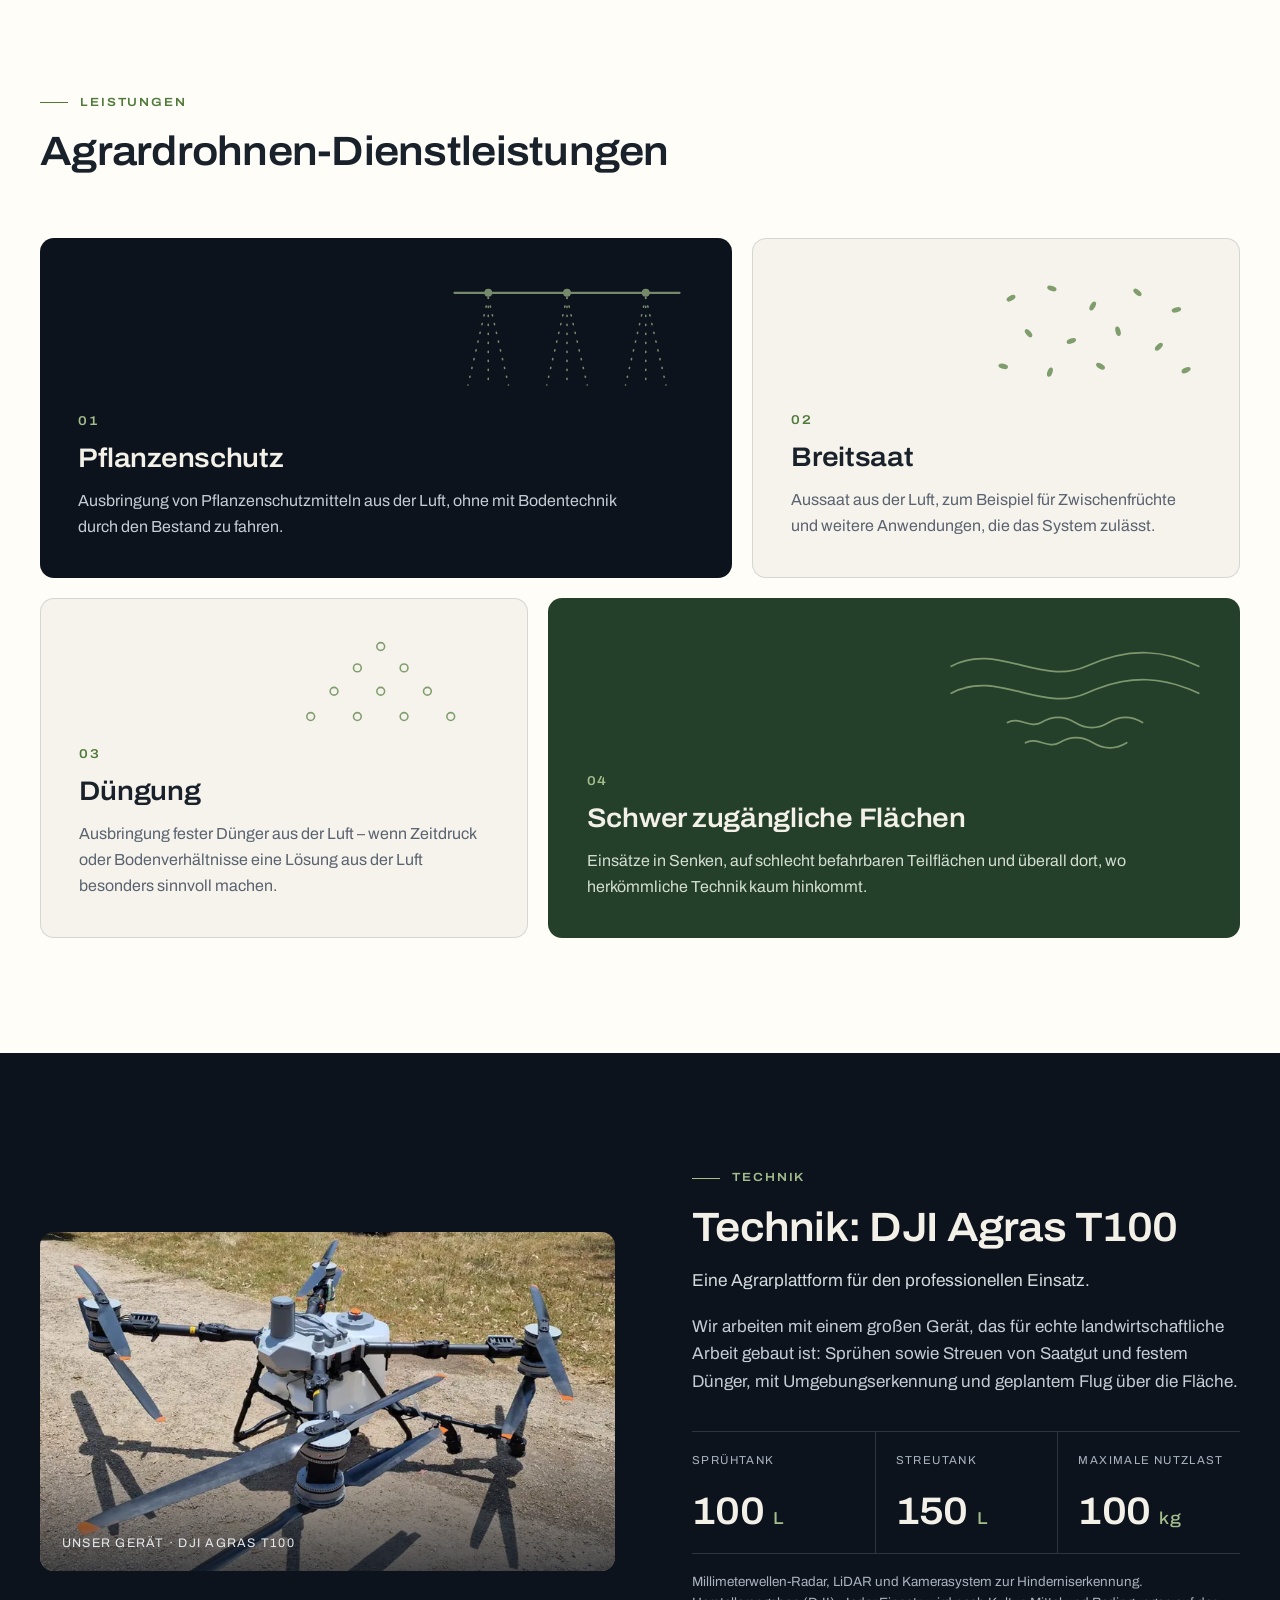
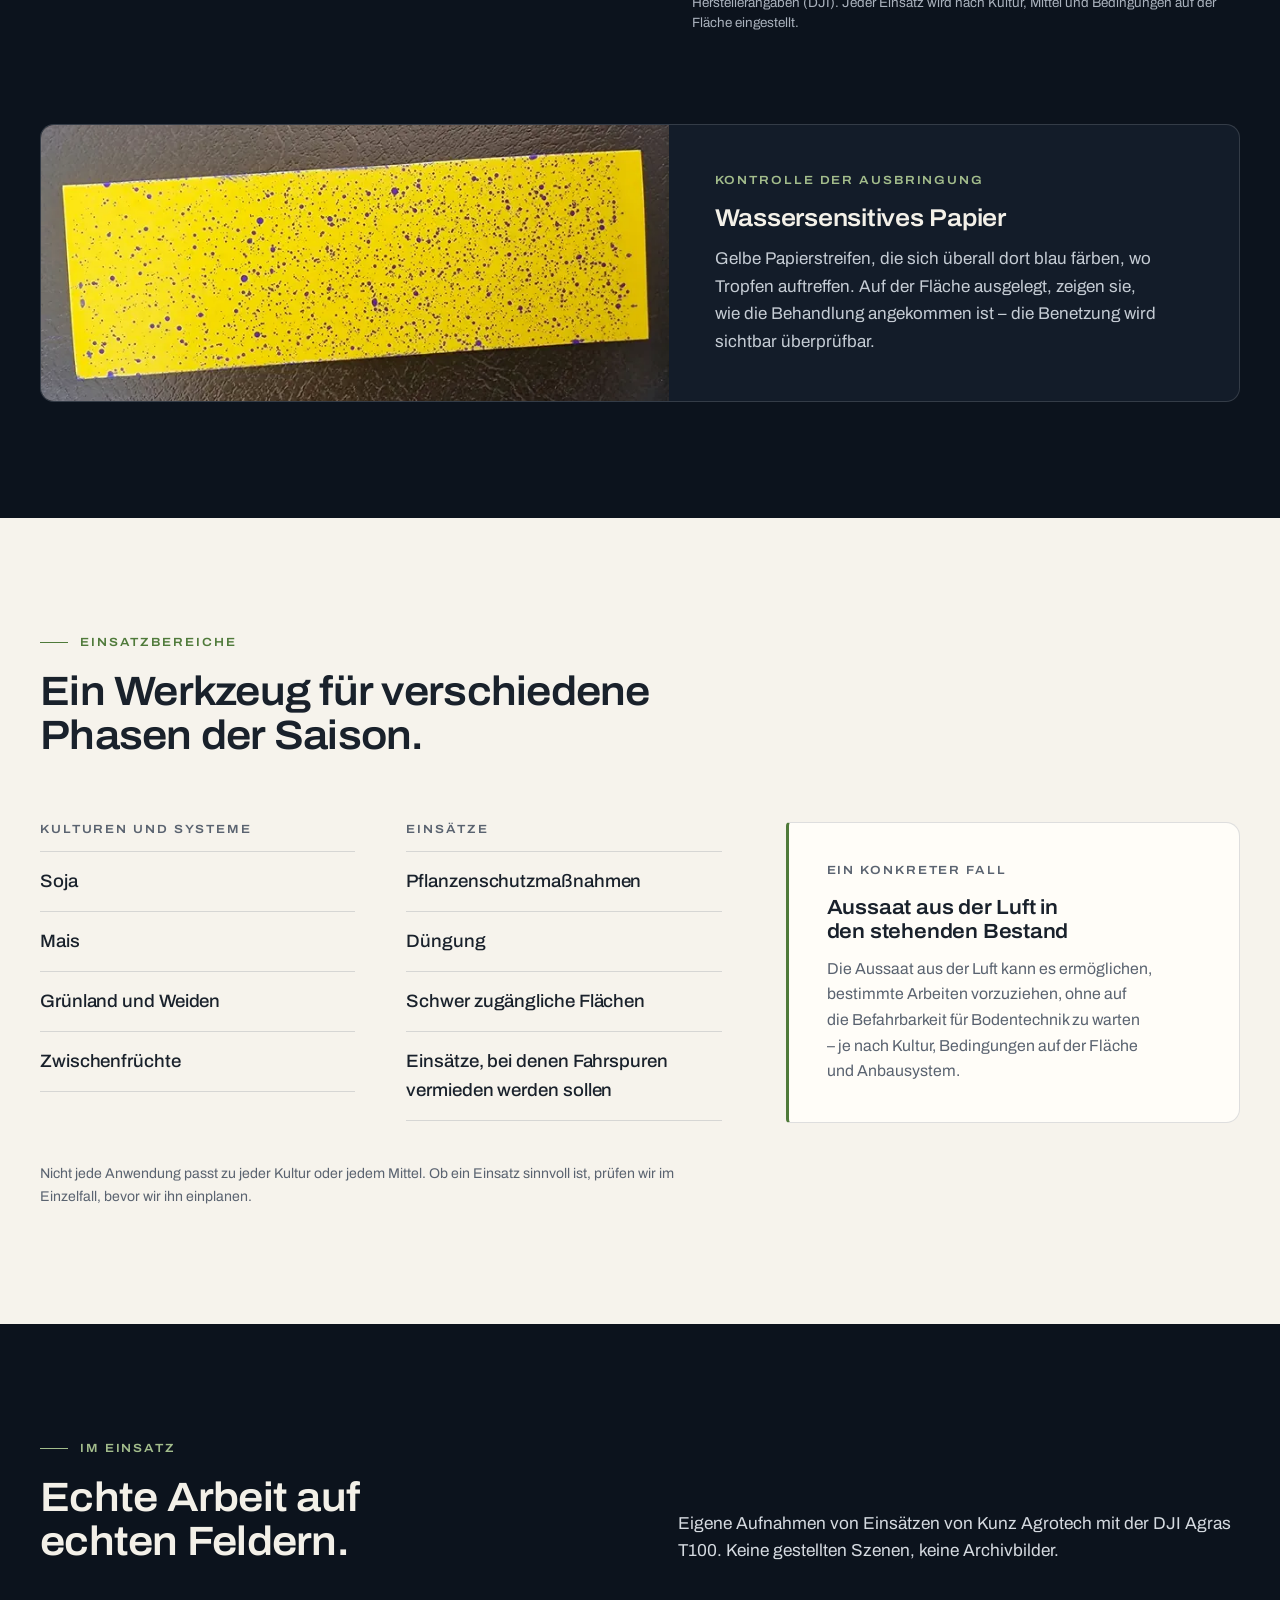
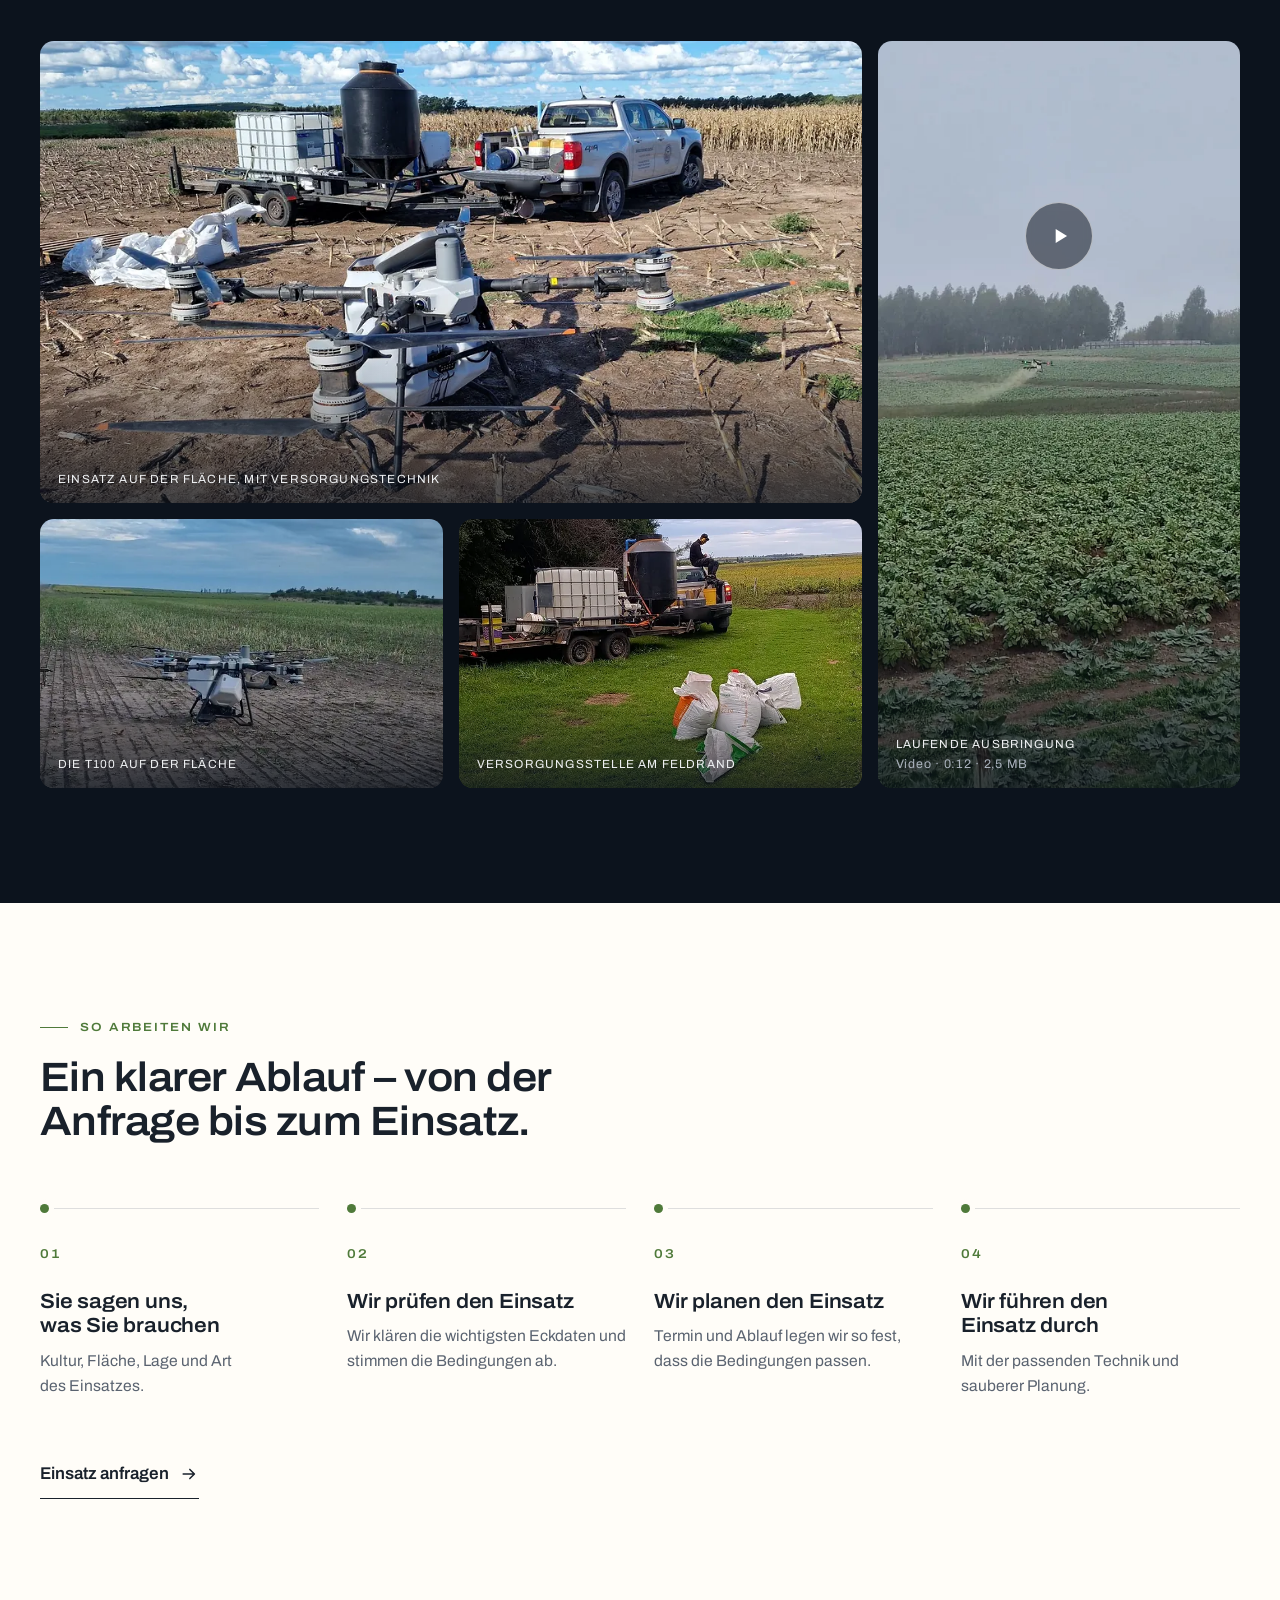
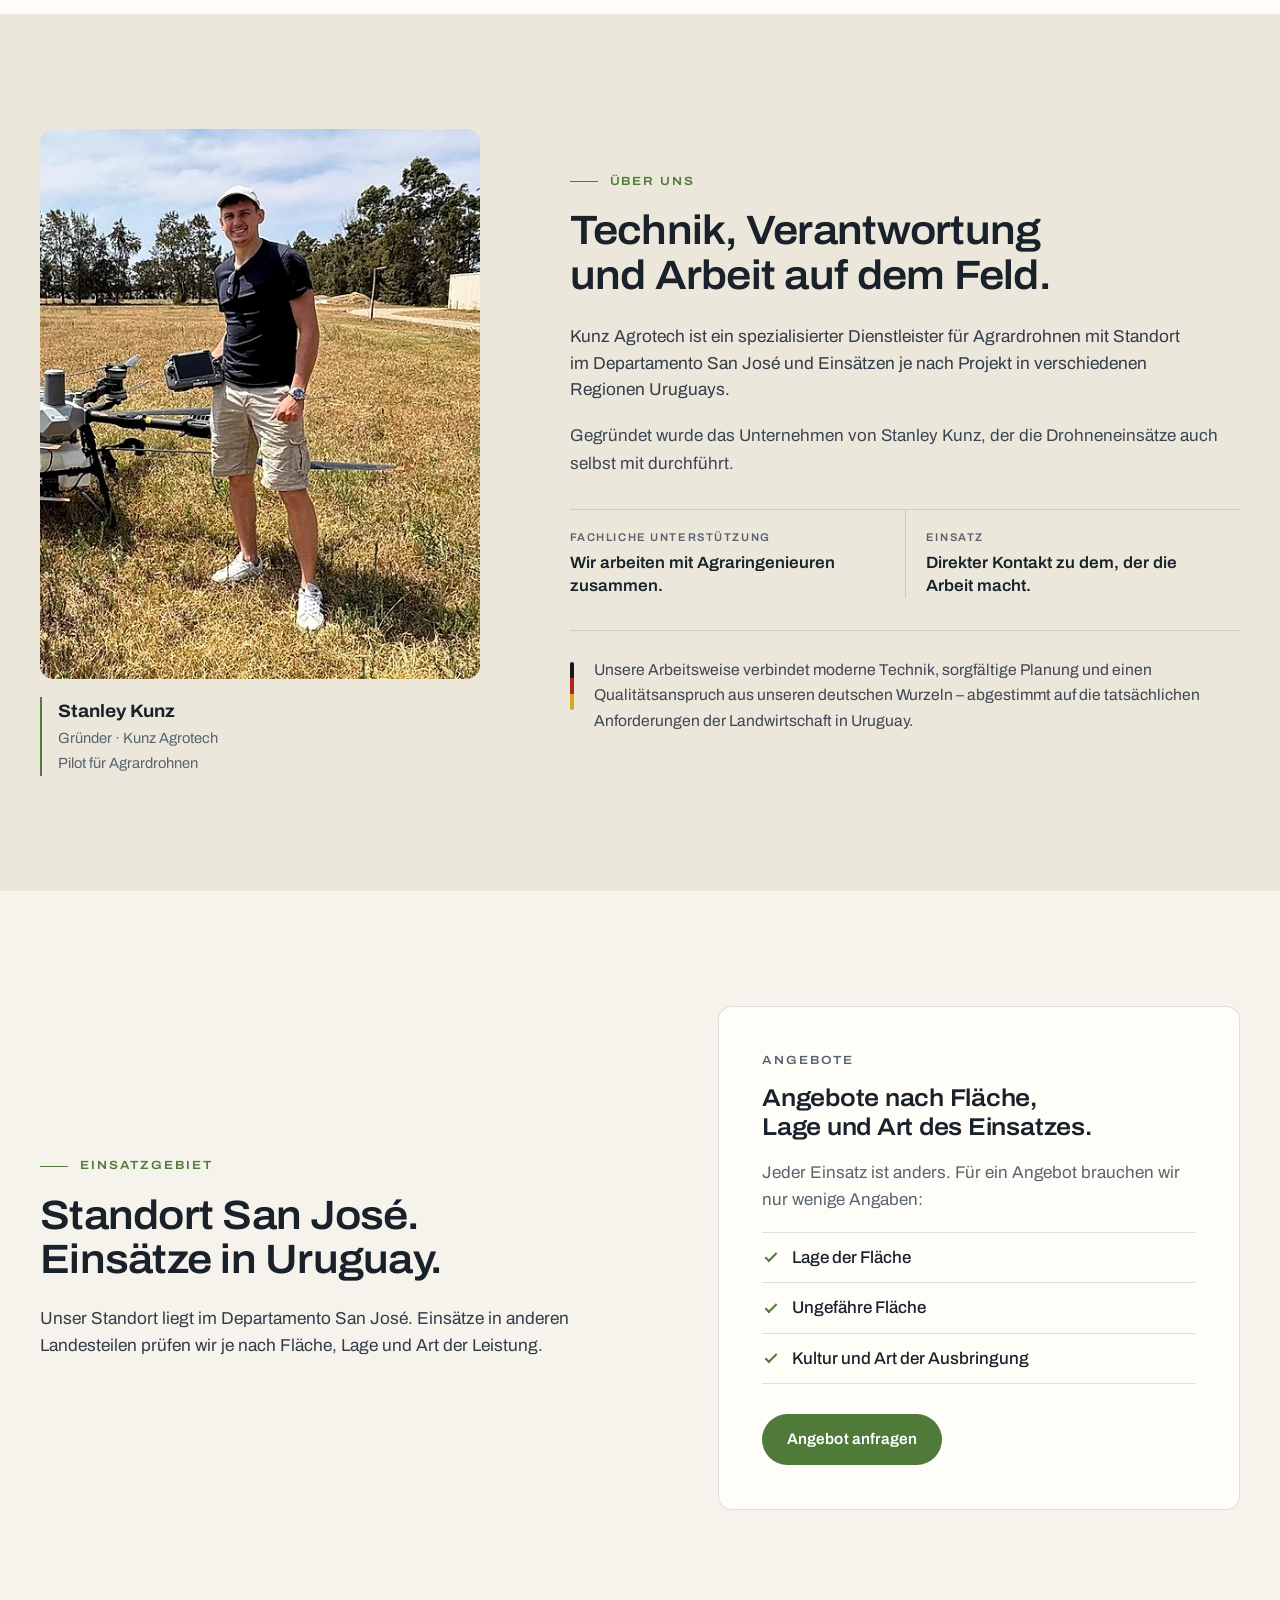
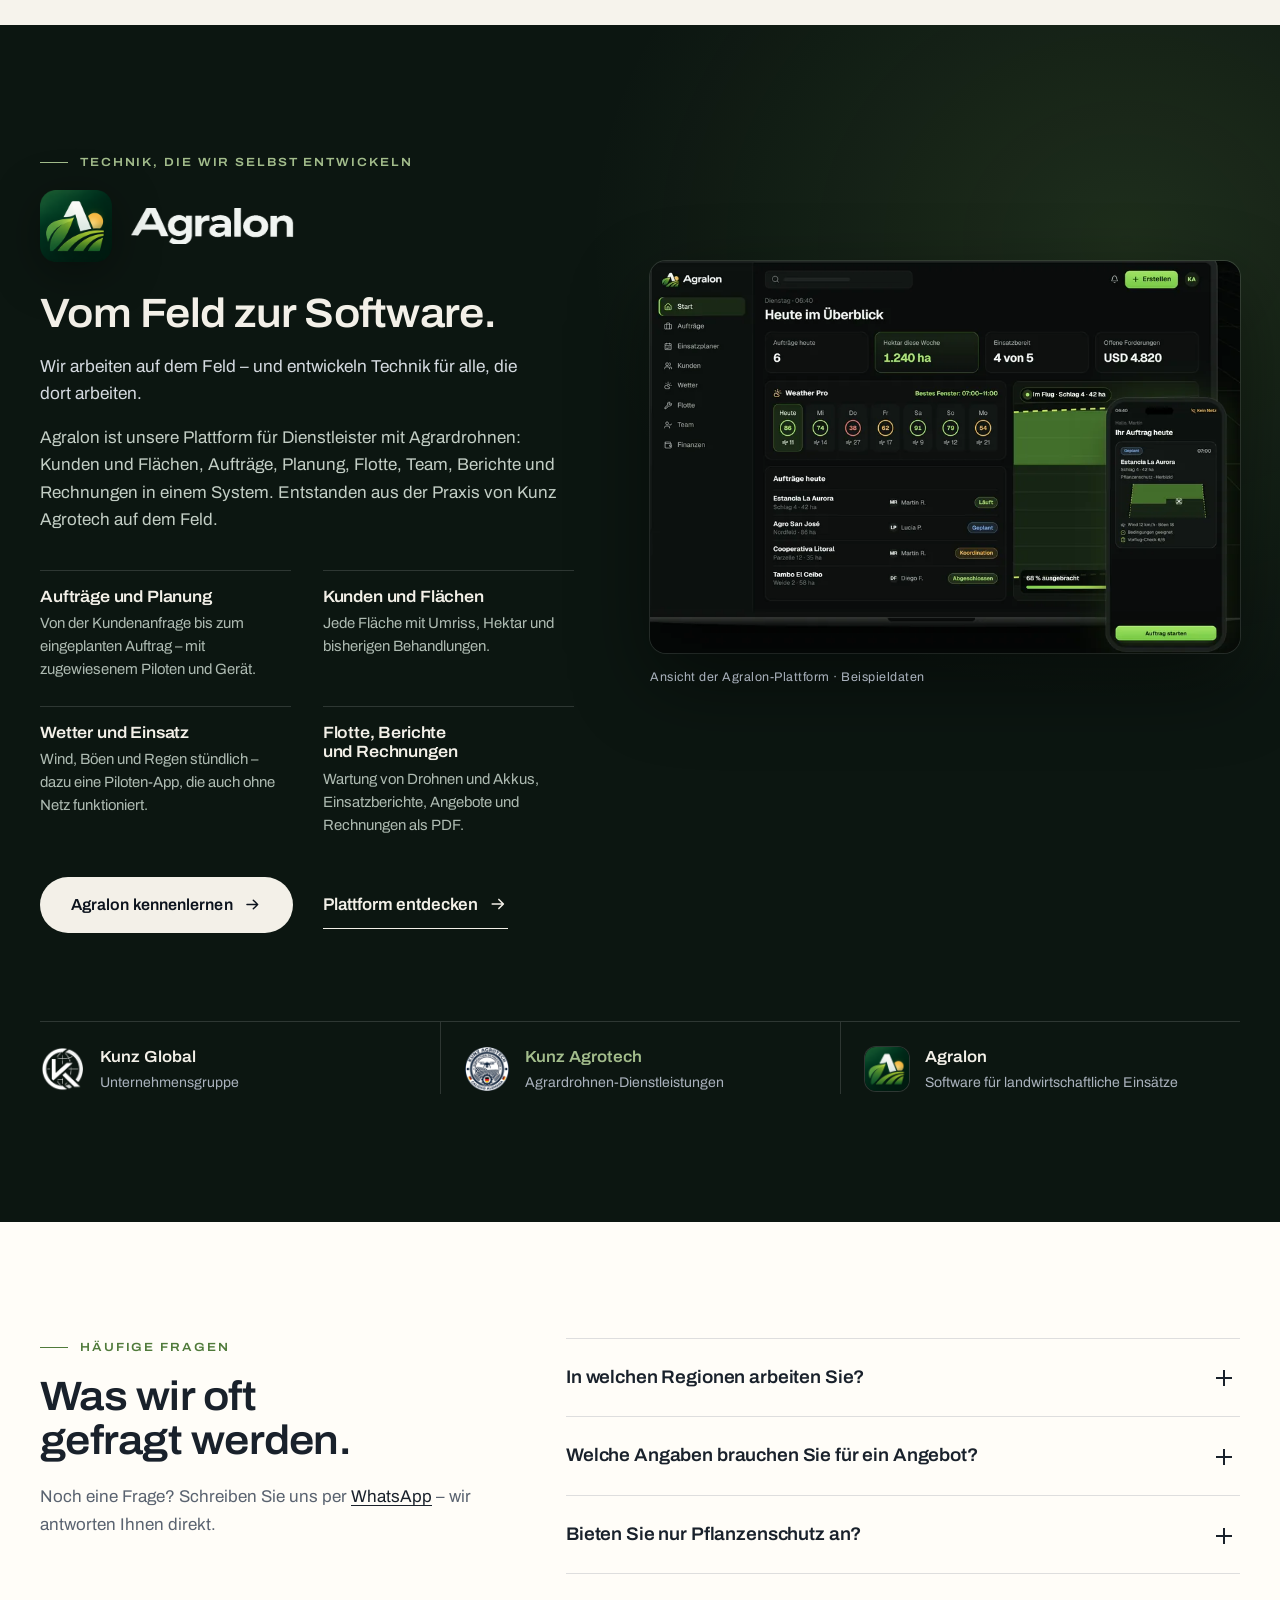
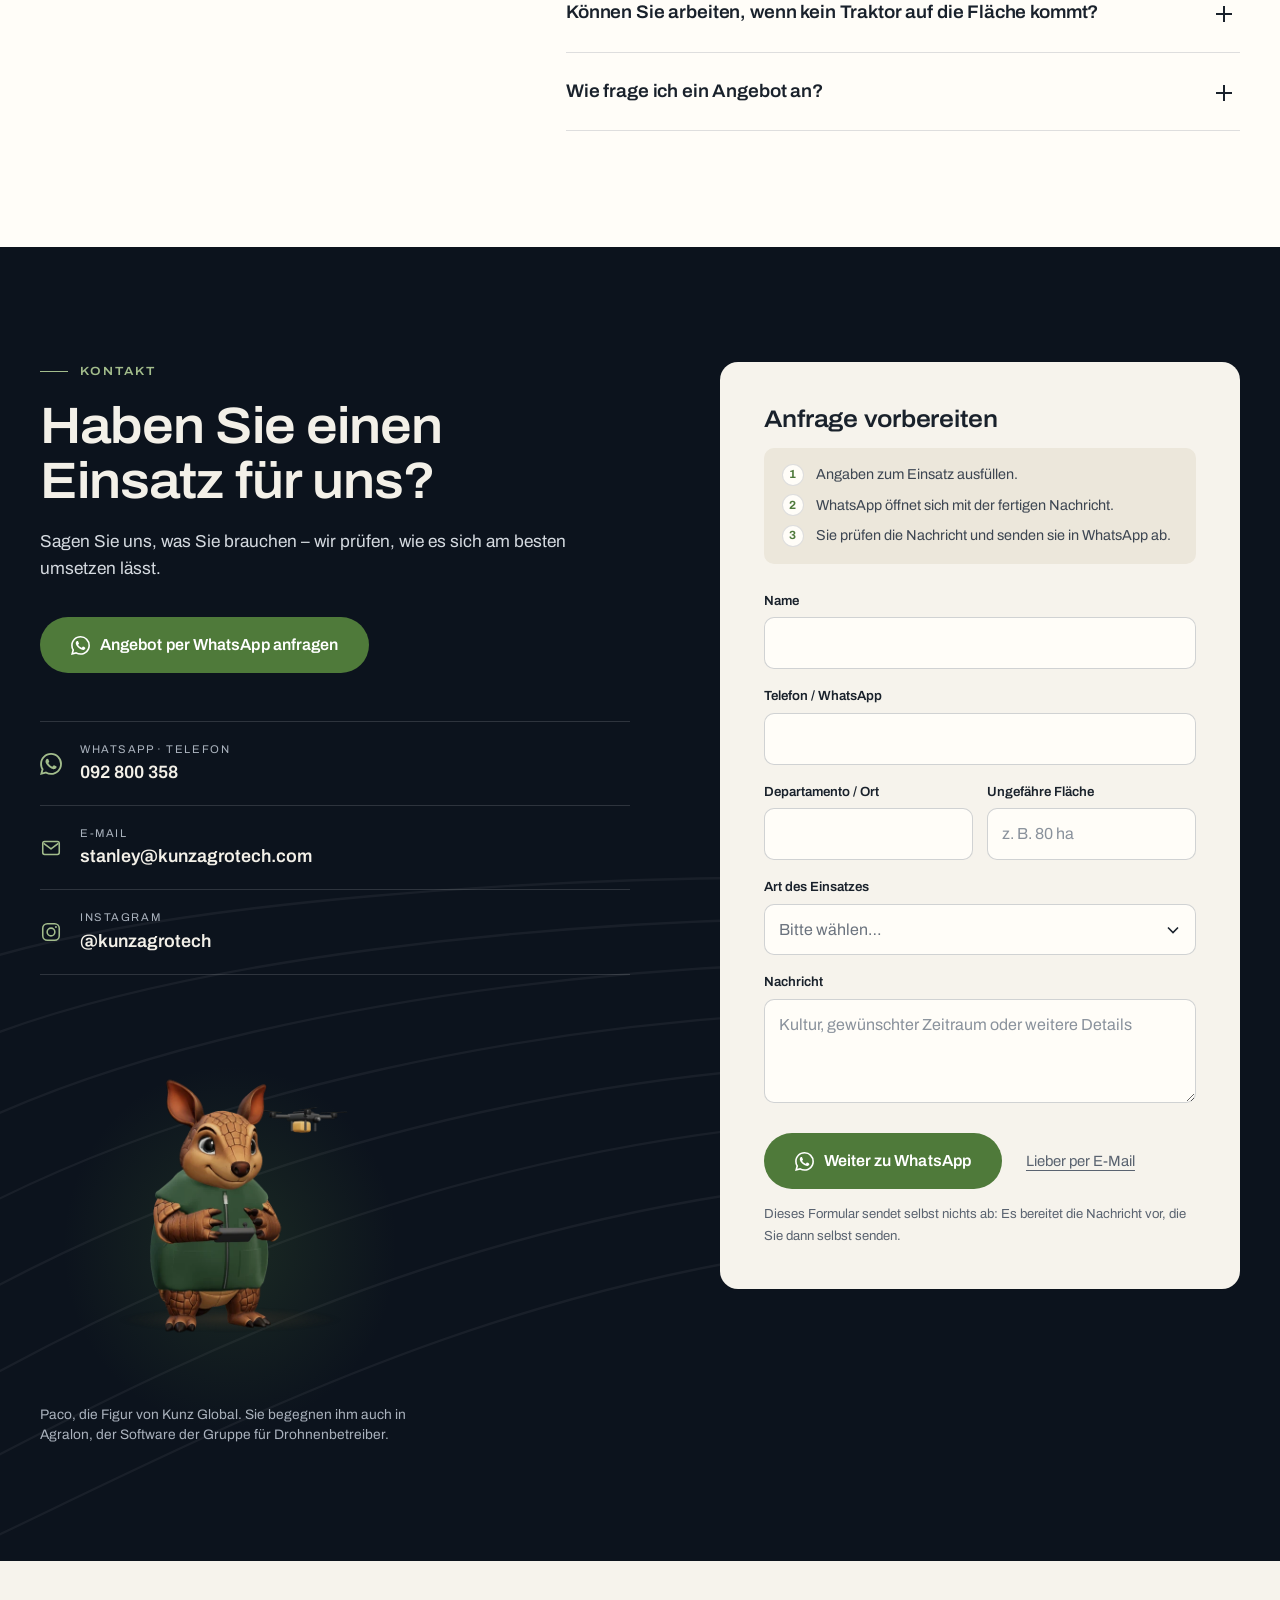
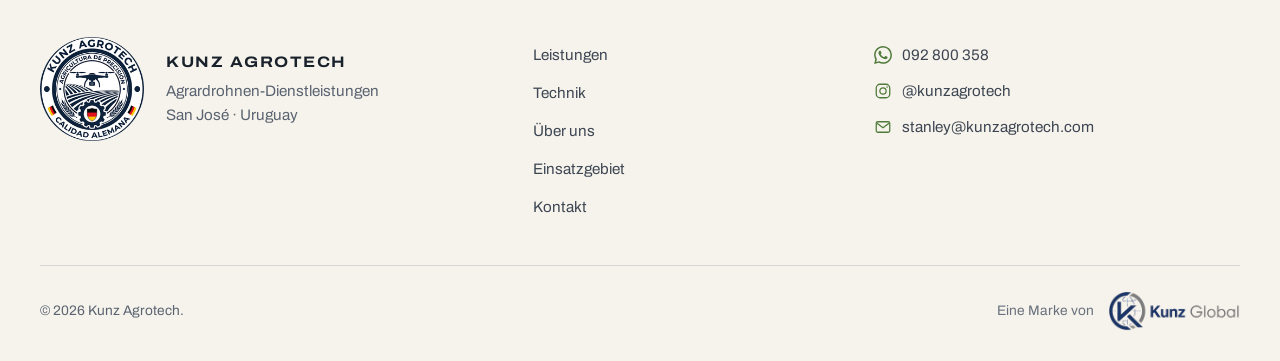
==== commit f74652aa: "Paco v2.1: el personaje del grupo Kunz a partir del modelo 3D corregido, en la sección de contacto (" ====
--- a/de/index.html
+++ b/de/index.html
@@ -621,6 +621,13 @@
             <li><svg aria-hidden="true"><use href="#i-mail"/></svg><div><span>E-Mail</span><a href="mailto:stanley@kunzagrotech.com">stanley@kunzagrotech.com</a></div></li>
             <li><svg aria-hidden="true"><use href="#i-ig"/></svg><div><span>Instagram</span><a href="https://instagram.com/kunzagrotech" target="_blank" rel="noopener">@kunzagrotech</a></div></li>
           </ul>
+          <!-- Paco, el personaje del grupo Kunz: 3D con control de dron en escritorio (assets/paco, se carga solo al llegar aquí), imagen fija en el móvil -->
+          <figure class="contact__paco reveal">
+            <paco-3d src="../assets/paco/paco-kunz-agrotech.glb" poster="../assets/paco/paco-kunz-agrotech.webp" camera="wide" look="cursor" mobile="poster" wave="" alt="Paco, die Figur der Kunz-Gruppe, mit der Fernsteuerung einer Agrardrohne">
+              <img src="../assets/paco/paco-kunz-agrotech.webp" width="800" height="800" loading="lazy" decoding="async" alt="Paco, die Figur der Kunz-Gruppe, mit der Fernsteuerung einer Agrardrohne">
+            </paco-3d>
+            <figcaption>Paco, die Figur von Kunz Global. Sie begegnen ihm auch in Agralon, der Software der Gruppe für Drohnenbetreiber.</figcaption>
+          </figure>
         </div>
 
         <div class="form-card reveal">
--- a/assets/css/site.css
+++ b/assets/css/site.css
@@ -536,3 +536,11 @@
   .header, .wa-float, .burger { display: none; }
   .js .reveal { opacity: 1; transform: none; }
 }
+
+/* ---------- Paco (personaje del grupo Kunz) en el contacto ---------- */
+.contact__paco { position: relative; max-width: 380px; margin: 40px 0 0; }
+.contact__paco::before { content: ""; position: absolute; inset: 12% 6% 4%; border-radius: 50%; background: radial-gradient(closest-side, rgba(79, 122, 58, 0.22), rgba(79, 122, 58, 0)); pointer-events: none; }
+paco-3d { position: relative; display: block; width: 100%; aspect-ratio: 1 / 1; }
+paco-3d > img { display: block; width: 100%; height: 100%; object-fit: contain; object-position: center bottom; }
+.contact__paco figcaption { margin-top: 10px; font-size: 0.86rem; line-height: 1.5; color: var(--on-dark-muted); }
+@media (max-width: 900px) { .contact__paco { max-width: 240px; margin-top: 32px; } }
